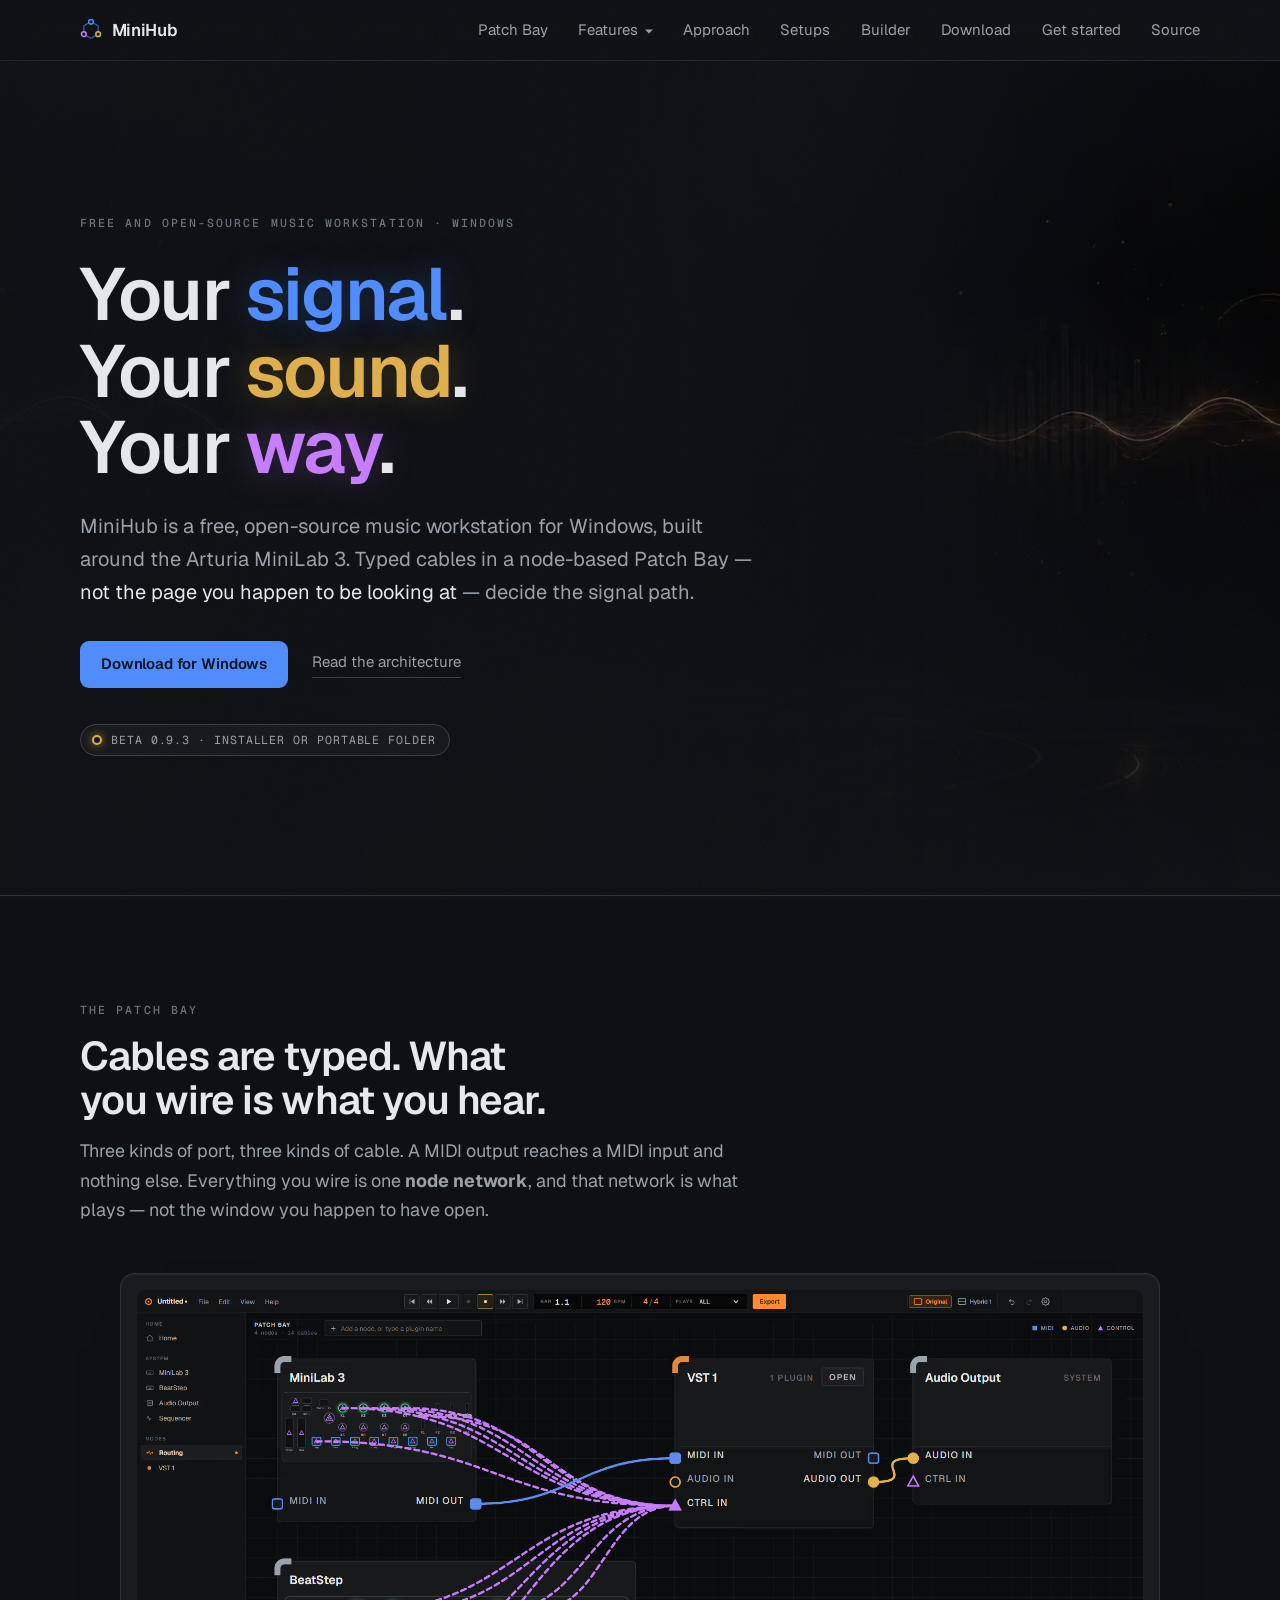
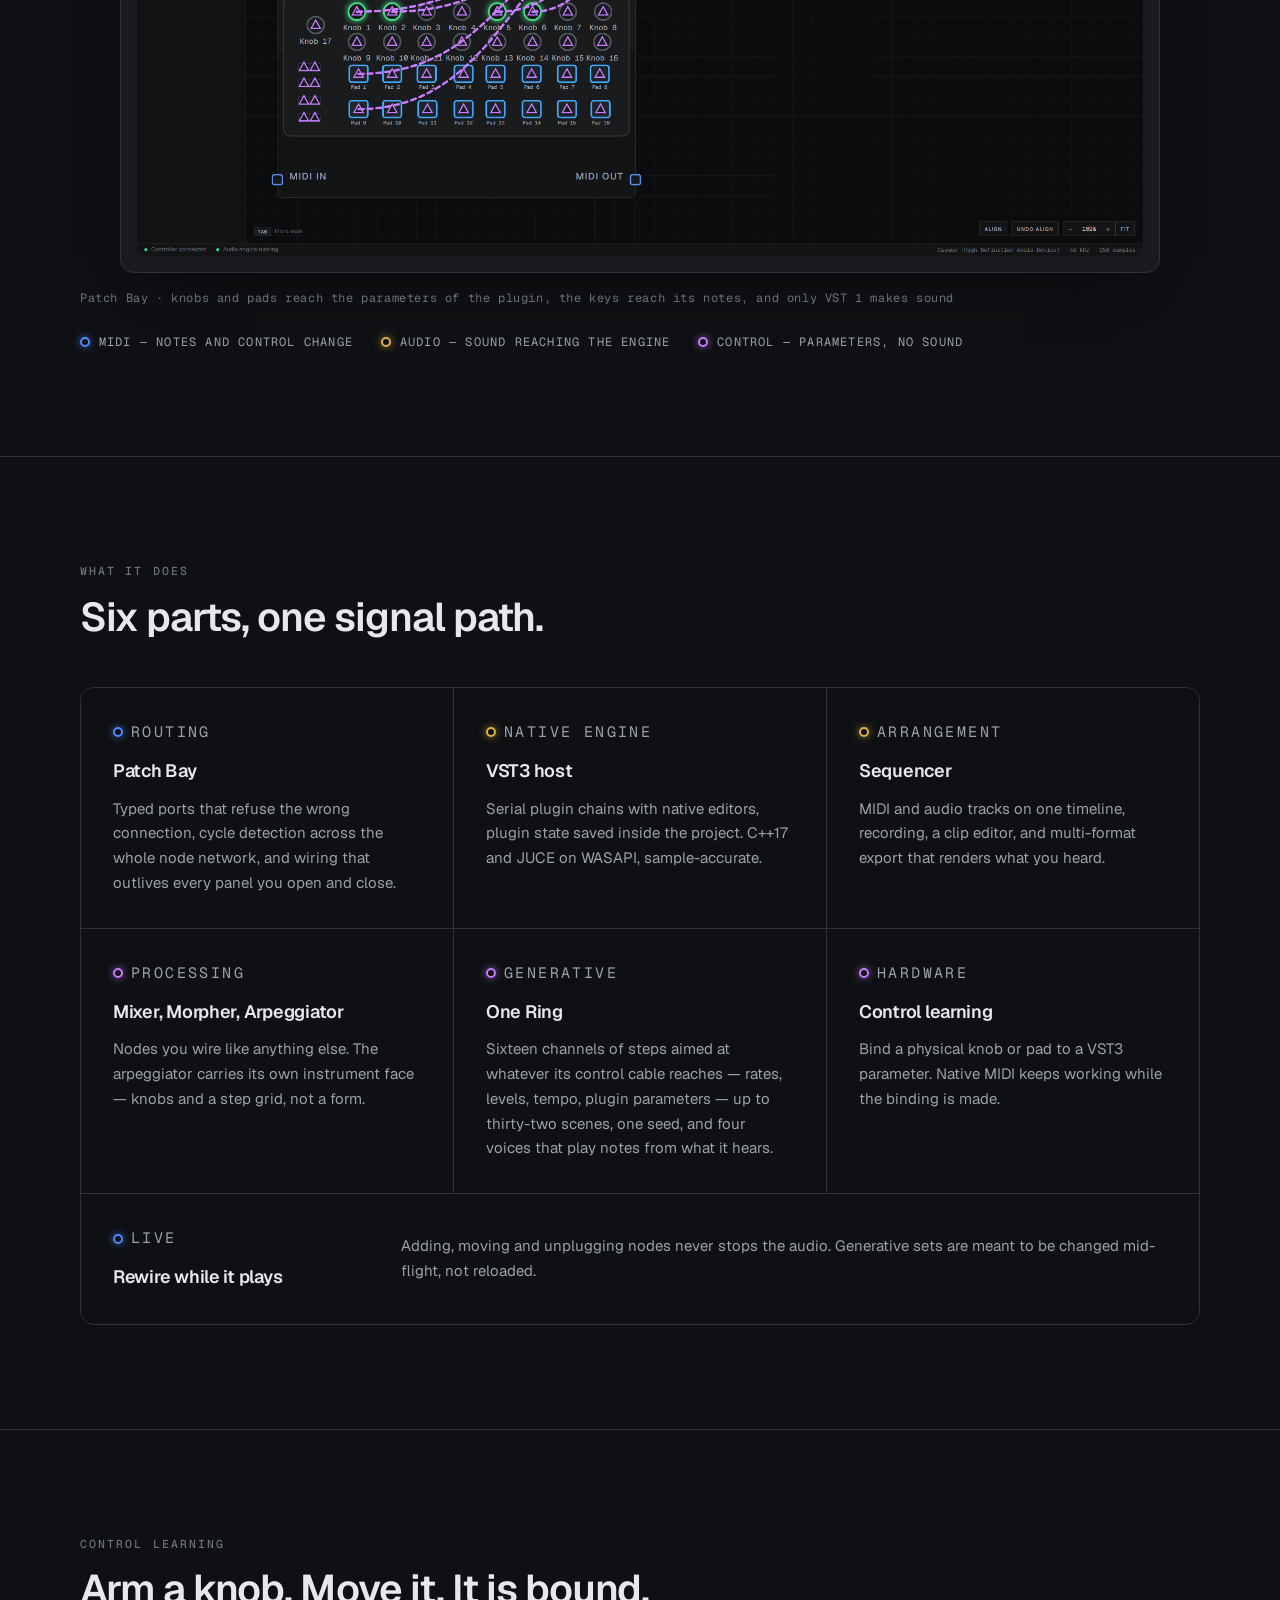
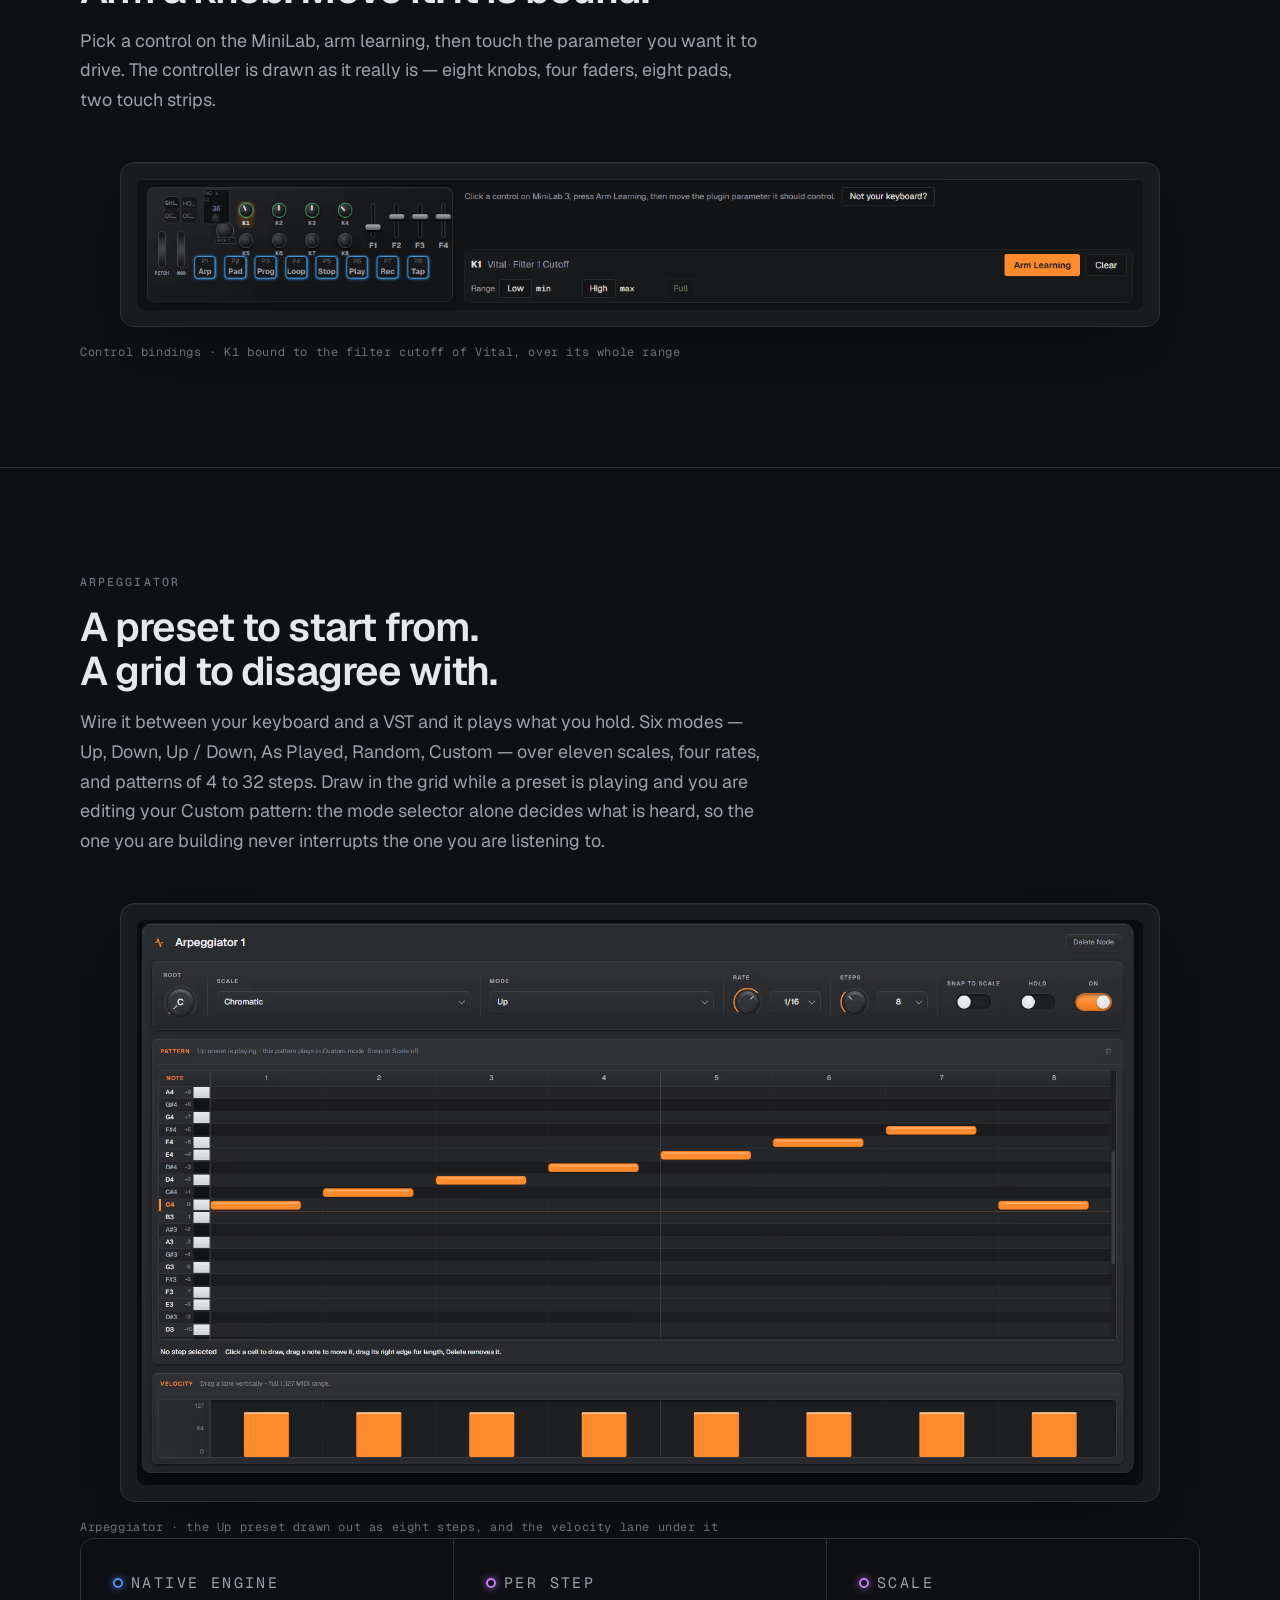
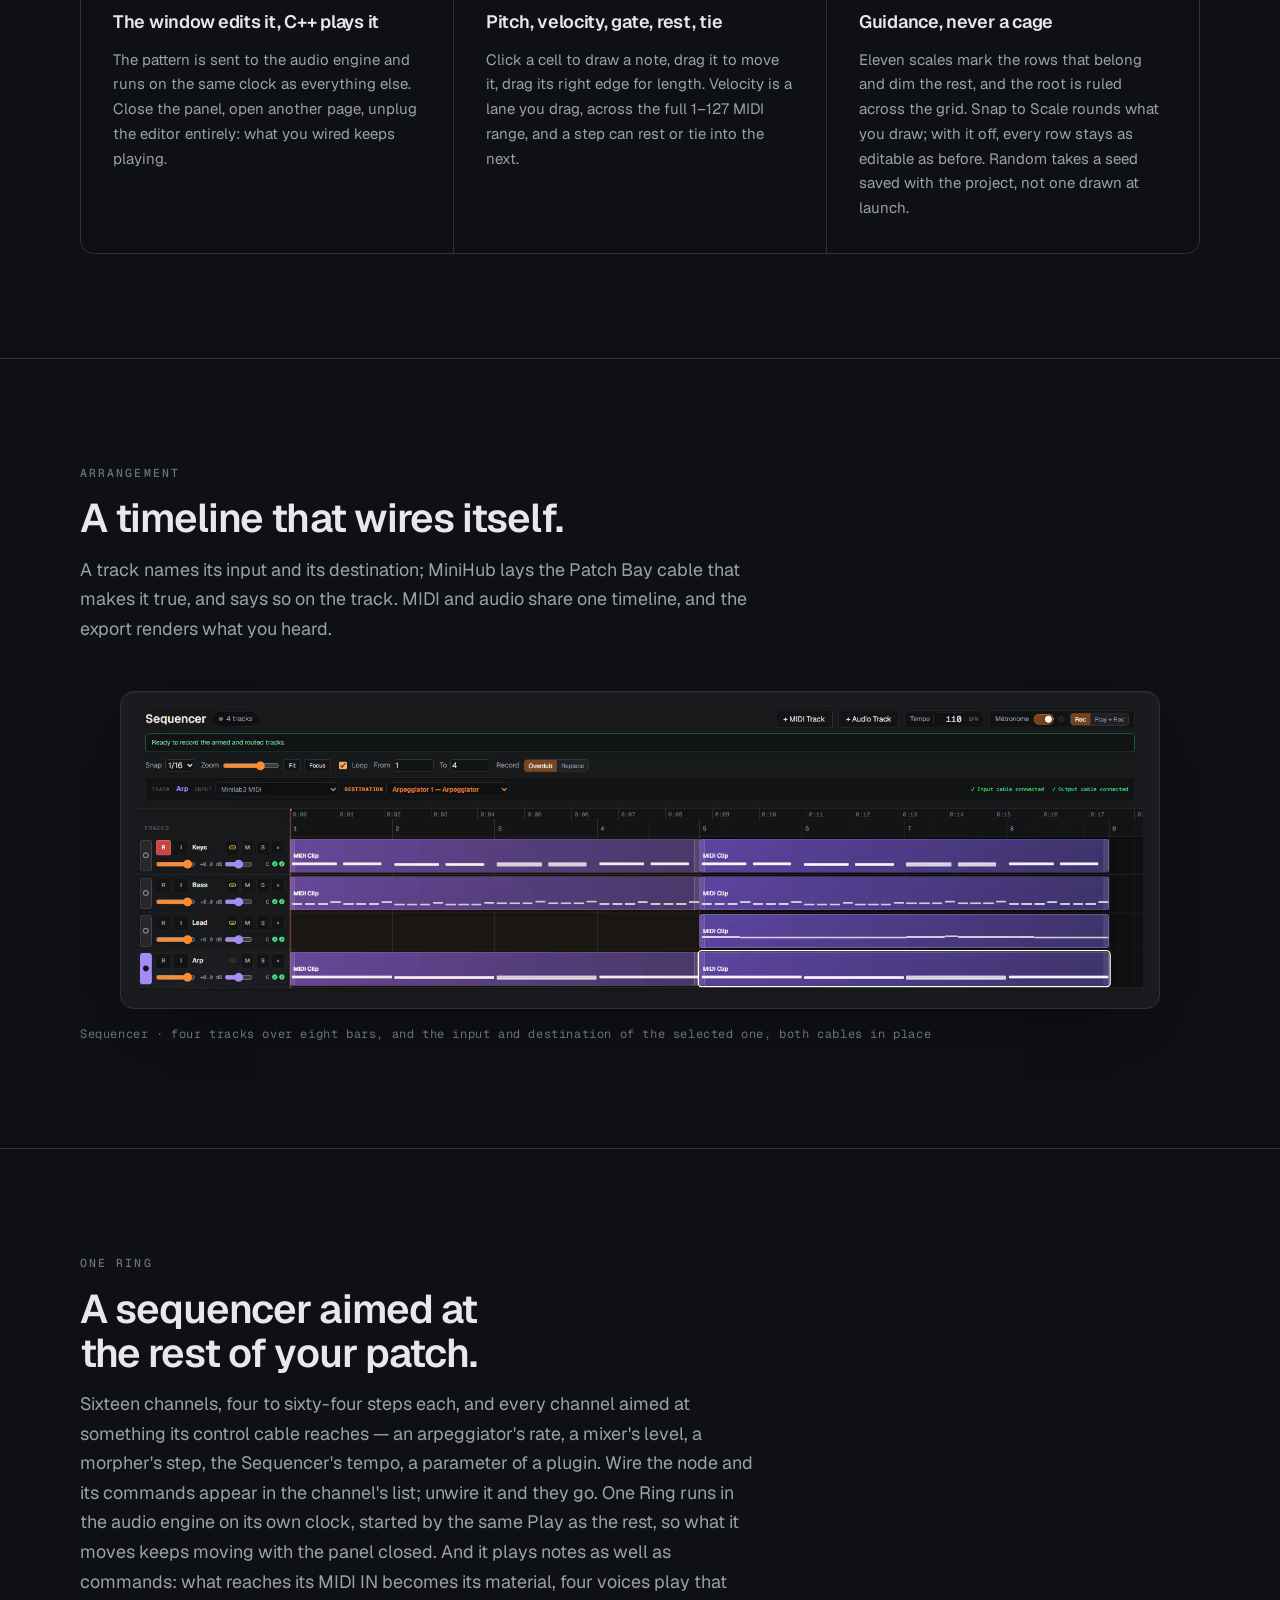
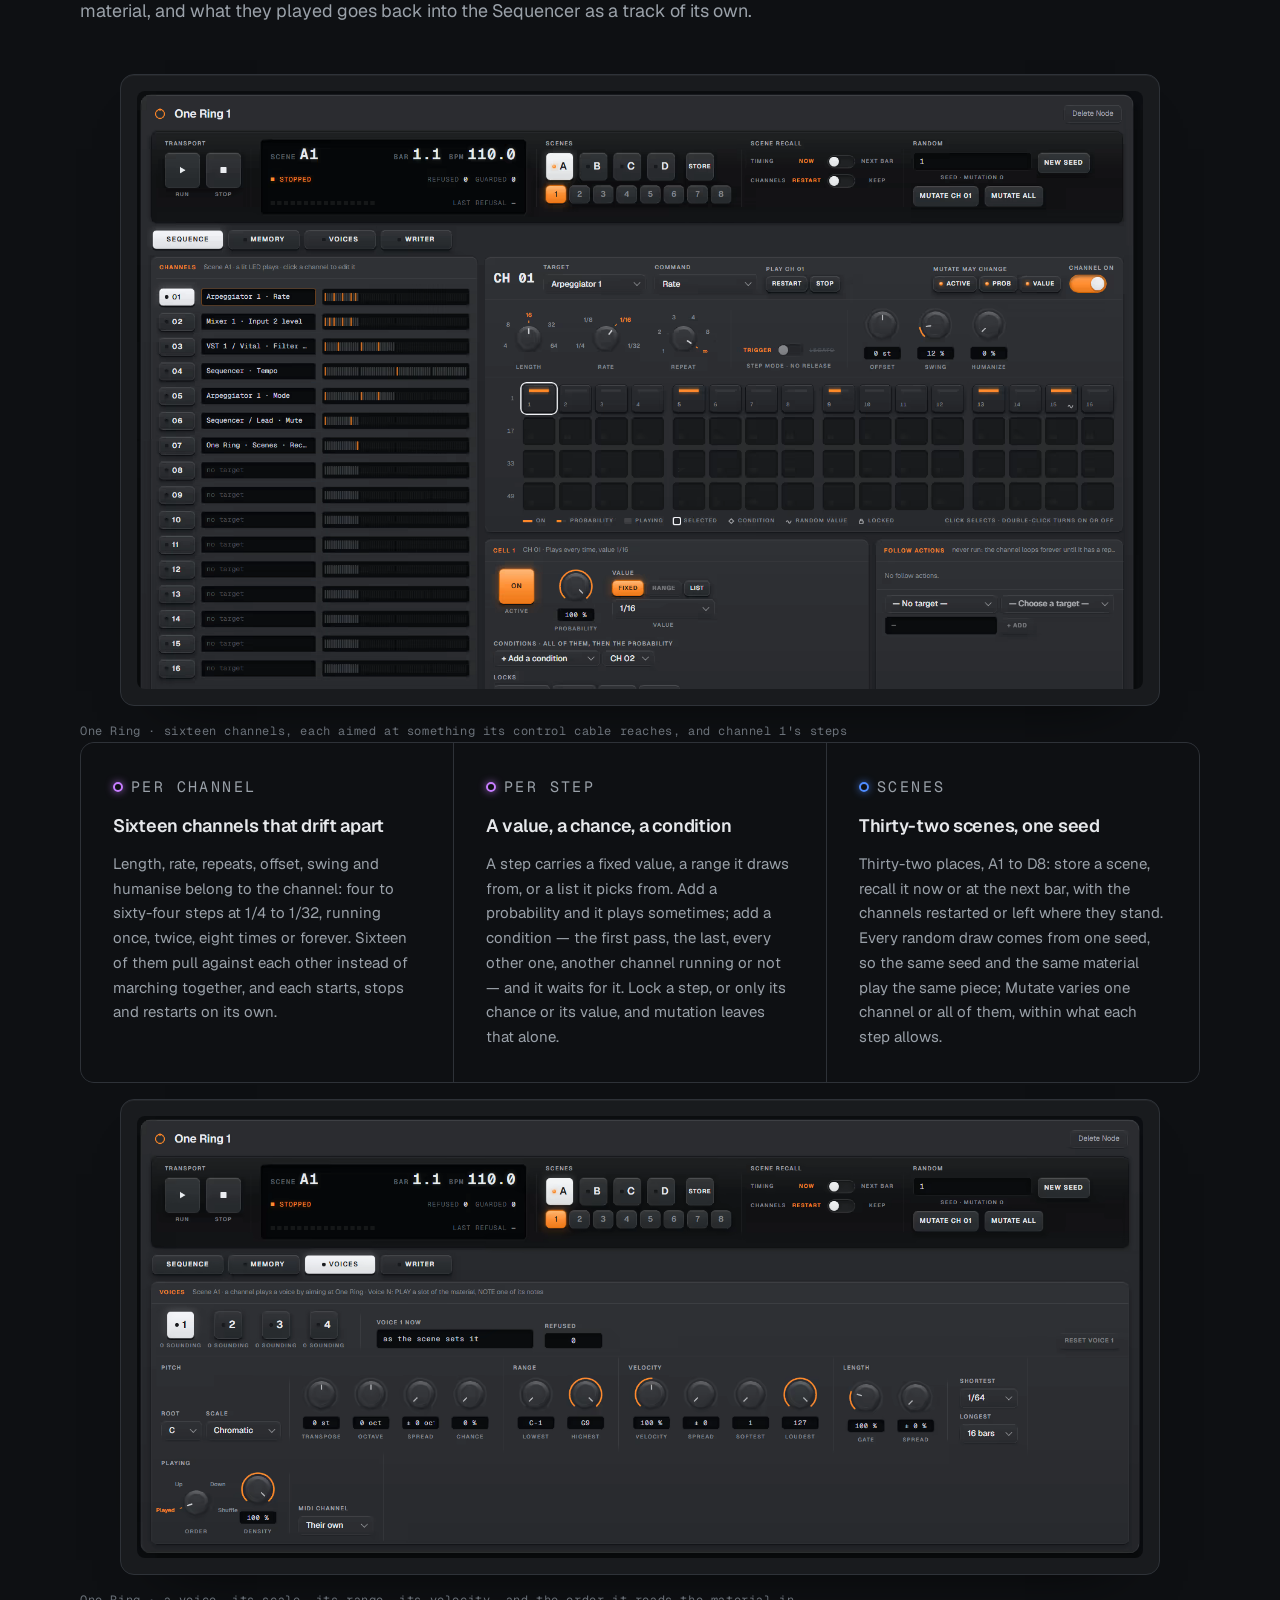
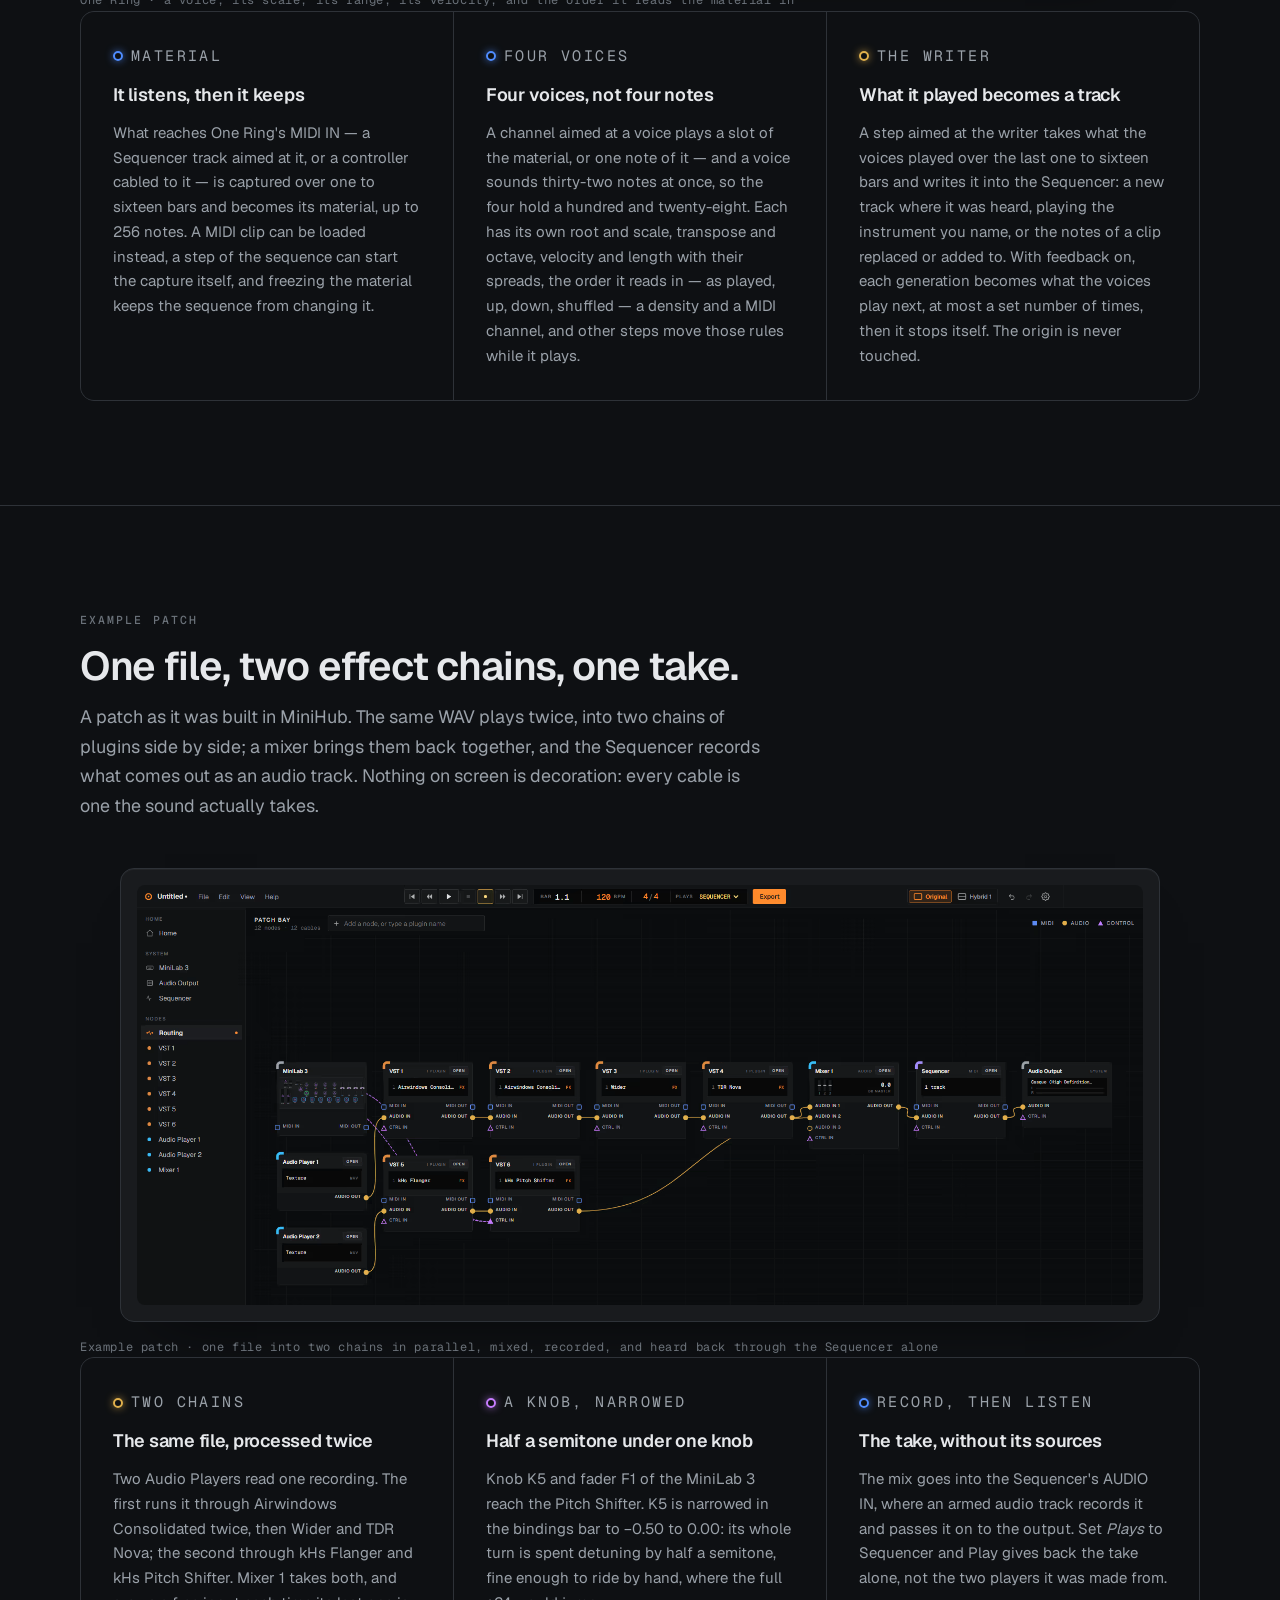
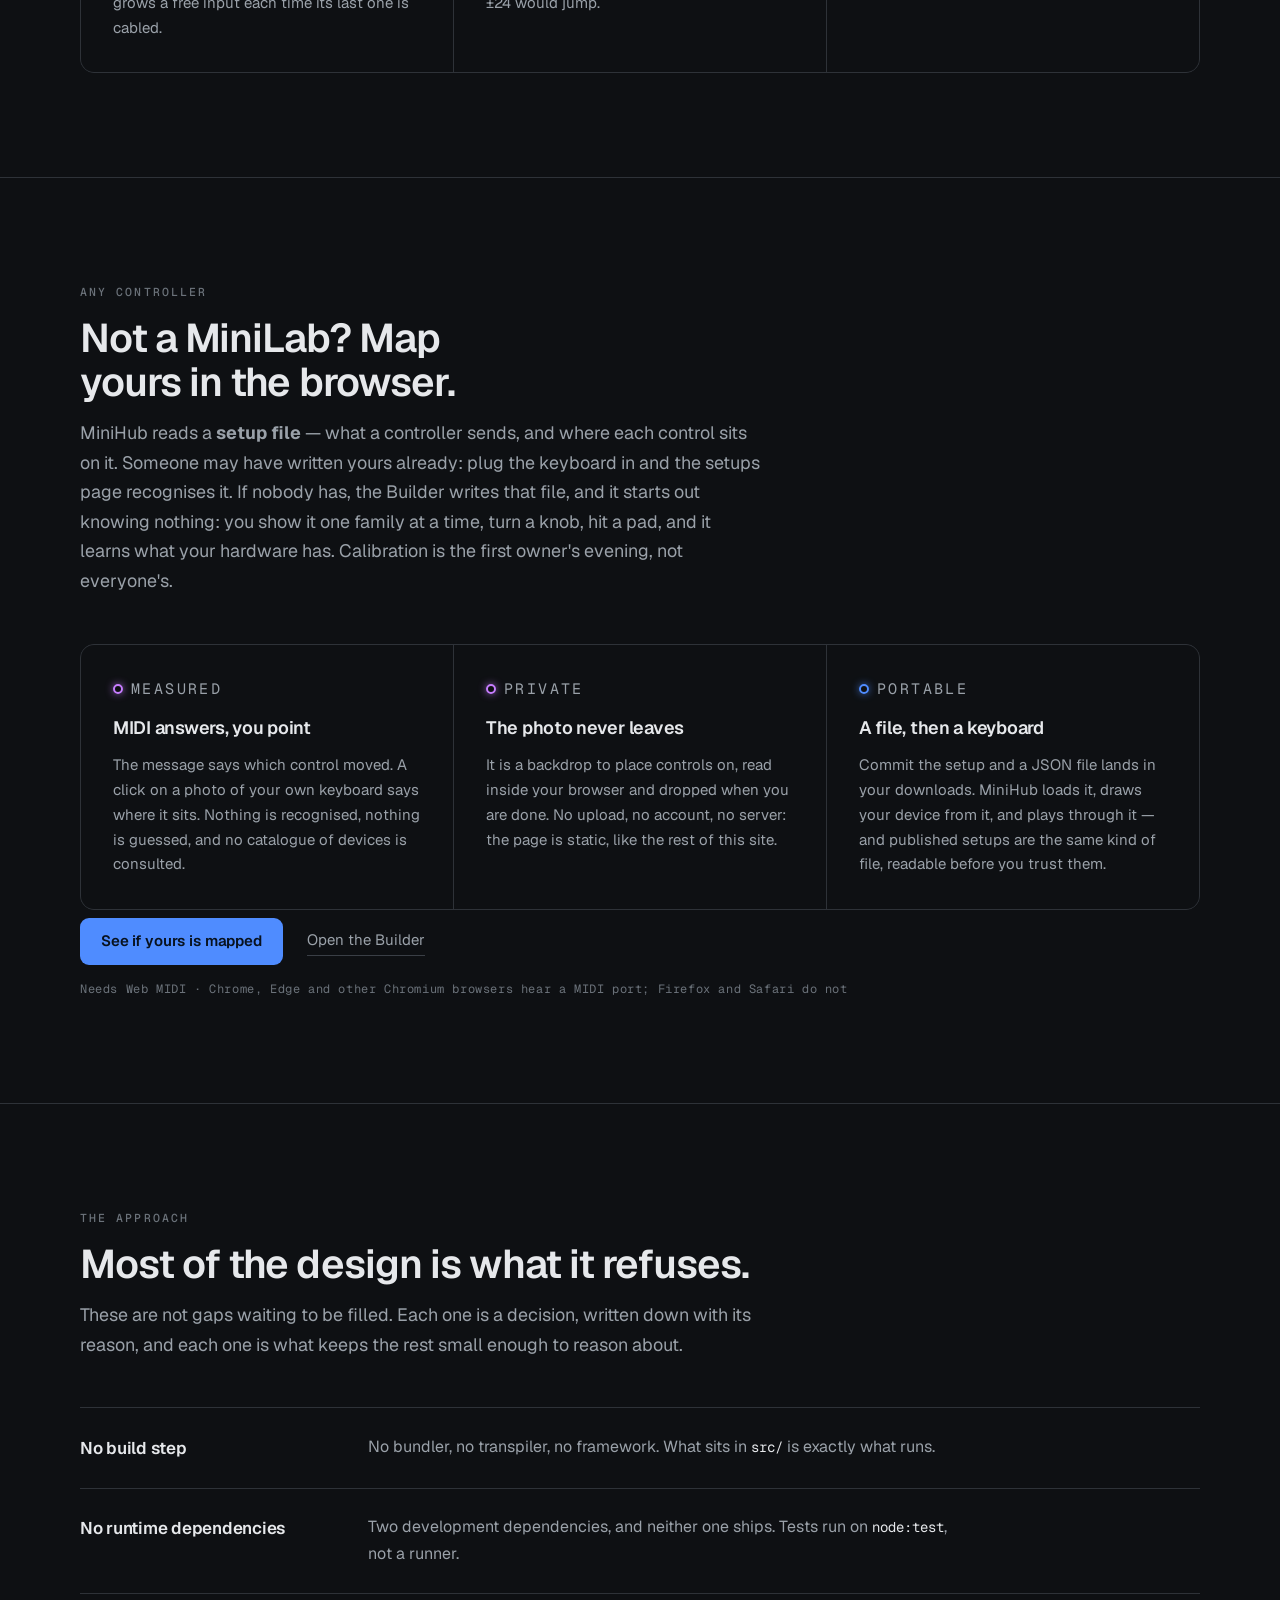
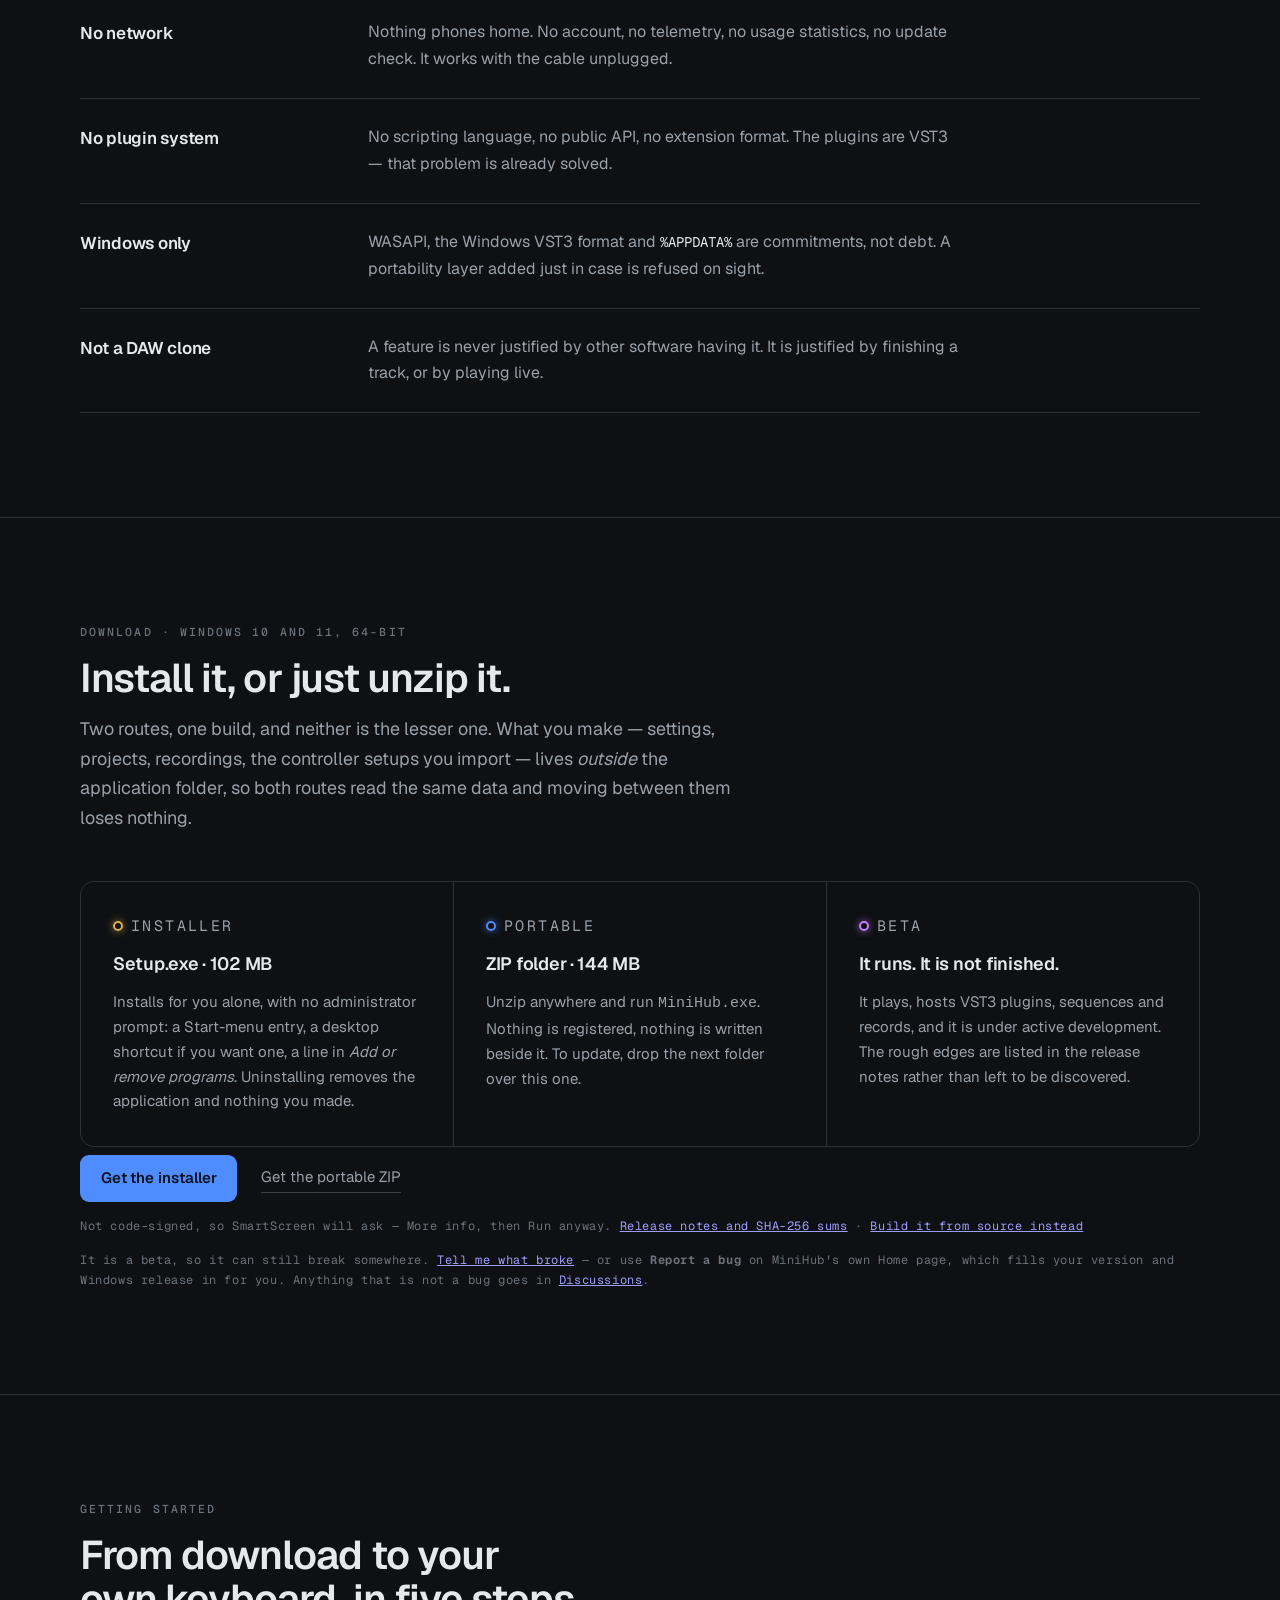
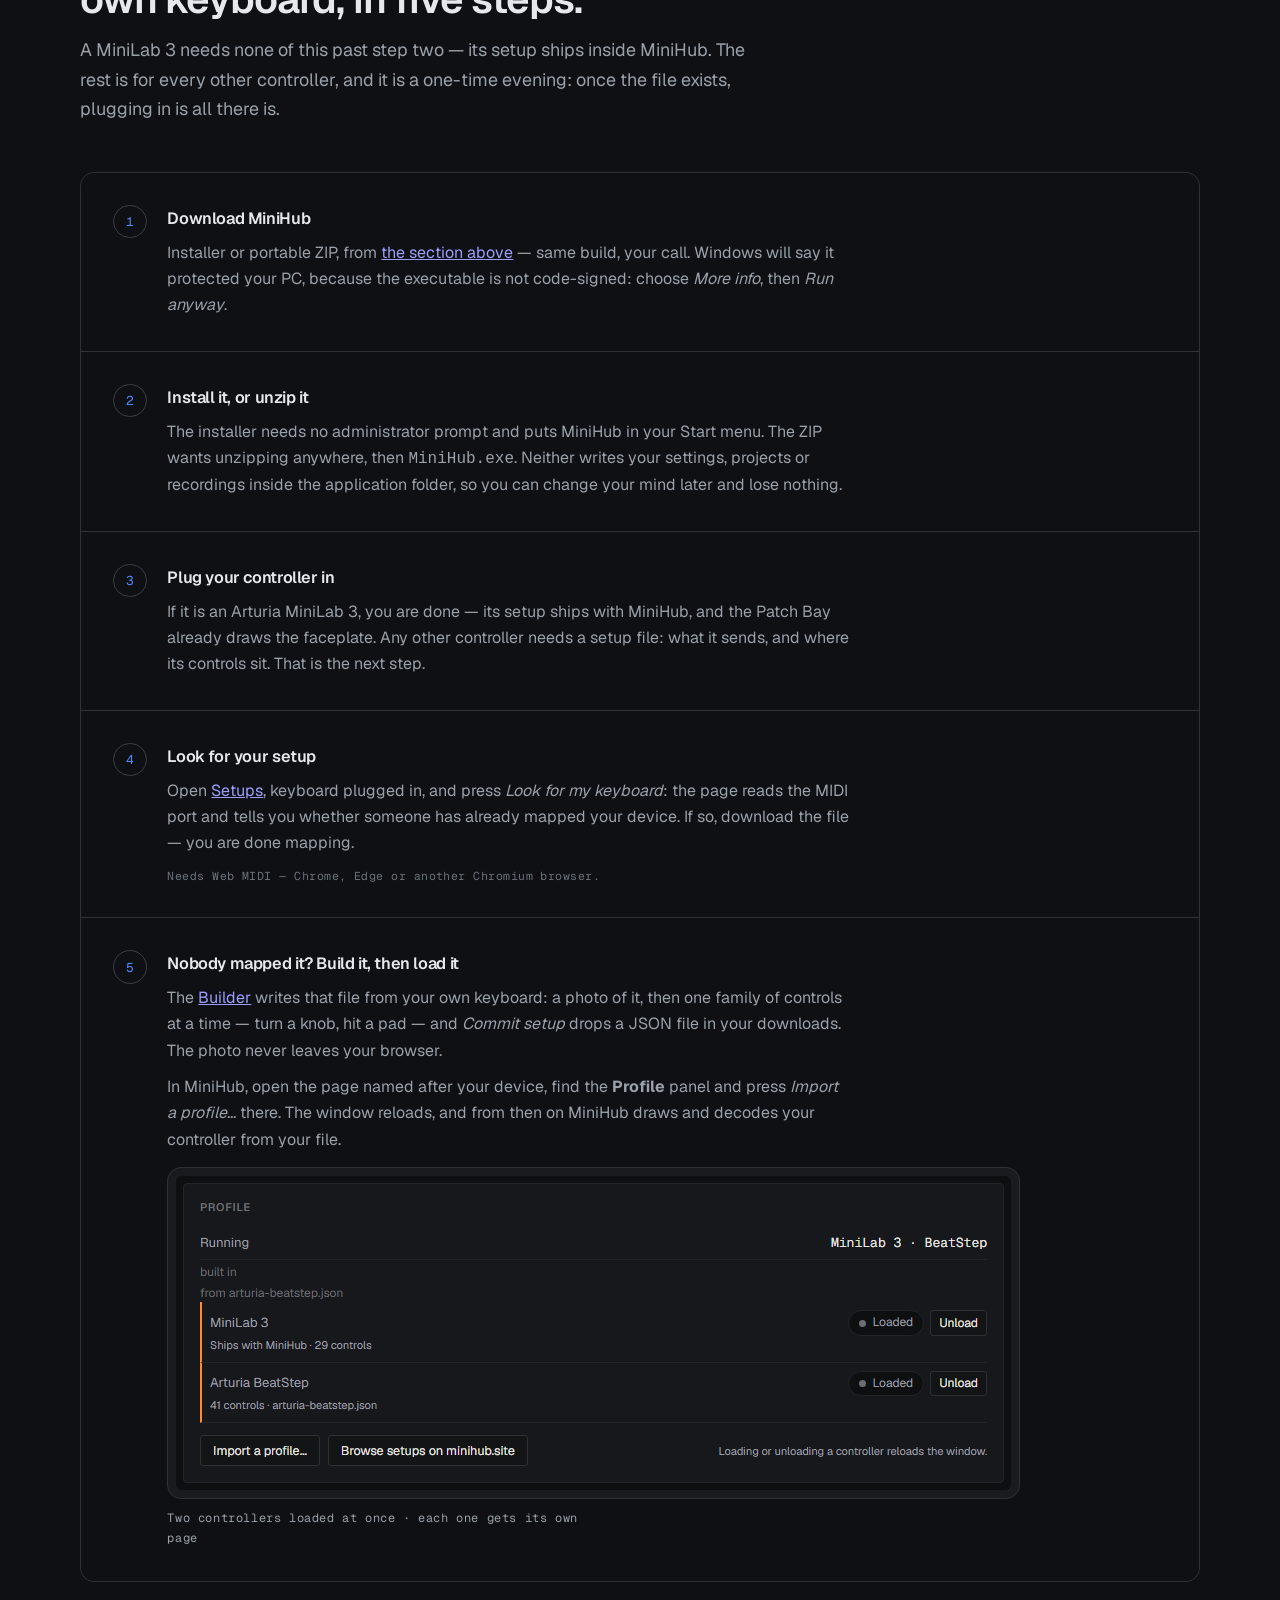
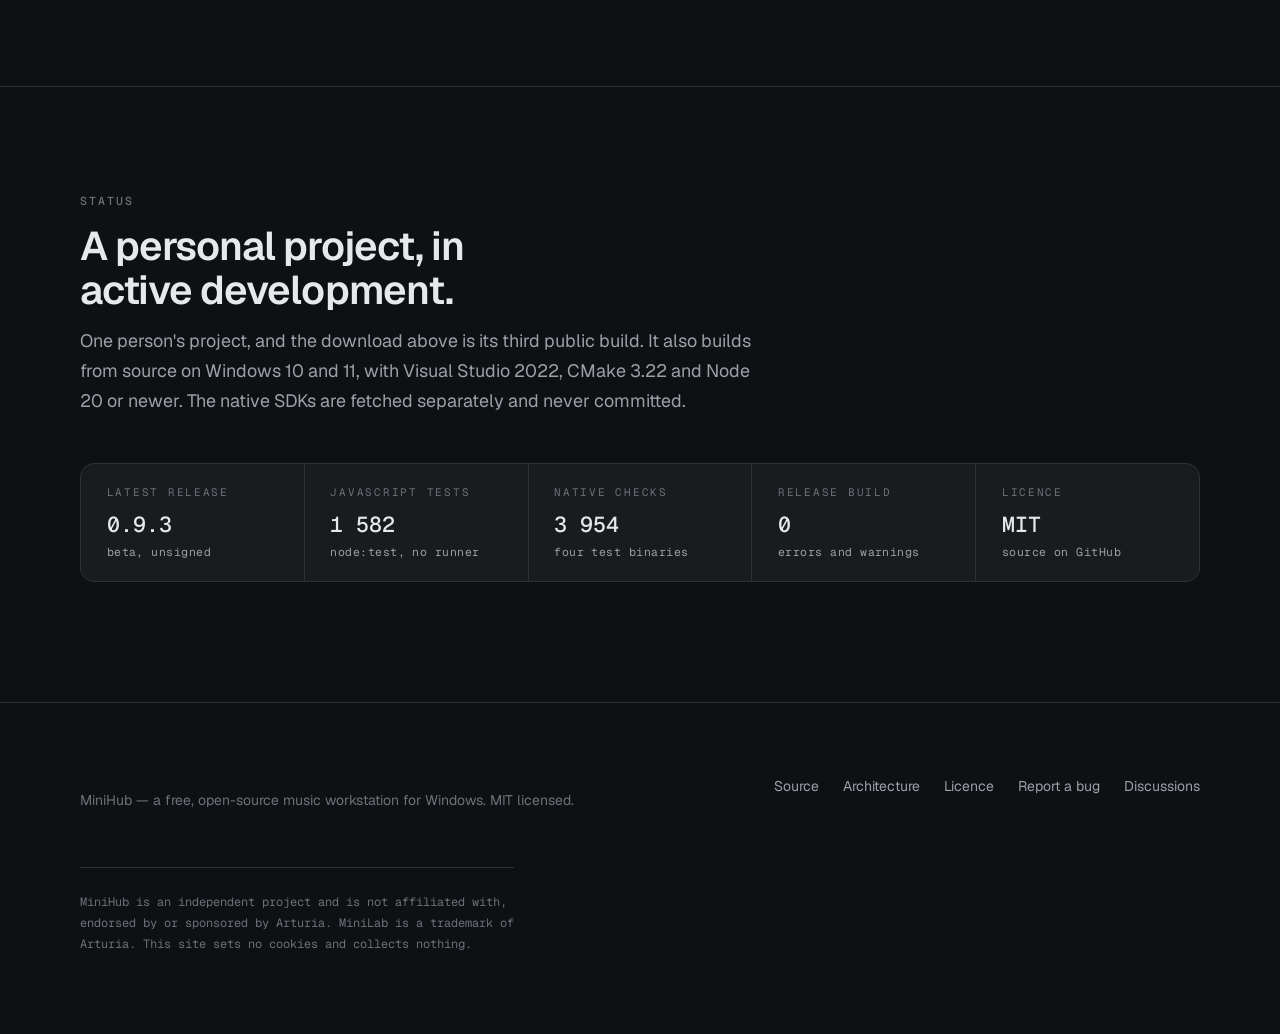
==== index.html @ 1f58bdab "The download is 0.9.3 Co-Authored-By: Claude Opus 5.5 <noreply@anthropic.com>" ====
<!DOCTYPE html>
<html lang="en">
<head>
<meta charset="utf-8">
<meta name="viewport" content="width=device-width, initial-scale=1">
<title>MiniHub — free, open-source node-based DAW for Windows</title>
<meta name="description" content="A free, open-source DAW for Windows: a node-based Patch Bay of typed cables, a native VST3 host and a sample-accurate MIDI and audio sequencer, built around the Arturia MiniLab 3.">
<link rel="canonical" href="https://minihub.site/">
<meta property="og:type" content="website">
<meta property="og:site_name" content="MiniHub">
<meta property="og:url" content="https://minihub.site/">
<meta property="og:title" content="MiniHub — free, open-source node-based DAW for Windows">
<meta property="og:description" content="Typed cables in a node-based Patch Bay decide the signal path. A native VST3 host, a sample-accurate sequencer, and learning that binds your knobs to plugin parameters.">
<meta property="og:image" content="https://minihub.site/img/routing.png">
<meta property="og:image:width" content="1920">
<meta property="og:image:height" content="1080">
<meta property="og:image:alt" content="The MiniHub Patch Bay: a MiniLab 3 and a BeatStep, each drawn as its own faceplate, send control cables to the CTRL In of VST 1, whose Audio Out feeds Audio Output.">
<meta name="twitter:card" content="summary_large_image">
<meta http-equiv="Content-Security-Policy" content="default-src 'self'; img-src 'self' data:; font-src 'self'; style-src 'self'; script-src 'none'; base-uri 'none'; form-action 'none'; frame-ancestors 'none'">
<meta name="color-scheme" content="dark">
<meta name="theme-color" content="#0e1013">
<link rel="icon" href="favicon.svg" type="image/svg+xml">
<link rel="preload" href="fonts/geist-latin.woff2" as="font" type="font/woff2" crossorigin>
<link rel="preload" href="fonts/geist-mono-latin.woff2" as="font" type="font/woff2" crossorigin>
<link rel="stylesheet" href="styles/site.css">
</head>
<body>

<header class="topbar">
  <div class="wrap">
    <a class="brand" href="/">
      <svg width="22" height="22" viewBox="0 0 32 32" aria-hidden="true">
        <path d="M16 4 26.4 10 26.4 22 16 28 5.6 22 5.6 10Z" fill="none" stroke="#3a5a9f" stroke-width="2" stroke-linejoin="round"/>
        <circle cx="16" cy="4" r="3.4" fill="#0e1013" stroke="#4f8cff" stroke-width="2.2"/>
        <circle cx="26.4" cy="22" r="3.4" fill="#0e1013" stroke="#e0b04c" stroke-width="2.2"/>
        <circle cx="5.6" cy="22" r="3.4" fill="#0e1013" stroke="#c77dff" stroke-width="2.2"/>
      </svg>
      MiniHub
    </a>
    <nav class="nav">
      <a href="/#patch-bay">Patch Bay</a>
      <span class="nav-drop optional">
        <a href="/#features" class="nav-drop-label">Features</a>
        <span class="nav-drop-menu">
          <a href="/#patch-bay">Patch Bay</a>
          <a href="/#learning">Control learning</a>
          <a href="/#arpeggiator">Arpeggiator</a>
          <a href="/#sequencer">Sequencer</a>
          <a href="/#one-ring">One Ring</a>
          <a href="/#examples">Example patch</a>
        </span>
      </span>
      <a href="/#approach" class="optional">Approach</a>
      <a href="/setups/">Setups</a>
      <a href="/builder/">Builder</a>
      <a href="/#download">Download</a>
      <a href="/#getting-started">Get started</a>
      <a href="https://github.com/DavidfromMonaco/minihub">Source</a>
    </nav>
  </div>
</header>

<main>

  <section class="hero">
    <div class="wrap">
      <p class="eyebrow">Free and open-source music workstation · Windows</p>
      <h1><span class="beat">Your <span class="w-midi">signal</span>.</span> <span class="beat">Your <span class="w-audio">sound</span>.</span> <span class="beat">Your <span class="w-control">way</span>.</span></h1>
      <p class="lede">
        MiniHub is a free, open-source music workstation for Windows, built
        around the Arturia MiniLab 3. Typed cables in a node-based Patch Bay —
        <em>not the page you happen to be looking at</em> — decide the signal
        path.
      </p>
      <div class="actions">
        <a class="btn" href="/#download">Download for Windows</a>
        <a class="btn-quiet" href="https://github.com/DavidfromMonaco/minihub/blob/master/ARCHITECTURE.md">Read the architecture</a>
      </div>
      <p class="status-pill"><span class="port is-audio"></span> Beta 0.9.3 · installer or portable folder</p>
    </div>
  </section>

  <section class="section" id="patch-bay">
    <div class="wrap">
      <div class="section-head">
        <p class="eyebrow">The Patch Bay</p>
        <h2>Cables are typed. What you wire is what you hear.</h2>
        <p class="lede">
          Three kinds of port, three kinds of cable. A MIDI output reaches a MIDI
          input and nothing else. Everything you wire is one <strong>node
          network</strong>, and that network is what plays — not the window you
          happen to have open.
        </p>
      </div>

      <figure class="screen">
        <picture>
          <source srcset="img/routing.avif" type="image/avif">
          <img src="img/routing.png" width="1920" height="1080"
               alt="The MiniHub Patch Bay seen from behind, in the full window: a MiniLab 3 and a BeatStep, each drawn as its own faceplate, send dashed control cables from four knobs, a pad and a fader, and from four knobs and two pads, into the CTRL IN of VST 1; the MiniLab 3 MIDI OUT reaches the MIDI IN of that same plugin, whose AUDIO OUT feeds Audio Output. The header carries the transport, the sidebar lists the two controllers, Audio Output, the Sequencer, the Patch Bay and VST 1, and the status bar reads Controller connected and Audio engine running.">
        </picture>
      </figure>
      <p class="caption">Patch Bay · knobs and pads reach the parameters of the plugin, the keys reach its notes, and only VST 1 makes sound</p>

      <ul class="legend">
        <li><span class="port is-midi"></span> MIDI — notes and control change</li>
        <li><span class="port is-audio"></span> Audio — sound reaching the engine</li>
        <li><span class="port is-control"></span> Control — parameters, no sound</li>
      </ul>
    </div>
  </section>

  <section class="section" id="features">
    <div class="wrap">
      <div class="section-head">
        <p class="eyebrow">What it does</p>
        <h2>Six parts, one signal path.</h2>
      </div>

      <div class="features">
        <article class="feature">
          <p class="feature-tag"><span class="port is-midi"></span> Routing</p>
          <h3>Patch Bay</h3>
          <p>Typed ports that refuse the wrong connection, cycle detection across
             the whole node network, and wiring that outlives every panel you
             open and close.</p>
        </article>

        <article class="feature">
          <p class="feature-tag"><span class="port is-audio"></span> Native engine</p>
          <h3>VST3 host</h3>
          <p>Serial plugin chains with native editors, plugin state saved inside
             the project. C++17 and JUCE on WASAPI, sample-accurate.</p>
        </article>

        <article class="feature">
          <p class="feature-tag"><span class="port is-audio"></span> Arrangement</p>
          <h3>Sequencer</h3>
          <p>MIDI and audio tracks on one timeline, recording, a clip editor, and
             multi-format export that renders what you heard.</p>
        </article>

        <article class="feature">
          <p class="feature-tag"><span class="port is-control"></span> Processing</p>
          <h3>Mixer, Morpher, Arpeggiator</h3>
          <p>Nodes you wire like anything else. The arpeggiator carries its own
             instrument face — knobs and a step grid, not a form.</p>
        </article>

        <article class="feature">
          <p class="feature-tag"><span class="port is-control"></span> Generative</p>
          <h3>One Ring</h3>
          <p>Sixteen channels of steps aimed at whatever its control cable
             reaches &mdash; rates, levels, tempo, plugin parameters &mdash; up
             to thirty-two scenes, one seed, and four voices that play notes
             from what it hears.</p>
        </article>

        <article class="feature">
          <p class="feature-tag"><span class="port is-control"></span> Hardware</p>
          <h3>Control learning</h3>
          <p>Bind a physical knob or pad to a VST3 parameter. Native MIDI keeps
             working while the binding is made.</p>
        </article>

        <article class="feature feature-full">
          <p class="feature-tag"><span class="port is-midi"></span> Live</p>
          <h3>Rewire while it plays</h3>
          <p>Adding, moving and unplugging nodes never stops the audio. Generative
             sets are meant to be changed mid-flight, not reloaded.</p>
        </article>
      </div>
    </div>
  </section>

  <section class="section" id="learning">
    <div class="wrap">
      <div class="section-head">
        <p class="eyebrow">Control learning</p>
        <h2>Arm a knob. Move it. It is bound.</h2>
        <p class="lede">
          Pick a control on the MiniLab, arm learning, then touch the parameter you
          want it to drive. The controller is drawn as it really is — eight knobs,
          four faders, eight pads, two touch strips.
        </p>
      </div>

      <figure class="screen">
        <picture>
          <source srcset="img/bindings.avif" type="image/avif">
          <img src="img/bindings.png" width="1402" height="182"
               alt="The bindings bar: the MiniLab 3 drawn as it is, with knobs K1 to K4, fader F1 and pad P1 marked as bound and K1 selected; beside it, K1 reads Vital · Filter 1 Cutoff, its range running from min to max, next to an Arm Learning button and a Clear button.">
        </picture>
      </figure>
      <p class="caption">Control bindings · K1 bound to the filter cutoff of Vital, over its whole range</p>
    </div>
  </section>

  <section class="section" id="arpeggiator">
    <div class="wrap">
      <div class="section-head">
        <p class="eyebrow">Arpeggiator</p>
        <h2>A preset to start from. A grid to disagree with.</h2>
        <p class="lede">
          Wire it between your keyboard and a VST and it plays what you hold. Six
          modes &mdash; Up, Down, Up&nbsp;/&nbsp;Down, As Played, Random, Custom
          &mdash; over eleven scales, four rates, and patterns of 4 to 32 steps.
          Draw in the grid while a preset is playing and you are editing your
          Custom pattern: the mode selector alone decides what is heard, so the
          one you are building never interrupts the one you are listening to.
        </p>
      </div>

      <figure class="screen">
        <picture>
          <source srcset="img/arpeggiator.avif" type="image/avif">
          <img src="img/arpeggiator.png" width="1692" height="950"
               alt="The MiniHub arpeggiator's faceplate: a control strip reading Root C, Scale Chromatic, Mode Up, Rate 1/16, Steps 8, Snap to Scale and Hold off and the arpeggiator on, above a piano roll where eight notes climb one semitone at a time from C4 to F sharp 4 across steps 1 to 7 and fall back to C4 on step 8, with a velocity lane of eight equal bars below it on a 0 to 127 axis.">
        </picture>
      </figure>
      <p class="caption">Arpeggiator &middot; the Up preset drawn out as eight steps, and the velocity lane under it</p>

      <div class="features">
        <article class="feature">
          <p class="feature-tag"><span class="port is-midi"></span> Native engine</p>
          <h3>The window edits it, C++ plays it</h3>
          <p>The pattern is sent to the audio engine and runs on the same clock as
             everything else. Close the panel, open another page, unplug the
             editor entirely: what you wired keeps playing.</p>
        </article>

        <article class="feature">
          <p class="feature-tag"><span class="port is-control"></span> Per step</p>
          <h3>Pitch, velocity, gate, rest, tie</h3>
          <p>Click a cell to draw a note, drag it to move it, drag its right edge
             for length. Velocity is a lane you drag, across the full 1&ndash;127
             MIDI range, and a step can rest or tie into the next.</p>
        </article>

        <article class="feature">
          <p class="feature-tag"><span class="port is-control"></span> Scale</p>
          <h3>Guidance, never a cage</h3>
          <p>Eleven scales mark the rows that belong and dim the rest, and the
             root is ruled across the grid. Snap to Scale rounds what you draw;
             with it off, every row stays as editable as before. Random takes a
             seed saved with the project, not one drawn at launch.</p>
        </article>
      </div>
    </div>
  </section>

  <section class="section" id="sequencer">
    <div class="wrap">
      <div class="section-head">
        <p class="eyebrow">Arrangement</p>
        <h2>A timeline that wires itself.</h2>
        <p class="lede">
          A track names its input and its destination; MiniHub lays the Patch Bay
          cable that makes it true, and says so on the track. MIDI and audio share
          one timeline, and the export renders what you heard.
        </p>
      </div>

      <figure class="screen">
        <picture>
          <source srcset="img/sequencer.avif" type="image/avif">
          <img src="img/sequencer.png" width="1712" height="482"
               alt="The MiniHub Sequencer: four MIDI tracks named Keys, Bass, Lead and Arp, with clips across eight bars and the Lead coming in at bar 5, Keys armed to record. Above them the selected track reads Arp, its input Minilab3 MIDI and its destination Arpeggiator 1, both cables reported connected, and a green line says the armed and routed tracks are ready to record; Loop runs from bar 1 to 4 and Record is set to Overdub.">
        </picture>
      </figure>
      <p class="caption">Sequencer · four tracks over eight bars, and the input and destination of the selected one, both cables in place</p>
    </div>
  </section>

  <section class="section" id="one-ring">
    <div class="wrap">
      <div class="section-head">
        <p class="eyebrow">One Ring</p>
        <h2>A sequencer aimed at the rest of your patch.</h2>
        <p class="lede">
          Sixteen channels, four to sixty-four steps each, and every channel
          aimed at something its control cable reaches &mdash; an arpeggiator's
          rate, a mixer's level, a morpher's step, the Sequencer's tempo, a
          parameter of a plugin. Wire the node and its commands appear in the
          channel's list; unwire it and they go. One Ring runs in the audio
          engine on its own clock, started by the same Play as the rest, so what
          it moves keeps moving with the panel closed. And it plays notes as
          well as commands: what reaches its MIDI IN becomes its material, four
          voices play that material, and what they played goes back into the
          Sequencer as a track of its own.
        </p>
      </div>

      <figure class="screen">
        <picture>
          <source srcset="img/one-ring.avif" type="image/avif">
          <img src="img/one-ring.jpg" width="1664" height="990"
               alt="One Ring's sequence page: a transport reading Scene A1, bar 1.1, 110 BPM and stopped, scene keys A to D over eight numbered slots, and a seed with Mutate beside it. Below, sixteen channels whose first seven name their targets — Arpeggiator 1 Rate, Mixer 1 Input 2 level, the filter of Vital in VST 1, Sequencer Tempo, Arpeggiator 1 Mode, the mute of the Sequencer's Lead track and One Ring's own scene recall — and channel 1's steps, four rows of sixteen with steps 1, 5, 9, 13 and 15 lit, under knobs for length, rate, repeat, offset, swing and humanise.">
        </picture>
      </figure>
      <p class="caption">One Ring &middot; sixteen channels, each aimed at something its control cable reaches, and channel 1's steps</p>

      <div class="features">
        <article class="feature">
          <p class="feature-tag"><span class="port is-control"></span> Per channel</p>
          <h3>Sixteen channels that drift apart</h3>
          <p>Length, rate, repeats, offset, swing and humanise belong to the
             channel: four to sixty-four steps at 1/4 to 1/32, running once,
             twice, eight times or forever. Sixteen of them pull against each
             other instead of marching together, and each starts, stops and
             restarts on its own.</p>
        </article>

        <article class="feature">
          <p class="feature-tag"><span class="port is-control"></span> Per step</p>
          <h3>A value, a chance, a condition</h3>
          <p>A step carries a fixed value, a range it draws from, or a list it
             picks from. Add a probability and it plays sometimes; add a
             condition &mdash; the first pass, the last, every other one,
             another channel running or not &mdash; and it waits for it. Lock
             a step, or only its chance or its value, and mutation leaves that
             alone.</p>
        </article>

        <article class="feature">
          <p class="feature-tag"><span class="port is-midi"></span> Scenes</p>
          <h3>Thirty-two scenes, one seed</h3>
          <p>Thirty-two places, A1 to D8: store a scene, recall it now or at the
             next bar, with the channels restarted or left where they stand.
             Every random draw comes from one seed, so the same seed and the
             same material play the same piece; Mutate varies one channel or all
             of them, within what each step allows.</p>
        </article>
      </div>

      <figure class="screen">
        <picture>
          <source srcset="img/one-ring-voices.avif" type="image/avif">
          <img src="img/one-ring-voices.jpg" width="1664" height="732"
               alt="One Ring's voices page: voice 1 of four, reading as the scene sets it, with root C and a chromatic scale, transpose and octave at zero, a range from C minus 1 to G 9, velocity at 100 percent with its softest and loudest at 1 and 127, a gate of 100 percent, shortest a sixty-fourth note and longest sixteen bars, an order knob between Played, Up, Down and Shuffle, a density of 100 percent, and a MIDI channel set to Their own.">
        </picture>
      </figure>
      <p class="caption">One Ring &middot; a voice, its scale, its range, its velocity, and the order it reads the material in</p>

      <div class="features">
        <article class="feature">
          <p class="feature-tag"><span class="port is-midi"></span> Material</p>
          <h3>It listens, then it keeps</h3>
          <p>What reaches One Ring's MIDI IN &mdash; a Sequencer track aimed at
             it, or a controller cabled to it &mdash; is captured over one to
             sixteen bars and becomes its material, up to 256 notes. A MIDI clip
             can be loaded instead, a step of the sequence can start the capture
             itself, and freezing the material keeps the sequence from changing
             it.</p>
        </article>

        <article class="feature">
          <p class="feature-tag"><span class="port is-midi"></span> Four voices</p>
          <h3>Four voices, not four notes</h3>
          <p>A channel aimed at a voice plays a slot of the material, or one note
             of it &mdash; and a voice sounds thirty-two notes at once, so the
             four hold a hundred and twenty-eight. Each has its own root and
             scale, transpose and octave, velocity and length with their
             spreads, the order it reads in &mdash; as played, up, down,
             shuffled &mdash; a density and a MIDI channel, and other steps move
             those rules while it plays.</p>
        </article>

        <article class="feature">
          <p class="feature-tag"><span class="port is-audio"></span> The writer</p>
          <h3>What it played becomes a track</h3>
          <p>A step aimed at the writer takes what the voices played over the
             last one to sixteen bars and writes it into the Sequencer: a new
             track where it was heard, playing the instrument you name, or the
             notes of a clip replaced or added to. With feedback on, each
             generation becomes what the voices play next, at most a set number
             of times, then it stops itself. The origin is never touched.</p>
        </article>
      </div>
    </div>
  </section>

  <section class="section" id="examples">
    <div class="wrap">
      <div class="section-head">
        <p class="eyebrow">Example patch</p>
        <h2>One file, two effect chains, one take.</h2>
        <p class="lede">
          A patch as it was built in MiniHub. The same WAV plays twice, into two
          chains of plugins side by side; a mixer brings them back together, and
          the Sequencer records what comes out as an audio track. Nothing on
          screen is decoration: every cable is one the sound actually takes.
        </p>
      </div>

      <figure class="screen">
        <picture>
          <source srcset="img/example-two-chains.avif" type="image/avif">
          <img src="img/example-two-chains.png" width="1920" height="800"
               alt="The MiniHub Patch Bay with twelve nodes. Audio Player 1 feeds VST 1, VST 2, VST 3 and VST 4 in a row — Airwindows Consolidated twice, Wider and TDR Nova — into Mixer 1's first input; Audio Player 2 feeds VST 5 and VST 6, kHs Flanger and kHs Pitch Shifter, into Mixer 1's second input, while the MiniLab 3 sends two control cables to VST 6's CTRL IN. Mixer 1 goes into the Sequencer's AUDIO IN and the Sequencer into Audio Output. The sidebar lists VST 1 to VST 6, then Audio Player 1 and 2, then Mixer 1; the header's Plays selector reads Sequencer.">
        </picture>
      </figure>
      <p class="caption">Example patch &middot; one file into two chains in parallel, mixed, recorded, and heard back through the Sequencer alone</p>

      <div class="features">
        <article class="feature">
          <p class="feature-tag"><span class="port is-audio"></span> Two chains</p>
          <h3>The same file, processed twice</h3>
          <p>Two Audio Players read one recording. The first runs it through
             Airwindows Consolidated twice, then Wider and TDR Nova; the second
             through kHs Flanger and kHs Pitch Shifter. Mixer 1 takes both, and
             grows a free input each time its last one is cabled.</p>
        </article>

        <article class="feature">
          <p class="feature-tag"><span class="port is-control"></span> A knob, narrowed</p>
          <h3>Half a semitone under one knob</h3>
          <p>Knob K5 and fader F1 of the MiniLab 3 reach the Pitch Shifter.
             K5 is narrowed in the bindings bar to &minus;0.50 to 0.00: its
             whole turn is spent detuning by half a semitone, fine enough to
             ride by hand, where the full &plusmn;24 would jump.</p>
        </article>

        <article class="feature">
          <p class="feature-tag"><span class="port is-midi"></span> Record, then listen</p>
          <h3>The take, without its sources</h3>
          <p>The mix goes into the Sequencer's AUDIO IN, where an armed audio
             track records it and passes it on to the output. Set
             <em>Plays</em> to Sequencer and Play gives back the take alone,
             not the two players it was made from.</p>
        </article>
      </div>
    </div>
  </section>

  <section class="section" id="builder">
    <div class="wrap">
      <div class="section-head">
        <p class="eyebrow">Any controller</p>
        <h2>Not a MiniLab? Map yours in the browser.</h2>
        <p class="lede">
          MiniHub reads a <strong>setup file</strong> — what a controller sends,
          and where each control sits on it. Someone may have written yours
          already: plug the keyboard in and the setups page recognises it. If
          nobody has, the Builder writes that file, and it starts out knowing
          nothing: you show it one family at a time, turn a knob, hit a pad, and
          it learns what your hardware has. Calibration is the first owner's
          evening, not everyone's.
        </p>
      </div>

      <div class="features">
        <article class="feature">
          <p class="feature-tag"><span class="port is-control"></span> Measured</p>
          <h3>MIDI answers, you point</h3>
          <p>The message says which control moved. A click on a photo of your own
             keyboard says where it sits. Nothing is recognised, nothing is
             guessed, and no catalogue of devices is consulted.</p>
        </article>

        <article class="feature">
          <p class="feature-tag"><span class="port is-control"></span> Private</p>
          <h3>The photo never leaves</h3>
          <p>It is a backdrop to place controls on, read inside your browser and
             dropped when you are done. No upload, no account, no server: the page
             is static, like the rest of this site.</p>
        </article>

        <article class="feature">
          <p class="feature-tag"><span class="port is-midi"></span> Portable</p>
          <h3>A file, then a keyboard</h3>
          <p>Commit the setup and a JSON file lands in your downloads. MiniHub
             loads it, draws your device from it, and plays through it — and
             published setups are the same kind of file, readable before you
             trust them.</p>
        </article>
      </div>

      <div class="actions">
        <a class="btn" href="/setups/">See if yours is mapped</a>
        <a class="btn-quiet" href="/builder/">Open the Builder</a>
      </div>
      <p class="caption">Needs Web MIDI · Chrome, Edge and other Chromium browsers hear a MIDI port; Firefox and Safari do not</p>
    </div>
  </section>

  <section class="section" id="approach">
    <div class="wrap">
      <div class="section-head">
        <p class="eyebrow">The approach</p>
        <h2>Most of the design is what it refuses.</h2>
        <p class="lede">
          These are not gaps waiting to be filled. Each one is a decision, written
          down with its reason, and each one is what keeps the rest small enough to
          reason about.
        </p>
      </div>

      <dl class="refusals">
        <div>
          <dt>No build step</dt>
          <dd>No bundler, no transpiler, no framework. What sits in <code>src/</code>
              is exactly what runs.</dd>
        </div>
        <div>
          <dt>No runtime dependencies</dt>
          <dd>Two development dependencies, and neither one ships. Tests run on
              <code>node:test</code>, not a runner.</dd>
        </div>
        <div>
          <dt>No network</dt>
          <dd>Nothing phones home. No account, no telemetry, no usage statistics,
              no update check. It works with the cable unplugged.</dd>
        </div>
        <div>
          <dt>No plugin system</dt>
          <dd>No scripting language, no public API, no extension format. The
              plugins are VST3 — that problem is already solved.</dd>
        </div>
        <div>
          <dt>Windows only</dt>
          <dd>WASAPI, the Windows VST3 format and <code>%APPDATA%</code> are
              commitments, not debt. A portability layer added just in case is
              refused on sight.</dd>
        </div>
        <div>
          <dt>Not a DAW clone</dt>
          <dd>A feature is never justified by other software having it. It is
              justified by finishing a track, or by playing live.</dd>
        </div>
      </dl>
    </div>
  </section>

  <section class="section" id="download">
    <div class="wrap">
      <div class="section-head">
        <p class="eyebrow">Download · Windows 10 and 11, 64-bit</p>
        <h2>Install it, or just unzip it.</h2>
        <p class="lede">
          Two routes, one build, and neither is the lesser one. What you make —
          settings, projects, recordings, the controller setups you import —
          lives <em>outside</em> the application folder, so both routes read the
          same data and moving between them loses nothing.
        </p>
      </div>

      <div class="features">
        <article class="feature">
          <p class="feature-tag"><span class="port is-audio"></span> Installer</p>
          <h3>Setup.exe · 102 MB</h3>
          <p>Installs for you alone, with no administrator prompt: a Start-menu
             entry, a desktop shortcut if you want one, a line in <em>Add or
             remove programs</em>. Uninstalling removes the application and
             nothing you made.</p>
        </article>

        <article class="feature">
          <p class="feature-tag"><span class="port is-midi"></span> Portable</p>
          <h3>ZIP folder · 144 MB</h3>
          <p>Unzip anywhere and run <code>MiniHub.exe</code>. Nothing is
             registered, nothing is written beside it. To update, drop the next
             folder over this one.</p>
        </article>

        <article class="feature">
          <p class="feature-tag"><span class="port is-control"></span> Beta</p>
          <h3>It runs. It is not finished.</h3>
          <p>It plays, hosts VST3 plugins, sequences and records, and it is
             under active development. The rough edges are listed in the release
             notes rather than left to be discovered.</p>
        </article>
      </div>

      <div class="actions">
        <a class="btn" href="https://github.com/DavidfromMonaco/minihub/releases/download/v0.9.3/MiniHub-0.9.3-Setup.exe">Get the installer</a>
        <a class="btn-quiet" href="https://github.com/DavidfromMonaco/minihub/releases/download/v0.9.3/MiniHub-0.9.3-portable.zip">Get the portable ZIP</a>
      </div>
      <p class="caption">Not code-signed, so SmartScreen will ask — More info, then Run anyway. <a href="https://github.com/DavidfromMonaco/minihub/releases/tag/v0.9.3">Release notes and SHA-256 sums</a> · <a href="https://github.com/DavidfromMonaco/minihub#build-and-run">Build it from source instead</a></p>
      <p class="caption">It is a beta, so it can still break somewhere. <a href="https://github.com/DavidfromMonaco/minihub/issues/new/choose">Tell me what broke</a> — or use <strong>Report a bug</strong> on MiniHub's own Home page, which fills your version and Windows release in for you. Anything that is not a bug goes in <a href="https://github.com/DavidfromMonaco/minihub/discussions">Discussions</a>.</p>
    </div>
  </section>

  <section class="section" id="getting-started">
    <div class="wrap">
      <div class="section-head">
        <p class="eyebrow">Getting started</p>
        <h2>From download to your own keyboard, in five steps.</h2>
        <p class="lede">
          A MiniLab 3 needs none of this past step two — its setup ships inside
          MiniHub. The rest is for every other controller, and it is a one-time
          evening: once the file exists, plugging in is all there is.
        </p>
      </div>

      <ol class="steps">
        <li>
          <div class="step-body">
            <h3>Download MiniHub</h3>
            <p>Installer or portable ZIP, from <a href="/#download">the section
               above</a> — same build, your call. Windows will say it protected
               your PC, because the executable is not code-signed: choose
               <em>More info</em>, then <em>Run anyway</em>.</p>
          </div>
        </li>

        <li>
          <div class="step-body">
            <h3>Install it, or unzip it</h3>
            <p>The installer needs no administrator prompt and puts MiniHub in
               your Start menu. The ZIP wants unzipping anywhere, then
               <code>MiniHub.exe</code>. Neither writes your settings, projects
               or recordings inside the application folder, so you can change
               your mind later and lose nothing.</p>
          </div>
        </li>

        <li>
          <div class="step-body">
            <h3>Plug your controller in</h3>
            <p>If it is an Arturia MiniLab 3, you are done — its setup ships with
               MiniHub, and the Patch Bay already draws the faceplate. Any other
               controller needs a setup file: what it sends, and where its
               controls sit. That is the next step.</p>
          </div>
        </li>

        <li>
          <div class="step-body">
            <h3>Look for your setup</h3>
            <p>Open <a href="/setups/">Setups</a>, keyboard plugged in, and press
               <em>Look for my keyboard</em>: the page reads the MIDI port and
               tells you whether someone has already mapped your device. If so,
               download the file — you are done mapping.</p>
            <p class="step-note">Needs Web MIDI — Chrome, Edge or another
               Chromium browser.</p>
          </div>
        </li>

        <li>
          <div class="step-body">
            <h3>Nobody mapped it? Build it, then load it</h3>
            <p>The <a href="/builder/">Builder</a> writes that file from your own
               keyboard: a photo of it, then one family of controls at a time —
               turn a knob, hit a pad — and <em>Commit setup</em> drops a JSON
               file in your downloads. The photo never leaves your browser.</p>
            <p>In MiniHub, open the page named after your device, find the
               <strong>Profile</strong> panel and press <em>Import a profile…</em>
               there. The window reloads, and from then on MiniHub draws and
               decodes your controller from your file.</p>
            <figure class="step-shot">
              <img src="img/profile-import.png" width="835" height="314"
                   alt="The Profile panel in MiniHub: it is running MiniLab 3 and BeatStep, listing MiniLab 3 as shipped with MiniHub with 29 controls and Arturia BeatStep with 41 controls from arturia-beatstep.json, each marked Loaded with an Unload button, above Import a profile and Browse setups on minihub.site, and a note that loading or unloading a controller reloads the window.">
            </figure>
            <p class="caption">Two controllers loaded at once · each one gets its own page</p>
          </div>
        </li>
      </ol>
    </div>
  </section>

  <section class="section" id="status">
    <div class="wrap">
      <div class="section-head">
        <p class="eyebrow">Status</p>
        <h2>A personal project, in active development.</h2>
        <p class="lede">
          One person's project, and the download above is its third public
          build. It also builds from source on Windows 10 and 11, with Visual
          Studio 2022, CMake 3.22 and Node 20 or newer. The native SDKs are
          fetched separately and never committed.
        </p>
      </div>

      <dl class="state">
        <div>
          <dt>Latest release</dt>
          <dd>0.9.3<small>beta, unsigned</small></dd>
        </div>
        <div>
          <dt>JavaScript tests</dt>
          <dd>1 582<small>node:test, no runner</small></dd>
        </div>
        <div>
          <dt>Native checks</dt>
          <dd>3 954<small>four test binaries</small></dd>
        </div>
        <div>
          <dt>Release build</dt>
          <dd>0<small>errors and warnings</small></dd>
        </div>
        <div>
          <dt>Licence</dt>
          <dd>MIT<small>source on GitHub</small></dd>
        </div>
      </dl>
    </div>
  </section>

</main>

<footer class="site-footer">
  <div class="wrap">
    <div class="footer-grid">
      <p>MiniHub — a free, open-source music workstation for Windows. MIT licensed.</p>
      <ul class="footer-links">
        <li><a href="https://github.com/DavidfromMonaco/minihub">Source</a></li>
        <li><a href="https://github.com/DavidfromMonaco/minihub/blob/master/ARCHITECTURE.md">Architecture</a></li>
        <li><a href="https://github.com/DavidfromMonaco/minihub/blob/master/LICENSE">Licence</a></li>
        <li><a href="https://github.com/DavidfromMonaco/minihub/issues/new/choose">Report a bug</a></li>
        <li><a href="https://github.com/DavidfromMonaco/minihub/discussions">Discussions</a></li>
      </ul>
    </div>
    <p class="disclaimer">
      MiniHub is an independent project and is not affiliated with, endorsed by or
      sponsored by Arturia. MiniLab is a trademark of Arturia. This site sets no
      cookies and collects nothing.
    </p>
  </div>
</footer>

</body>
</html>
---- styles/site.css ----
/* ==========================================================================
   MiniHub — site public
   Feuille unique, ecrite a la main. Aucune etape de build, aucune dependance,
   aucune ressource distante : la CSP du site est `default-src 'self'`, donc
   tout ce que la page charge vit dans ce depot.

   La palette n'est pas inventee ici. Elle est reprise de
   src/renderer/styles/base.css dans le depot de l'application, pour que le
   site et le logiciel soient la meme chose vue de deux endroits.
   ========================================================================== */

/* --- Polices auto-hebergees. Variables, un seul fichier par sous-ensemble. - */

@font-face {
  font-family: "Geist";
  font-style: normal;
  font-weight: 100 900;
  font-display: swap;
  src: url("../fonts/geist-latin-ext.woff2") format("woff2");
  unicode-range: U+0100-02BA, U+02BD-02C5, U+02C7-02CC, U+02CE-02D7,
    U+02DD-02FF, U+0304, U+0308, U+0329, U+1D00-1DBF, U+1E00-1E9F,
    U+1EF2-1EFF, U+2020, U+20A0-20AB, U+20AD-20C0, U+2113, U+2C60-2C7F,
    U+A720-A7FF;
}
@font-face {
  font-family: "Geist";
  font-style: normal;
  font-weight: 100 900;
  font-display: swap;
  src: url("../fonts/geist-latin.woff2") format("woff2");
  unicode-range: U+0000-00FF, U+0131, U+0152-0153, U+02BB-02BC, U+02C6,
    U+02DA, U+02DC, U+0304, U+0308, U+0329, U+2000-206F, U+20AC, U+2122,
    U+2191, U+2193, U+2212, U+2215, U+FEFF, U+FFFD;
}
@font-face {
  font-family: "Geist Mono";
  font-style: normal;
  font-weight: 100 900;
  font-display: swap;
  src: url("../fonts/geist-mono-latin-ext.woff2") format("woff2");
  unicode-range: U+0100-02BA, U+02BD-02C5, U+02C7-02CC, U+02CE-02D7,
    U+02DD-02FF, U+0304, U+0308, U+0329, U+1D00-1DBF, U+1E00-1E9F,
    U+1EF2-1EFF, U+2020, U+20A0-20AB, U+20AD-20C0, U+2113, U+2C60-2C7F,
    U+A720-A7FF;
}
@font-face {
  font-family: "Geist Mono";
  font-style: normal;
  font-weight: 100 900;
  font-display: swap;
  src: url("../fonts/geist-mono-latin.woff2") format("woff2");
  unicode-range: U+0000-00FF, U+0131, U+0152-0153, U+02BB-02BC, U+02C6,
    U+02DA, U+02DC, U+0304, U+0308, U+0329, U+2000-206F, U+20AC, U+2122,
    U+2191, U+2193, U+2212, U+2215, U+FEFF, U+FFFD;
}

/* --- Jetons ------------------------------------------------------------- */

:root {
  /* Surfaces. --ground est propre au site : un cran sous le fond de l'app,
     pour que les captures s'y posent en relief au lieu de s'y fondre. */
  --ground: #0e1013;
  --app: #191b1e;
  --raised: #1f2226;
  --panel: #23262b;
  --border: #2e3238;
  --border-strong: #3a3f46;

  --text: #e6e8eb;
  --dim: #9aa1a9;
  --faint: #6b727a;

  /* Les trois types de port. Ce ne sont pas des couleurs decoratives :
     ce sont les trois types de cable du Patch Bay. */
  --midi: #4f8cff;
  --audio: #e0b04c;
  --control: #c77dff;
  --accent: var(--midi);

  --sans: "Geist", "Segoe UI", system-ui, -apple-system, sans-serif;
  --mono: "Geist Mono", ui-monospace, "Cascadia Mono", Consolas, monospace;

  /* Le reglage du fond de heros. A 0.40 l'image etait sure partout, mais on
     ne voyait plus rien : le fond devenait un degrade noir, et l'image que
     l'auteur a choisie ne servait a rien.
     Le voile de .hero::after est donc devenu directionnel — opaque a gauche
     ou vit le texte, transparent a droite ou l'image respire. Cela permet de
     remonter la luminosite sans perdre le contraste : sous le texte, le pixel
     le plus clair (120/255 a 0.55) retombe a ~49/255 une fois voile, ce qui
     tient le seuil AA de 4,5:1 pour le paragraphe. */
  --hero-brightness: 0.55;
  --hero-saturate: 0.95;

  --measure: 62ch;
  --gutter: clamp(1.25rem, 4vw, 3rem);
  --radius: 14px;
}

*, *::before, *::after { box-sizing: border-box; }

html { scroll-behavior: smooth; }
@media (prefers-reduced-motion: reduce) {
  html { scroll-behavior: auto; }
  *, *::before, *::after {
    animation-duration: 0.01ms !important;
    transition-duration: 0.01ms !important;
  }
}

body {
  margin: 0;
  background: var(--ground);
  color: var(--text);
  font-family: var(--sans);
  font-size: 16px;
  line-height: 1.65;
  -webkit-font-smoothing: antialiased;
  text-rendering: optimizeLegibility;
}

/* Grain. Sans lui, les longs degrades sombres montrent des bandes sur les
   dalles OLED et les ecrans 8 bits. Genere en ligne : aucun fichier. */
body::after {
  content: "";
  position: fixed;
  inset: 0;
  z-index: 90;
  pointer-events: none;
  opacity: 0.035;
  background-image: url("data:image/svg+xml,%3Csvg xmlns='http://www.w3.org/2000/svg' width='160' height='160'%3E%3Cfilter id='n'%3E%3CfeTurbulence type='fractalNoise' baseFrequency='0.8' numOctaves='3' stitchTiles='stitch'/%3E%3C/filter%3E%3Crect width='160' height='160' filter='url(%23n)'/%3E%3C/svg%3E");
}

.wrap {
  width: 100%;
  max-width: 76rem;
  margin-inline: auto;
  padding-inline: var(--gutter);
}

:where(a):focus-visible,
:where(button):focus-visible {
  outline: 2px solid var(--accent);
  outline-offset: 3px;
  border-radius: 4px;
}

/* --- Elements partages -------------------------------------------------- */

.eyebrow {
  margin: 0;
  font-family: var(--mono);
  font-size: 0.72rem;
  font-weight: 500;
  letter-spacing: 0.18em;
  text-transform: uppercase;
  color: var(--faint);
}

h1, h2, h3 {
  font-weight: 600;
  letter-spacing: -0.024em;
  text-wrap: balance;
  margin: 0;
}

.lede {
  margin: 0;
  max-width: var(--measure);
  color: var(--dim);
  font-size: clamp(1rem, 1.4vw, 1.125rem);
}

/* La pastille de port : un anneau, pas un disque — comme les ports du
   Patch Bay, ou la forme porte le type autant que la couleur. */
.port {
  display: inline-block;
  inline-size: 10px;
  block-size: 10px;
  flex: none;
  border-radius: 50%;
  border: 2px solid currentColor;
  box-shadow: 0 0 8px -1px currentColor;
}
.is-midi { color: var(--midi); }
.is-audio { color: var(--audio); }
.is-control { color: var(--control); }

/* --- Barre de navigation ------------------------------------------------ */

.topbar {
  position: sticky;
  top: 0;
  z-index: 50;
  background: color-mix(in srgb, var(--ground) 88%, transparent);
  backdrop-filter: blur(12px);
  border-block-end: 1px solid color-mix(in srgb, var(--border) 70%, transparent);
}
.topbar .wrap {
  display: flex;
  align-items: center;
  justify-content: space-between;
  gap: 1.5rem;
  min-block-size: 3.75rem;
}
.brand {
  display: inline-flex;
  align-items: center;
  gap: 0.6rem;
  font-weight: 600;
  font-size: 1.0625rem;
  letter-spacing: -0.02em;
  color: var(--text);
  text-decoration: none;
}
.brand svg { display: block; }
.nav {
  display: flex;
  align-items: center;
  gap: clamp(1rem, 2.5vw, 1.9rem);
  font-size: 0.9375rem;
}
.nav a {
  color: var(--dim);
  text-decoration: none;
  transition: color 0.15s ease;
}
.nav a:hover { color: var(--text); }

/* Le menu des parties, sous Features. La page interdit le script
   (`script-src 'none'`), donc il s'ouvre au survol et au clavier
   (`:focus-within`), jamais par un gestionnaire. Le lien reste un lien : un
   clic mene toujours a la vue d'ensemble. */
.nav-drop {
  position: relative;
  display: inline-flex;
  align-items: center;
}
.nav-drop-label::after {
  content: "";
  display: inline-block;
  margin-inline-start: 0.42rem;
  border: 0.26rem solid transparent;
  border-block-start-color: currentColor;
  translate: 0 0.15rem;
}
.nav-drop-menu {
  position: absolute;
  inset-block-start: calc(100% + 0.6rem);
  inset-inline-start: 50%;
  display: grid;
  gap: 0.1rem;
  min-inline-size: 11rem;
  padding: 0.45rem;
  background: var(--ground);
  border: 1px solid var(--border);
  border-radius: var(--radius);
  box-shadow: 0 1.2rem 2.4rem rgb(0 0 0 / 0.5);
  opacity: 0;
  visibility: hidden;
  translate: -50% -0.35rem;
  transition: opacity 0.14s ease, translate 0.14s ease, visibility 0s linear 0.14s;
}
/* La bande transparente entre le lien et le panneau : sans elle, descendre la
   souris traverse un vide et le menu se referme sous le doigt. */
.nav-drop-menu::before {
  content: "";
  position: absolute;
  inset-block-end: 100%;
  inset-inline: 0;
  block-size: 0.7rem;
}
.nav-drop:hover .nav-drop-menu,
.nav-drop:focus-within .nav-drop-menu {
  opacity: 1;
  visibility: visible;
  translate: -50% 0;
  transition-delay: 0s;
}
.nav-drop-menu a {
  padding: 0.4rem 0.6rem;
  border-radius: calc(var(--radius) - 0.2rem);
  white-space: nowrap;
}
.nav-drop-menu a:hover,
.nav-drop-menu a:focus-visible {
  color: var(--text);
  background: color-mix(in srgb, var(--text) 9%, transparent);
}
@media (prefers-reduced-motion: reduce) {
  .nav-drop-menu { transition: none; }
}
@media (max-width: 640px) {
  .nav .optional { display: none; }
}

/* --- Heros -------------------------------------------------------------- */

.hero {
  position: relative;
  isolation: isolate;
  overflow: hidden;
  padding-block: clamp(4.5rem, 13vw, 9.5rem) clamp(4rem, 11vw, 8rem);
  border-block-end: 1px solid var(--border);
}
.hero::before {
  content: "";
  position: absolute;
  inset: 0;
  z-index: -2;
  background-image: url("../img/hero.jpg");
  background-image: image-set(
    url("../img/hero.avif") type("image/avif"),
    url("../img/hero.jpg") type("image/jpeg")
  );
  background-size: cover;
  background-position: center 40%;
  filter: brightness(var(--hero-brightness)) saturate(var(--hero-saturate));
}
.hero::after {
  content: "";
  position: absolute;
  inset: 0;
  z-index: -1;
  background:
    linear-gradient(to right,
      color-mix(in srgb, var(--ground) 93%, transparent) 0%,
      color-mix(in srgb, var(--ground) 85%, transparent) 50%,
      color-mix(in srgb, var(--ground) 60%, transparent) 68%,
      color-mix(in srgb, var(--ground) 12%, transparent) 88%,
      transparent 100%),
    linear-gradient(to bottom,
      color-mix(in srgb, var(--ground) 55%, transparent) 0%,
      transparent 26%,
      color-mix(in srgb, var(--ground) 78%, transparent) 88%,
      var(--ground) 100%);
}
.hero .wrap {
  display: grid;
  gap: 1.5rem;
  justify-items: start;
}
/* 13ch, pas 15 : « Your signal. » fait 12 caracteres, donc chaque phrase
   prend sa ligne et les trois beats de l'accroche s'empilent. A 15ch la
   coupure tombait apres « Your », qui restait orpheline en fin de ligne.
   L'unite ch suit la taille de police, donc l'empilement tient a toutes les
   largeurs d'ecran. */
.hero h1 {
  font-size: clamp(2.4rem, 6.2vw, 4.6rem);
  line-height: 1.04;
  max-width: 13ch;
  text-wrap: pretty;
}

/* Les trois mots portent les trois types de cable, dans l'ordre ou le signal
   les traverse : ce que tu joues arrive en MIDI, ce que tu entends ressort en
   audio, et la facon dont tu le plies passe par les liens control. La couleur
   n'est pas decorative — elle dit la meme chose que la legende du Patch Bay
   plus bas dans la page.
   Le halo reprend celui des pastilles de port (box-shadow 0 0 8px), assez
   faible pour ne pas baver sur un titre de 4,6rem. */
/* Chaque temps de l'accroche est insecable. Sans ca, 13ch laissait la coupure
   tomber apres « Your », qui restait orpheline en fin de ligne — la pire des
   trois mises en page possibles pour une phrase a trois temps. */
.hero h1 .beat { white-space: nowrap; }

.hero h1 .w-midi,
.hero h1 .w-audio,
.hero h1 .w-control {
  text-shadow: 0 0 38px color-mix(in srgb, currentColor 30%, transparent);
}
.hero h1 .w-midi { color: var(--midi); }
.hero h1 .w-audio { color: var(--audio); }
.hero h1 .w-control { color: var(--control); }
.hero .lede {
  font-size: clamp(1.0625rem, 1.6vw, 1.25rem);
  max-width: 52ch;
}
.hero .lede em {
  font-style: normal;
  color: var(--text);
}

.actions {
  display: flex;
  flex-wrap: wrap;
  align-items: center;
  gap: 1rem 1.5rem;
  margin-block-start: 0.5rem;
}
.btn {
  display: inline-block;
  padding: 0.7rem 1.3rem;
  border-radius: 9px;
  background: var(--accent);
  color: #08121f;
  font-weight: 600;
  font-size: 0.9375rem;
  letter-spacing: -0.005em;
  text-decoration: none;
  transition: filter 0.15s ease;
}
.btn:hover { filter: brightness(1.12); }
.btn-quiet {
  color: var(--dim);
  font-size: 0.9375rem;
  text-decoration: none;
  border-block-end: 1px solid var(--border-strong);
  padding-block-end: 2px;
  transition: color 0.15s ease, border-color 0.15s ease;
}
.btn-quiet:hover { color: var(--text); border-block-end-color: var(--accent); }

.status-pill {
  display: inline-flex;
  align-items: center;
  gap: 0.55rem;
  margin-block-start: 0.75rem;
  padding: 0.35rem 0.85rem 0.35rem 0.7rem;
  border: 1px solid var(--border-strong);
  border-radius: 999px;
  background: color-mix(in srgb, var(--app) 75%, transparent);
  font-family: var(--mono);
  font-size: 0.72rem;
  letter-spacing: 0.08em;
  text-transform: uppercase;
  color: var(--dim);
}

/* --- Sections ----------------------------------------------------------- */

.section {
  padding-block: clamp(3.5rem, 9vw, 6.5rem);
  border-block-end: 1px solid var(--border);
}
.section-head {
  display: grid;
  gap: 0.9rem;
  max-width: var(--measure);
  margin-block-end: clamp(2rem, 4vw, 3rem);
}
.section-head h2 {
  font-size: clamp(1.65rem, 3.4vw, 2.5rem);
  line-height: 1.1;
}

/* --- Cadre de capture --------------------------------------------------- */

/* Une capture d'ecran n'est pas une illustration : c'est un ecran. Le cadre
   le dit, et l'aplat au fond de l'app (#191b1e) evite le halo blanc. */
.screen {
  border: 1px solid var(--border);
  border-radius: var(--radius);
  background: var(--app);
  padding: clamp(0.5rem, 1.5vw, 1rem);
  box-shadow: inset 0 1px 0 rgb(255 255 255 / 0.045),
    0 30px 60px -45px rgb(0 0 0 / 0.9);
  overflow-x: auto;
}
.screen img {
  display: block;
  inline-size: 100%;
  min-inline-size: 34rem;
  block-size: auto;
  border-radius: calc(var(--radius) - 6px);
}
.caption {
  margin: 0.9rem 0 0;
  font-family: var(--mono);
  font-size: 0.75rem;
  letter-spacing: 0.05em;
  color: var(--faint);
}

.legend {
  display: flex;
  flex-wrap: wrap;
  gap: 0.6rem 1.75rem;
  margin: 1.5rem 0 0;
  padding: 0;
  list-style: none;
  font-family: var(--mono);
  font-size: 0.75rem;
  letter-spacing: 0.1em;
  text-transform: uppercase;
  color: var(--dim);
}
.legend li { display: inline-flex; align-items: center; gap: 0.55rem; }

/* --- Grille de fonctions ------------------------------------------------ */

.features {
  display: grid;
  grid-template-columns: repeat(auto-fit, minmax(min(100%, 19rem), 1fr));
  gap: 1px;
  background: var(--border);
  border: 1px solid var(--border);
  border-radius: var(--radius);
  overflow: hidden;
}
.feature {
  display: grid;
  align-content: start;
  gap: 0.7rem;
  padding: clamp(1.4rem, 3vw, 2rem);
  background: var(--ground);
}
/* Sept fiches dans une grille de trois : la septieme tient la rangee entiere.
   Sans cela deux cellules restent vides, et une cellule vide laisse voir le
   fond de la grille -- qui est la couleur des filets, donc un rectangle gris.
   Une fiche large a la place, qui prend a partir de 60rem le rythme de la liste
   des refus : l'intitule a gauche, la phrase a droite. */
.feature-full {
  grid-column: 1 / -1;
}
@media (min-width: 60rem) {
  .feature-full {
    grid-template-columns: minmax(0, 15rem) minmax(0, 1fr);
    column-gap: clamp(1.5rem, 4vw, 3rem);
  }
  .feature-full .feature-tag { grid-column: 1; grid-row: 1; }
  .feature-full h3 { grid-column: 1; grid-row: 2; }
  .feature-full p { grid-column: 2; grid-row: 1 / span 2; align-self: center; }
}
.feature-tag {
  display: inline-flex;
  align-items: center;
  gap: 0.5rem;
  font-family: var(--mono);
  font-size: 0.68rem;
  letter-spacing: 0.16em;
  text-transform: uppercase;
  color: var(--faint);
}
.feature h3 {
  font-size: 1.125rem;
  letter-spacing: -0.015em;
}
.feature p {
  margin: 0;
  color: var(--dim);
  font-size: 0.9375rem;
}

/* --- Le parti pris : une liste de refus --------------------------------- */

.refusals {
  display: grid;
  gap: 0;
  margin: 0;
  padding: 0;
  border-block-start: 1px solid var(--border);
}
.refusals > div {
  display: grid;
  grid-template-columns: minmax(0, 15rem) minmax(0, 1fr);
  gap: 0.4rem clamp(1.5rem, 4vw, 3rem);
  padding-block: clamp(1.1rem, 2.4vw, 1.6rem);
  border-block-end: 1px solid var(--border);
}
.refusals dt {
  font-weight: 600;
  font-size: 1.0625rem;
  letter-spacing: -0.015em;
}
.refusals dd {
  margin: 0;
  color: var(--dim);
  max-width: 54ch;
}
.refusals code {
  font-family: var(--mono);
  font-size: 0.875em;
  color: var(--text);
}
@media (max-width: 720px) {
  .refusals > div { grid-template-columns: minmax(0, 1fr); }
}

/* --- Releve d'etat ------------------------------------------------------ */

.state {
  display: grid;
  grid-template-columns: repeat(auto-fit, minmax(min(100%, 13rem), 1fr));
  gap: 1px;
  margin-block-start: clamp(2rem, 4vw, 3rem);
  background: var(--border);
  border: 1px solid var(--border);
  border-radius: var(--radius);
  overflow: hidden;
}
.state div {
  display: grid;
  gap: 0.3rem;
  padding: 1.25rem clamp(1.1rem, 2.5vw, 1.6rem);
  background: var(--app);
}
.state dt {
  font-family: var(--mono);
  font-size: 0.68rem;
  letter-spacing: 0.16em;
  text-transform: uppercase;
  color: var(--faint);
}
.state dd {
  margin: 0;
  font-family: var(--mono);
  font-size: 1.35rem;
  font-weight: 500;
  font-variant-numeric: tabular-nums;
  color: var(--text);
}
.state dd small {
  display: block;
  font-size: 0.72rem;
  font-weight: 400;
  letter-spacing: 0.04em;
  color: var(--dim);
}

/* --- Pied de page ------------------------------------------------------- */

.site-footer {
  padding-block: clamp(3rem, 7vw, 4.5rem) clamp(3.5rem, 8vw, 5rem);
  color: var(--faint);
  font-size: 0.875rem;
}
.footer-grid {
  display: flex;
  flex-wrap: wrap;
  justify-content: space-between;
  gap: 2rem;
}
.footer-links {
  display: flex;
  flex-wrap: wrap;
  gap: 0.5rem 1.5rem;
  margin: 0;
  padding: 0;
  list-style: none;
}
.footer-links a { color: var(--dim); text-decoration: none; }
.footer-links a:hover { color: var(--text); }
.disclaimer {
  margin: 2.5rem 0 0;
  padding-block-start: 1.5rem;
  border-block-start: 1px solid var(--border);
  max-width: var(--measure);
  font-family: var(--mono);
  font-size: 0.75rem;
  line-height: 1.75;
}

/* --- La page des setups ------------------------------------------------- */

/* Vocabulaire de la coquille, pas de facade : ces cartes sont des documents,
   et le seul dessin qu'elles portent vient du fichier qu'elles decrivent. */

.recognise {
  margin-block-start: 2rem;
  padding: clamp(1.25rem, 3vw, 2rem);
  border: 1px solid var(--border);
  border-radius: var(--radius);
  background: var(--app);
}
.recognise-state {
  margin: 0;
  max-width: var(--measure);
  color: var(--dim);
  font-size: 1.0625rem;
}
.recognise-state strong { color: var(--text); font-weight: 600; }
.recognise-state code {
  font-family: var(--mono);
  font-size: 0.875em;
  color: var(--text);
}
.recognise-state a { color: var(--accent); }
.recognise-actions { margin: 1.25rem 0 0; }
.recognise .caption { margin-block-start: 0.9rem; }

.setups {
  display: grid;
  grid-template-columns: repeat(auto-fit, minmax(min(26rem, 100%), 1fr));
  gap: clamp(1rem, 2vw, 1.5rem);
  align-items: start;
}

.setup {
  display: flex;
  flex-direction: column;
  gap: 1rem;
  padding: clamp(1rem, 2.2vw, 1.5rem);
  border: 1px solid var(--border);
  border-radius: var(--radius);
  background: var(--raised);
}
/* Reconnu : l'accent est le meme bleu que le cable MIDI, parce que c'est le
   port MIDI qui vient de repondre. */
.setup.is-match {
  border-color: var(--midi);
  box-shadow: 0 0 0 1px var(--midi) inset;
}
.setup-head {
  display: flex;
  justify-content: space-between;
  align-items: start;
  gap: 1rem;
}
.setup-head h3 {
  margin: 0;
  font-size: 1.25rem;
  letter-spacing: -0.01em;
}
.setup-id {
  margin: 0.35rem 0 0;
  font-size: 0.8125rem;
  color: var(--faint);
}
.setup-id code {
  font-family: var(--mono);
  color: var(--dim);
}
.setup-id strong { color: var(--text); font-weight: 500; }
.setup-match {
  flex: none;
  margin: 0;
  padding: 0.3rem 0.7rem;
  border: 1px solid var(--midi);
  border-radius: 999px;
  font-family: var(--mono);
  font-size: 0.6875rem;
  letter-spacing: 0.05em;
  text-transform: uppercase;
  color: var(--midi);
}

/* Le schema est le fichier, dessine. Il tient dans la carte a n'importe quelle
   largeur : ses coordonnees sont celles du materiel, pas des pixels d'ecran. */
.blueprint {
  display: block;
  inline-size: 100%;
  block-size: auto;
  padding: clamp(0.5rem, 1.5vw, 0.9rem);
  border: 1px solid var(--border);
  border-radius: calc(var(--radius) - 6px);
  background: #0a0c10;
}

.setup-facts {
  display: grid;
  grid-template-columns: repeat(3, 1fr);
  gap: 0.75rem;
  margin: 0;
}
.setup-facts dt {
  font-family: var(--mono);
  font-size: 0.6875rem;
  letter-spacing: 0.08em;
  text-transform: uppercase;
  color: var(--faint);
}
.setup-facts dd {
  margin: 0.3rem 0 0;
  font-size: 1.375rem;
  font-weight: 600;
  line-height: 1.2;
  color: var(--text);
}
.setup-facts dd small {
  display: block;
  margin-block-start: 0.3rem;
  font-size: 0.75rem;
  font-weight: 400;
  line-height: 1.45;
  color: var(--faint);
}

.setup-ports-label {
  margin: 0;
  font-family: var(--mono);
  font-size: 0.6875rem;
  letter-spacing: 0.08em;
  text-transform: uppercase;
  color: var(--faint);
}
.setup-ports {
  margin: -0.5rem 0 0;
  padding: 0;
  list-style: none;
  display: flex;
  flex-direction: column;
  gap: 0.35rem;
  font-size: 0.8125rem;
}
.setup-ports code {
  font-family: var(--mono);
  color: var(--text);
}
.setup-ports .role {
  color: var(--faint);
  font-size: 0.75rem;
}
.setup-actions { margin: 0.25rem 0 0; }

@media (max-width: 480px) {
  .setup-facts { grid-template-columns: 1fr; }
  .setup-head { flex-direction: column; }
}

/* --- Le Builder --------------------------------------------------------- */

/* Contenu, pas superpose. `.builder` redefinit son propre jeu de jetons et
   n'emprunte rien a la coquille au-dessus : c'est la meme regle que
   base.css / omni-pearl.css dans l'application (DECISIONS D-012), appliquee
   ici dans la feuille unique qu'impose la regle 4 de check.mjs.

   Ses couleurs ne sont pas decoratives non plus : --knob, --pad, --fader et
   --wheel sont les familles du parcours, comme --midi, --audio et --control
   sont les trois types de cable. Deux vocabulaires, deux surfaces.

   Seules les polices sont reprises : le site s'interdit toute ressource
   distante, donc Geist remplace IBM Plex, qui venait de Google Fonts. */

.builder {
  --ground: #0b0e13;
  --panel: #141922;
  --panel-2: #1b212c;
  --edge: #2a3342;
  --edge-soft: #212936;
  --ink: #e7ecf5;
  --dim: #8e9ab0;
  --faint: #5d6879;
  --say: #ffffff;
  --why: #7f8db0;
  --knob: #4fd1ff;
  --pad: #ff5fb0;
  --fader: #ffc861;
  --wheel: #7ee787;
  --button: #a9b4c6;
  --ok: #7ee787;

  max-width: 1060px;
  margin-inline: auto;
  padding: 26px 20px 60px;
  display: flex;
  flex-direction: column;
  gap: 18px;
  color: var(--ink);
  font-size: 15px;
  line-height: 1.5;
}
.builder h1 { margin: 0; font-size: 25px; font-weight: 600; letter-spacing: -0.02em; line-height: 1.2; }
.builder .lede { margin: 6px 0 0; color: var(--dim); font-size: 15.5px; max-width: 60ch; }

.builder .cols { display: grid; grid-template-columns: 1fr 330px; gap: 16px; align-items: start; }
@media (max-width: 900px) { .builder .cols { grid-template-columns: 1fr; } }
.builder .card { background: var(--panel); border: 1px solid var(--edge); border-radius: 10px; }
.builder .card-h {
  display: flex; justify-content: space-between; align-items: center; gap: 10px; padding: 9px 13px;
  border-bottom: 1px solid var(--edge-soft); background: var(--panel-2); border-radius: 10px 10px 0 0;
}
.builder .card-h h2 {
  margin: 0; font-size: 11.5px; font-weight: 600; text-transform: uppercase;
  letter-spacing: 0.09em; color: var(--dim); line-height: 1.5;
}
/* L'entete du bloc « What this builds » remonte sur le padding de sa carte. */
.builder .card-h.flush { margin: -16px -16px 0; }

/* Empty on arrival, and it has to look empty: a sample device would be taken for
   the user's own and would quietly ruin every position they place. */
.builder .drop {
  display: flex; flex-direction: column; align-items: center; justify-content: center; gap: 14px;
  min-height: 300px; padding: 34px 26px; text-align: center; cursor: pointer;
  border: 2px dashed var(--edge); border-radius: 0 0 10px 10px; background: #080b10;
  transition: border-color 0.15s, background 0.15s;
}
.builder .drop:hover, .builder .drop.over { border-color: var(--knob); background: #0c1219; }
.builder .drop svg { opacity: 0.55; }
.builder .drop b { font-size: 18px; font-weight: 600; color: var(--ink); }
.builder .drop span { color: var(--dim); font-size: 14px; max-width: 42ch; }
.builder .drop em { font-style: normal; color: var(--knob); }
.builder .scene {
  position: relative; line-height: 0; background: #06080b; cursor: not-allowed;
  border-radius: 0 0 10px 10px; overflow: hidden;
}
.builder .scene.armed { cursor: crosshair; }
.builder .scene img { display: block; width: 100%; height: auto; border-radius: 0; }
.builder .scene svg.ov { position: absolute; inset: 0; width: 100%; height: 100%; pointer-events: none; }
.builder .scene.grab { cursor: grab; }
.builder .scene.grabbing { cursor: grabbing; }

/* Where you are, quietly. What to do, loudly. */
.builder .panel { padding: 16px; display: flex; flex-direction: column; gap: 0; }
.builder .why {
  font-family: var(--mono); font-size: 11px; font-weight: 500; letter-spacing: 0.11em;
  text-transform: uppercase; color: var(--why); margin: 0 0 10px; display: flex; align-items: center; gap: 8px;
}
.builder .why::before { content: ""; flex: none; width: 6px; height: 6px; border-radius: 99px; background: currentColor; }
.builder .say {
  font-size: 23px; font-weight: 700; line-height: 1.22; color: var(--say);
  letter-spacing: -0.015em; text-wrap: balance;
}
.builder .say em { font-style: normal; color: var(--knob); }
.builder .heard { margin-top: 11px; font-family: var(--mono); font-size: 12.5px; color: var(--dim); min-height: 1.4em; }
.builder .heard b { color: var(--ink); font-weight: 500; }
.builder .heard.warn { color: var(--fader); }

.builder .steps { display: flex; gap: 4px; margin-top: 14px; cursor: pointer; }
.builder .steps i { flex: 1; height: 3px; border-radius: 2px; background: var(--edge-soft); transition: height 0.12s; }
.builder .steps i.done { background: var(--faint); }
.builder .steps i.now { background: currentColor; height: 5px; }
.builder .steps:hover i { height: 5px; }

.builder .kb {
  margin-top: 12px; font-family: var(--mono); font-size: 11.5px; color: var(--wheel);
  border: 1px solid rgb(126 231 135 / 0.28); background: rgb(126 231 135 / 0.07);
  border-radius: 7px; padding: 7px 10px;
}
.builder .next { margin-top: 14px; display: flex; gap: 8px; }
.builder button {
  font: inherit; font-size: 12.5px; padding: 8px 12px; border-radius: 7px; cursor: pointer;
  border: 1px solid var(--edge); background: transparent; color: var(--dim);
}
.builder button:hover:not(:disabled) { border-color: var(--faint); color: var(--ink); }
.builder button:disabled { opacity: 0.32; cursor: not-allowed; }
.builder button:focus-visible { outline: 2px solid var(--knob); outline-offset: 2px; }
.builder button.go { flex: 1; font-size: 13.5px; font-weight: 600; color: #04222e; }
.builder button.mute { flex: none; }
.builder .foot {
  margin-top: 14px; padding-top: 12px; border-top: 1px solid var(--edge-soft);
  display: flex; justify-content: space-between; align-items: center; gap: 9px; flex-wrap: wrap;
}
.builder .cnt { font-family: var(--mono); font-size: 11.5px; color: var(--dim); }
.builder .cnt b { color: var(--ink); font-weight: 600; font-size: 16px; }
.builder .acts { display: flex; gap: 7px; }
.builder #align[aria-pressed="true"] { border-color: var(--knob); color: var(--knob); background: rgb(79 209 255 / 0.09); }
.builder #alignNote { color: var(--faint); }
.builder #bp {
  width: 100%; height: auto; background: #070a0e; border: 1px solid var(--edge);
  border-radius: 8px; margin-top: 10px;
}

.builder .device {
  font-family: var(--mono); font-size: 11.5px; line-height: 1.75;
  border: 1px solid var(--edge); border-radius: 8px; padding: 9px 11px; background: #070a0e; color: var(--faint);
}
.builder .device b { color: var(--ink); font-weight: 500; }
.builder .device u { text-decoration: none; color: var(--ok); }
.builder .device i { font-style: normal; color: var(--fader); }
/* Posee par le script dans une chaine HTML : un attribut style y serait
   refuse par la CSP « style-src 'self' », sans message et sans recours. */
.builder .faint { color: var(--faint); }
.builder .edit { align-self: flex-start; font-size: 11.5px; padding: 5px 9px; }
.builder .fix { display: flex; flex-direction: column; gap: 6px; }
.builder .fix label, .builder .who label {
  font-family: var(--mono); font-size: 10.5px; text-transform: uppercase;
  letter-spacing: 0.09em; color: var(--faint);
}
.builder .fix input, .builder .who input {
  font: inherit; font-size: 13.5px; background: #070a0e; color: var(--ink);
  border: 1px solid var(--edge); border-radius: 7px; padding: 8px 10px; width: 100%;
}
.builder .fix input:focus, .builder .who input:focus { outline: none; border-color: var(--knob); }
.builder .who { margin-top: 14px; display: none; flex-direction: column; gap: 7px; }
.builder .who.on { display: flex; }
.builder .who label span { text-transform: none; letter-spacing: 0; color: var(--faint); font-size: 10px; }
.builder .who label span.got { color: var(--ok); }

.builder .raw {
  margin-top: 10px; font-family: var(--mono); font-size: 10.5px; color: var(--faint);
  border-top: 1px dashed var(--edge-soft); padding-top: 8px; line-height: 1.7; min-height: 2.4em;
}
.builder .raw b { color: var(--dim); font-weight: 500; }
.builder .raw u { text-decoration: none; color: var(--knob); }
.builder .commit {
  margin-top: 14px; width: 100%; font-size: 14px; font-weight: 600; padding: 12px;
  border-radius: 8px; border: 1px solid var(--edge); background: var(--panel-2); color: var(--faint);
}
.builder .commit:enabled { background: var(--ok); border-color: var(--ok); color: #04220c; cursor: pointer; }
.builder .commit:enabled:hover { background: #96f09e; }
.builder .commit:disabled { opacity: 1; cursor: not-allowed; }
.builder .note { color: var(--dim); font-size: 14px; margin: 14px 0 0; max-width: 66ch; }
.builder .note b { color: var(--ink); font-weight: 600; }
.builder input[type="file"] { display: none; }
/* An explicit display: on .drop and .next would beat the [hidden] attribute,
   which is how the upload box stayed on screen underneath the loaded photo. */
.builder [hidden] { display: none !important; }

/* --- Les etapes de demarrage -------------------------------------------- */
/* Une liste ordonnee et pas des cartes : l'ordre EST l'information. Le numero
   est dessine par un compteur CSS plutot que par la puce native, parce que la
   puce ne peut pas etre alignee sur la premiere ligne du titre. */

.steps {
  counter-reset: step;
  display: grid;
  gap: 1px;
  margin: clamp(2rem, 4vw, 3rem) 0 0;
  padding: 0;
  list-style: none;
  background: var(--border);
  border: 1px solid var(--border);
  border-radius: var(--radius);
  overflow: hidden;
}
.steps > li {
  counter-increment: step;
  display: flex;
  align-items: flex-start;
  gap: clamp(0.9rem, 2vw, 1.3rem);
  padding: clamp(1.4rem, 3vw, 2rem);
  background: var(--ground);
}
.steps > li::before {
  content: counter(step);
  flex: none;
  inline-size: 2.1rem;
  block-size: 2.1rem;
  display: grid;
  place-items: center;
  border: 1px solid var(--border-strong);
  border-radius: 999px;
  font-family: var(--mono);
  font-size: 0.8rem;
  color: var(--accent);
}
.step-body {
  flex: 1;
  min-inline-size: 0;
  display: grid;
  gap: 0.6rem;
  align-content: start;
}
.step-body h3 {
  margin: 0;
  font-size: 1.02rem;
  line-height: 1.35;
  padding-block-start: 0.2rem;
}
.step-body p { margin: 0; color: var(--dim); max-inline-size: var(--measure); }
.step-body .step-note {
  font-family: var(--mono);
  font-size: 0.72rem;
  letter-spacing: 0.04em;
  color: var(--faint);
}
.step-body .caption { margin: 0; }

/* La capture fait 468 px de large : .screen l'etirerait a la largeur du
   panneau (min-inline-size: 34rem) et la rendrait floue. Ici elle garde sa
   taille, et ne depasse jamais son conteneur. */
.step-shot {
  margin: 0.3rem 0 0;
  inline-size: fit-content;
  max-inline-size: 100%;
  padding: 0.5rem;
  border: 1px solid var(--border);
  border-radius: var(--radius);
  background: var(--app);
  overflow-x: auto;
}
.step-shot img {
  display: block;
  /* Sa taille reelle, jamais moins : reduite a la largeur d'un telephone, une
     capture d'interface devient un rectangle gris ou plus rien ne se lit. Le
     conteneur defile a la place -- le meme arbitrage que .screen. */
  min-inline-size: 468px;
  block-size: auto;
  border-radius: calc(var(--radius) - 8px);
}
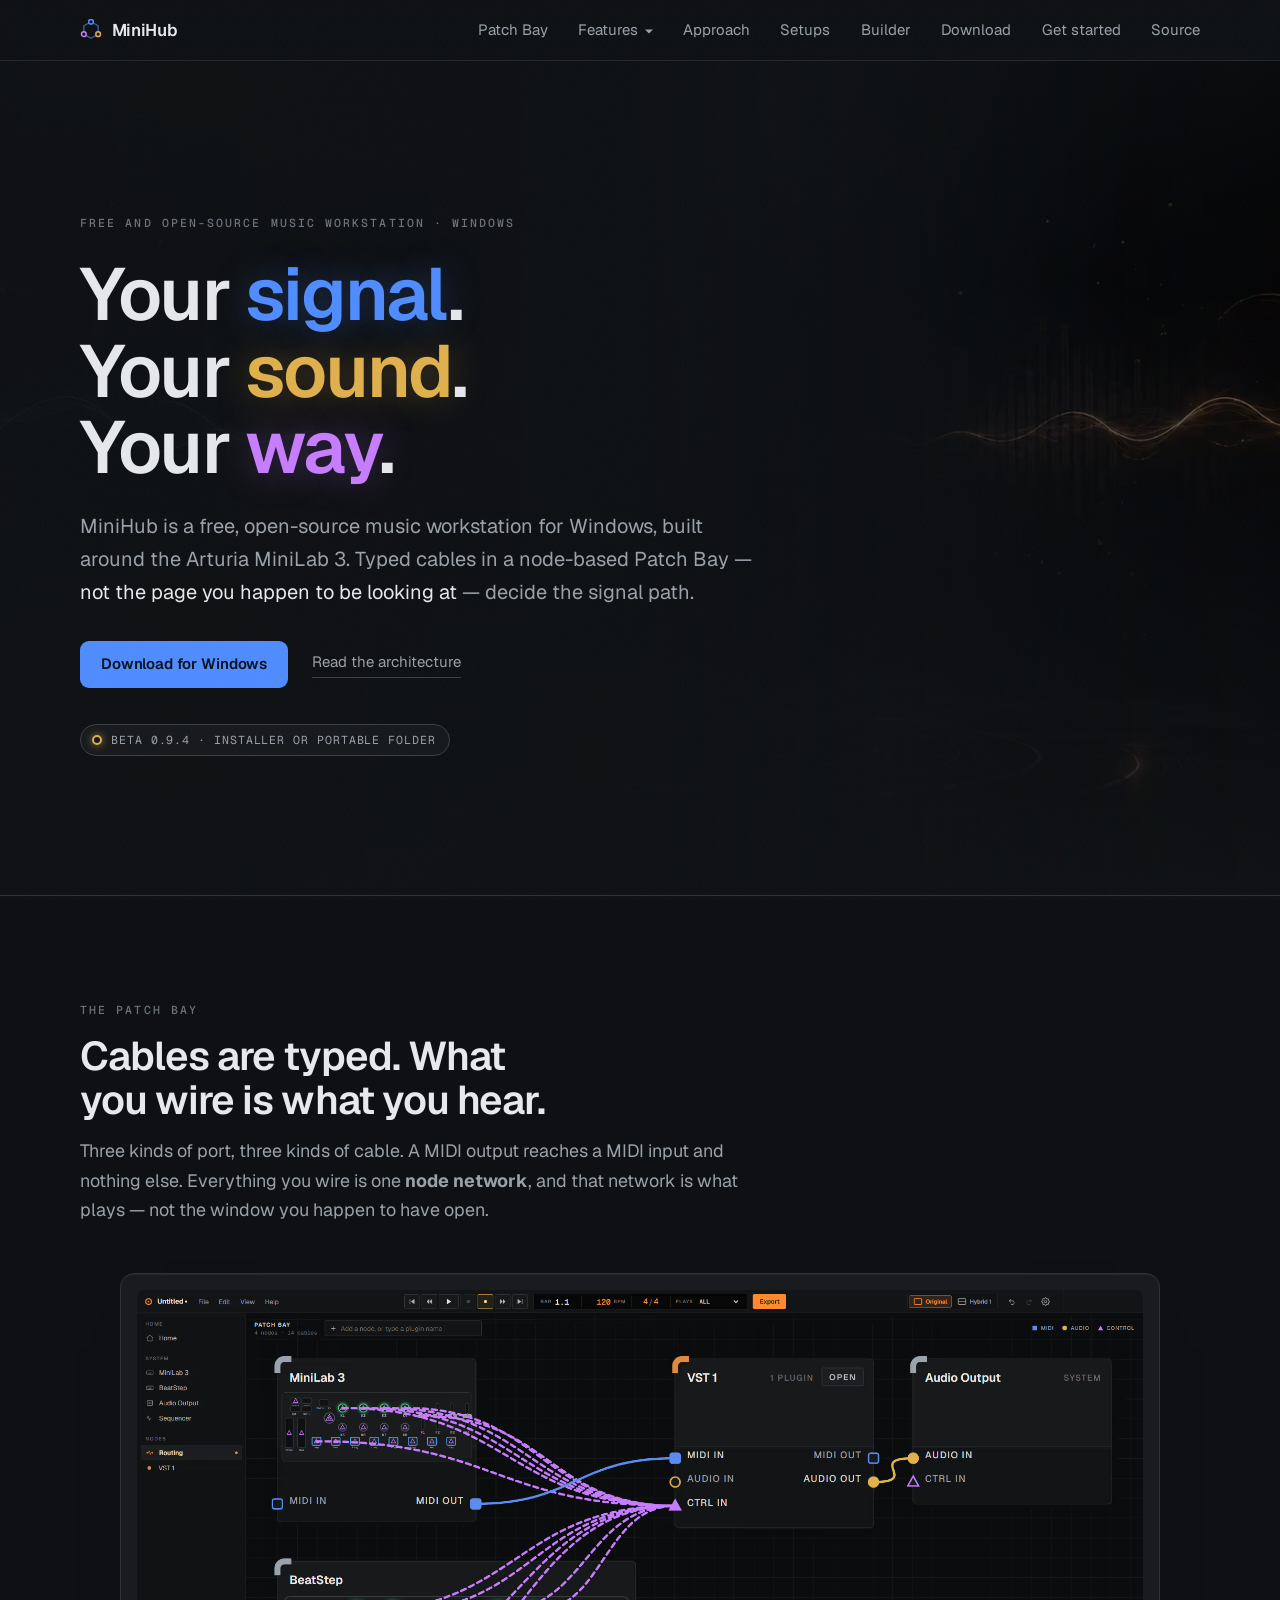
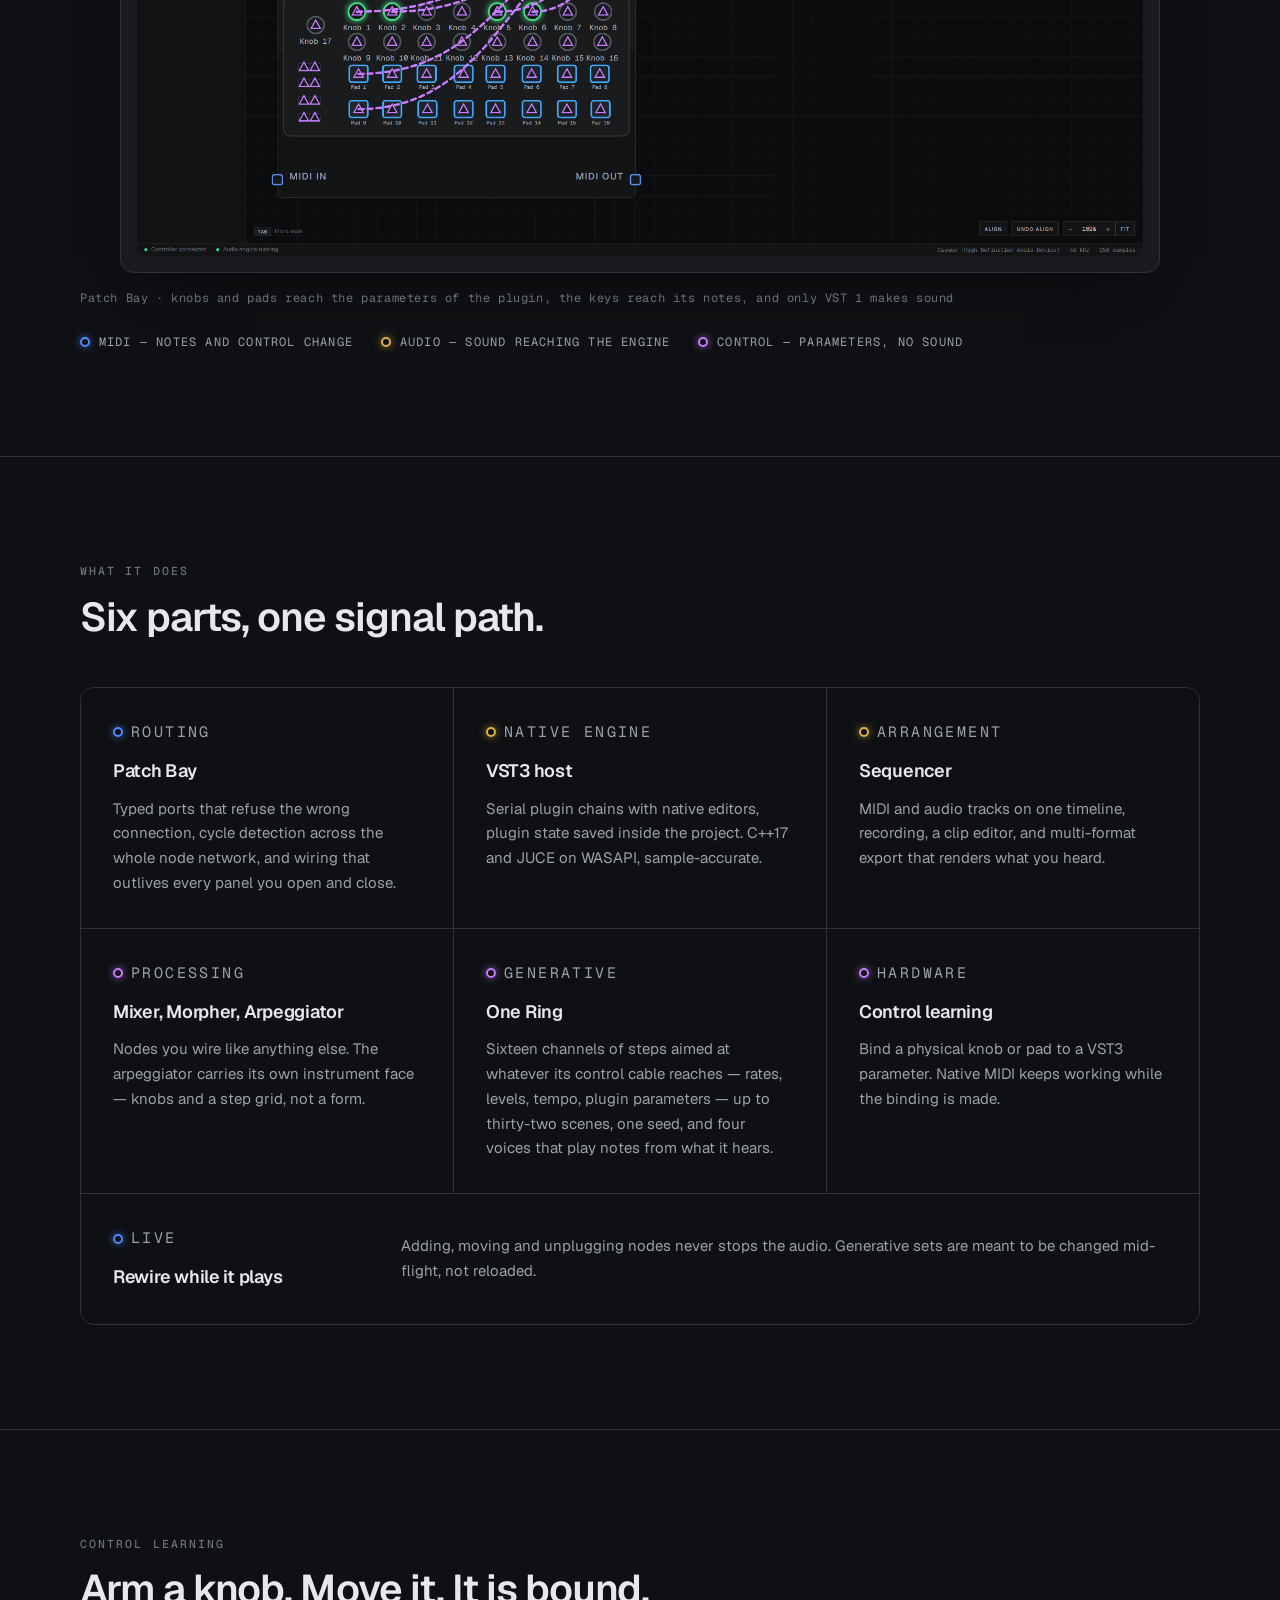
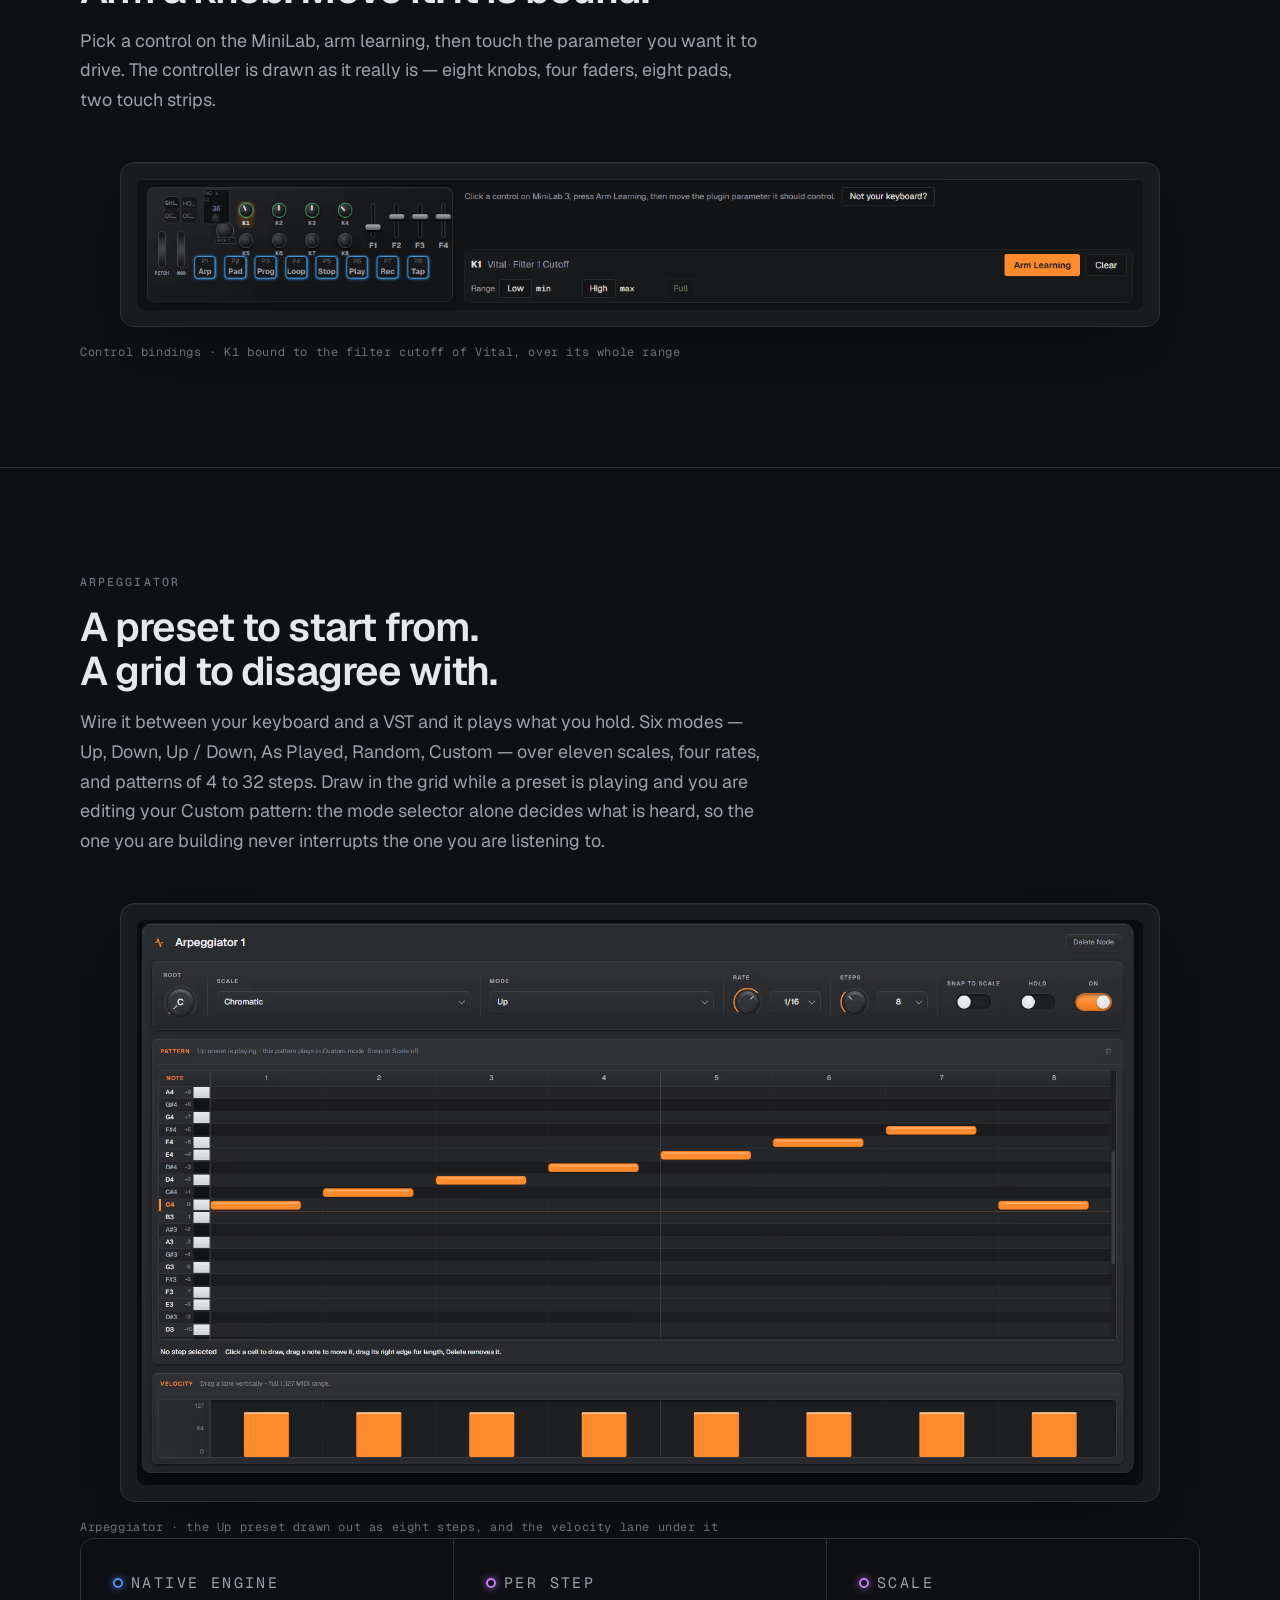
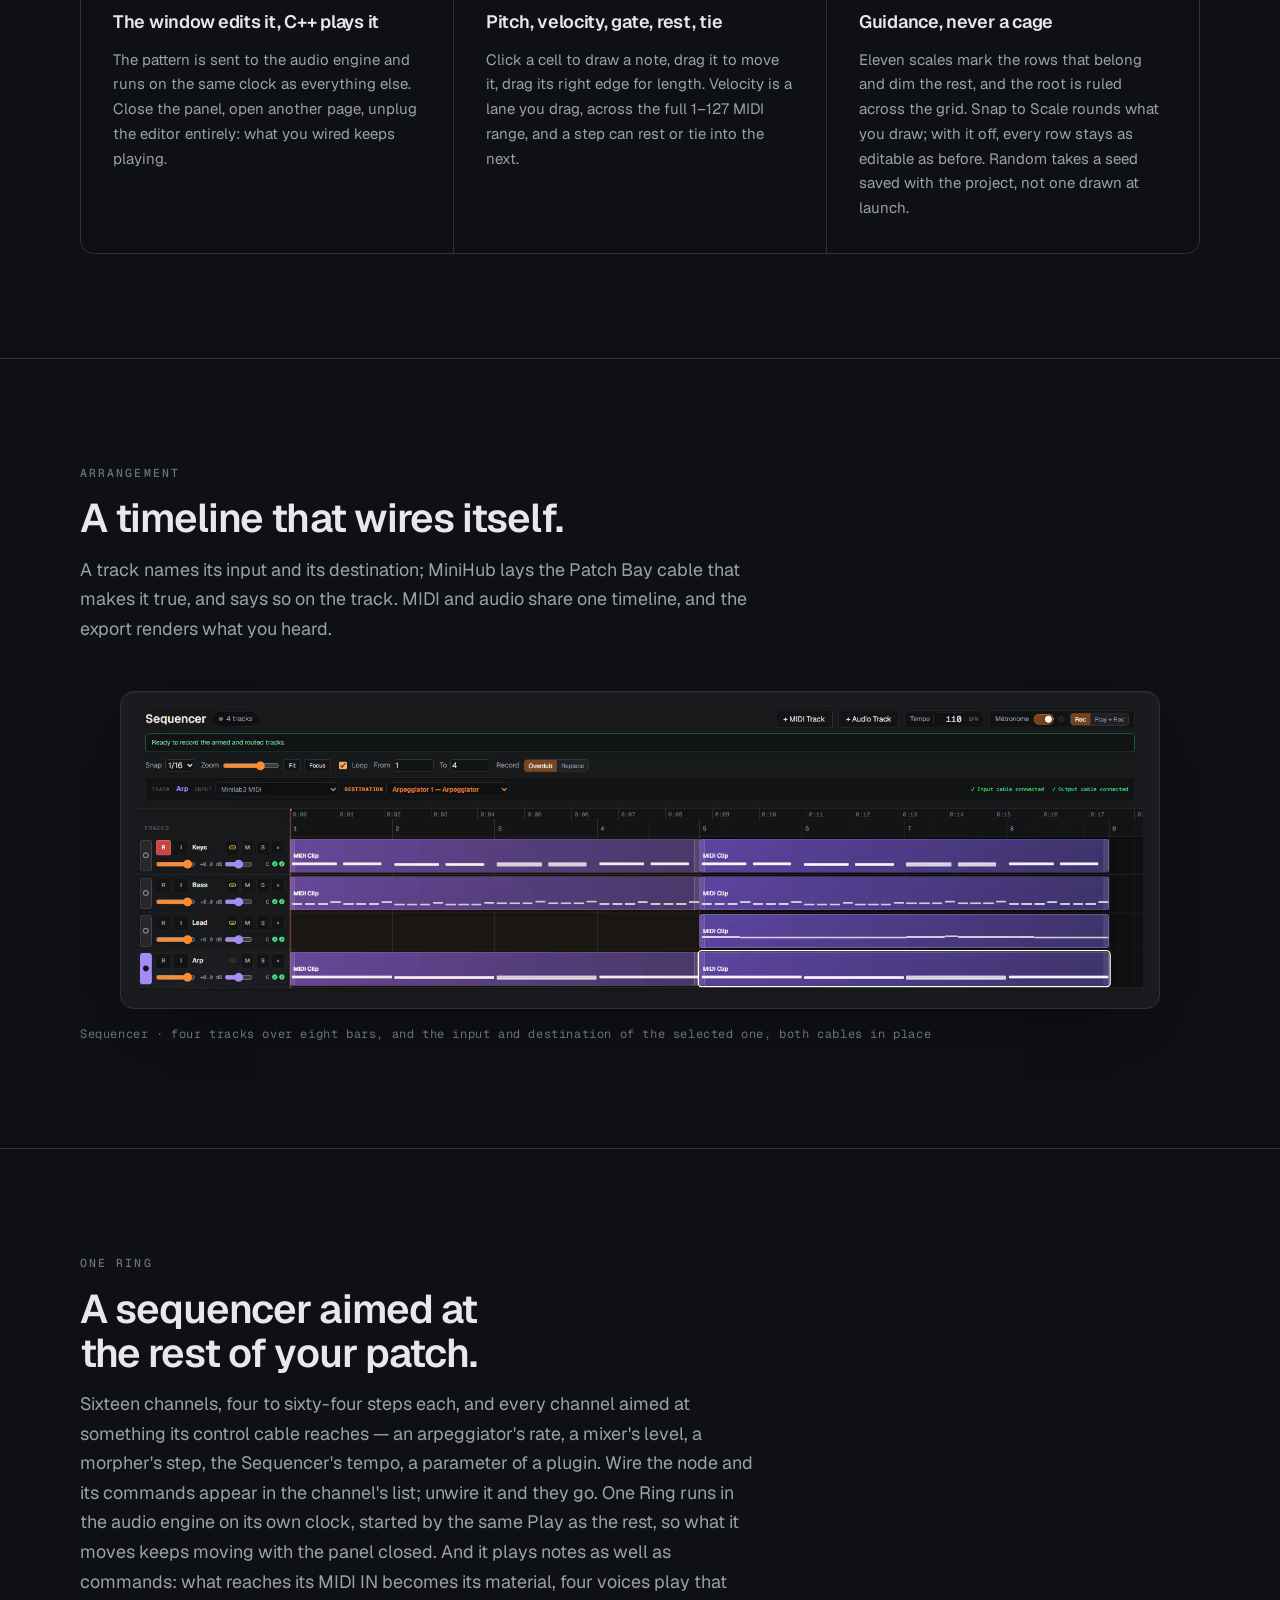
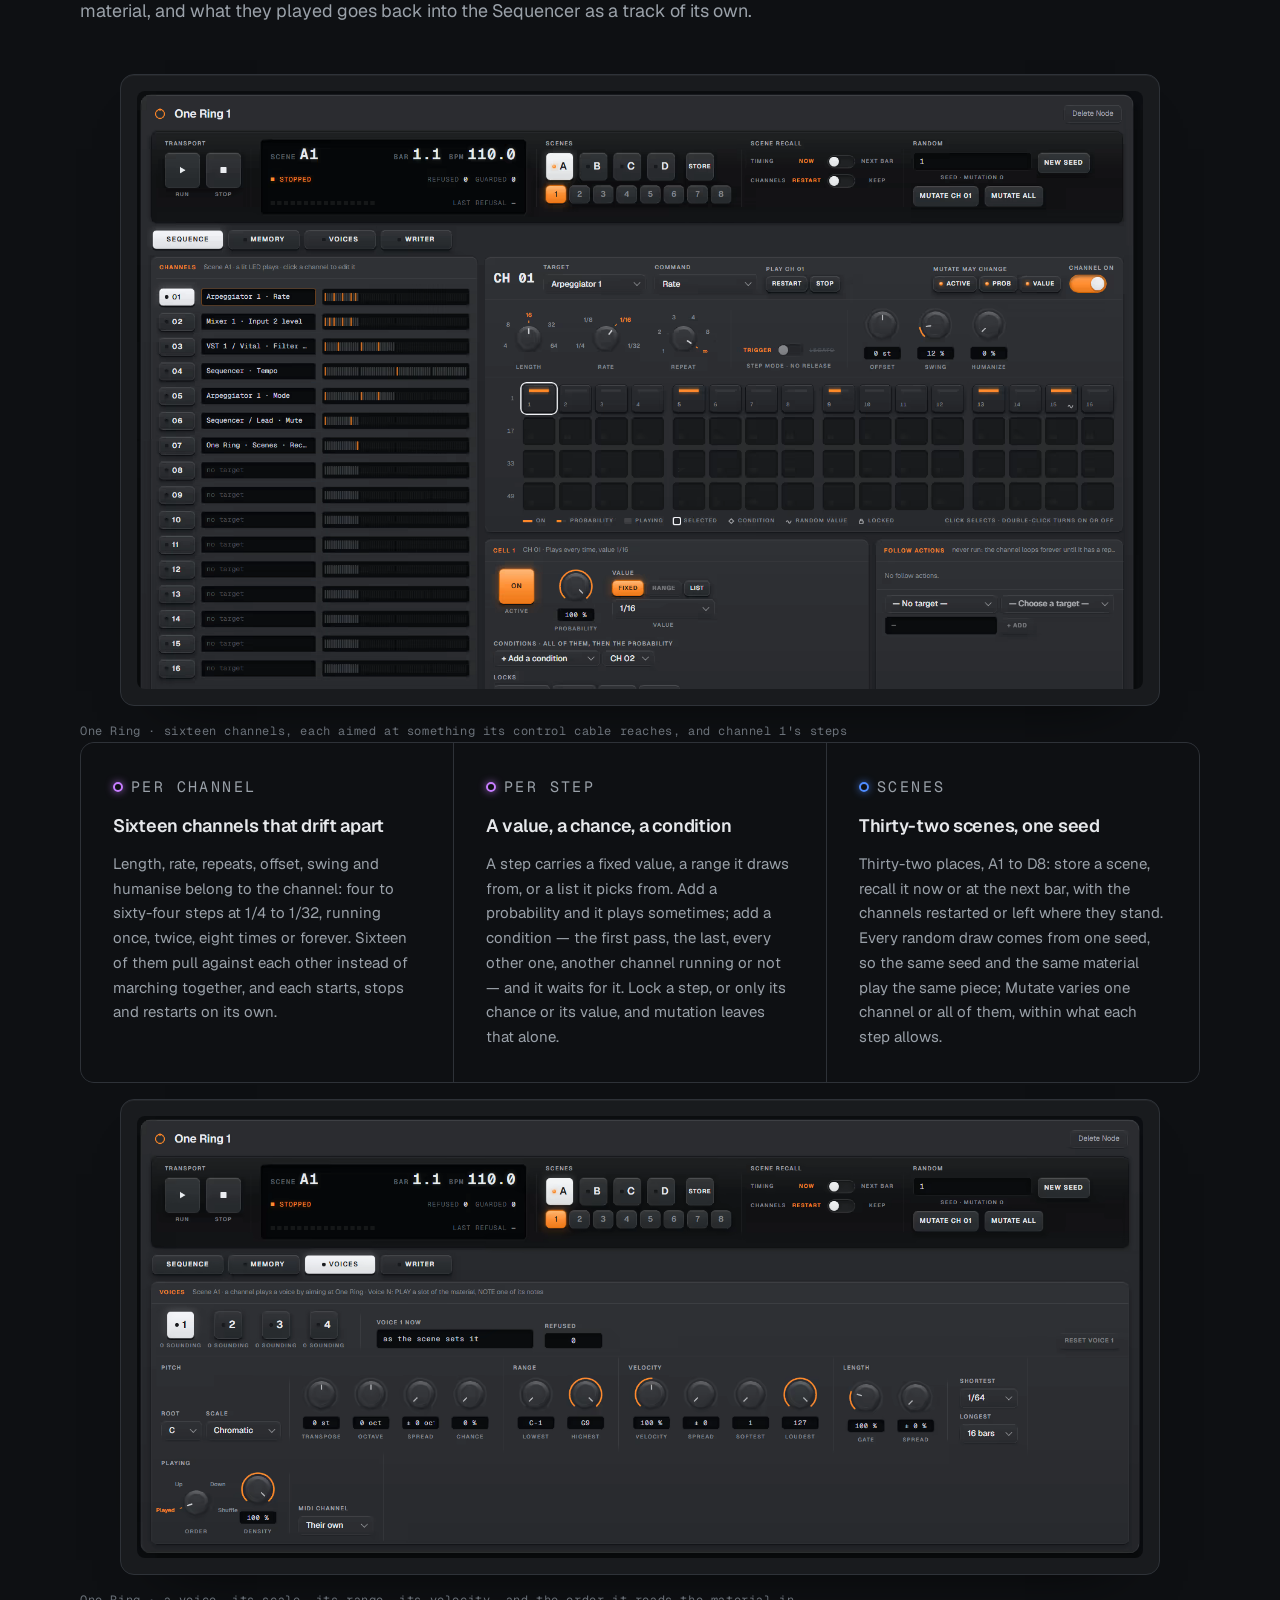
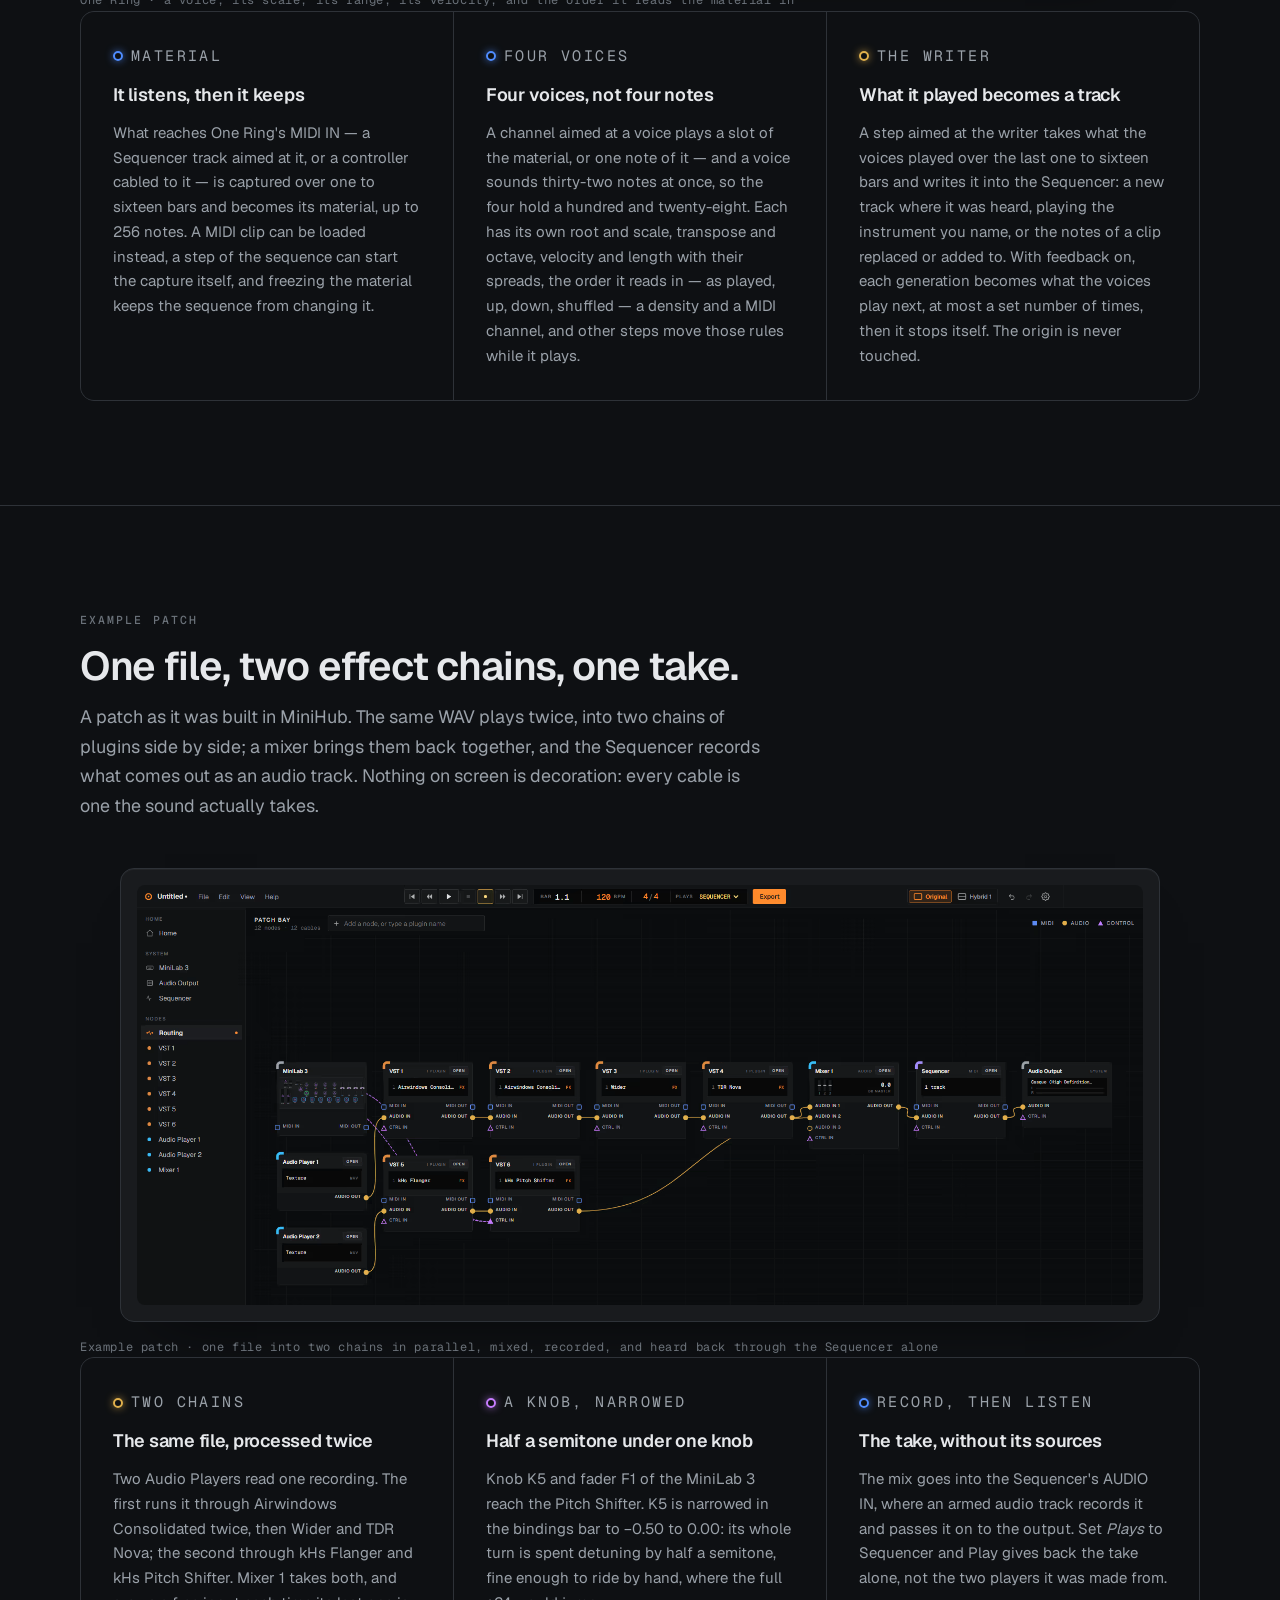
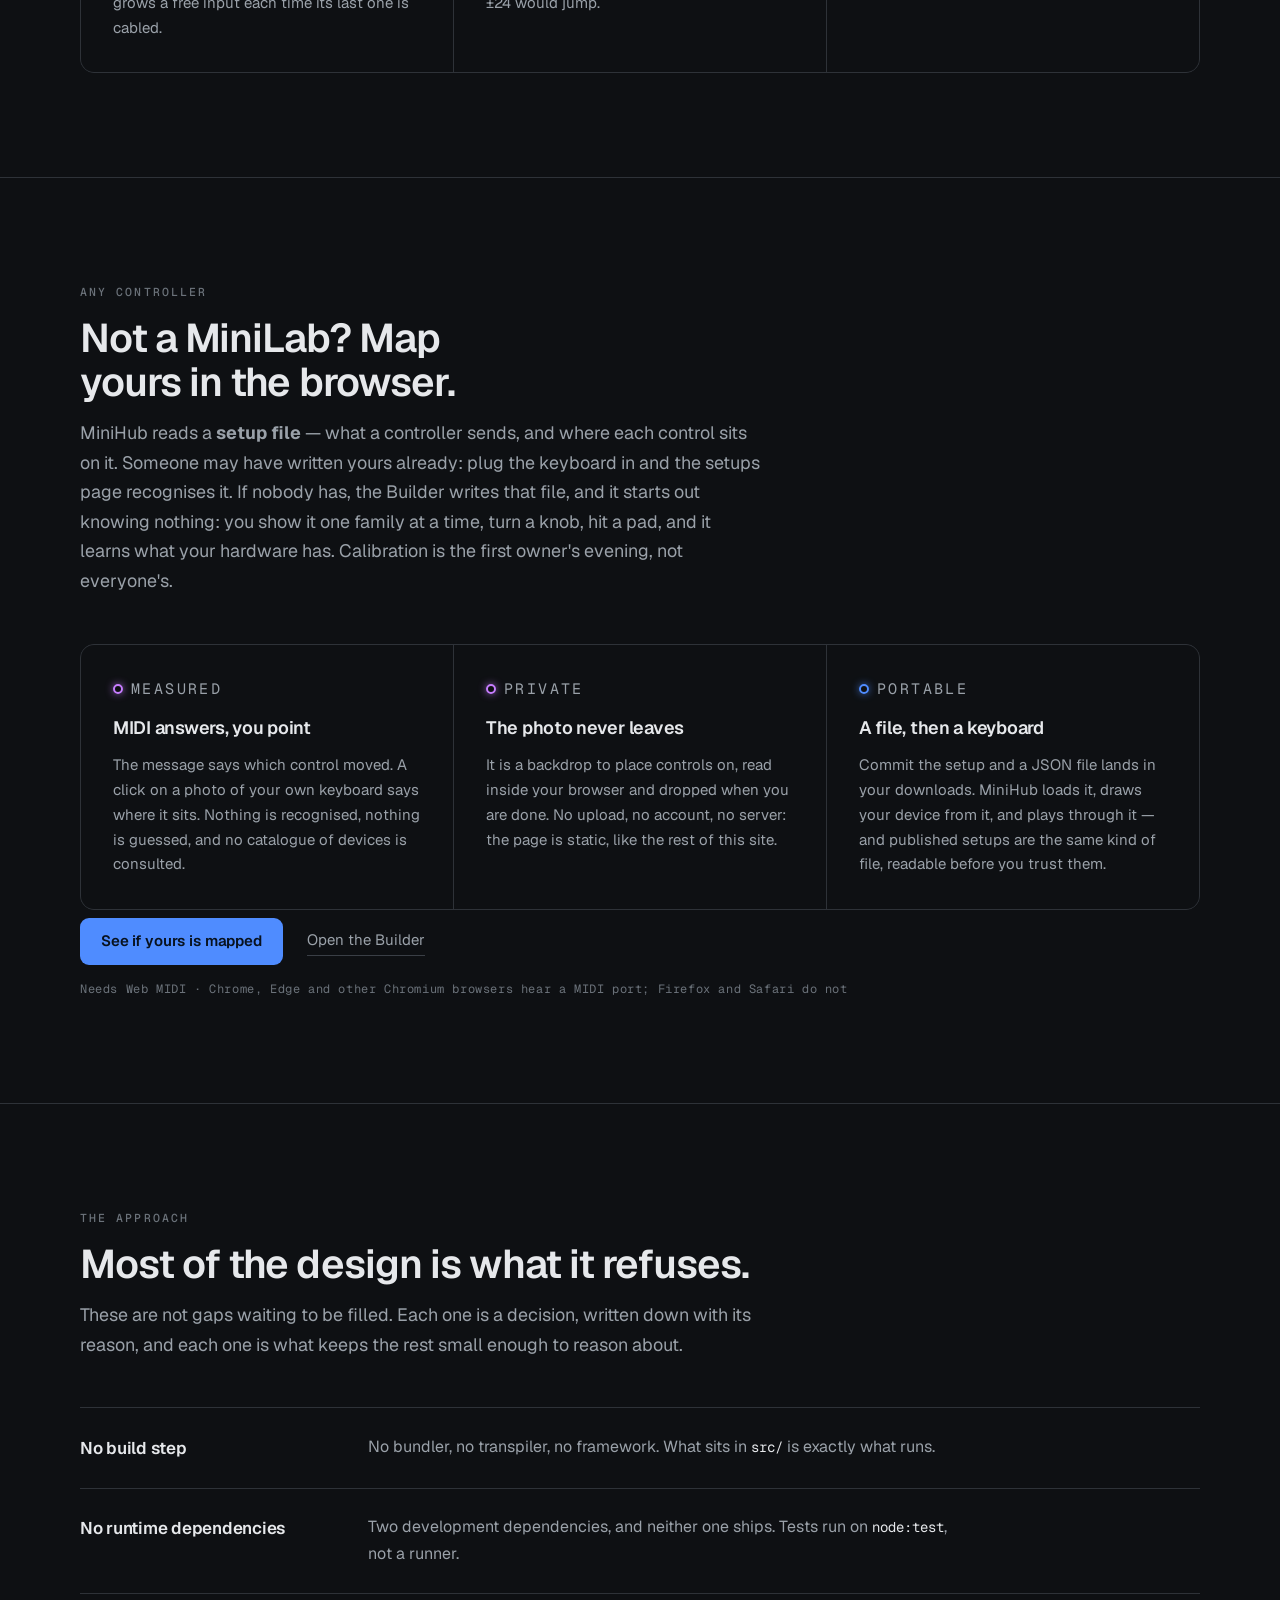
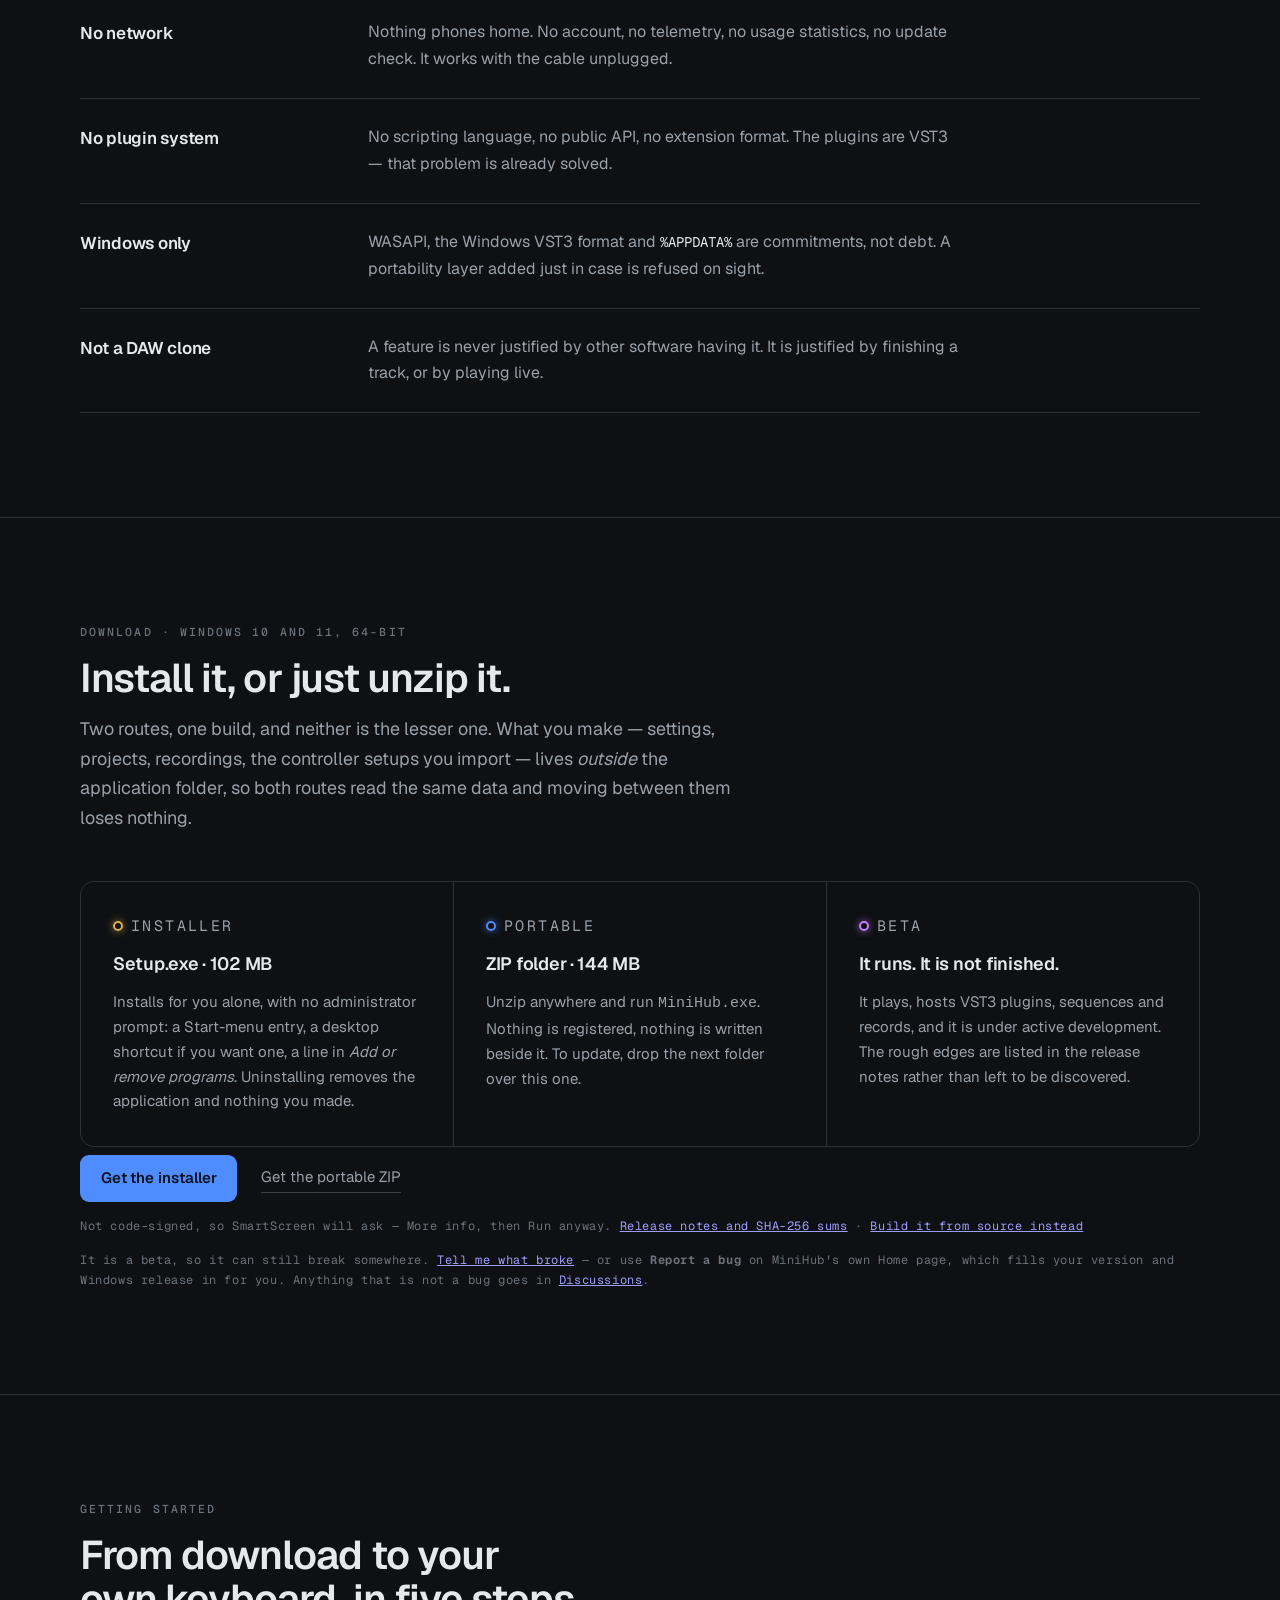
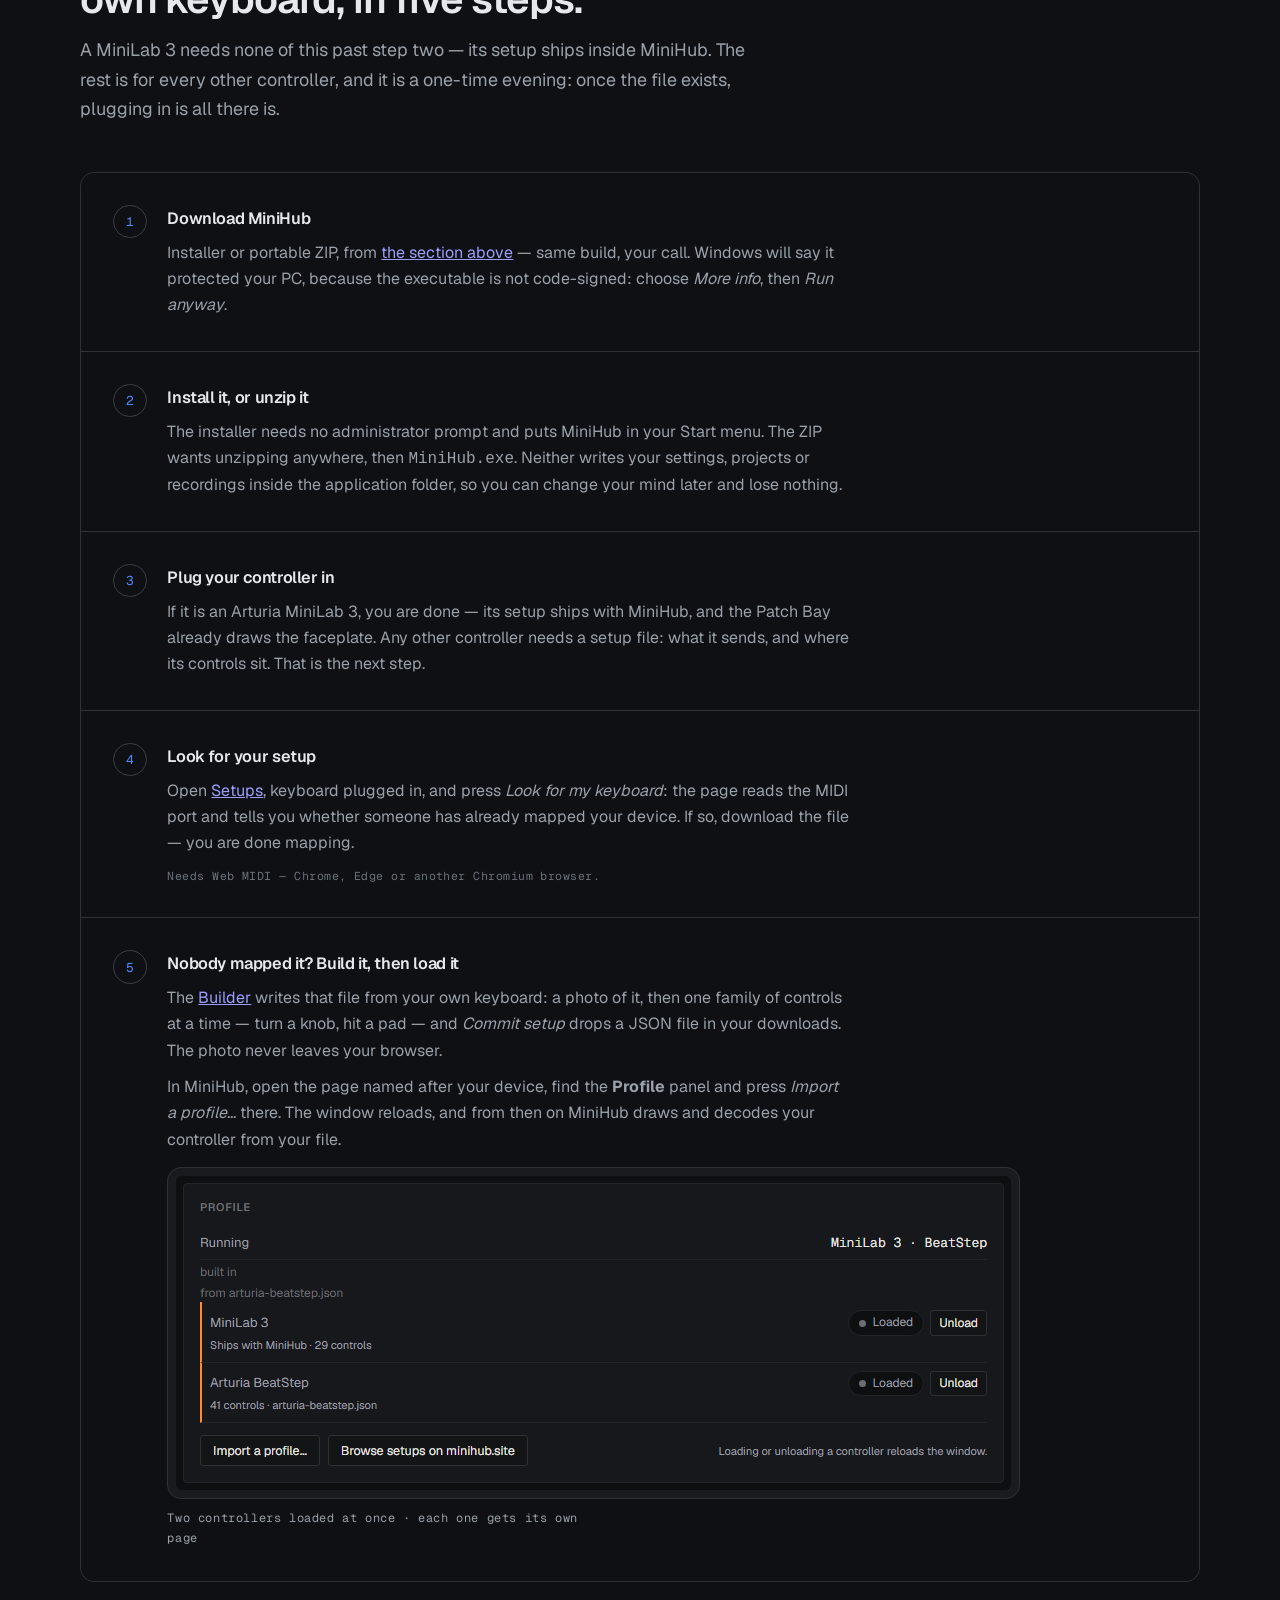
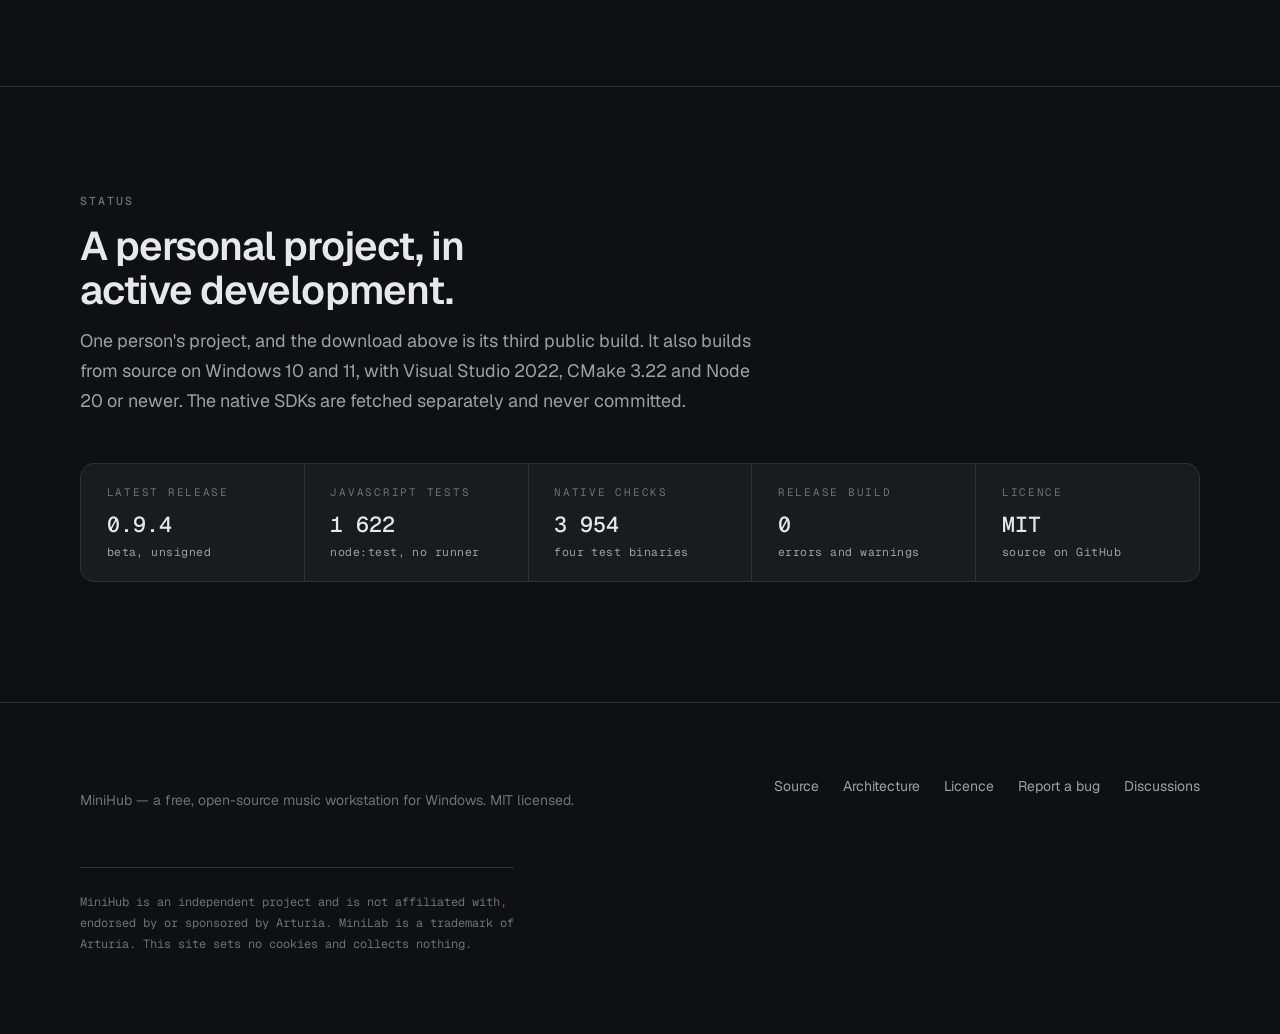
==== commit 75142570: "The download is 0.9.4 Co-Authored-By: Claude Opus 5.5 <noreply@anthropic.com>" ====
--- a/index.html
+++ b/index.html
@@ -76,7 +76,7 @@
         <a class="btn" href="/#download">Download for Windows</a>
         <a class="btn-quiet" href="https://github.com/DavidfromMonaco/minihub/blob/master/ARCHITECTURE.md">Read the architecture</a>
       </div>
-      <p class="status-pill"><span class="port is-audio"></span> Beta 0.9.3 · installer or portable folder</p>
+      <p class="status-pill"><span class="port is-audio"></span> Beta 0.9.4 · installer or portable folder</p>
     </div>
   </section>
 
@@ -573,10 +573,10 @@
       </div>
 
       <div class="actions">
-        <a class="btn" href="https://github.com/DavidfromMonaco/minihub/releases/download/v0.9.3/MiniHub-0.9.3-Setup.exe">Get the installer</a>
-        <a class="btn-quiet" href="https://github.com/DavidfromMonaco/minihub/releases/download/v0.9.3/MiniHub-0.9.3-portable.zip">Get the portable ZIP</a>
-      </div>
-      <p class="caption">Not code-signed, so SmartScreen will ask — More info, then Run anyway. <a href="https://github.com/DavidfromMonaco/minihub/releases/tag/v0.9.3">Release notes and SHA-256 sums</a> · <a href="https://github.com/DavidfromMonaco/minihub#build-and-run">Build it from source instead</a></p>
+        <a class="btn" href="https://github.com/DavidfromMonaco/minihub/releases/download/v0.9.4/MiniHub-0.9.4-Setup.exe">Get the installer</a>
+        <a class="btn-quiet" href="https://github.com/DavidfromMonaco/minihub/releases/download/v0.9.4/MiniHub-0.9.4-portable.zip">Get the portable ZIP</a>
+      </div>
+      <p class="caption">Not code-signed, so SmartScreen will ask — More info, then Run anyway. <a href="https://github.com/DavidfromMonaco/minihub/releases/tag/v0.9.4">Release notes and SHA-256 sums</a> · <a href="https://github.com/DavidfromMonaco/minihub#build-and-run">Build it from source instead</a></p>
       <p class="caption">It is a beta, so it can still break somewhere. <a href="https://github.com/DavidfromMonaco/minihub/issues/new/choose">Tell me what broke</a> — or use <strong>Report a bug</strong> on MiniHub's own Home page, which fills your version and Windows release in for you. Anything that is not a bug goes in <a href="https://github.com/DavidfromMonaco/minihub/discussions">Discussions</a>.</p>
     </div>
   </section>
@@ -675,11 +675,11 @@
       <dl class="state">
         <div>
           <dt>Latest release</dt>
-          <dd>0.9.3<small>beta, unsigned</small></dd>
+          <dd>0.9.4<small>beta, unsigned</small></dd>
         </div>
         <div>
           <dt>JavaScript tests</dt>
-          <dd>1 582<small>node:test, no runner</small></dd>
+          <dd>1 622<small>node:test, no runner</small></dd>
         </div>
         <div>
           <dt>Native checks</dt>
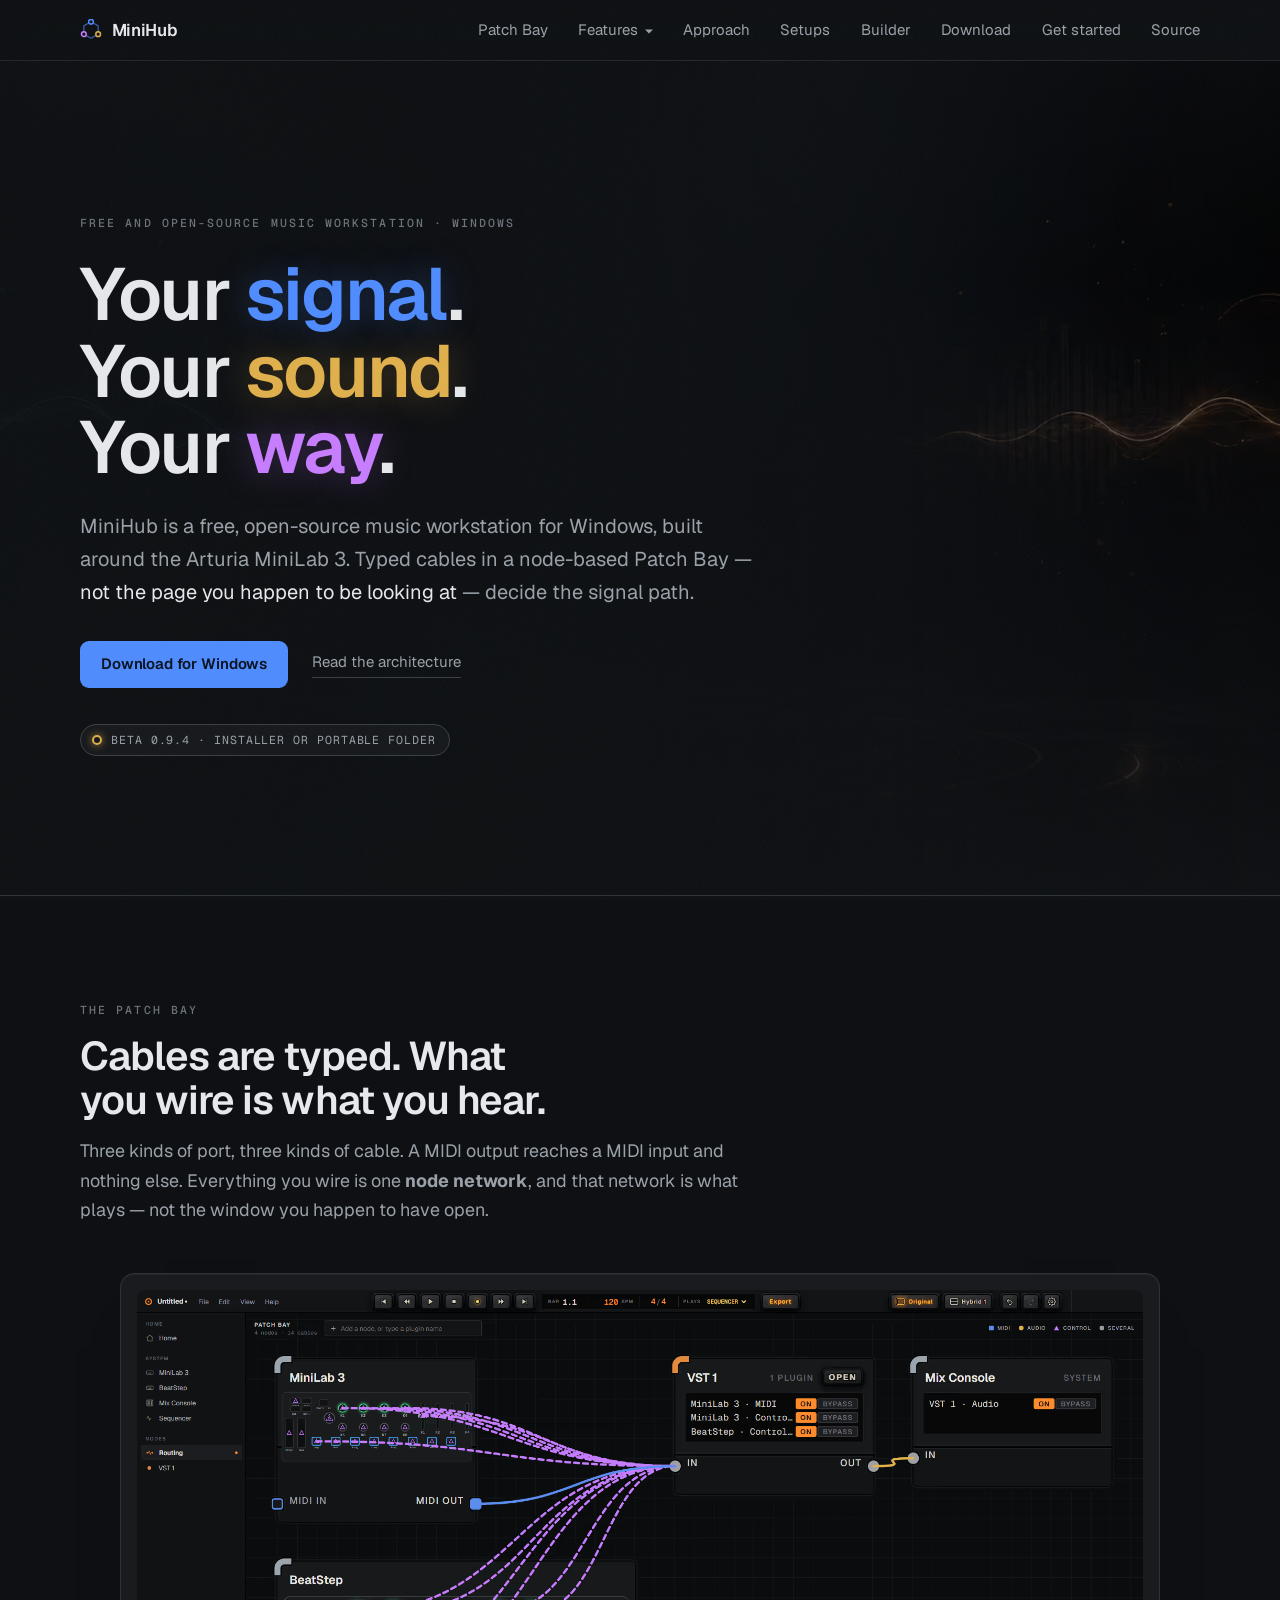
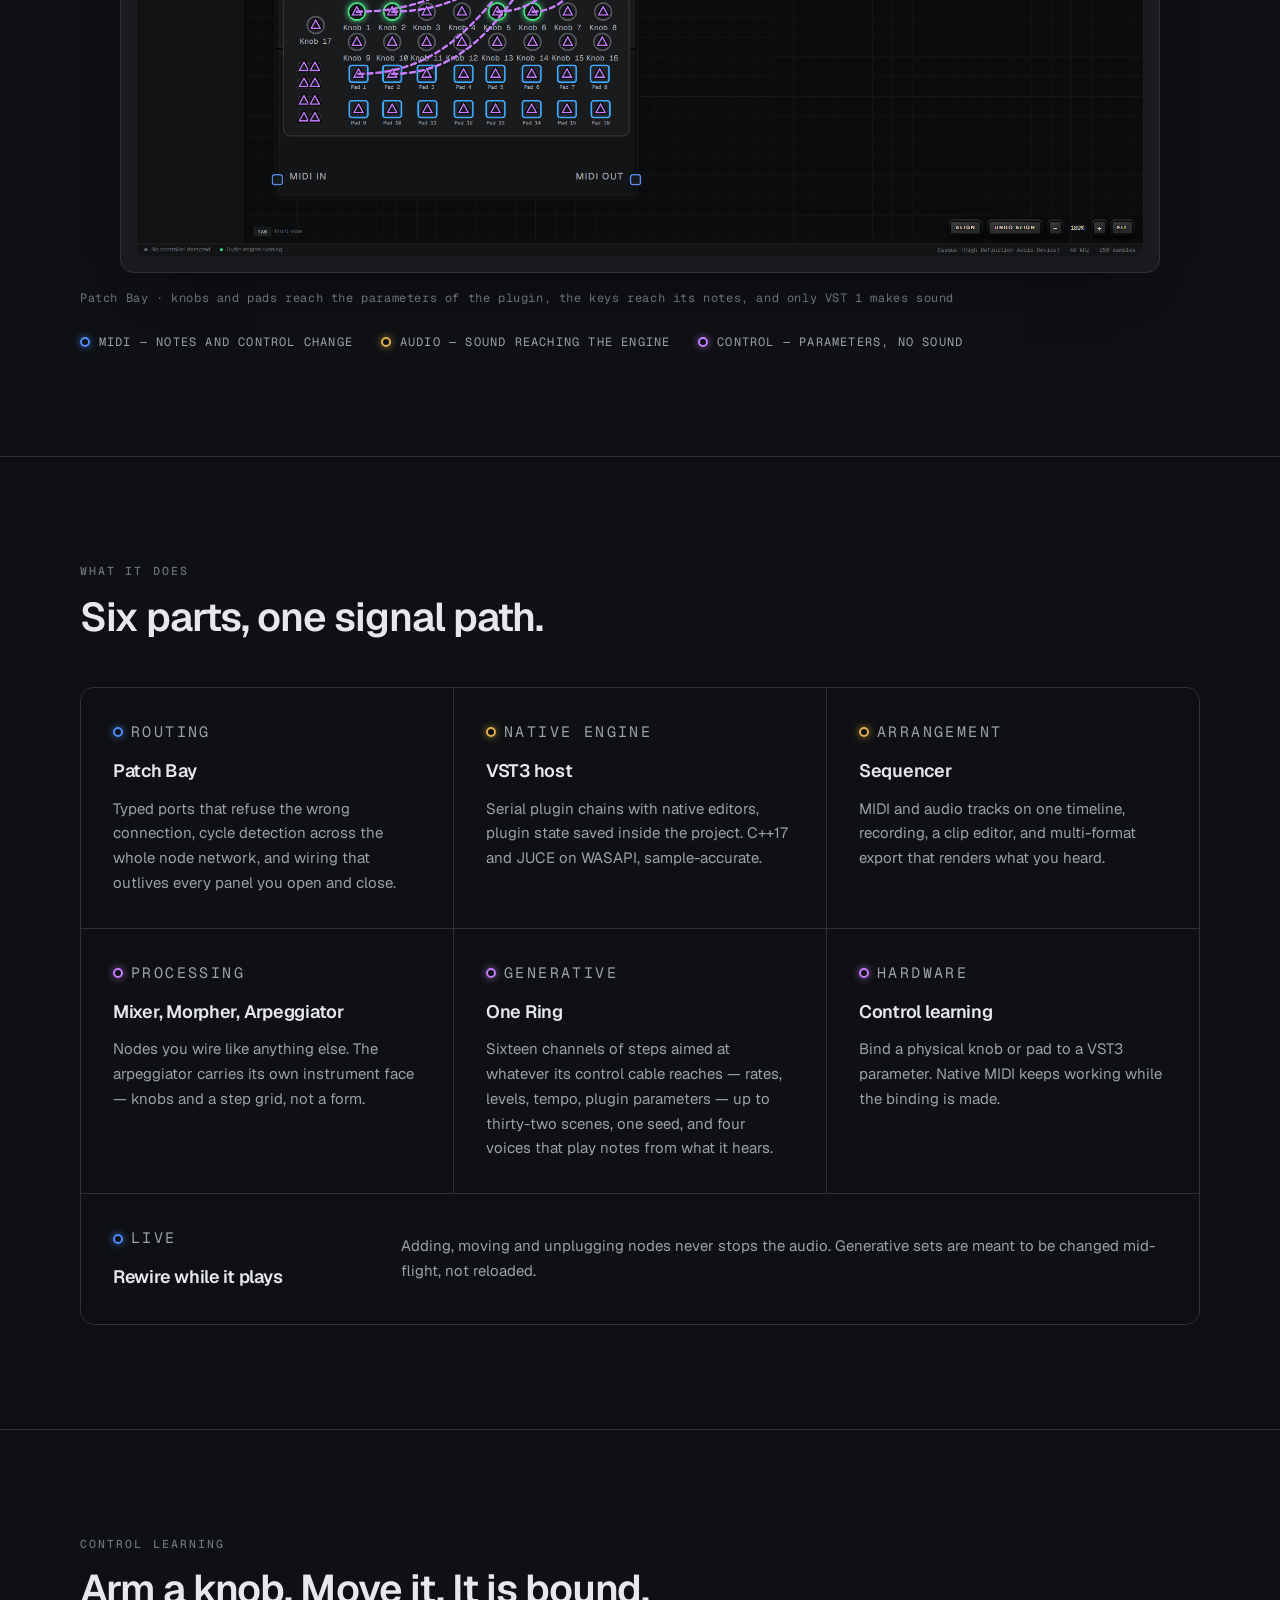
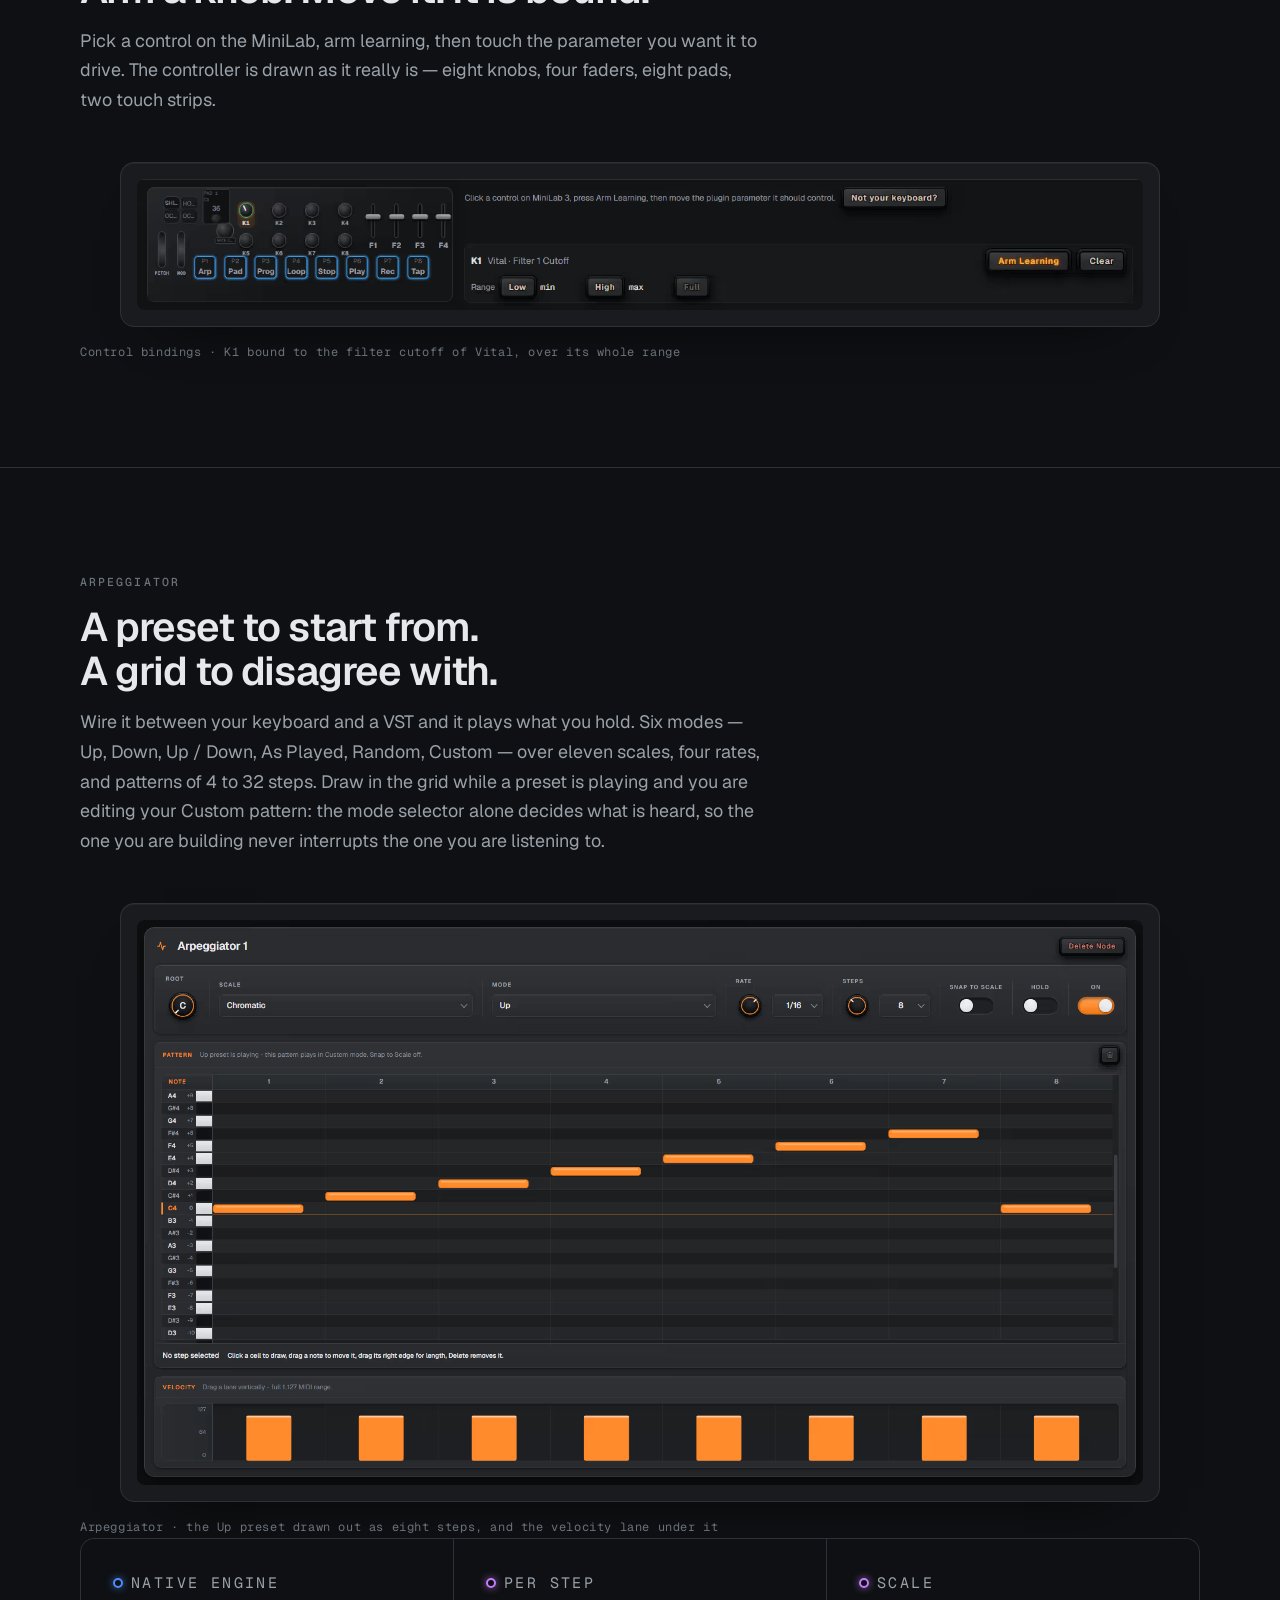
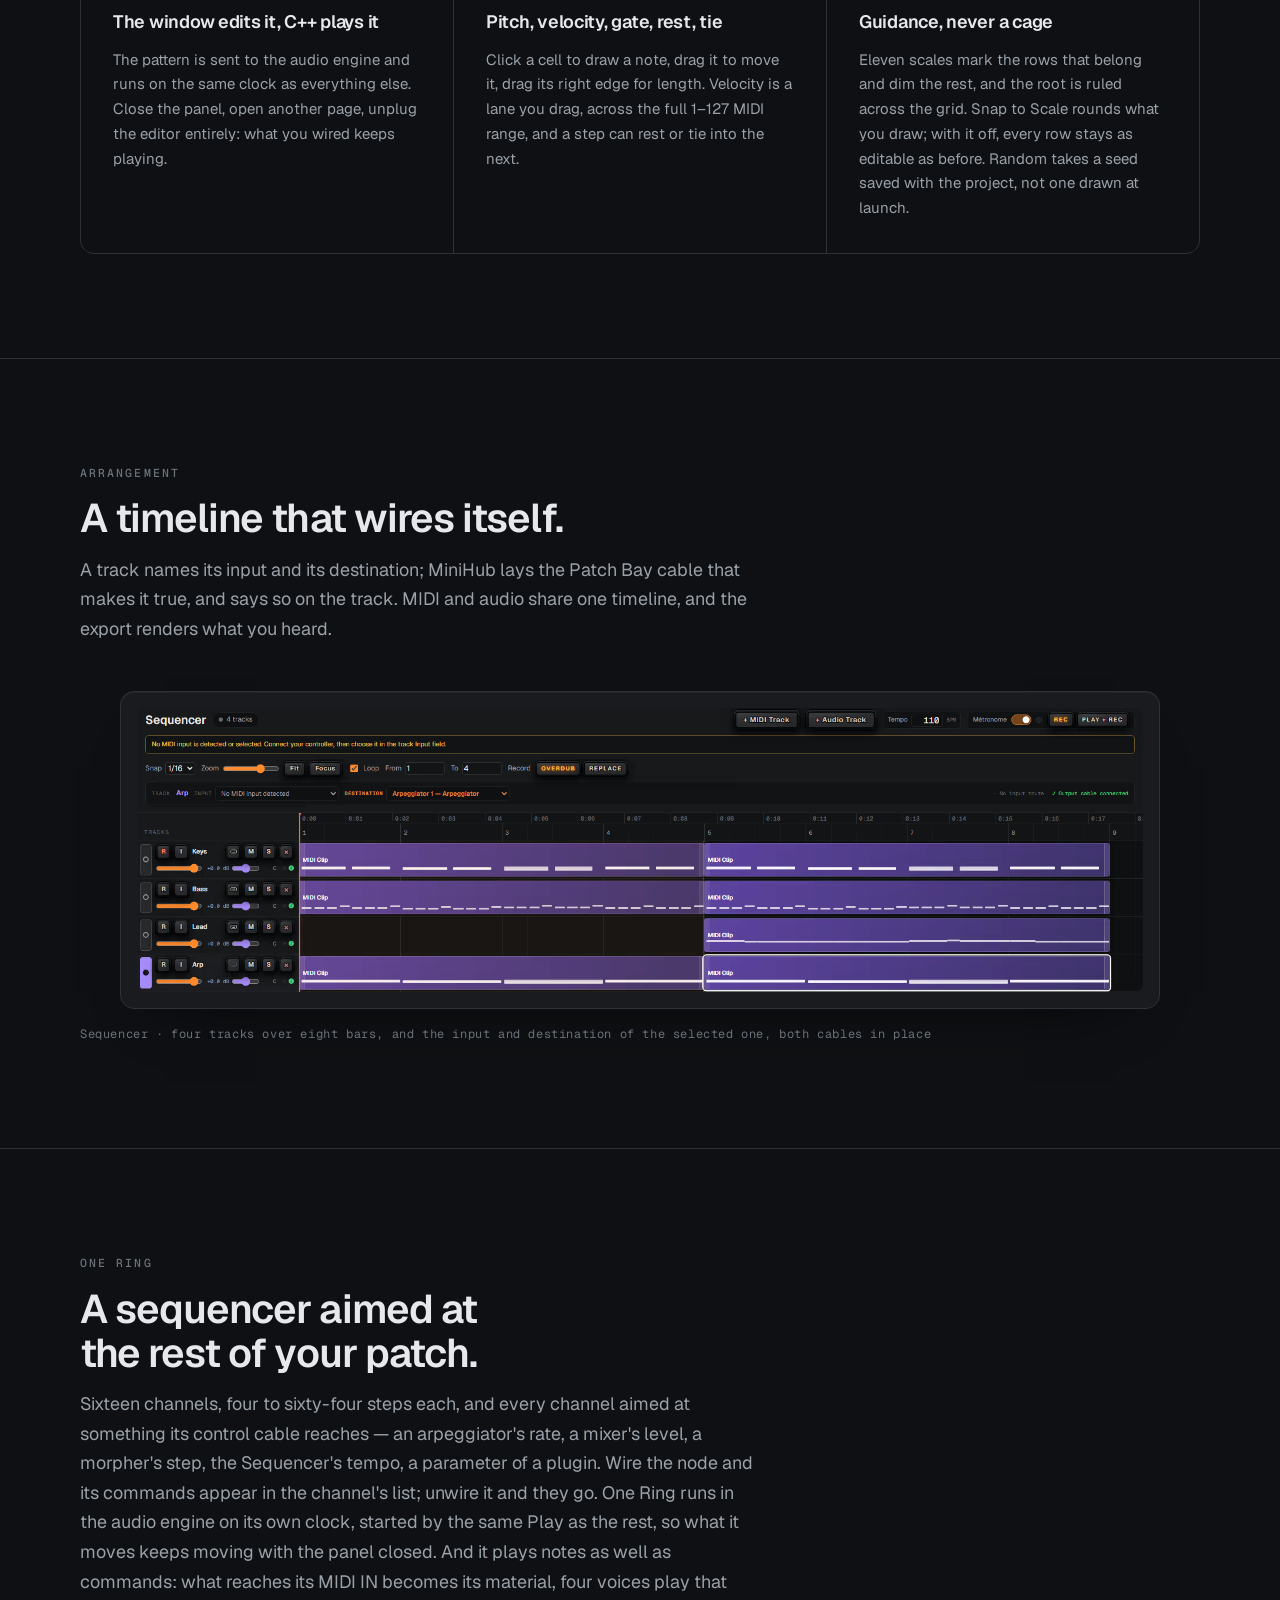
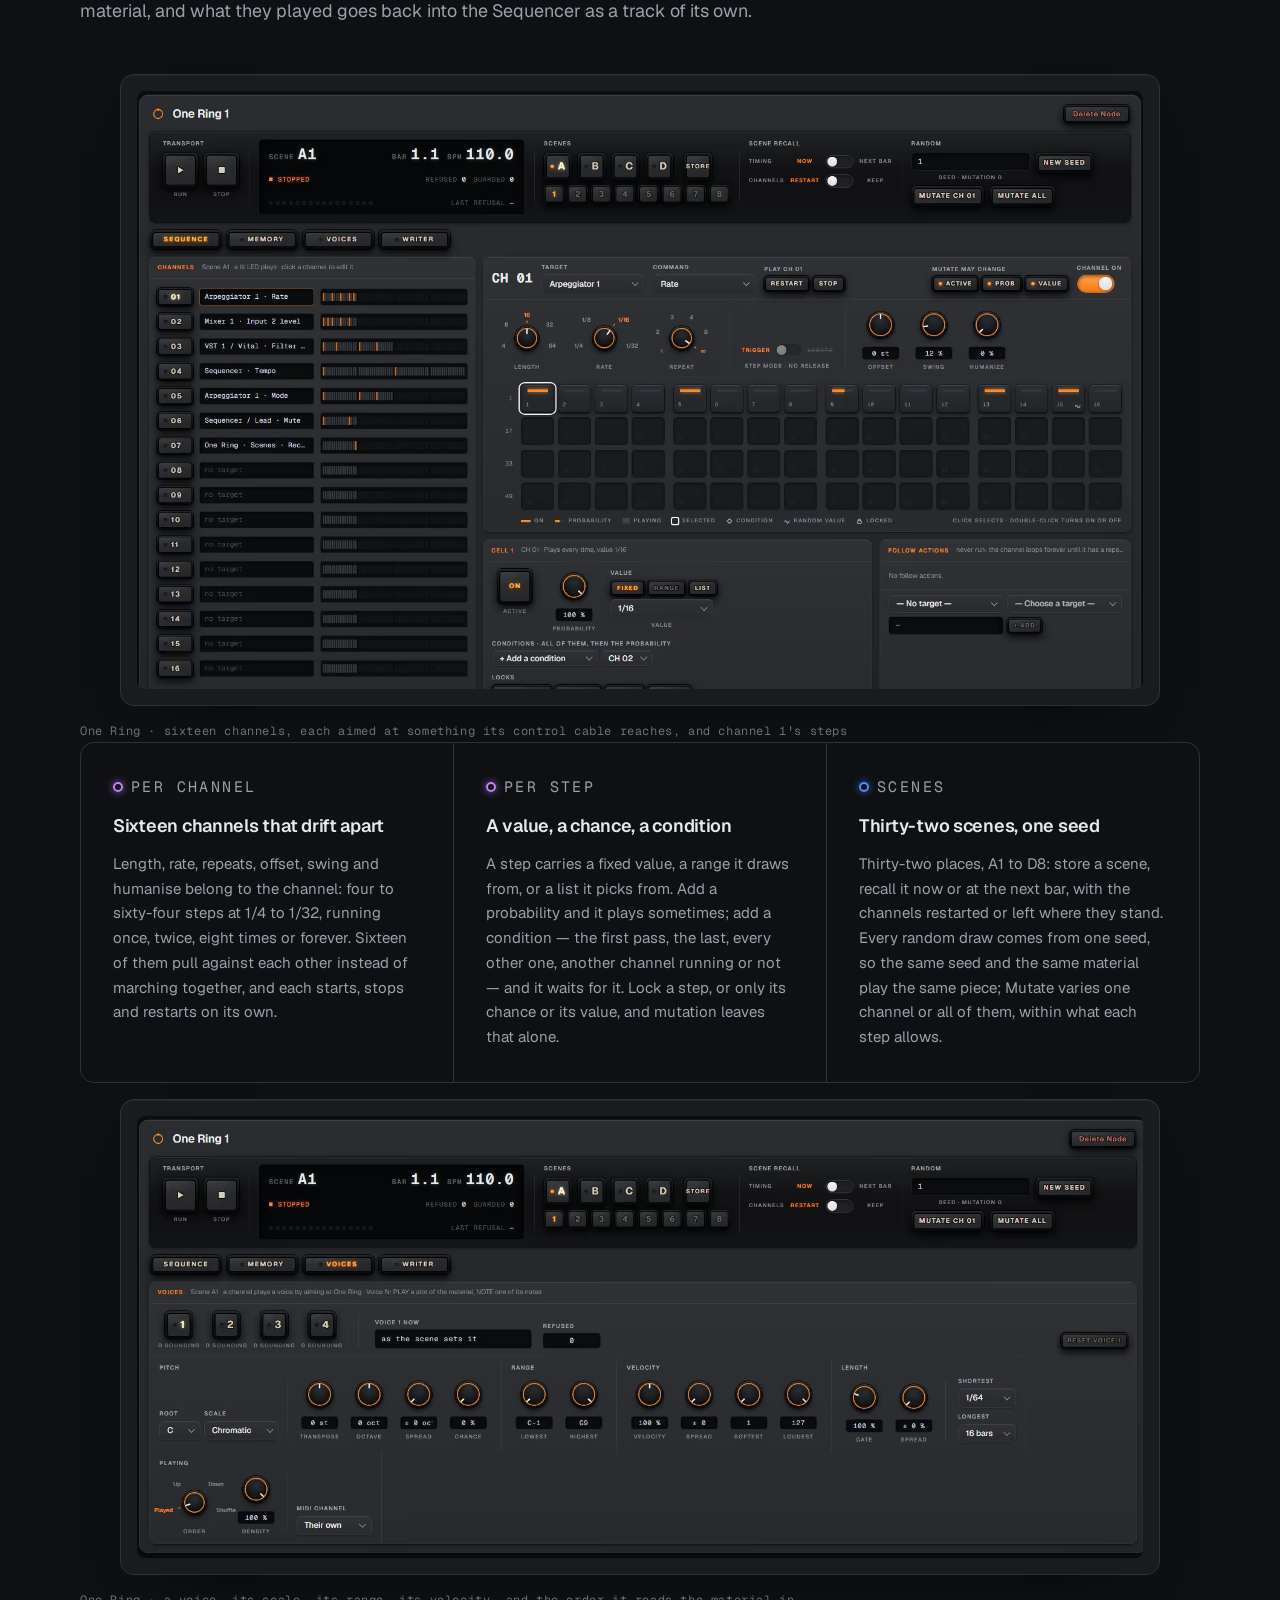
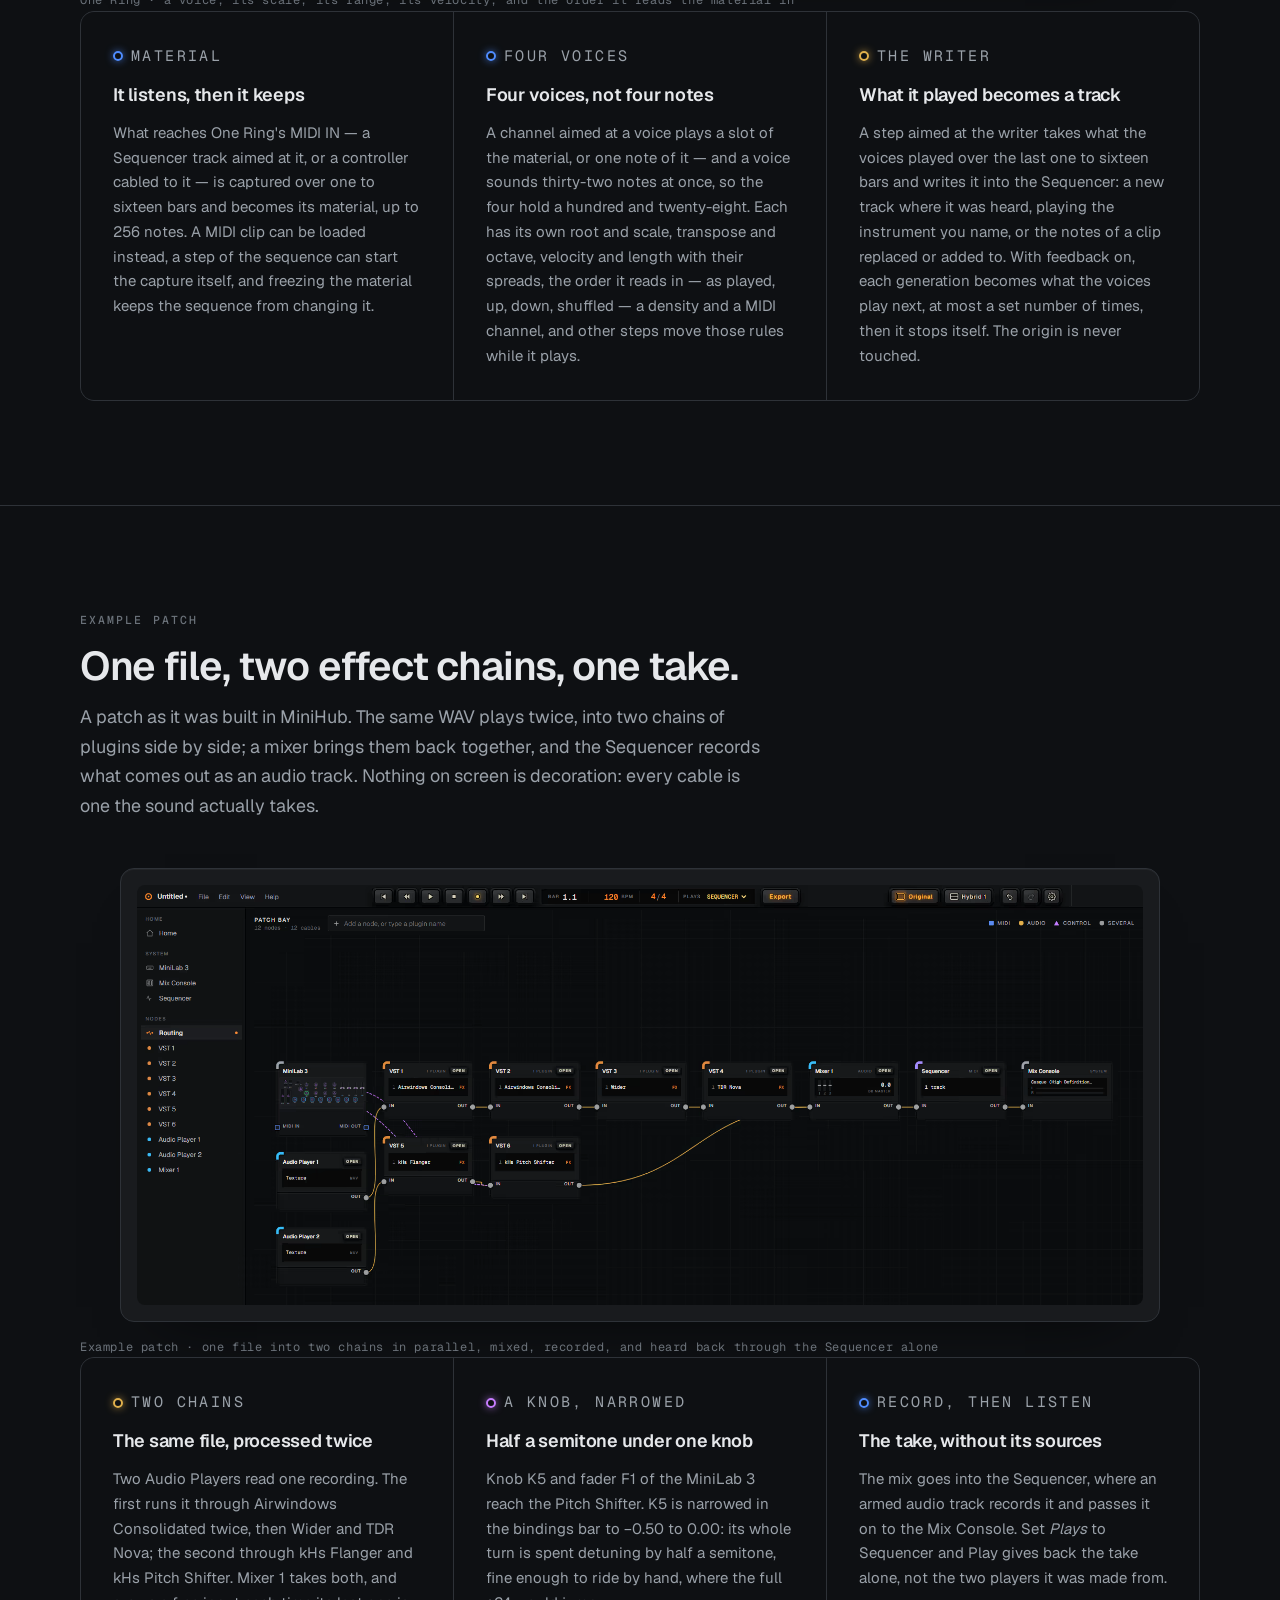
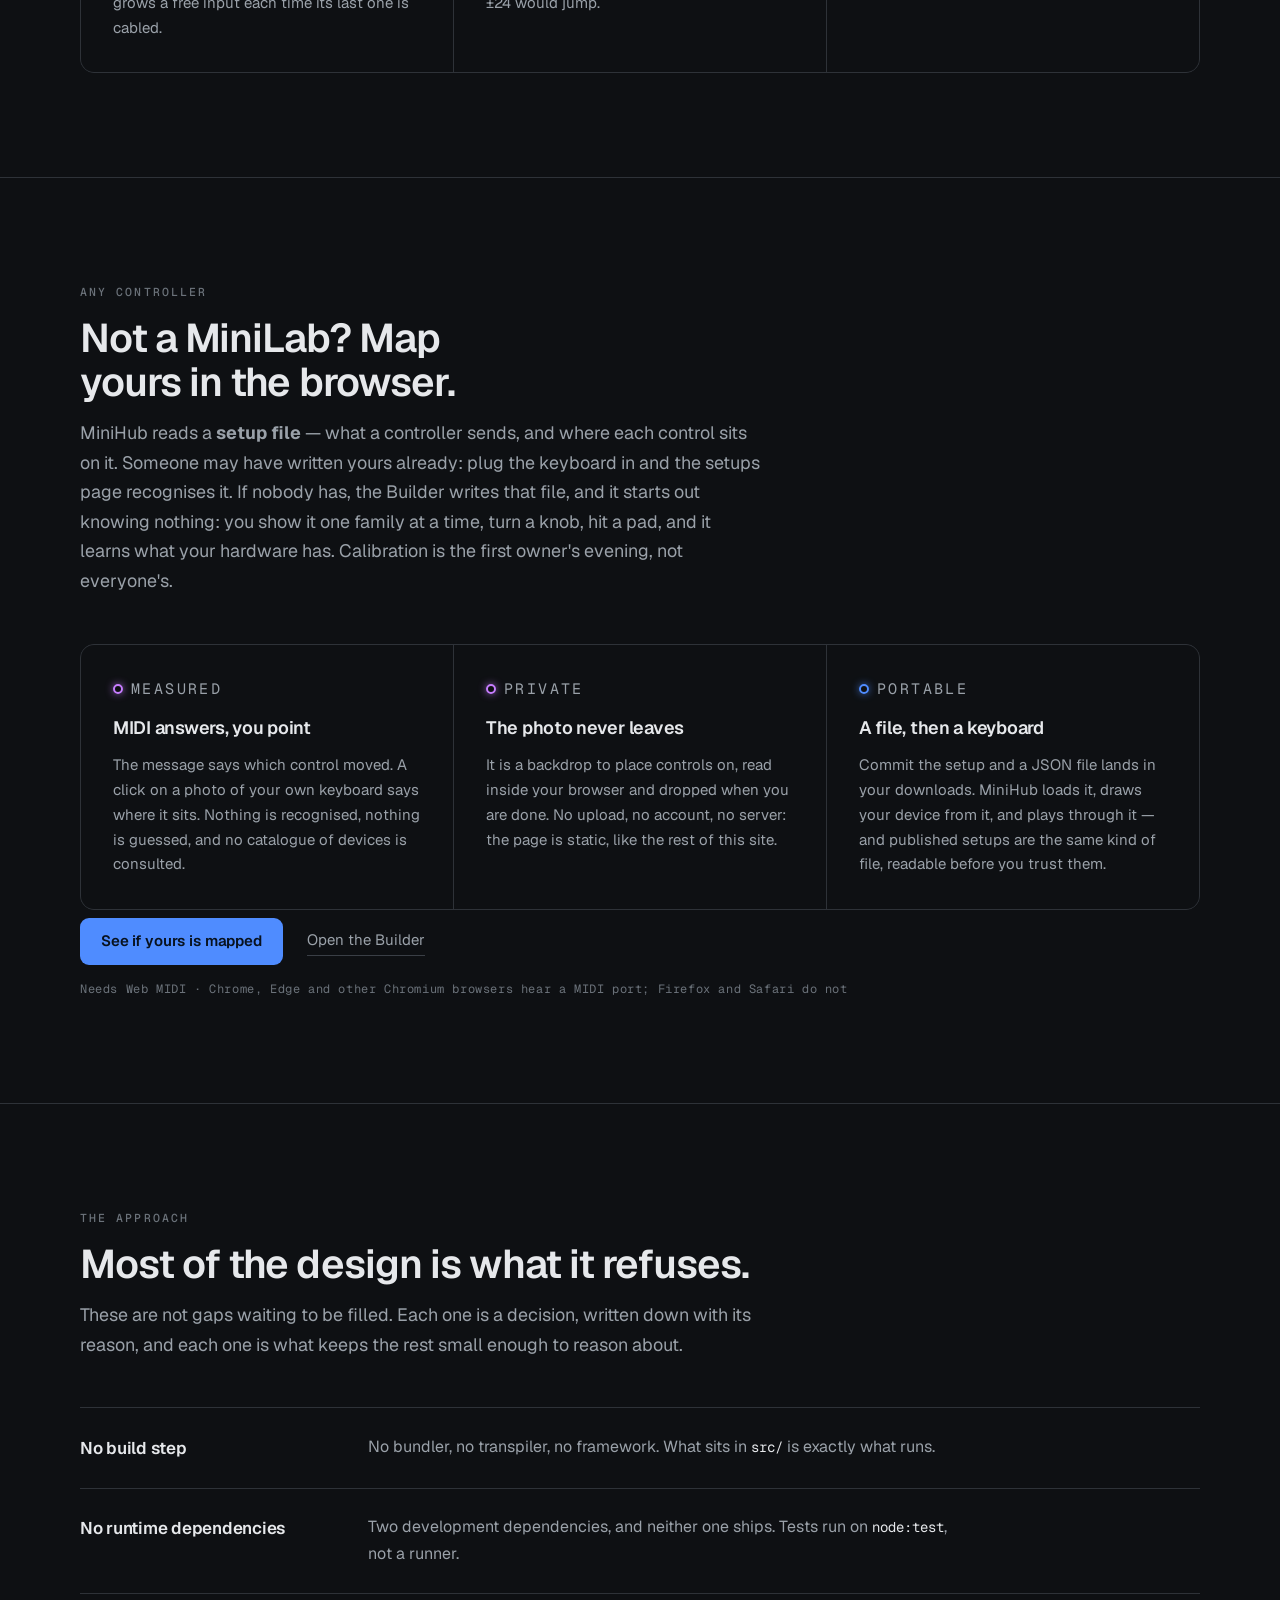
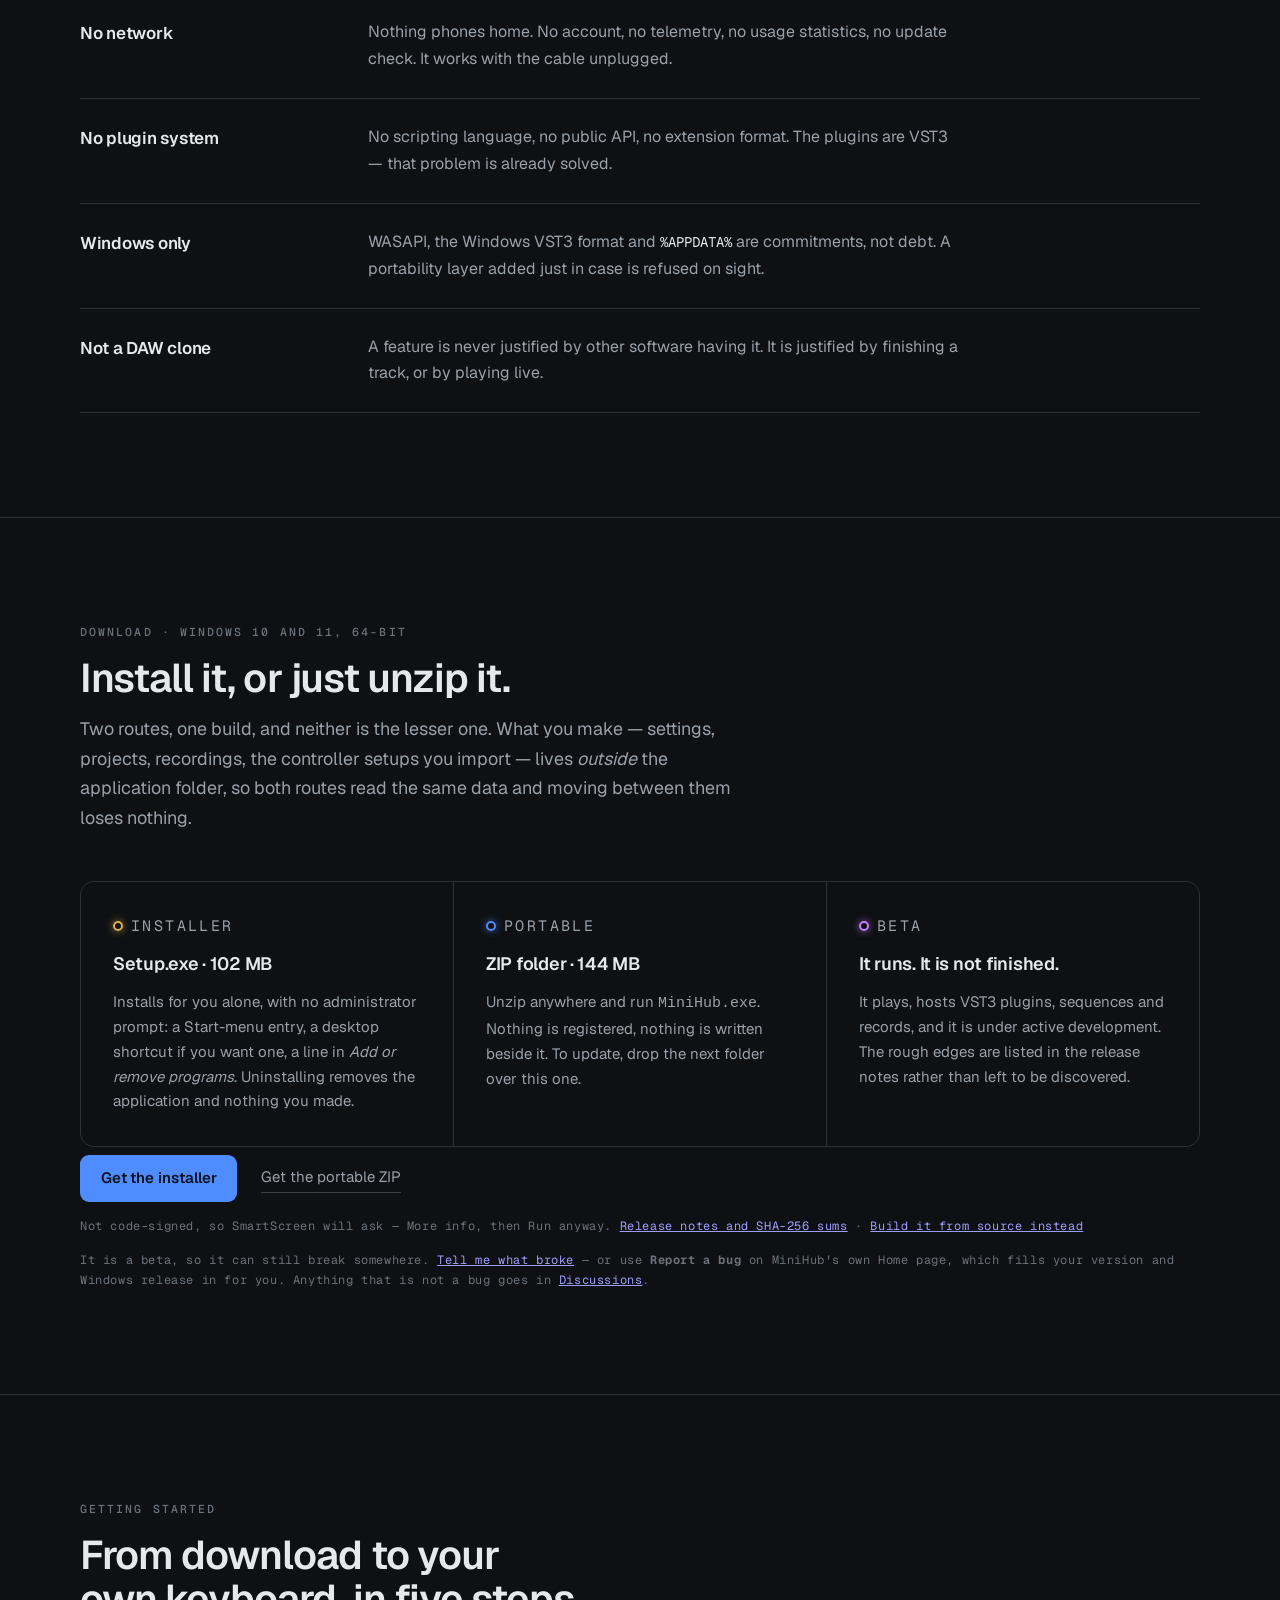
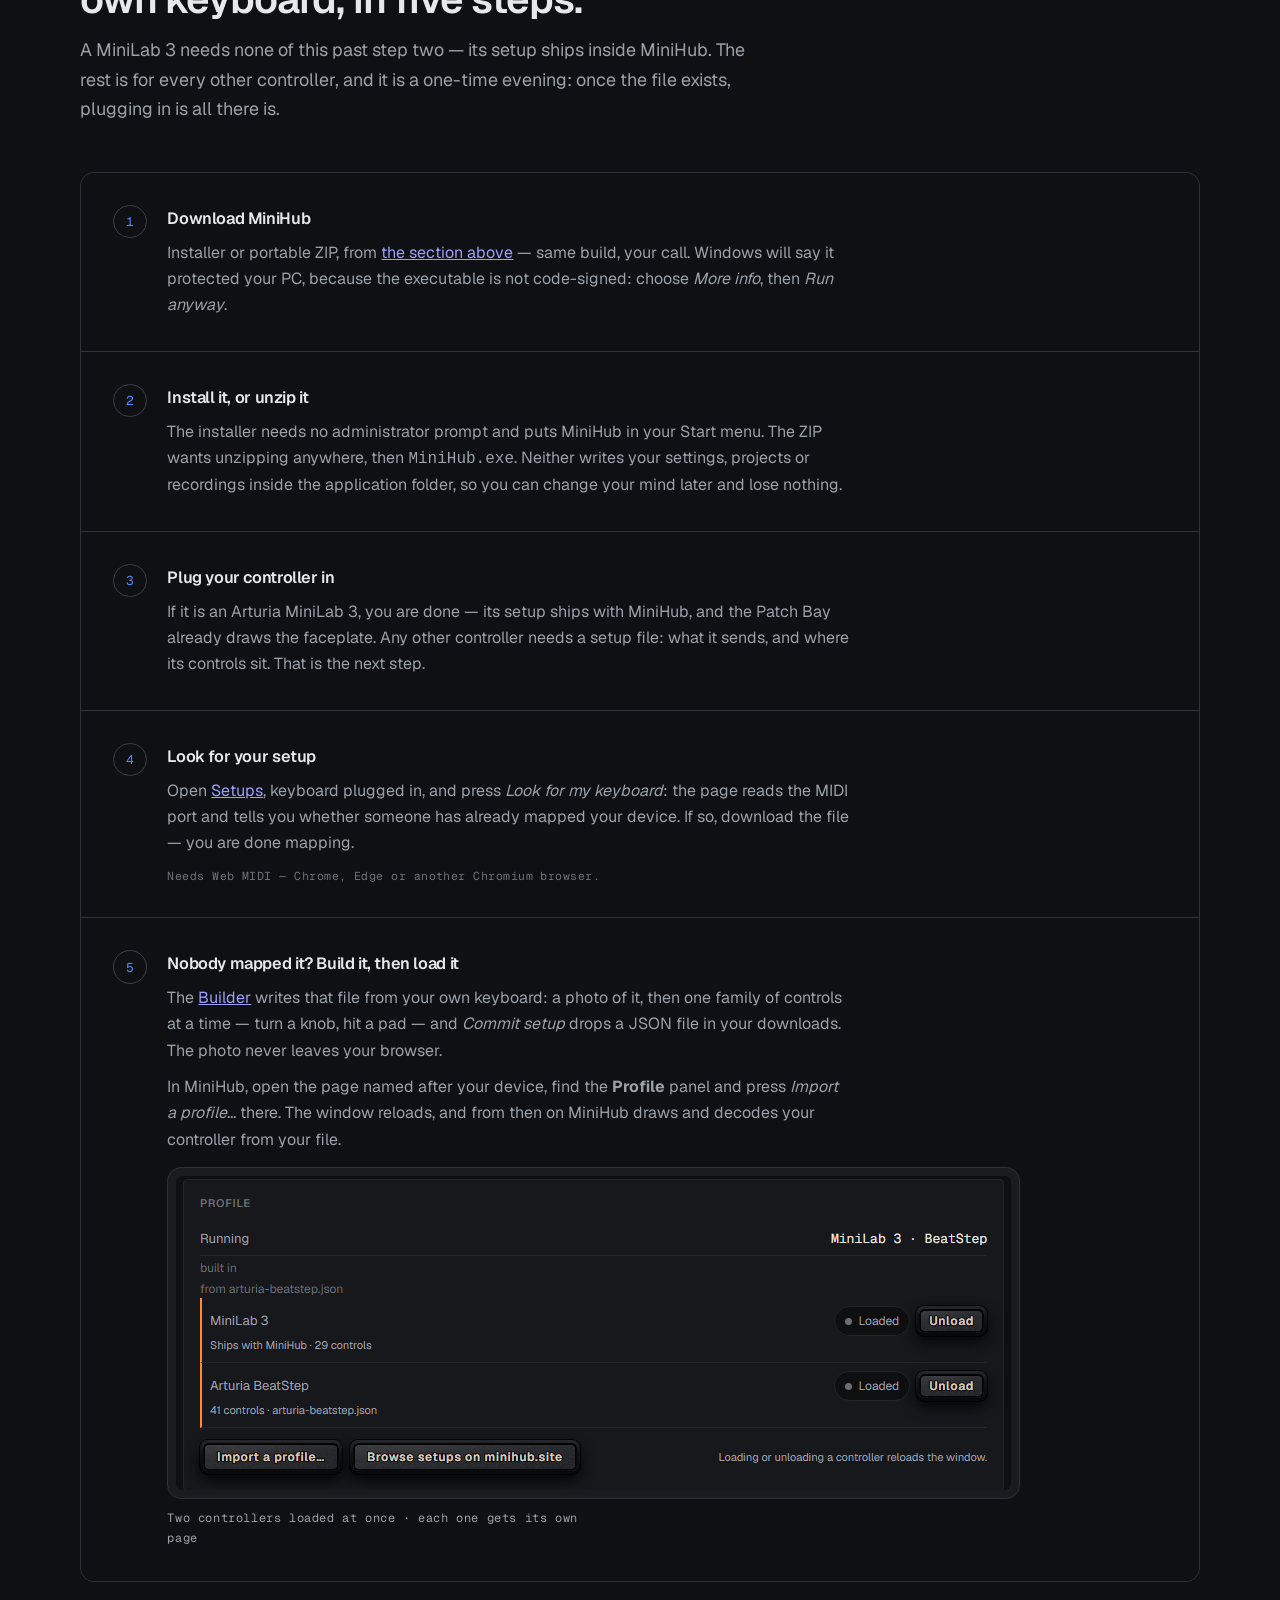
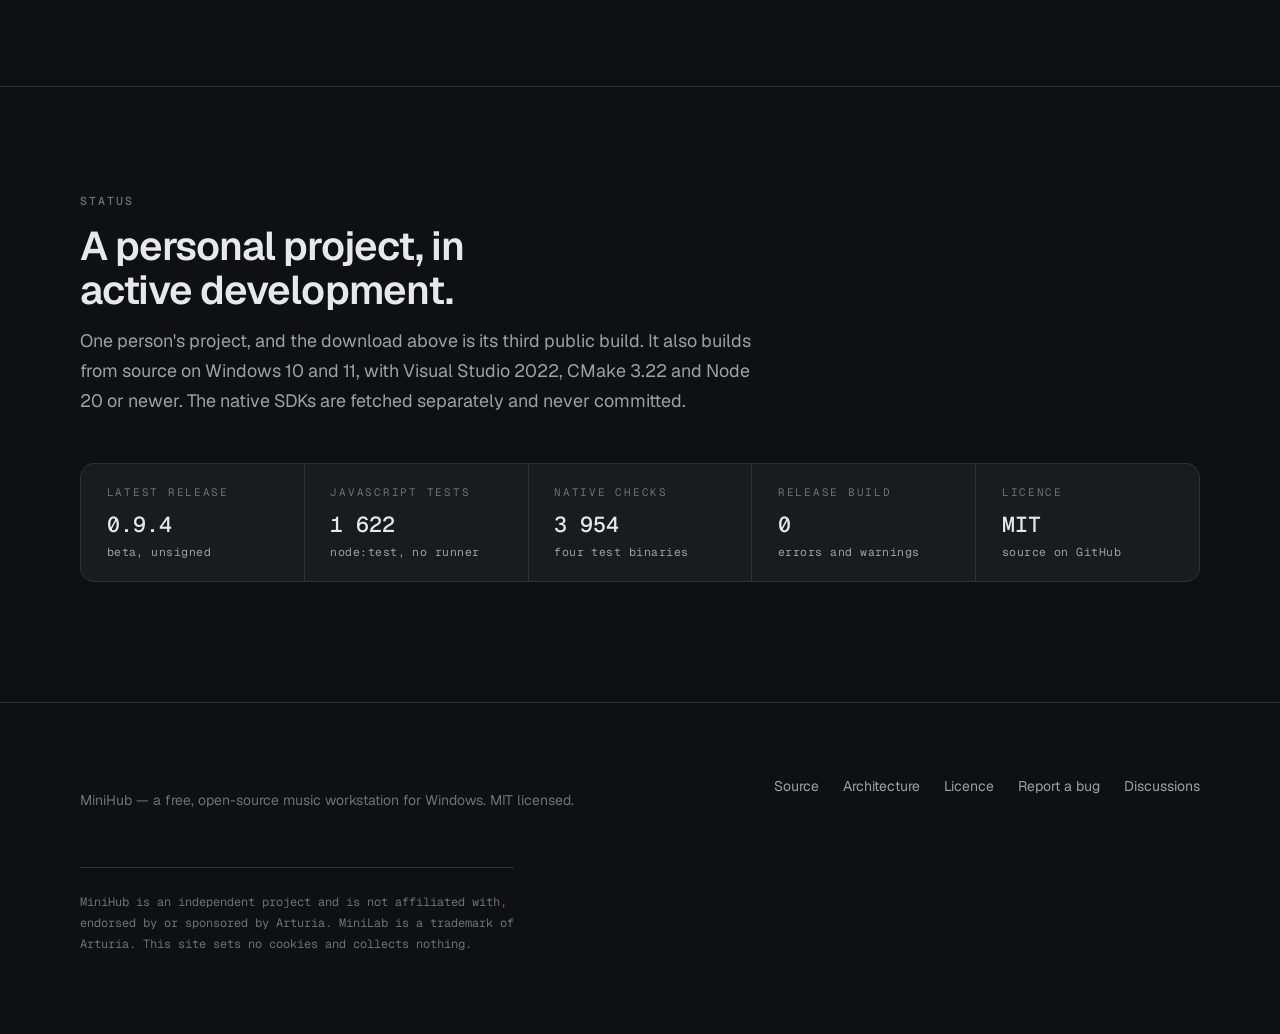
==== commit 645fc0de: "Every shot shows MiniHub 0.9.4: metal keys, desk knobs, the Mix Console The eight captures are retak" ====
--- a/index.html
+++ b/index.html
@@ -14,7 +14,7 @@
 <meta property="og:image" content="https://minihub.site/img/routing.png">
 <meta property="og:image:width" content="1920">
 <meta property="og:image:height" content="1080">
-<meta property="og:image:alt" content="The MiniHub Patch Bay: a MiniLab 3 and a BeatStep, each drawn as its own faceplate, send control cables to the CTRL In of VST 1, whose Audio Out feeds Audio Output.">
+<meta property="og:image:alt" content="The MiniHub Patch Bay: a MiniLab 3 and a BeatStep, each drawn as its own faceplate, send control cables to VST 1, whose audio goes on to the Mix Console.">
 <meta name="twitter:card" content="summary_large_image">
 <meta http-equiv="Content-Security-Policy" content="default-src 'self'; img-src 'self' data:; font-src 'self'; style-src 'self'; script-src 'none'; base-uri 'none'; form-action 'none'; frame-ancestors 'none'">
 <meta name="color-scheme" content="dark">
@@ -97,7 +97,7 @@
         <picture>
           <source srcset="img/routing.avif" type="image/avif">
           <img src="img/routing.png" width="1920" height="1080"
-               alt="The MiniHub Patch Bay seen from behind, in the full window: a MiniLab 3 and a BeatStep, each drawn as its own faceplate, send dashed control cables from four knobs, a pad and a fader, and from four knobs and two pads, into the CTRL IN of VST 1; the MiniLab 3 MIDI OUT reaches the MIDI IN of that same plugin, whose AUDIO OUT feeds Audio Output. The header carries the transport, the sidebar lists the two controllers, Audio Output, the Sequencer, the Patch Bay and VST 1, and the status bar reads Controller connected and Audio engine running.">
+               alt="The MiniHub Patch Bay seen from behind, in the full window: a MiniLab 3 and a BeatStep, each drawn as its own faceplate, send dashed control cables from four knobs, a pad and a fader, and from four knobs and two pads, to VST 1, which holds one plugin; the MiniLab 3's MIDI OUT reaches the same node, whose audio goes on to the Mix Console. VST 1's card lists what reaches it — the MiniLab 3's MIDI, the MiniLab 3's controls and the BeatStep's controls — each switched On, and the Mix Console's lists VST 1's audio. The header carries the transport and its metal keys, the sidebar lists the two controllers, the Mix Console, the Sequencer, the Patch Bay and VST 1, and the status bar reads No controller detected and Audio engine running.">
         </picture>
       </figure>
       <p class="caption">Patch Bay · knobs and pads reach the parameters of the plugin, the keys reach its notes, and only VST 1 makes sound</p>
@@ -189,7 +189,7 @@
         <picture>
           <source srcset="img/bindings.avif" type="image/avif">
           <img src="img/bindings.png" width="1402" height="182"
-               alt="The bindings bar: the MiniLab 3 drawn as it is, with knobs K1 to K4, fader F1 and pad P1 marked as bound and K1 selected; beside it, K1 reads Vital · Filter 1 Cutoff, its range running from min to max, next to an Arm Learning button and a Clear button.">
+               alt="The bindings bar: the MiniLab 3 drawn as it is, with knob K1 bound and selected; beside it, K1 reads Vital · Filter 1 Cutoff, its range running from min to max, next to an Arm Learning key and a Clear key.">
         </picture>
       </figure>
       <p class="caption">Control bindings · K1 bound to the filter cutoff of Vital, over its whole range</p>
@@ -265,7 +265,7 @@
         <picture>
           <source srcset="img/sequencer.avif" type="image/avif">
           <img src="img/sequencer.png" width="1712" height="482"
-               alt="The MiniHub Sequencer: four MIDI tracks named Keys, Bass, Lead and Arp, with clips across eight bars and the Lead coming in at bar 5, Keys armed to record. Above them the selected track reads Arp, its input Minilab3 MIDI and its destination Arpeggiator 1, both cables reported connected, and a green line says the armed and routed tracks are ready to record; Loop runs from bar 1 to 4 and Record is set to Overdub.">
+               alt="The MiniHub Sequencer: four MIDI tracks named Keys, Bass, Lead and Arp, with clips across eight bars and the Lead coming in at bar 5, Keys armed to record. Above them the selected track reads Arp, with no MIDI input, since no controller is connected, and its destination Arpeggiator 1, its output cable reported connected; a line asks for a controller to be connected and chosen as a track's input. Loop runs from bar 1 to 4 and Record is set to Overdub.">
         </picture>
       </figure>
       <p class="caption">Sequencer · four tracks over eight bars, and the input and destination of the selected one, both cables in place</p>
@@ -397,7 +397,7 @@
         <picture>
           <source srcset="img/example-two-chains.avif" type="image/avif">
           <img src="img/example-two-chains.png" width="1920" height="800"
-               alt="The MiniHub Patch Bay with twelve nodes. Audio Player 1 feeds VST 1, VST 2, VST 3 and VST 4 in a row — Airwindows Consolidated twice, Wider and TDR Nova — into Mixer 1's first input; Audio Player 2 feeds VST 5 and VST 6, kHs Flanger and kHs Pitch Shifter, into Mixer 1's second input, while the MiniLab 3 sends two control cables to VST 6's CTRL IN. Mixer 1 goes into the Sequencer's AUDIO IN and the Sequencer into Audio Output. The sidebar lists VST 1 to VST 6, then Audio Player 1 and 2, then Mixer 1; the header's Plays selector reads Sequencer.">
+               alt="The MiniHub Patch Bay with twelve nodes. Audio Player 1 feeds VST 1, VST 2, VST 3 and VST 4 in a row — Airwindows Consolidated twice, Wider and TDR Nova — into Mixer 1; Audio Player 2 feeds VST 5 and VST 6, kHs Flanger and kHs Pitch Shifter, into Mixer 1 as well, while the MiniLab 3 sends two control cables to VST 6. Mixer 1 goes into the Sequencer and the Sequencer into the Mix Console. The sidebar lists VST 1 to VST 6, then Audio Player 1 and 2, then Mixer 1; the header's Plays selector reads Sequencer.">
         </picture>
       </figure>
       <p class="caption">Example patch &middot; one file into two chains in parallel, mixed, recorded, and heard back through the Sequencer alone</p>
@@ -424,8 +424,8 @@
         <article class="feature">
           <p class="feature-tag"><span class="port is-midi"></span> Record, then listen</p>
           <h3>The take, without its sources</h3>
-          <p>The mix goes into the Sequencer's AUDIO IN, where an armed audio
-             track records it and passes it on to the output. Set
+          <p>The mix goes into the Sequencer, where an armed audio track
+             records it and passes it on to the Mix Console. Set
              <em>Plays</em> to Sequencer and Play gives back the take alone,
              not the two players it was made from.</p>
         </article>
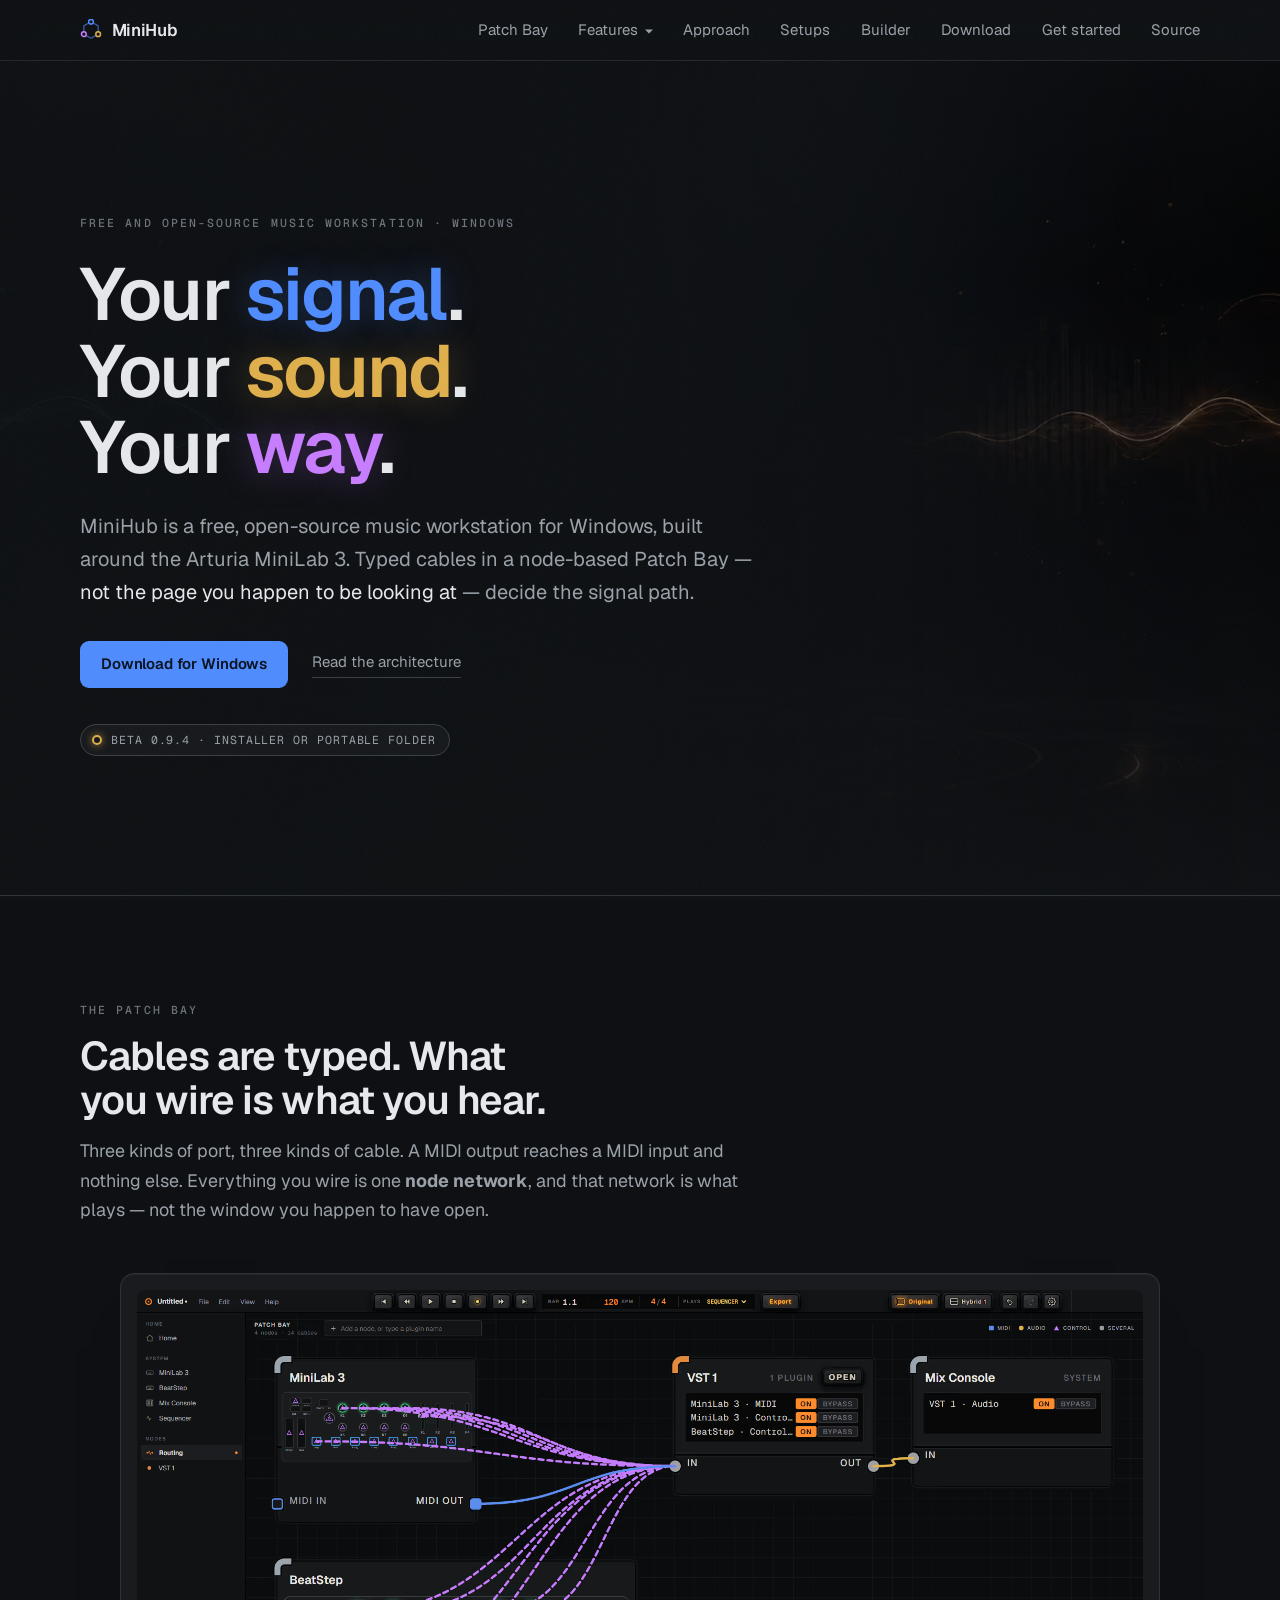
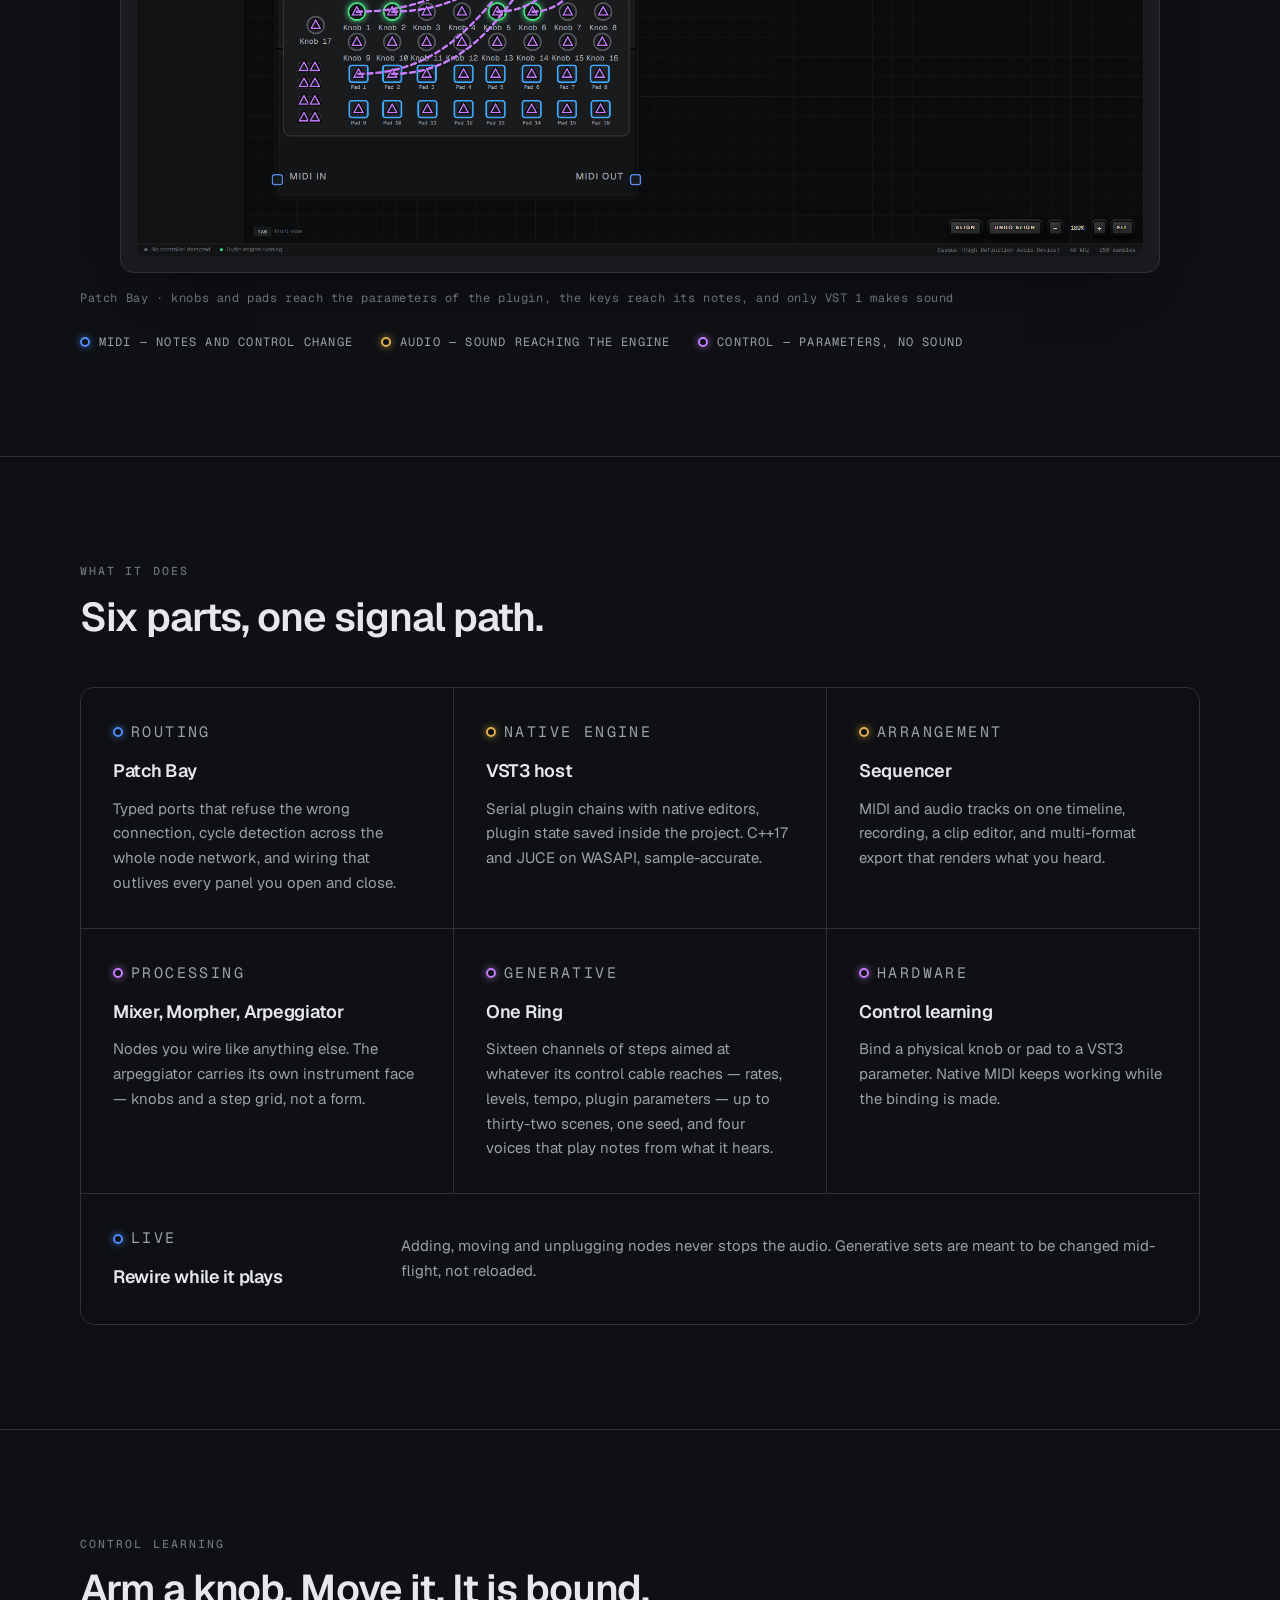
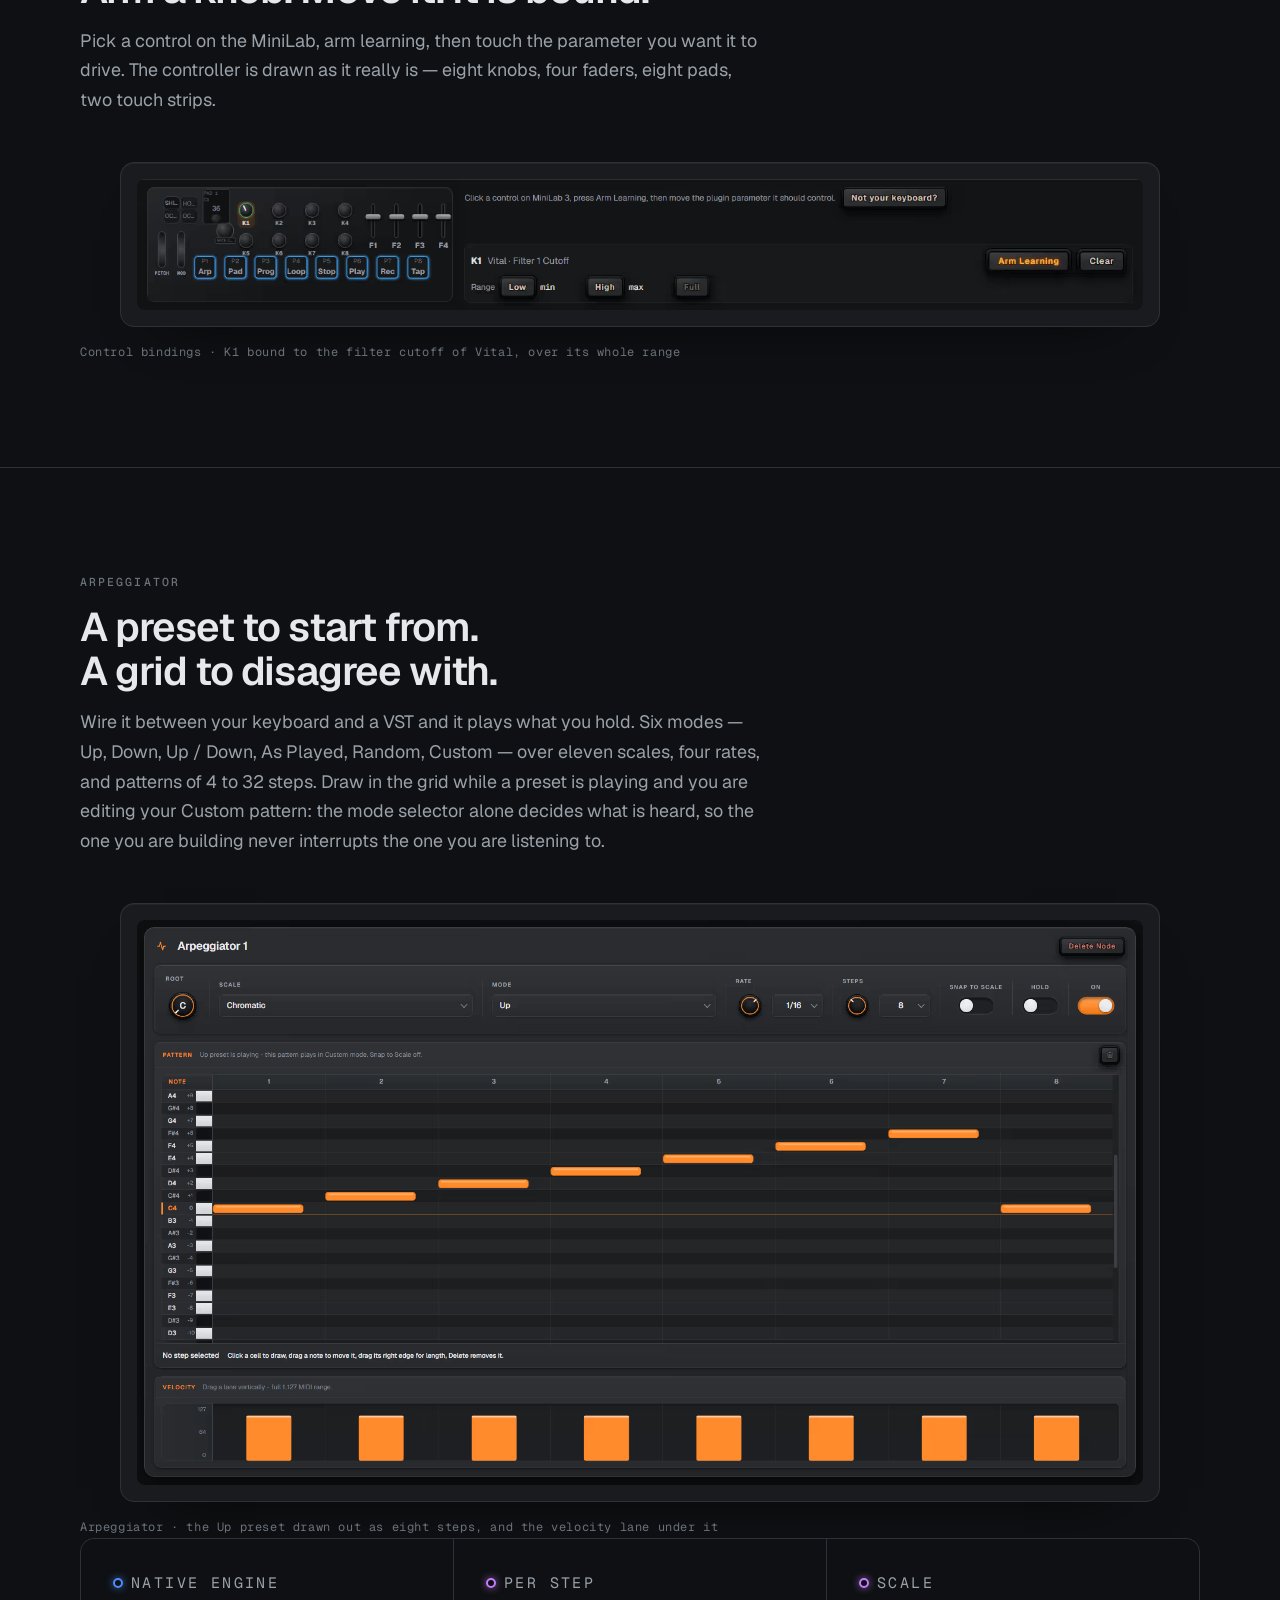
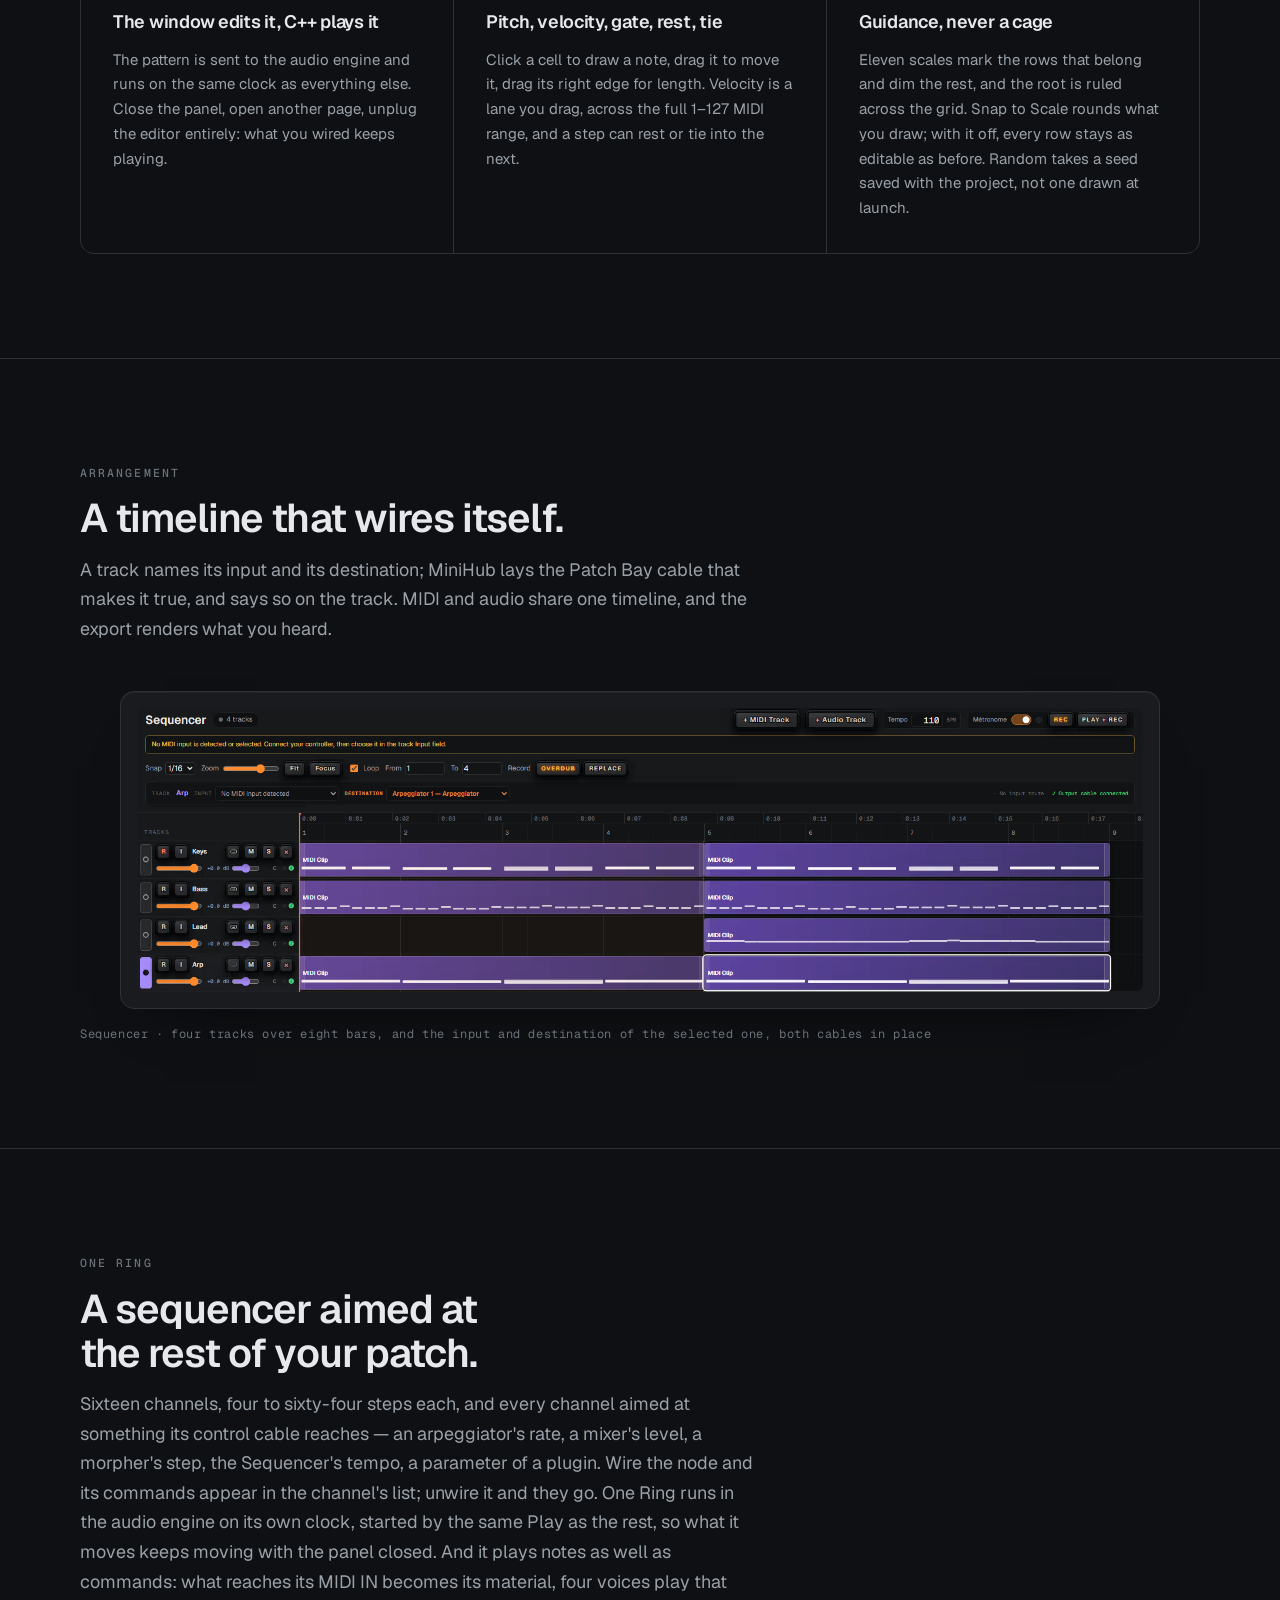
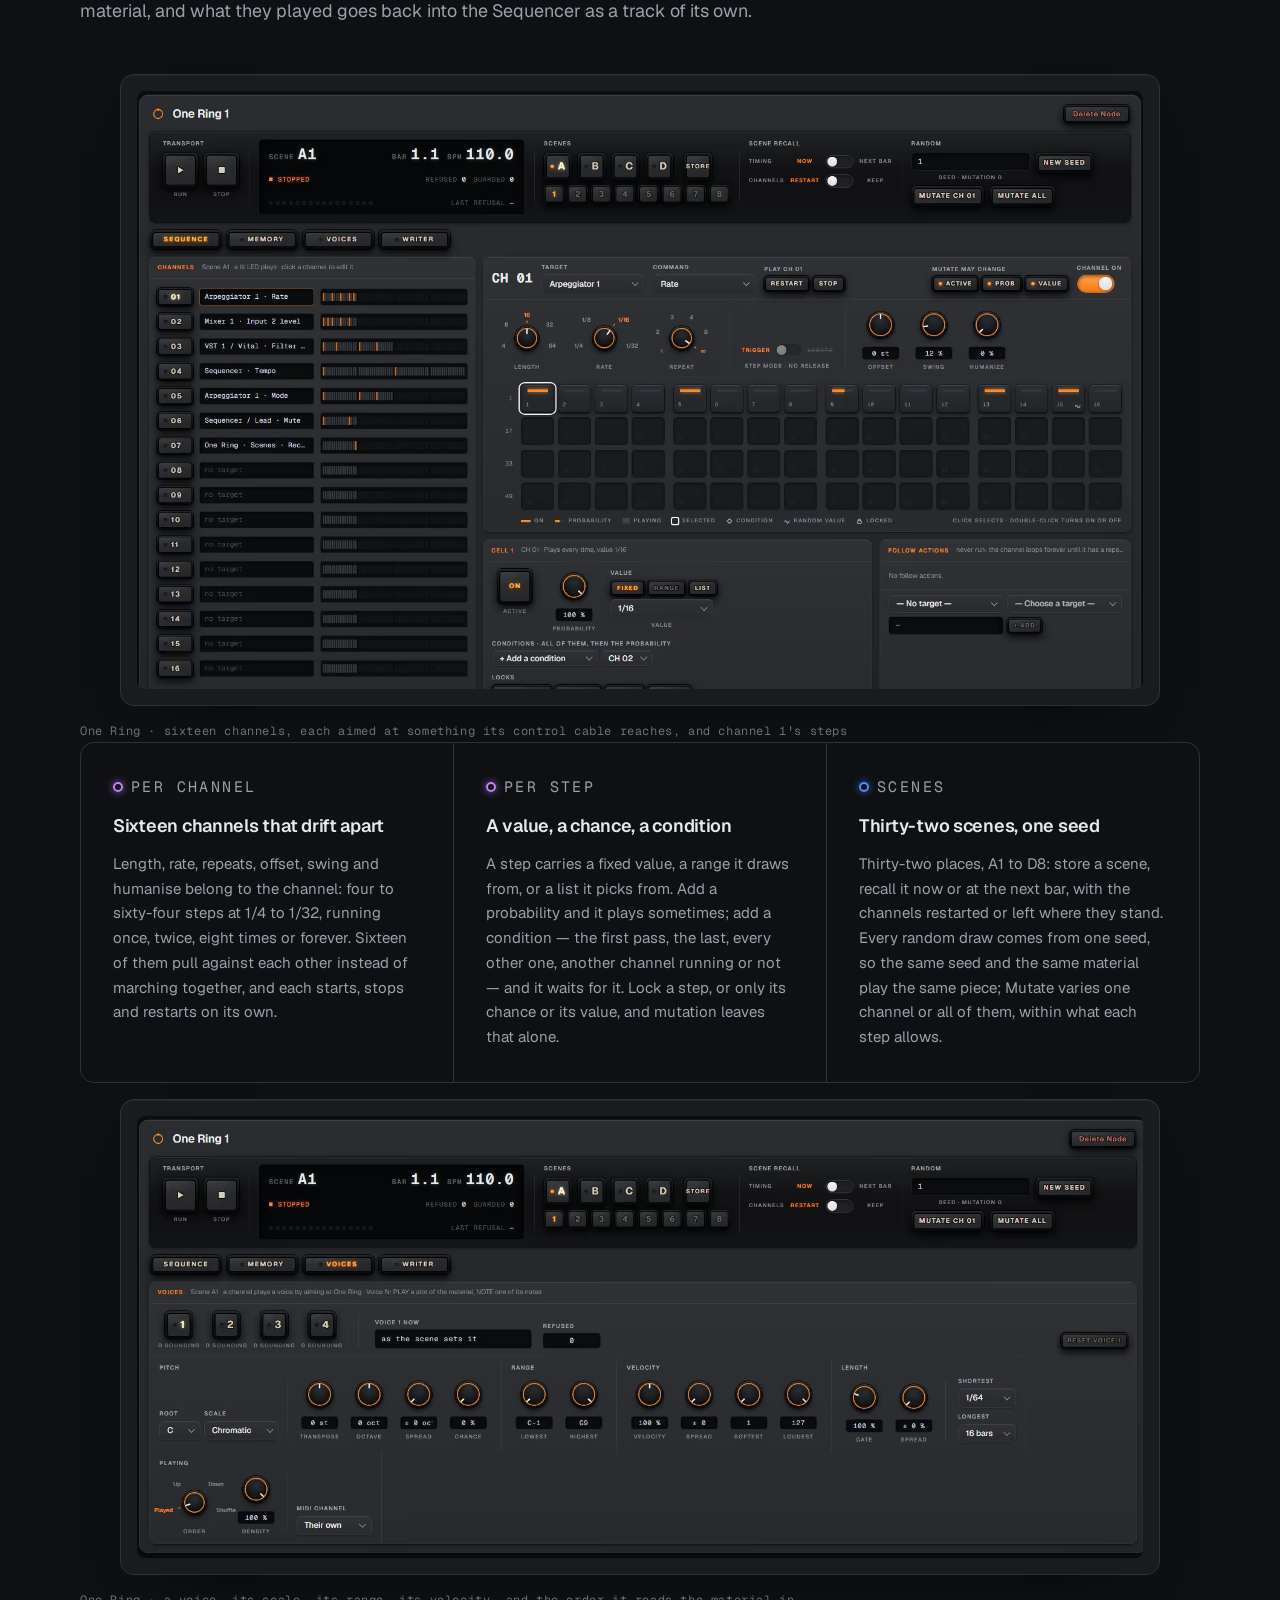
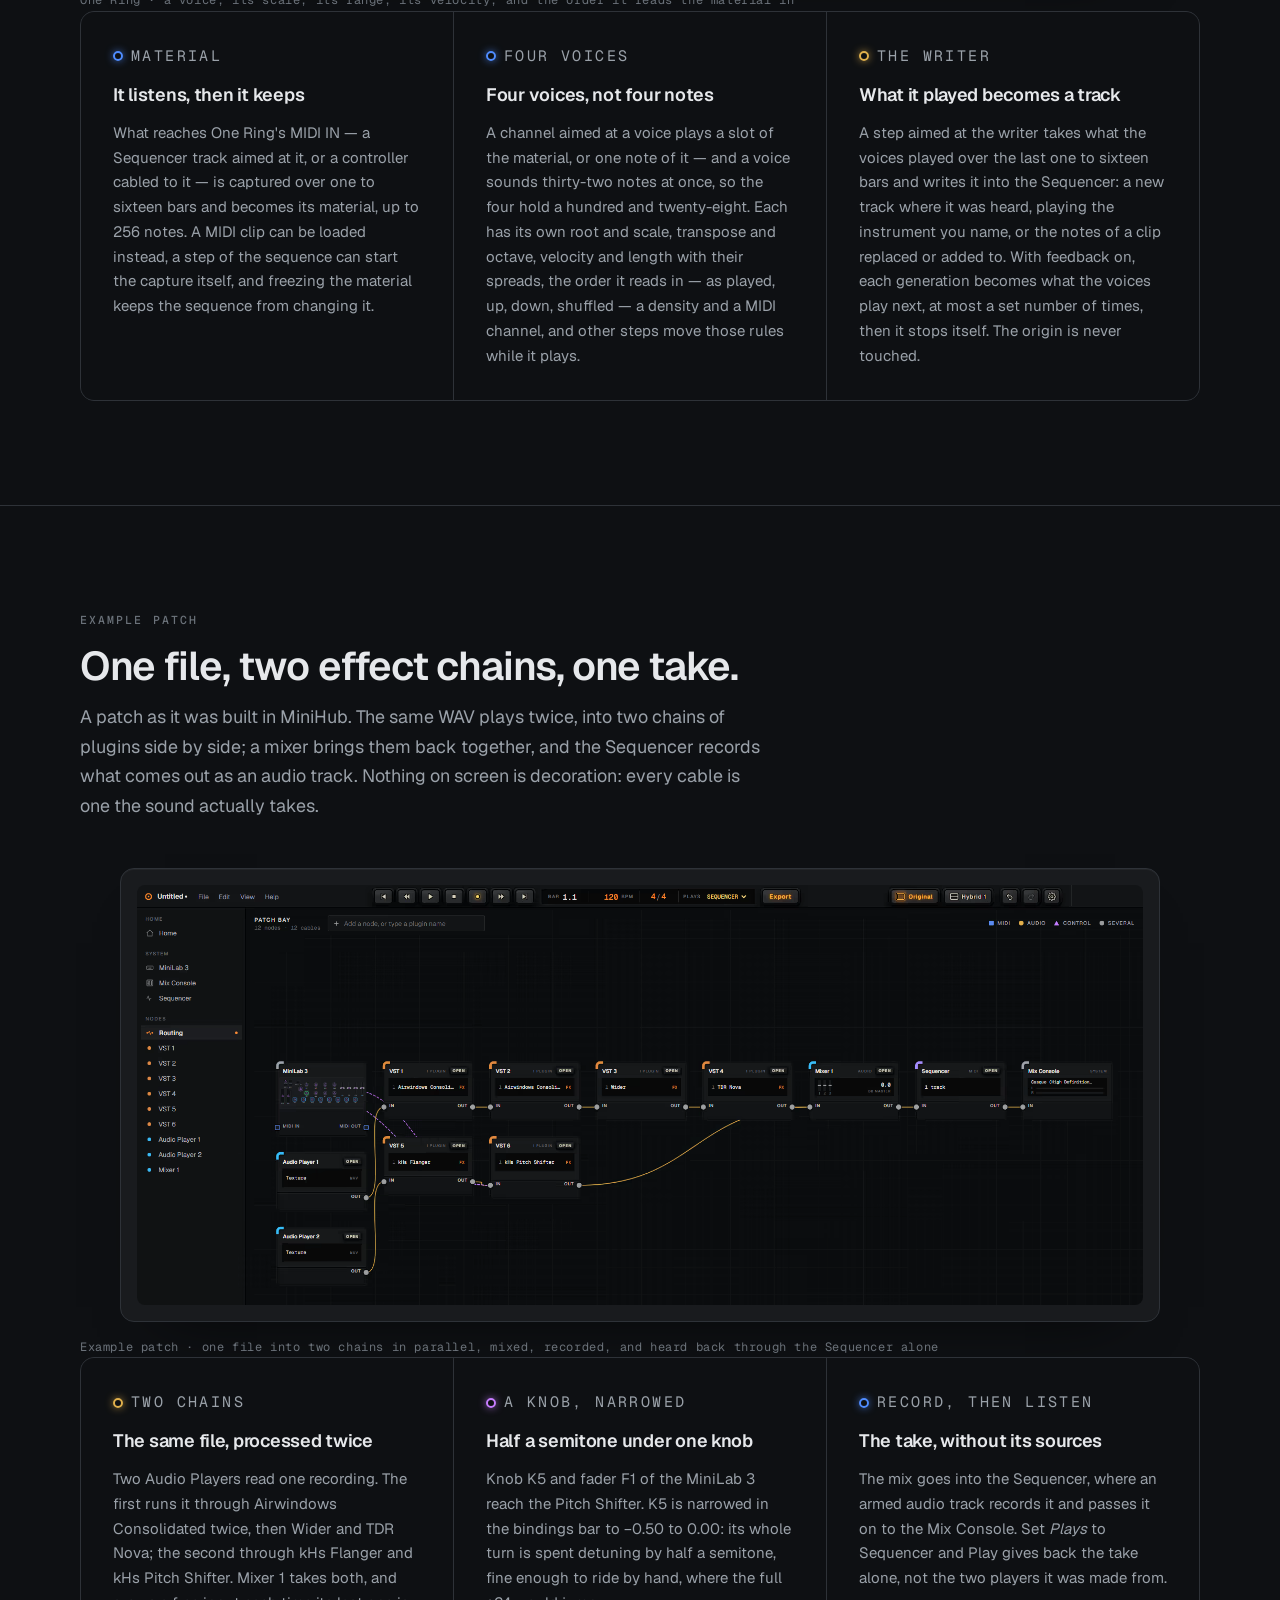
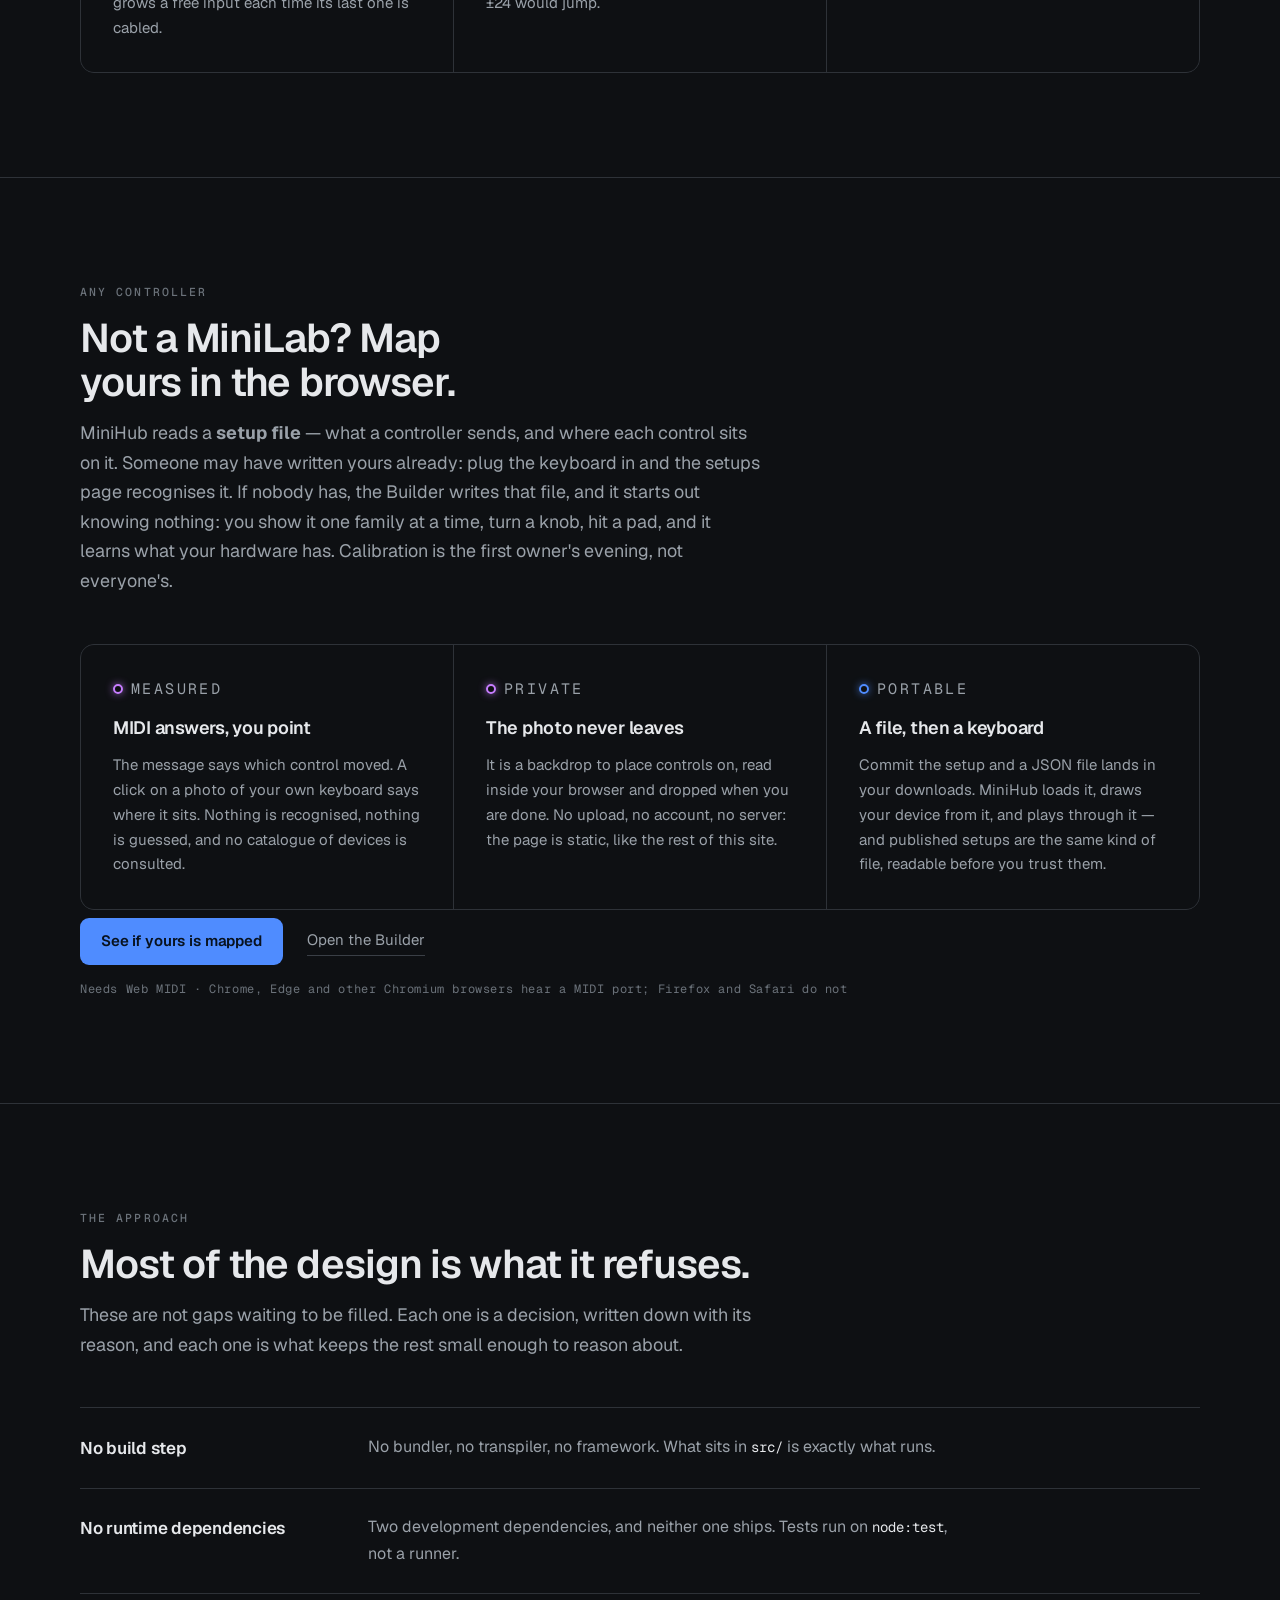
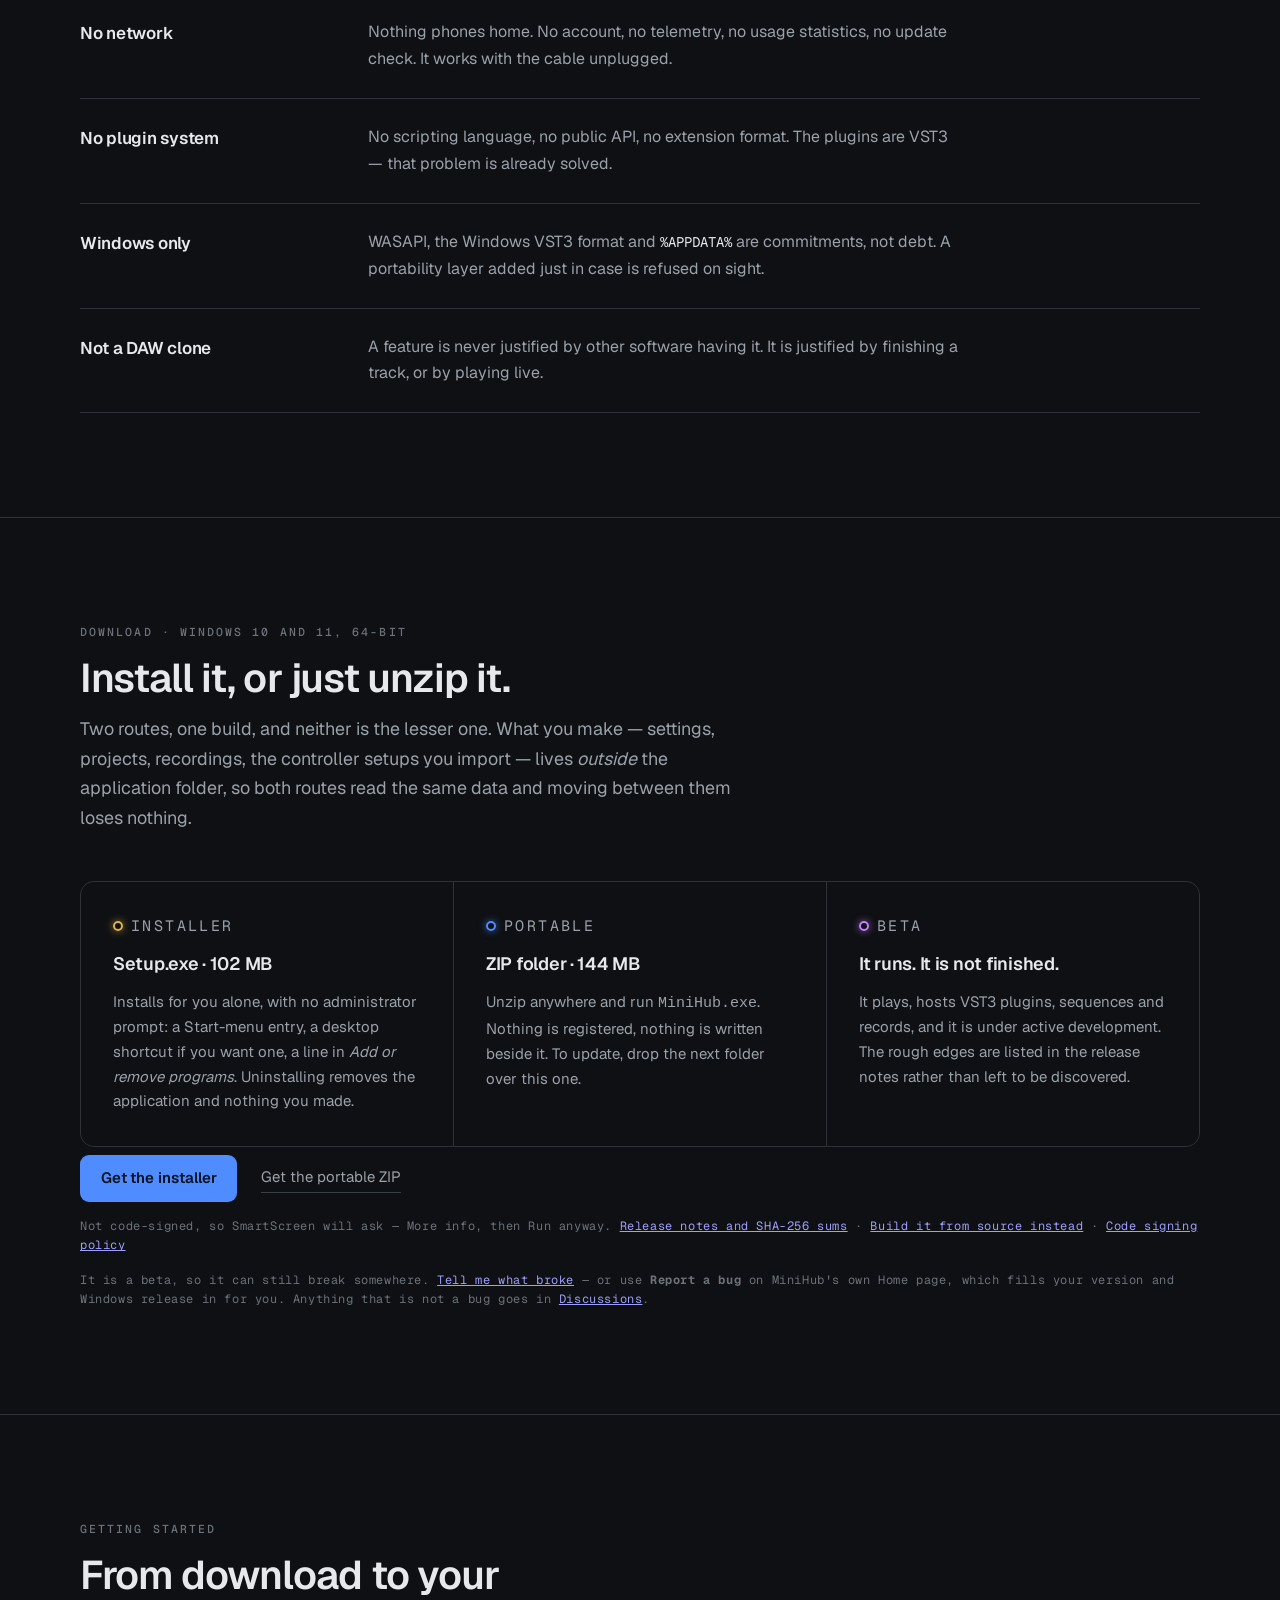
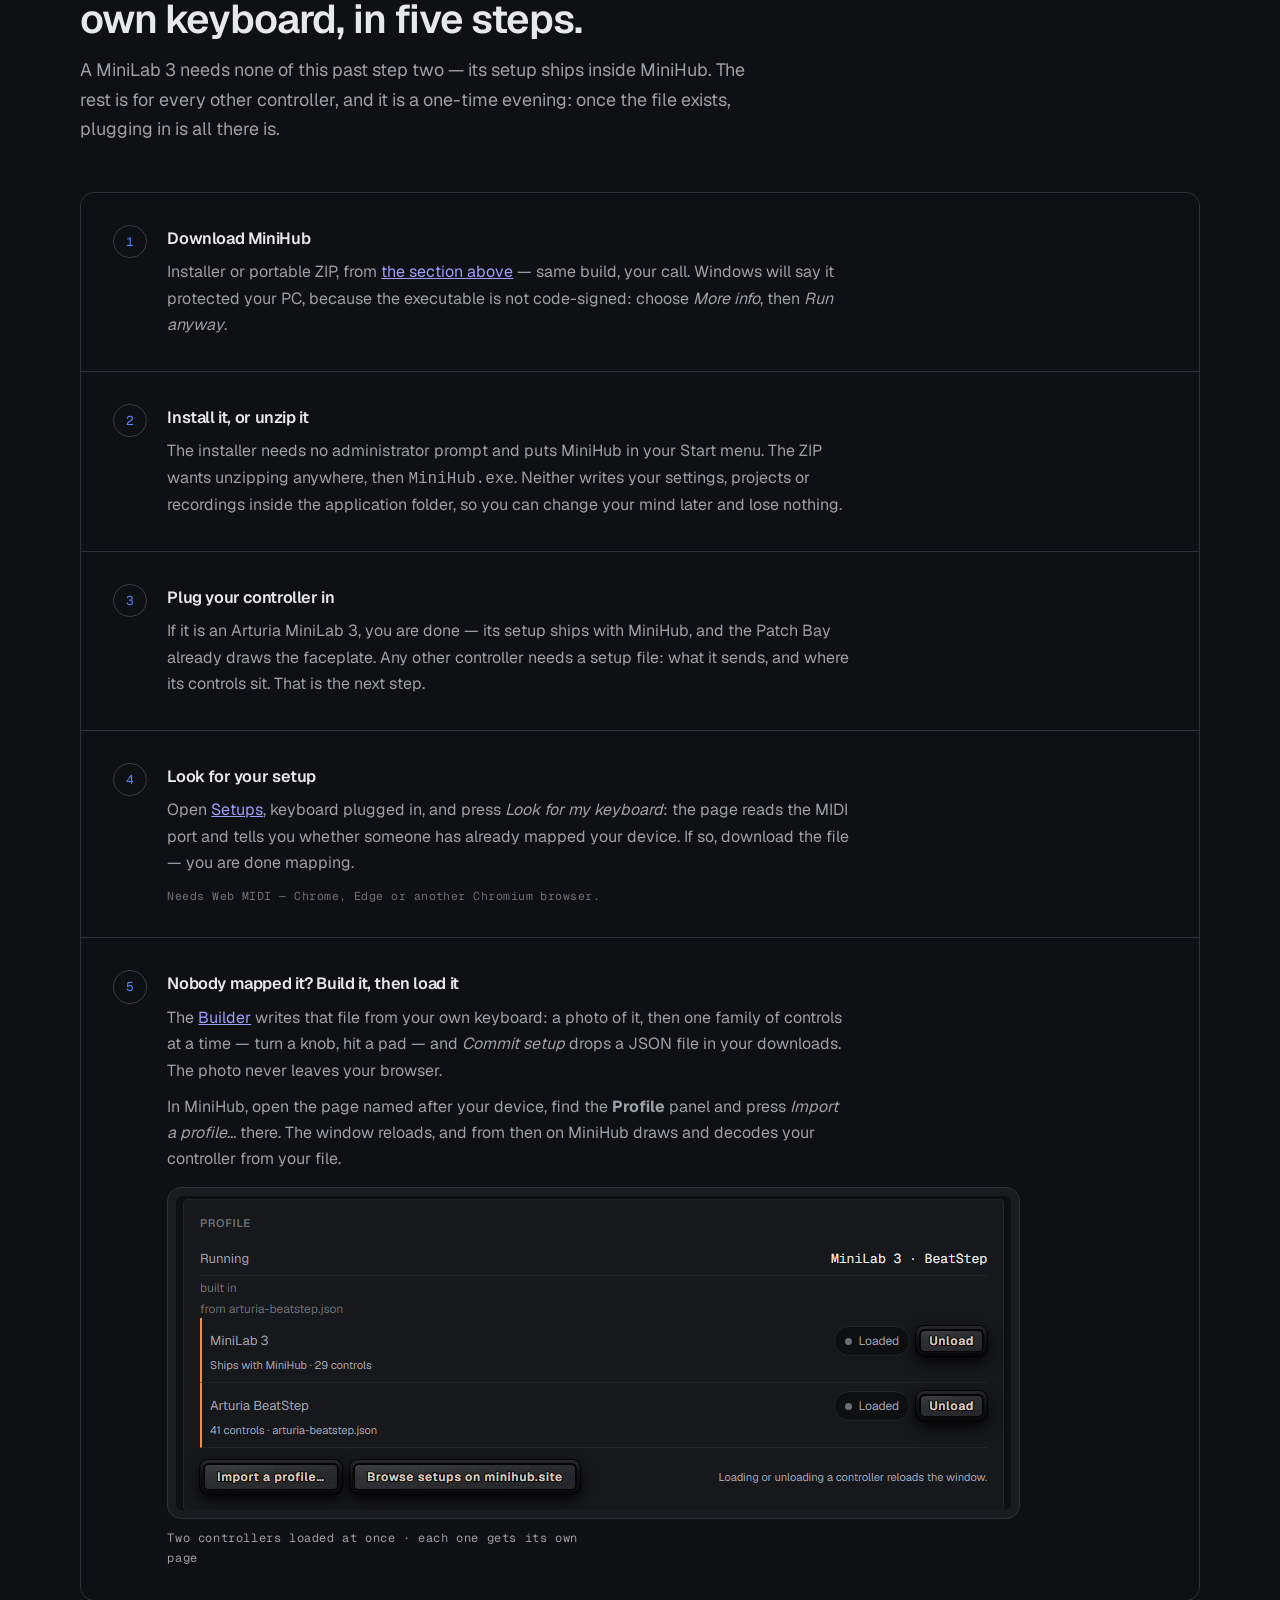
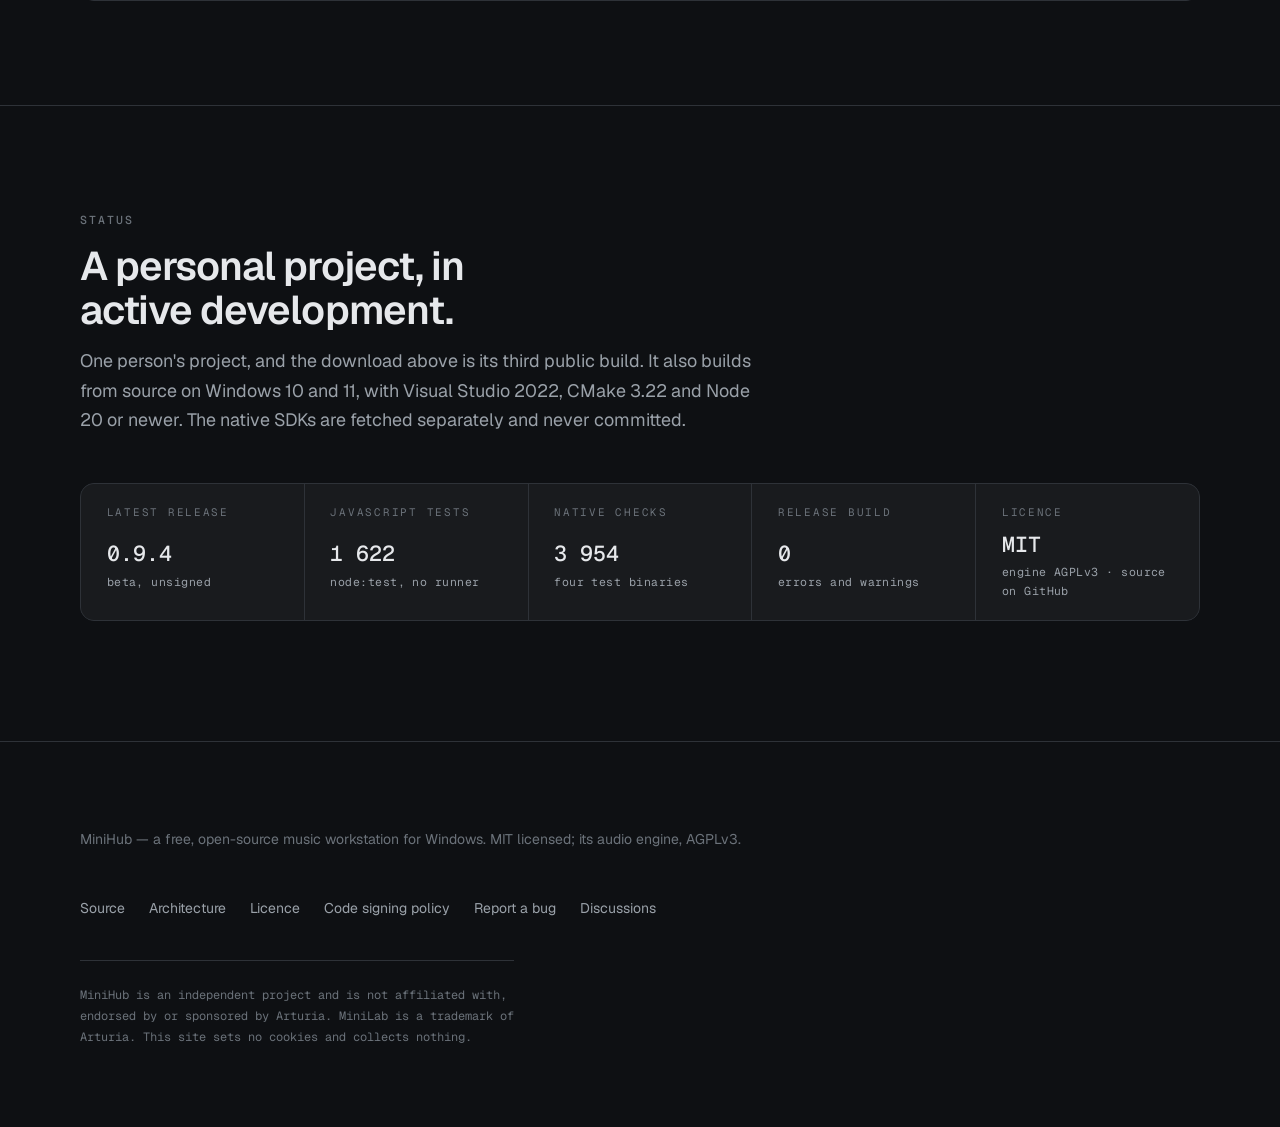
==== commit acdde4b9: "A Code signing policy page, linked from every footer and the download SignPath Foundation's wording," ====
--- a/index.html
+++ b/index.html
@@ -4,7 +4,7 @@
 <meta charset="utf-8">
 <meta name="viewport" content="width=device-width, initial-scale=1">
 <title>MiniHub — free, open-source node-based DAW for Windows</title>
-<meta name="description" content="A free, open-source DAW for Windows: a node-based Patch Bay of typed cables, a native VST3 host and a sample-accurate MIDI and audio sequencer, built around the Arturia MiniLab 3.">
+<meta name="description" content="A free, open-source DAW for Windows that works with any MIDI controller: a node-based Patch Bay of typed cables, a native VST3 host and a sample-accurate MIDI and audio sequencer. Map your controller in the browser, or start with the Arturia MiniLab 3.">
 <link rel="canonical" href="https://minihub.site/">
 <meta property="og:type" content="website">
 <meta property="og:site_name" content="MiniHub">
@@ -576,7 +576,7 @@
         <a class="btn" href="https://github.com/DavidfromMonaco/minihub/releases/download/v0.9.4/MiniHub-0.9.4-Setup.exe">Get the installer</a>
         <a class="btn-quiet" href="https://github.com/DavidfromMonaco/minihub/releases/download/v0.9.4/MiniHub-0.9.4-portable.zip">Get the portable ZIP</a>
       </div>
-      <p class="caption">Not code-signed, so SmartScreen will ask — More info, then Run anyway. <a href="https://github.com/DavidfromMonaco/minihub/releases/tag/v0.9.4">Release notes and SHA-256 sums</a> · <a href="https://github.com/DavidfromMonaco/minihub#build-and-run">Build it from source instead</a></p>
+      <p class="caption">Not code-signed, so SmartScreen will ask — More info, then Run anyway. <a href="https://github.com/DavidfromMonaco/minihub/releases/tag/v0.9.4">Release notes and SHA-256 sums</a> · <a href="https://github.com/DavidfromMonaco/minihub#build-and-run">Build it from source instead</a> · <a href="/code-signing/">Code signing policy</a></p>
       <p class="caption">It is a beta, so it can still break somewhere. <a href="https://github.com/DavidfromMonaco/minihub/issues/new/choose">Tell me what broke</a> — or use <strong>Report a bug</strong> on MiniHub's own Home page, which fills your version and Windows release in for you. Anything that is not a bug goes in <a href="https://github.com/DavidfromMonaco/minihub/discussions">Discussions</a>.</p>
     </div>
   </section>
@@ -691,7 +691,7 @@
         </div>
         <div>
           <dt>Licence</dt>
-          <dd>MIT<small>source on GitHub</small></dd>
+          <dd>MIT<small>engine AGPLv3 · source on GitHub</small></dd>
         </div>
       </dl>
     </div>
@@ -702,11 +702,12 @@
 <footer class="site-footer">
   <div class="wrap">
     <div class="footer-grid">
-      <p>MiniHub — a free, open-source music workstation for Windows. MIT licensed.</p>
+      <p>MiniHub — a free, open-source music workstation for Windows. MIT licensed; its audio engine, AGPLv3.</p>
       <ul class="footer-links">
         <li><a href="https://github.com/DavidfromMonaco/minihub">Source</a></li>
         <li><a href="https://github.com/DavidfromMonaco/minihub/blob/master/ARCHITECTURE.md">Architecture</a></li>
         <li><a href="https://github.com/DavidfromMonaco/minihub/blob/master/LICENSE">Licence</a></li>
+        <li><a href="/code-signing/">Code signing policy</a></li>
         <li><a href="https://github.com/DavidfromMonaco/minihub/issues/new/choose">Report a bug</a></li>
         <li><a href="https://github.com/DavidfromMonaco/minihub/discussions">Discussions</a></li>
       </ul>
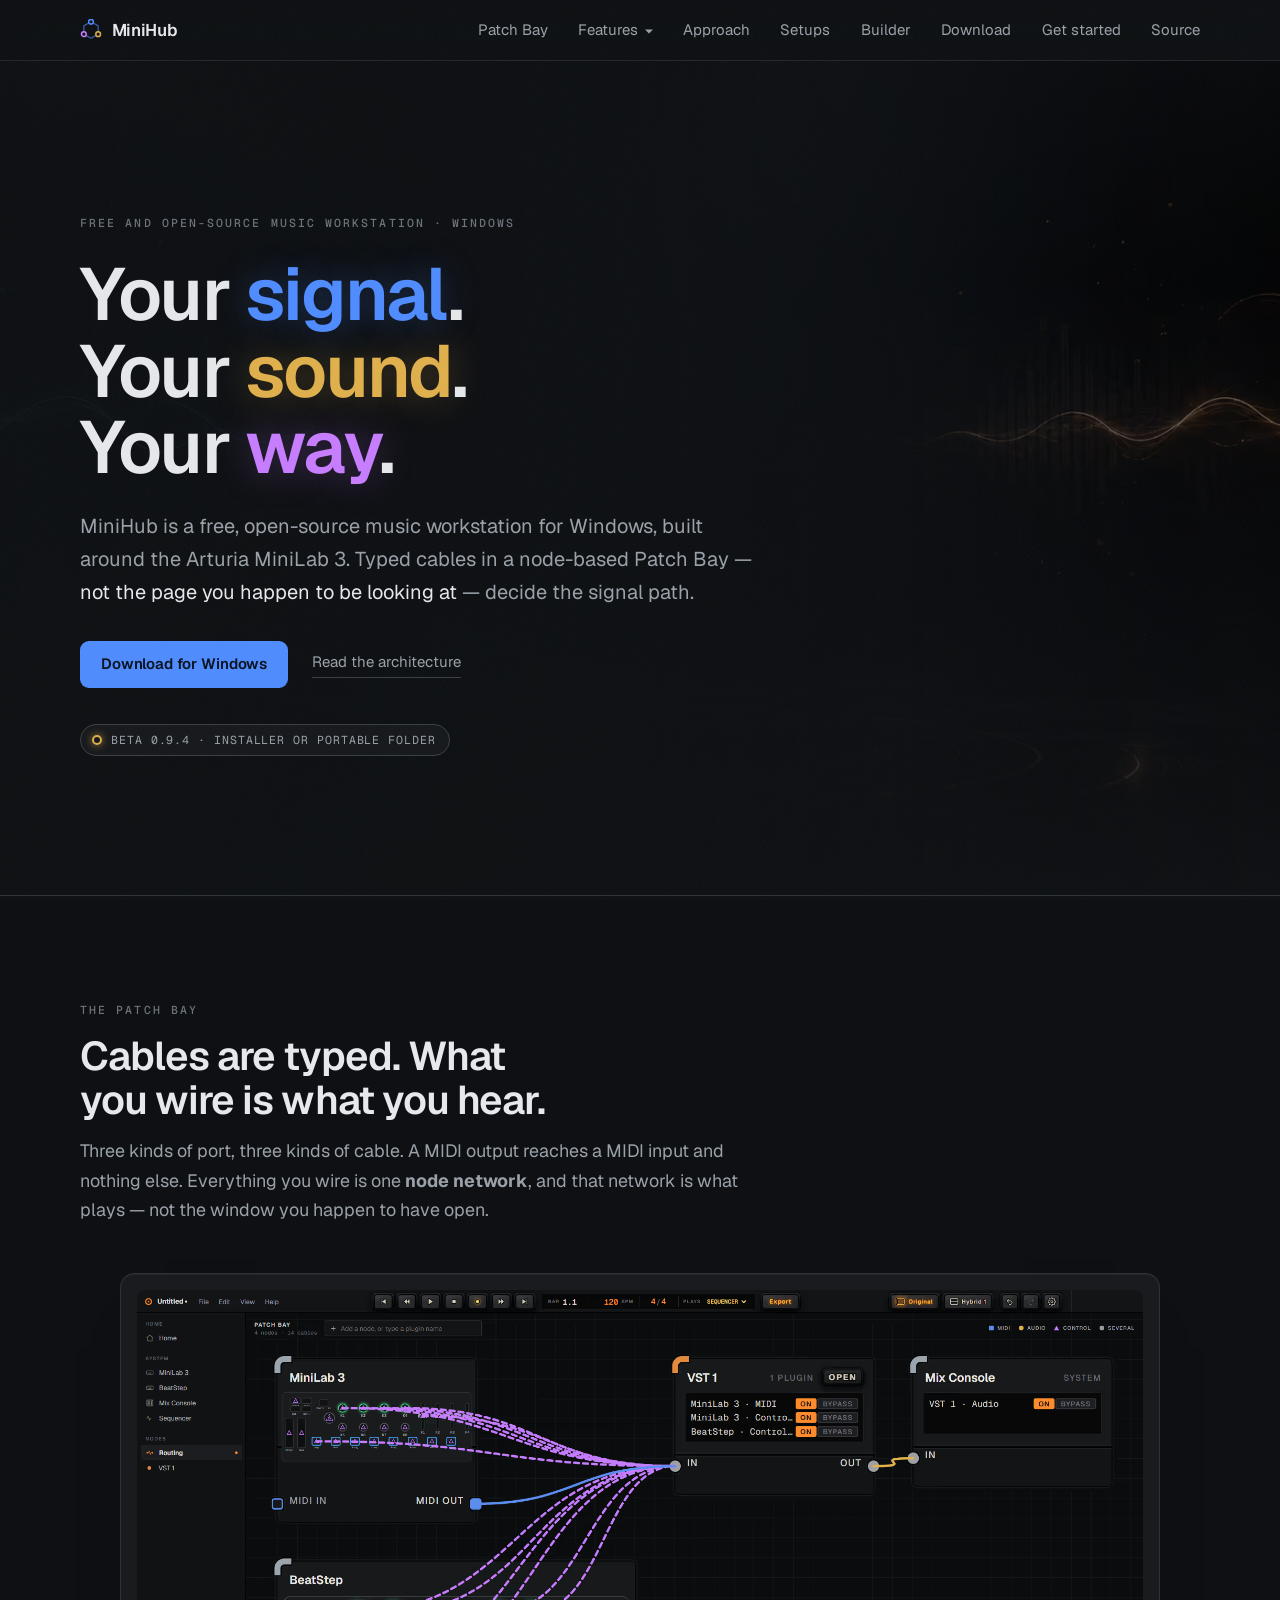
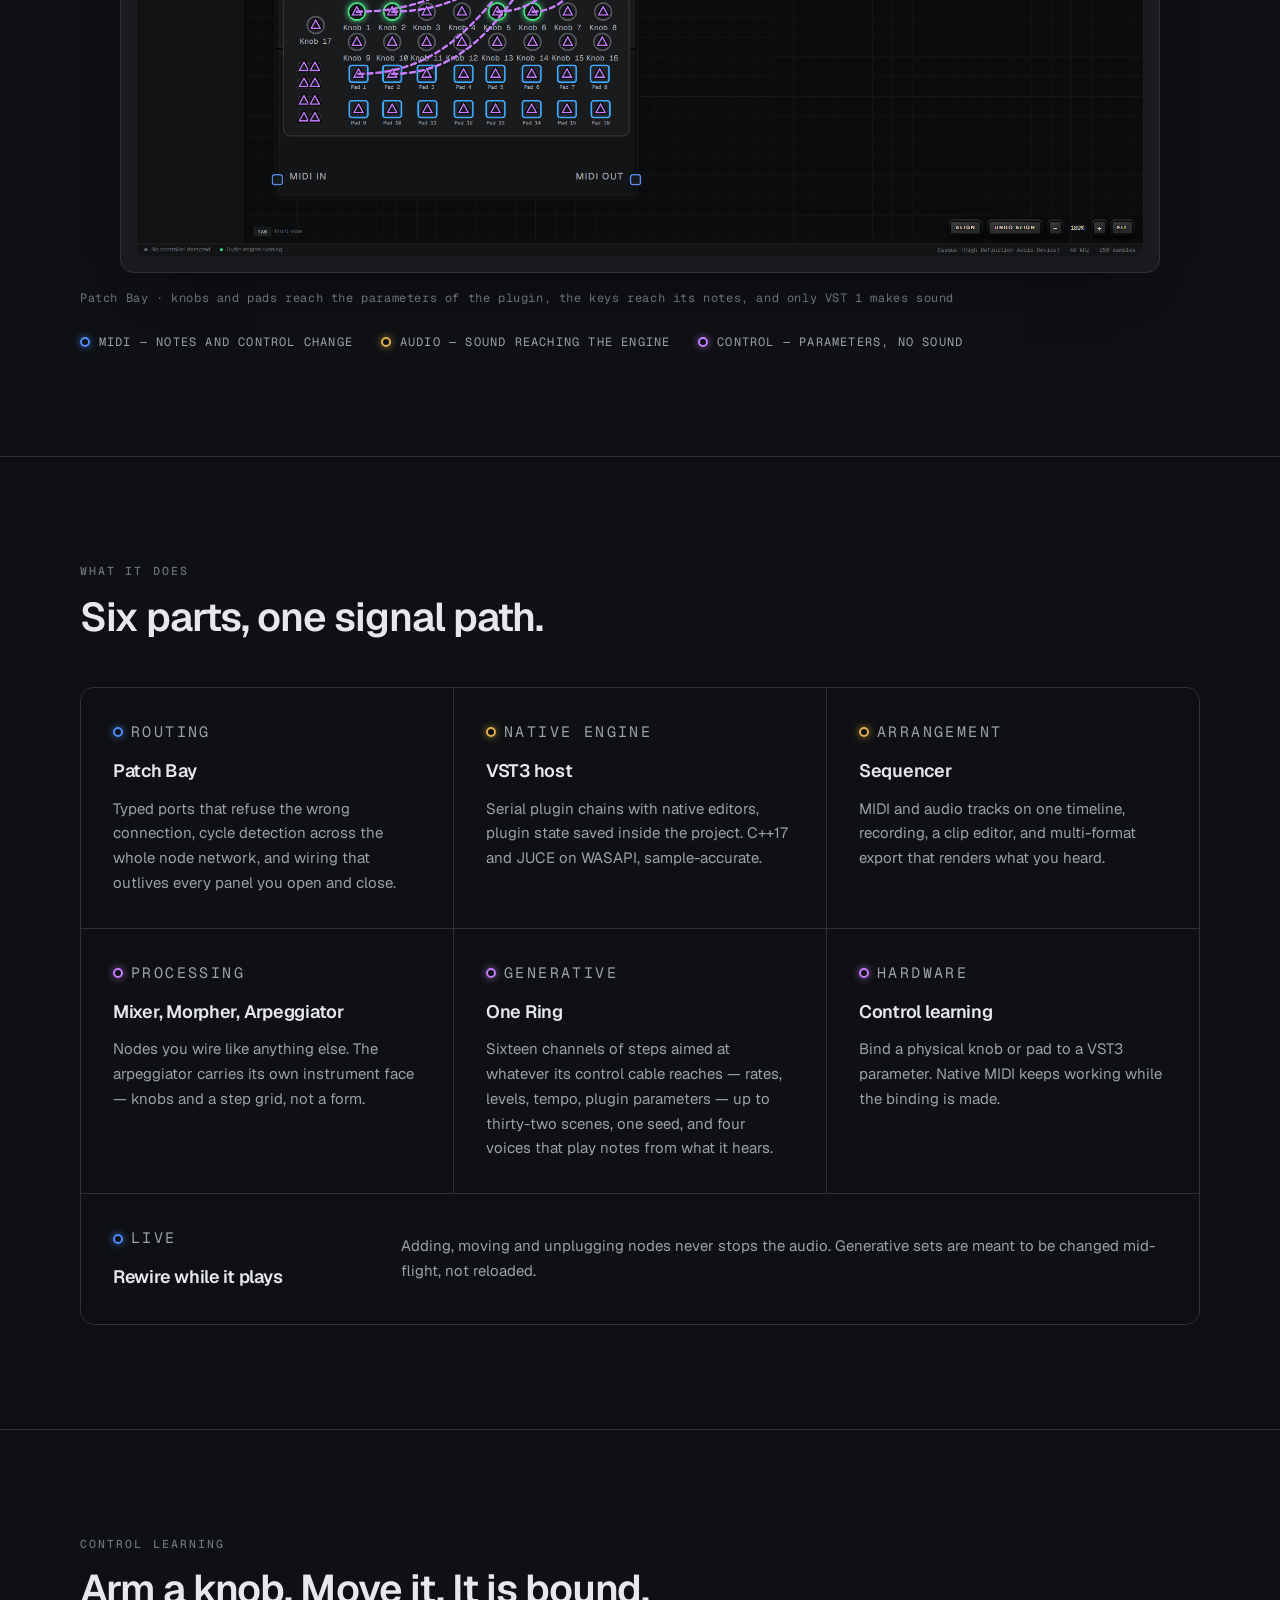
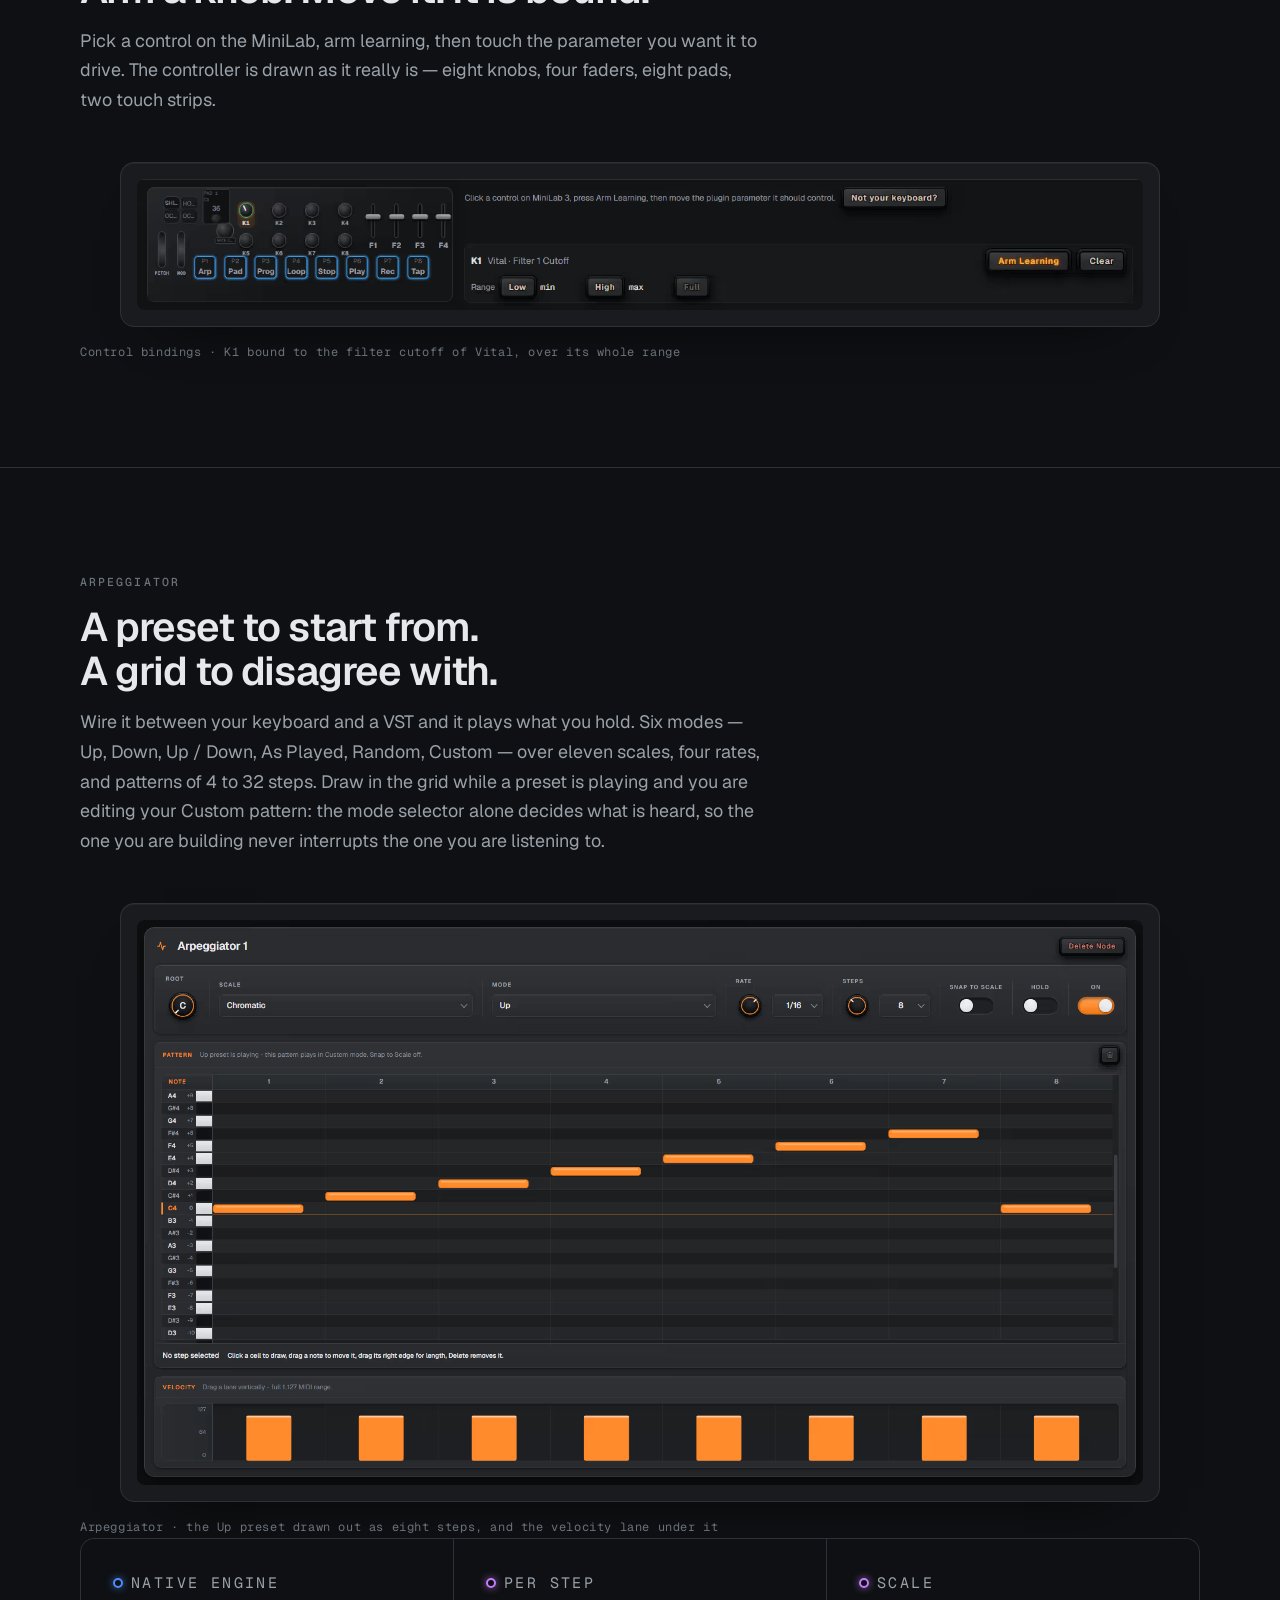
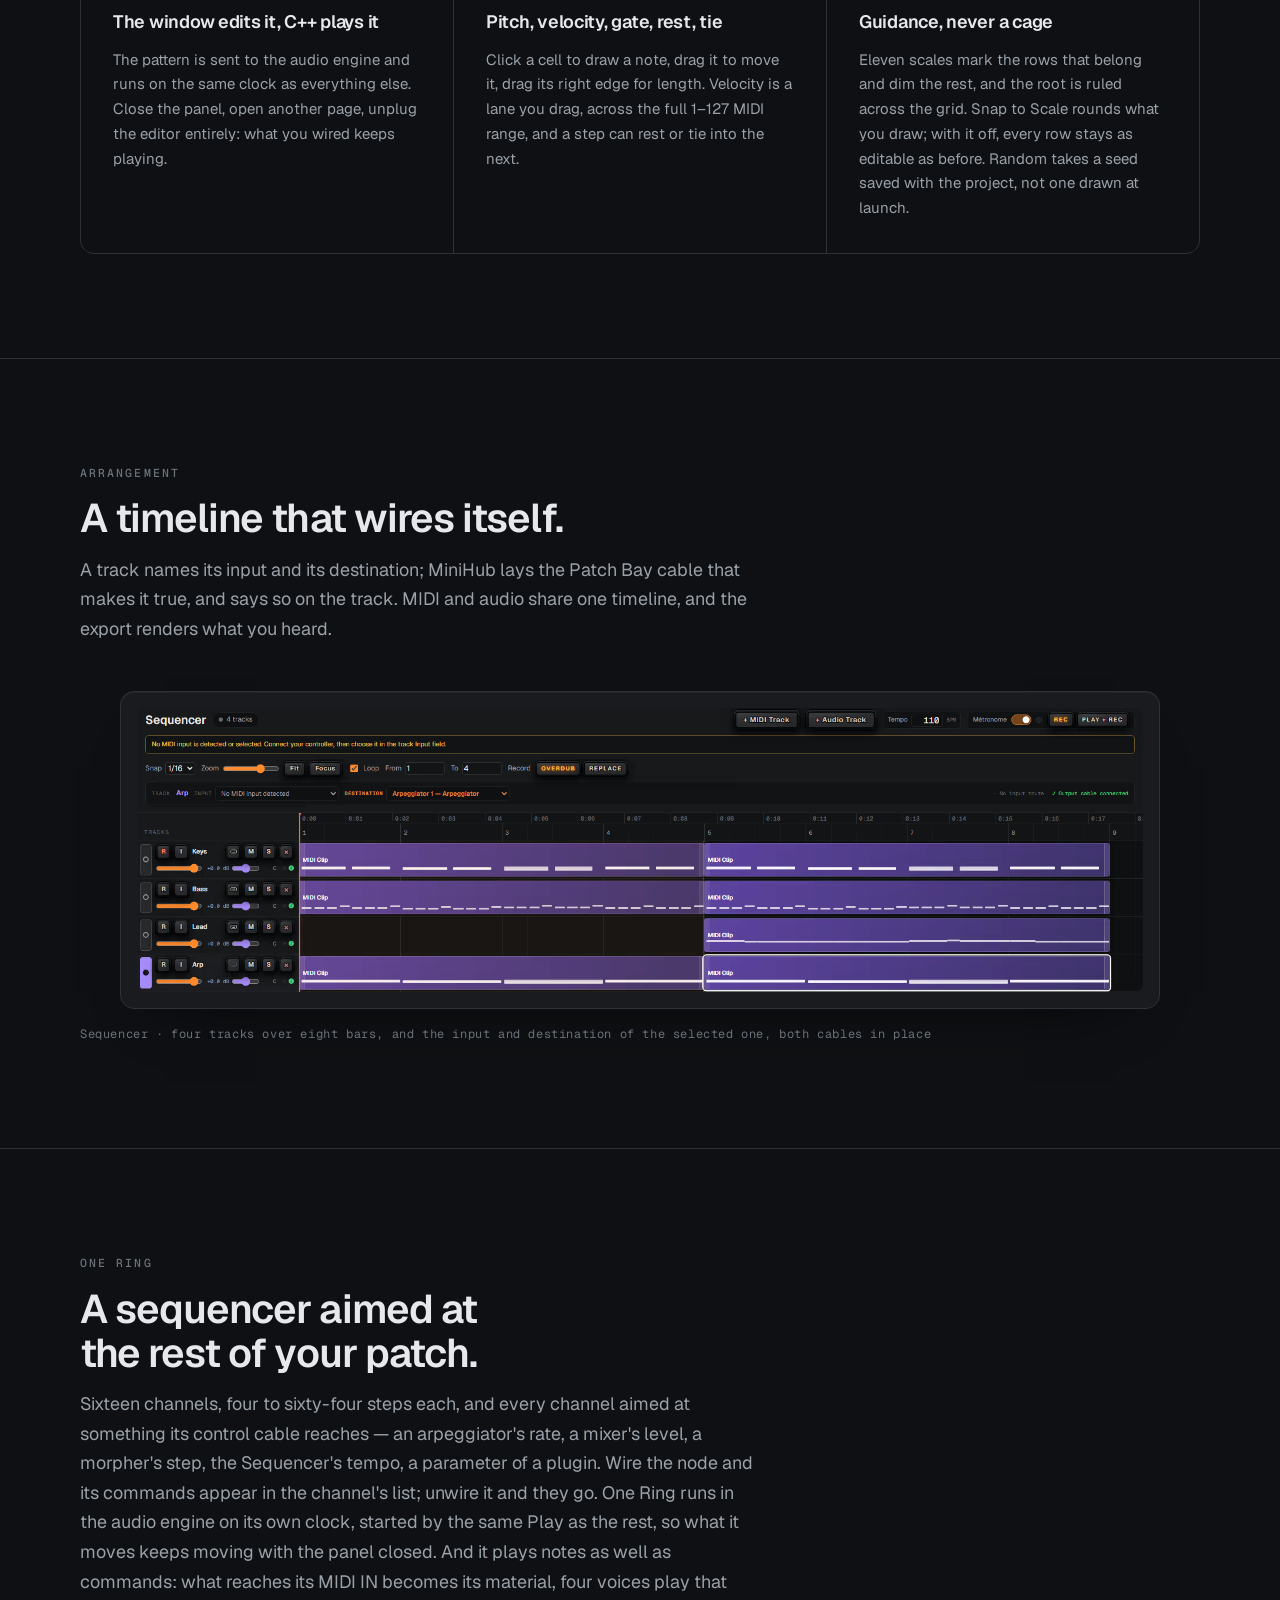
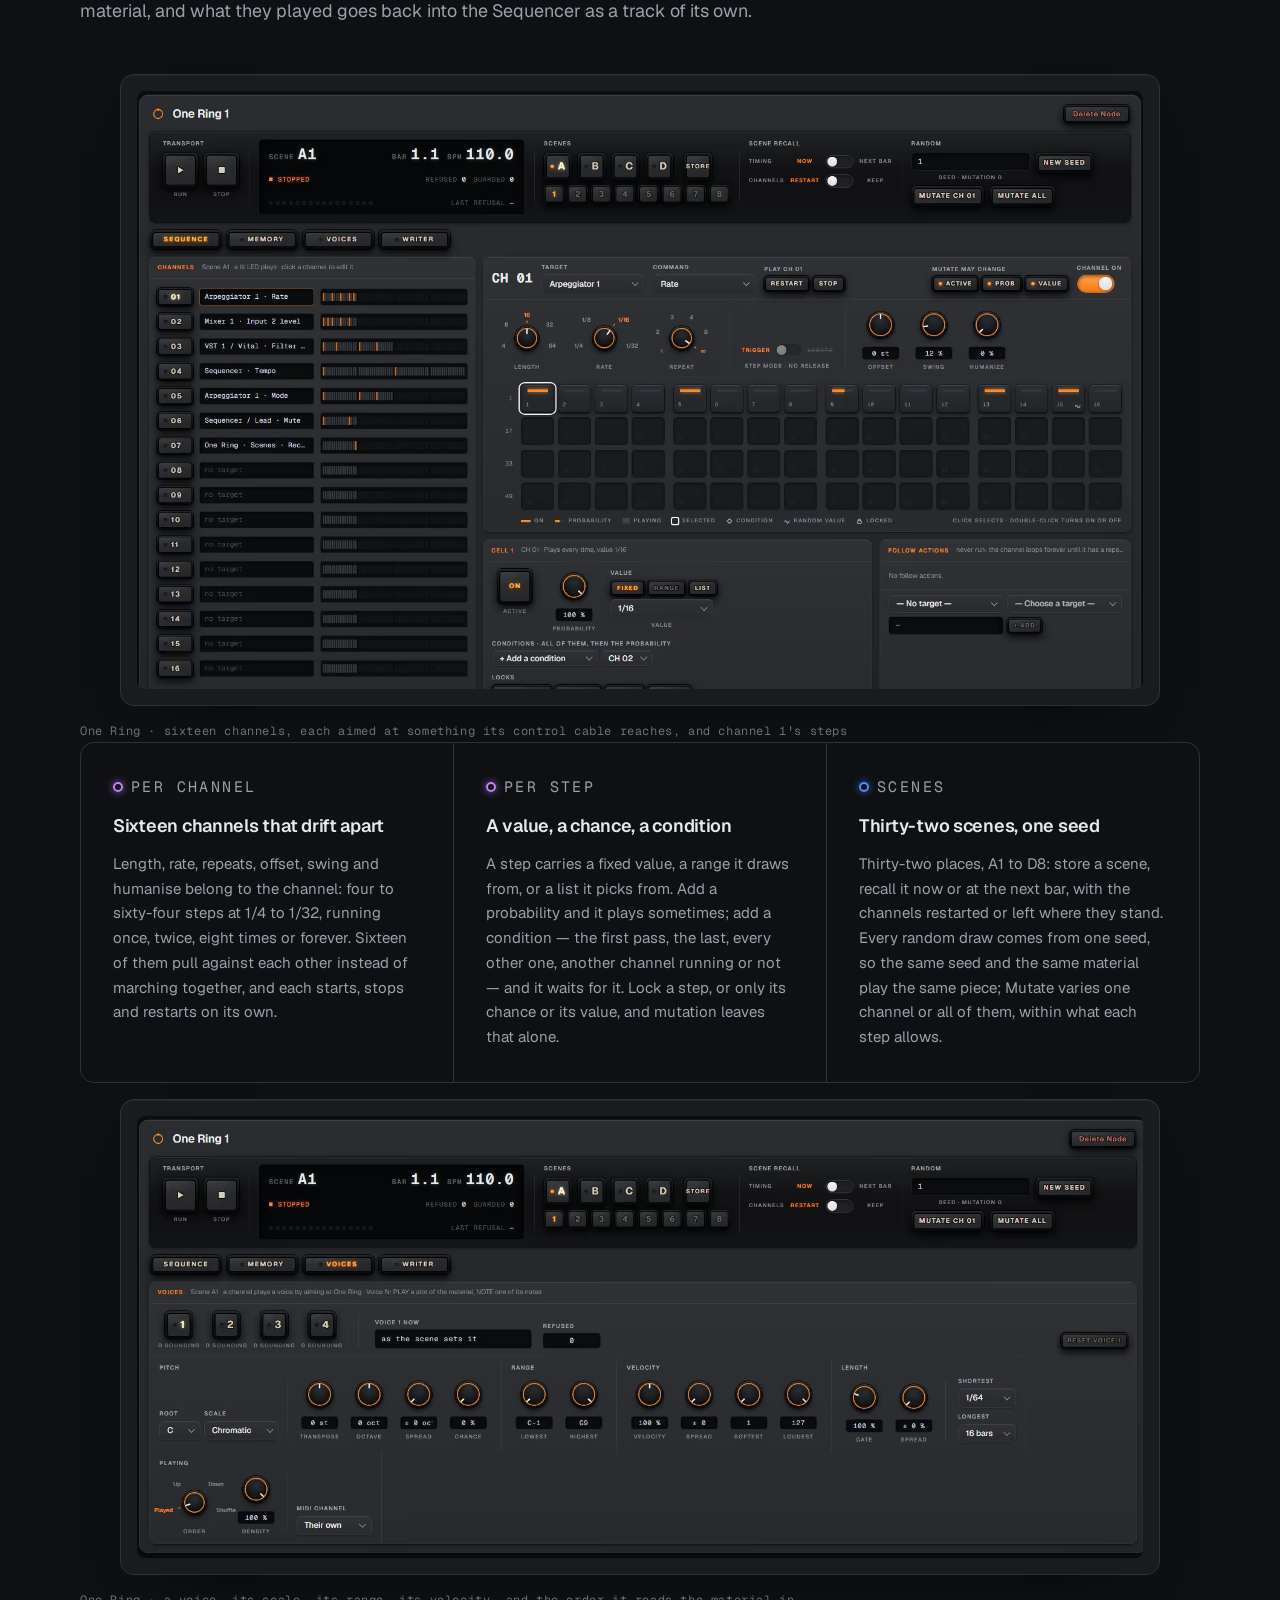
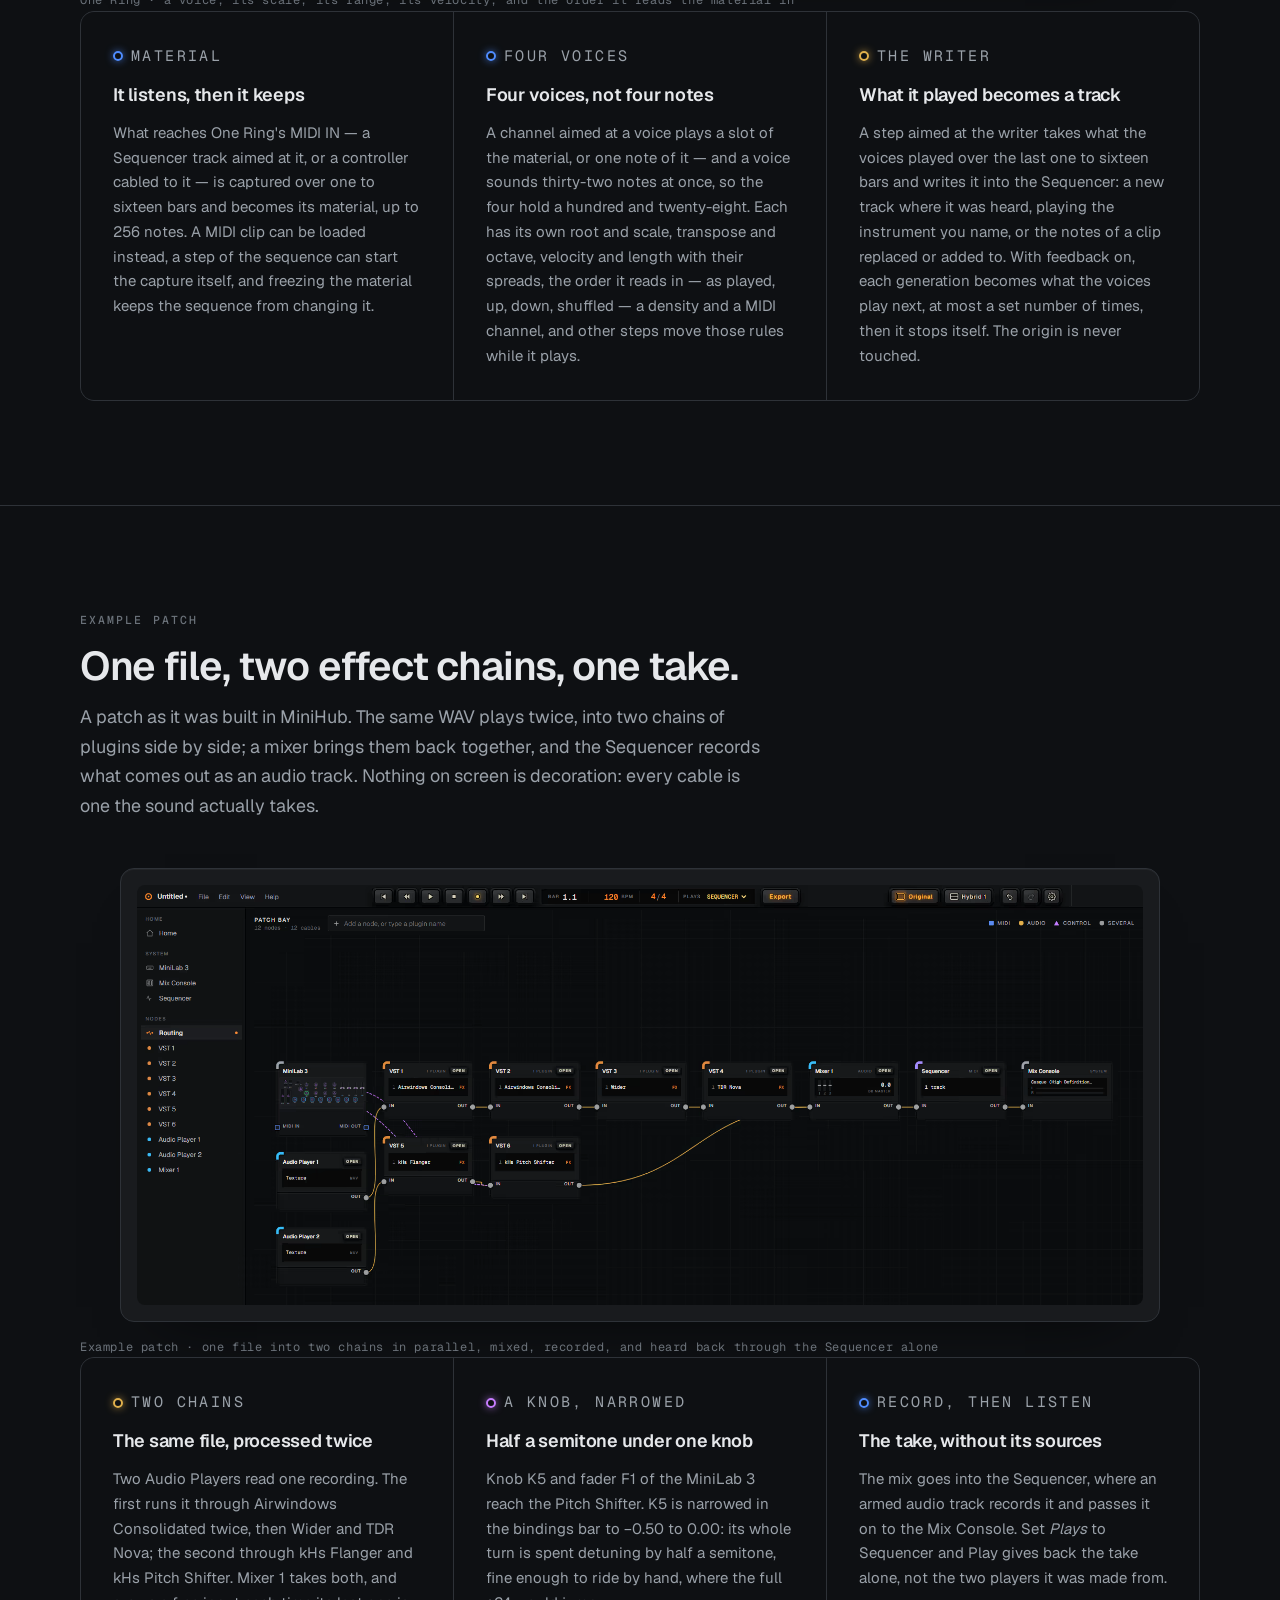
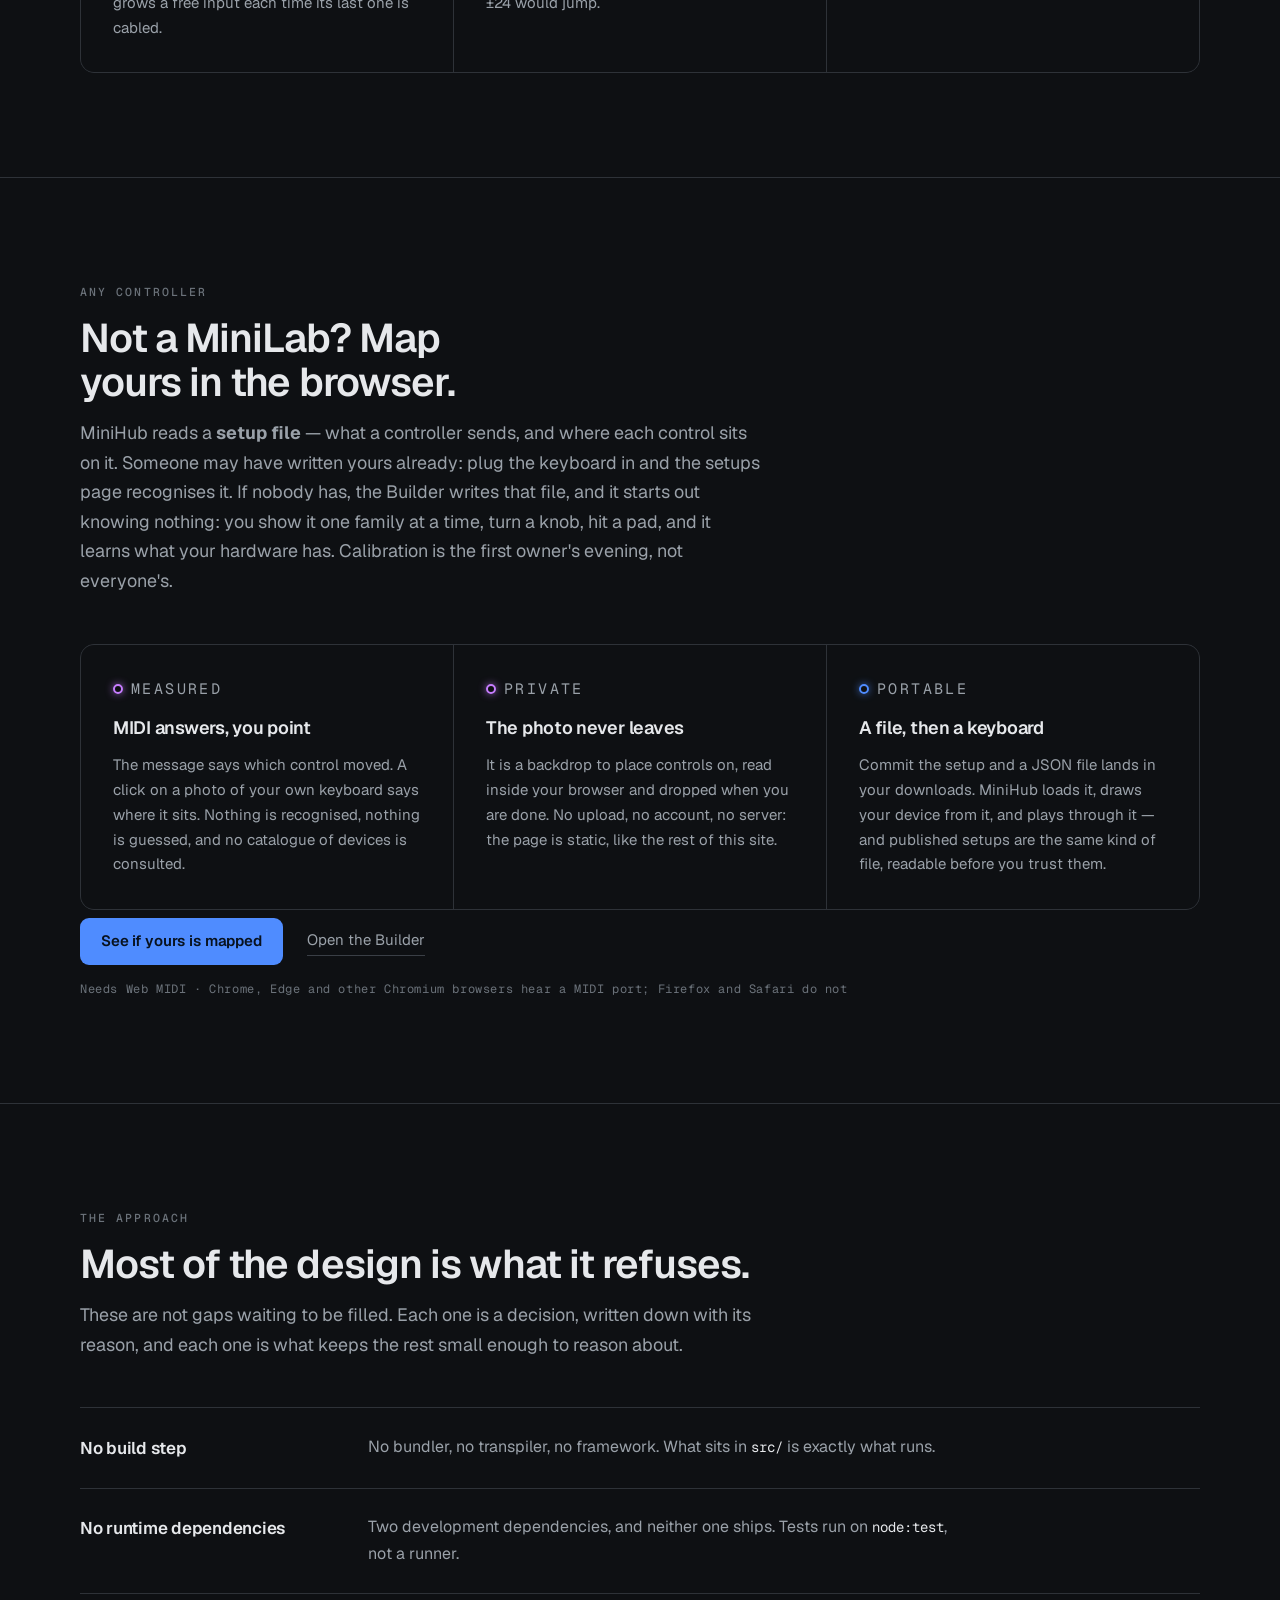
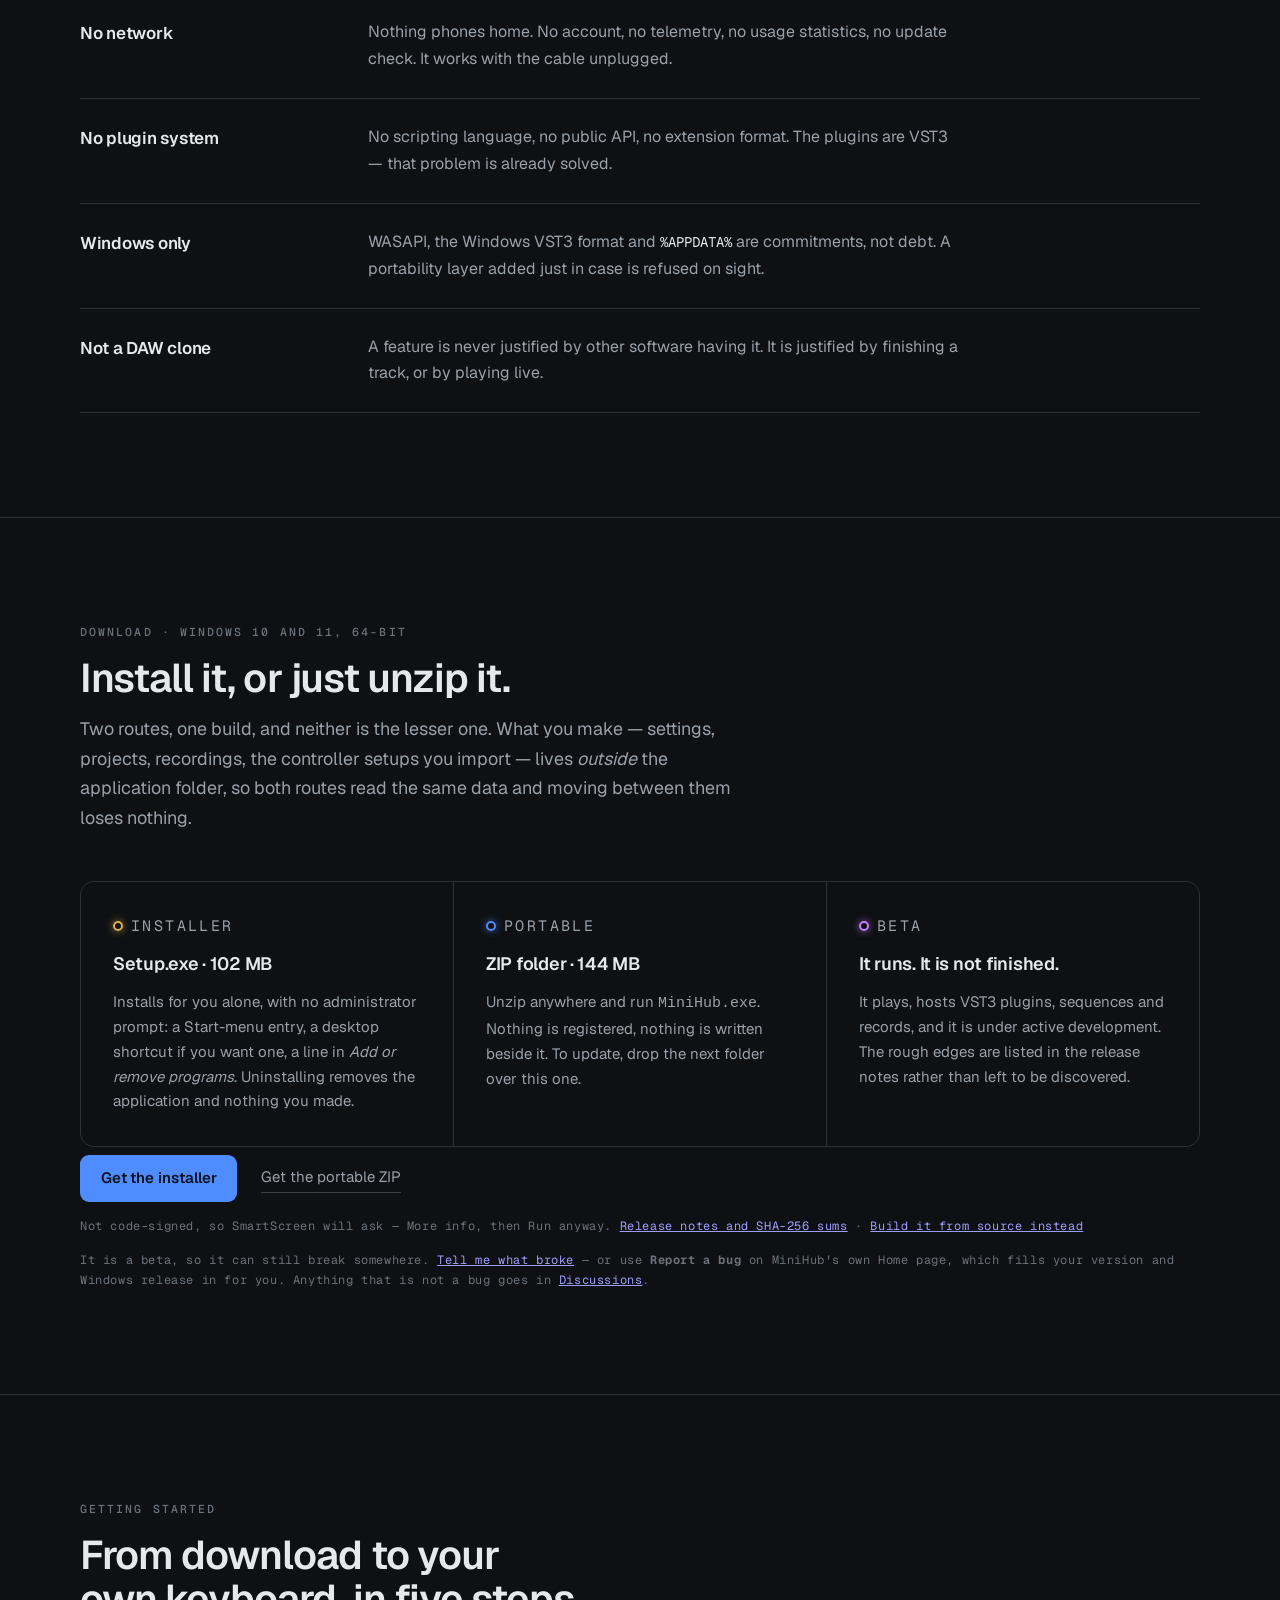
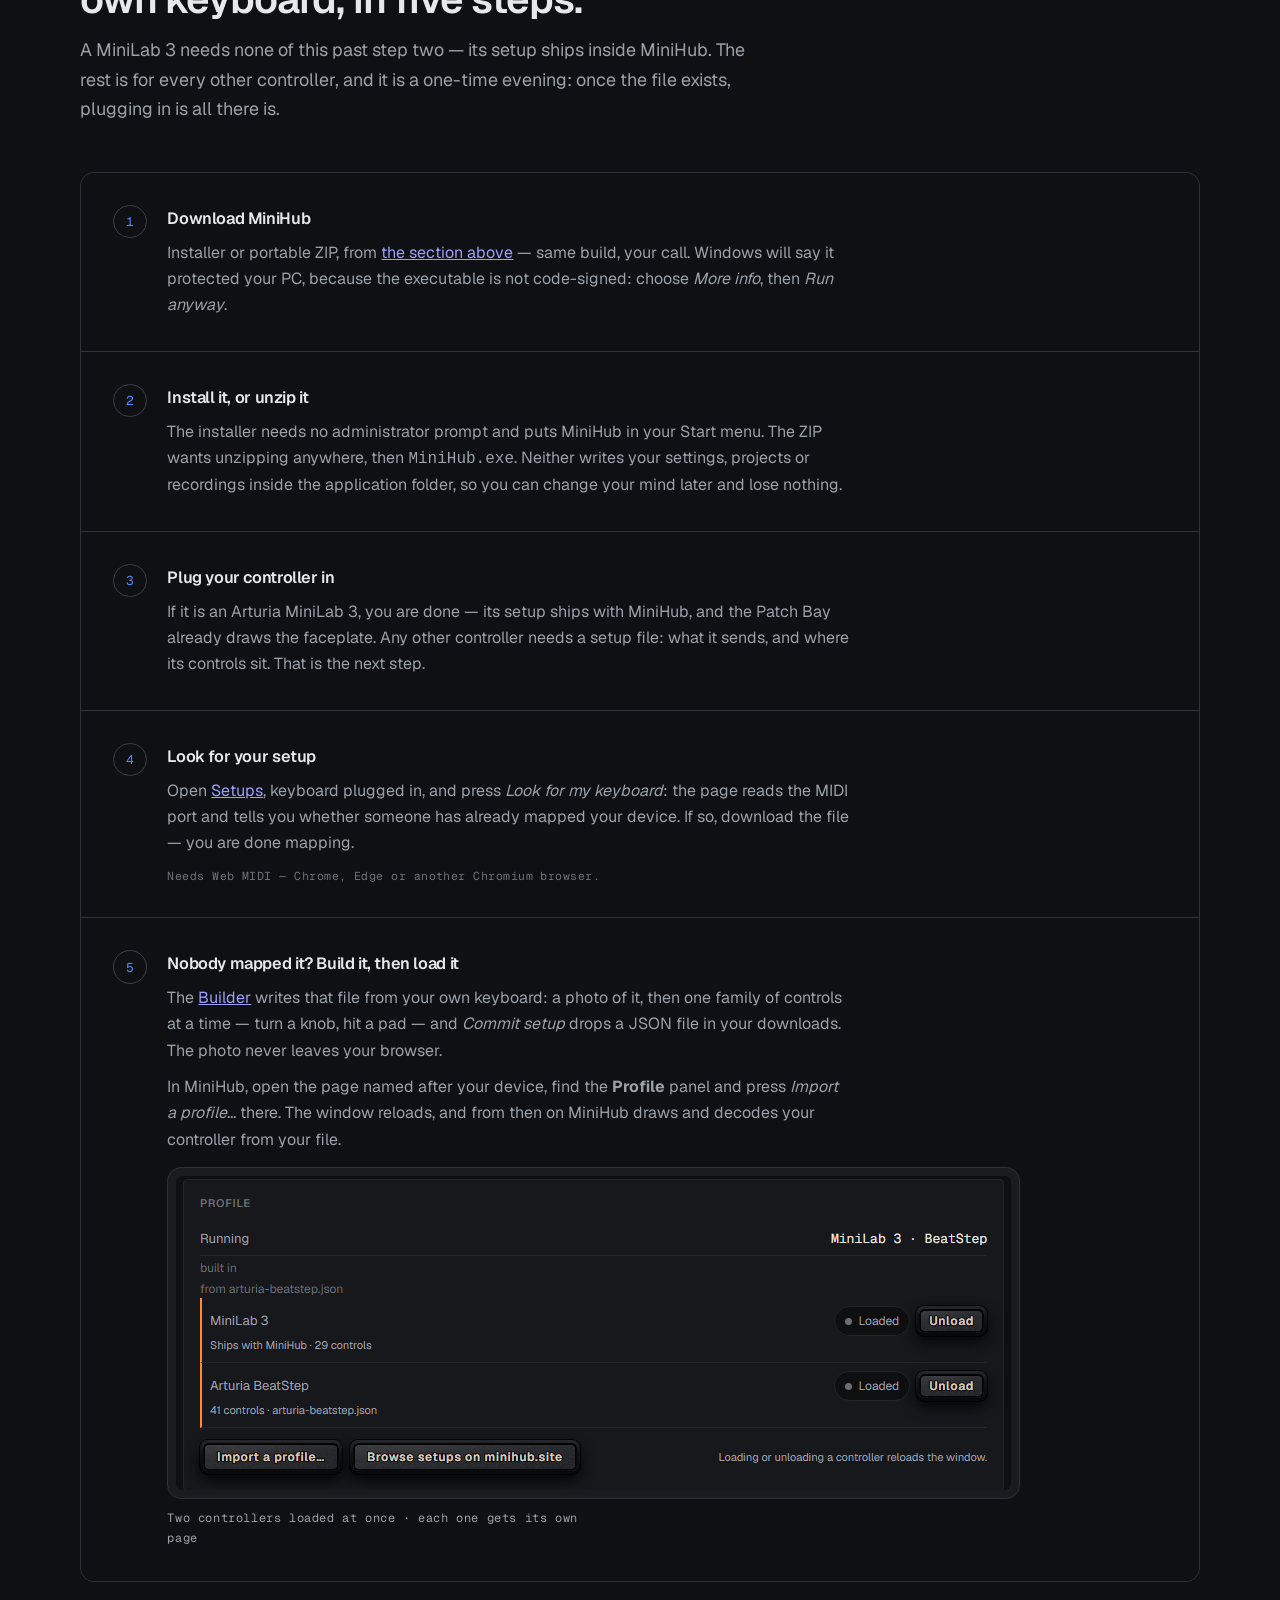
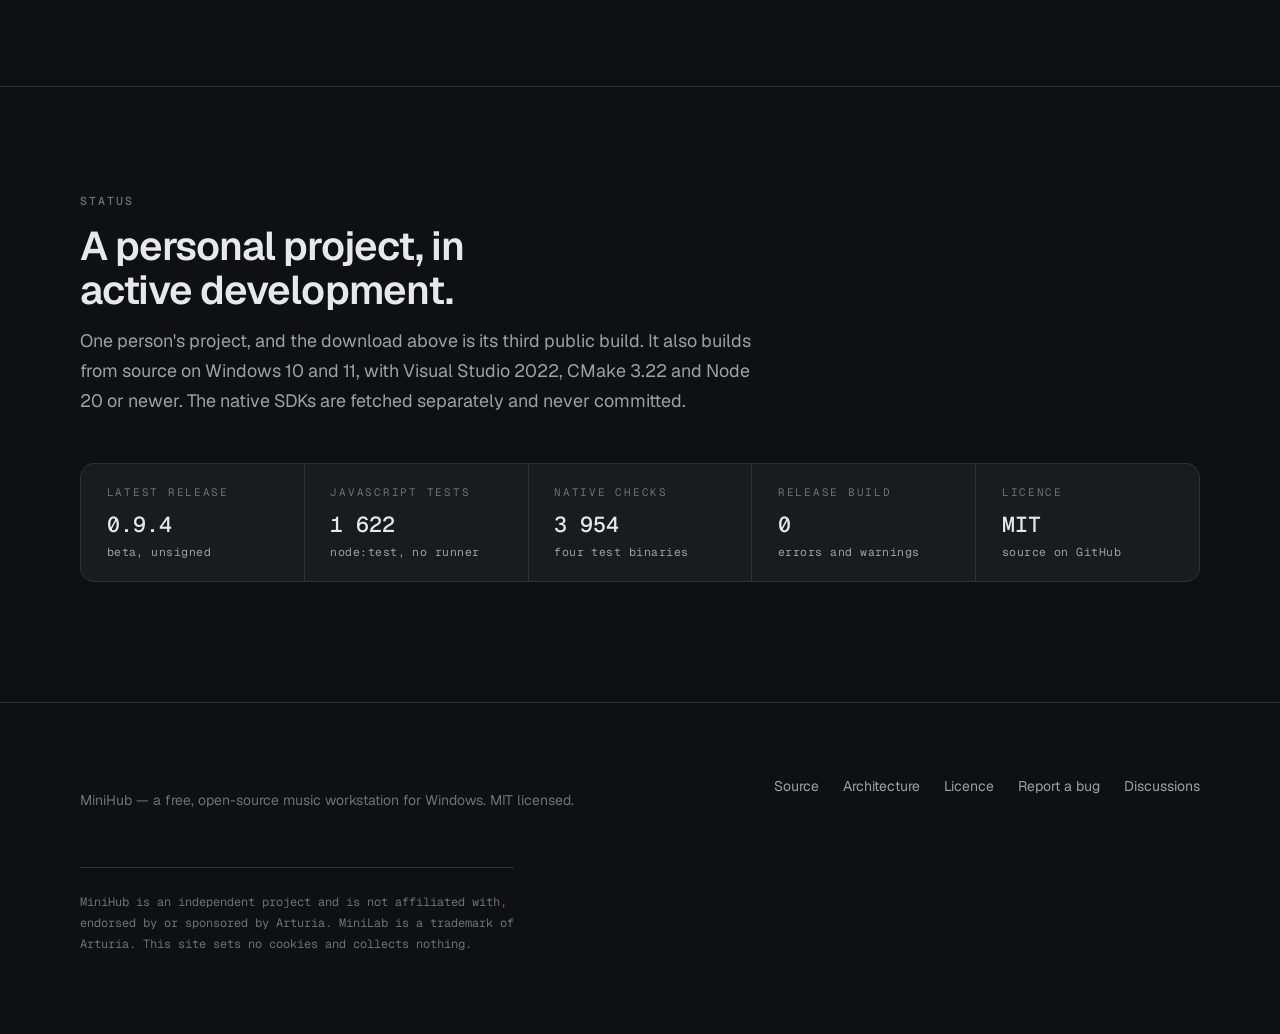
==== commit c94ebcb6: "The site's description says MiniHub works with any MIDI controller It said "built around the Arturia" ====
--- a/index.html
+++ b/index.html
@@ -576,7 +576,7 @@
         <a class="btn" href="https://github.com/DavidfromMonaco/minihub/releases/download/v0.9.4/MiniHub-0.9.4-Setup.exe">Get the installer</a>
         <a class="btn-quiet" href="https://github.com/DavidfromMonaco/minihub/releases/download/v0.9.4/MiniHub-0.9.4-portable.zip">Get the portable ZIP</a>
       </div>
-      <p class="caption">Not code-signed, so SmartScreen will ask — More info, then Run anyway. <a href="https://github.com/DavidfromMonaco/minihub/releases/tag/v0.9.4">Release notes and SHA-256 sums</a> · <a href="https://github.com/DavidfromMonaco/minihub#build-and-run">Build it from source instead</a> · <a href="/code-signing/">Code signing policy</a></p>
+      <p class="caption">Not code-signed, so SmartScreen will ask — More info, then Run anyway. <a href="https://github.com/DavidfromMonaco/minihub/releases/tag/v0.9.4">Release notes and SHA-256 sums</a> · <a href="https://github.com/DavidfromMonaco/minihub#build-and-run">Build it from source instead</a></p>
       <p class="caption">It is a beta, so it can still break somewhere. <a href="https://github.com/DavidfromMonaco/minihub/issues/new/choose">Tell me what broke</a> — or use <strong>Report a bug</strong> on MiniHub's own Home page, which fills your version and Windows release in for you. Anything that is not a bug goes in <a href="https://github.com/DavidfromMonaco/minihub/discussions">Discussions</a>.</p>
     </div>
   </section>
@@ -691,7 +691,7 @@
         </div>
         <div>
           <dt>Licence</dt>
-          <dd>MIT<small>engine AGPLv3 · source on GitHub</small></dd>
+          <dd>MIT<small>source on GitHub</small></dd>
         </div>
       </dl>
     </div>
@@ -702,12 +702,11 @@
 <footer class="site-footer">
   <div class="wrap">
     <div class="footer-grid">
-      <p>MiniHub — a free, open-source music workstation for Windows. MIT licensed; its audio engine, AGPLv3.</p>
+      <p>MiniHub — a free, open-source music workstation for Windows. MIT licensed.</p>
       <ul class="footer-links">
         <li><a href="https://github.com/DavidfromMonaco/minihub">Source</a></li>
         <li><a href="https://github.com/DavidfromMonaco/minihub/blob/master/ARCHITECTURE.md">Architecture</a></li>
         <li><a href="https://github.com/DavidfromMonaco/minihub/blob/master/LICENSE">Licence</a></li>
-        <li><a href="/code-signing/">Code signing policy</a></li>
         <li><a href="https://github.com/DavidfromMonaco/minihub/issues/new/choose">Report a bug</a></li>
         <li><a href="https://github.com/DavidfromMonaco/minihub/discussions">Discussions</a></li>
       </ul>
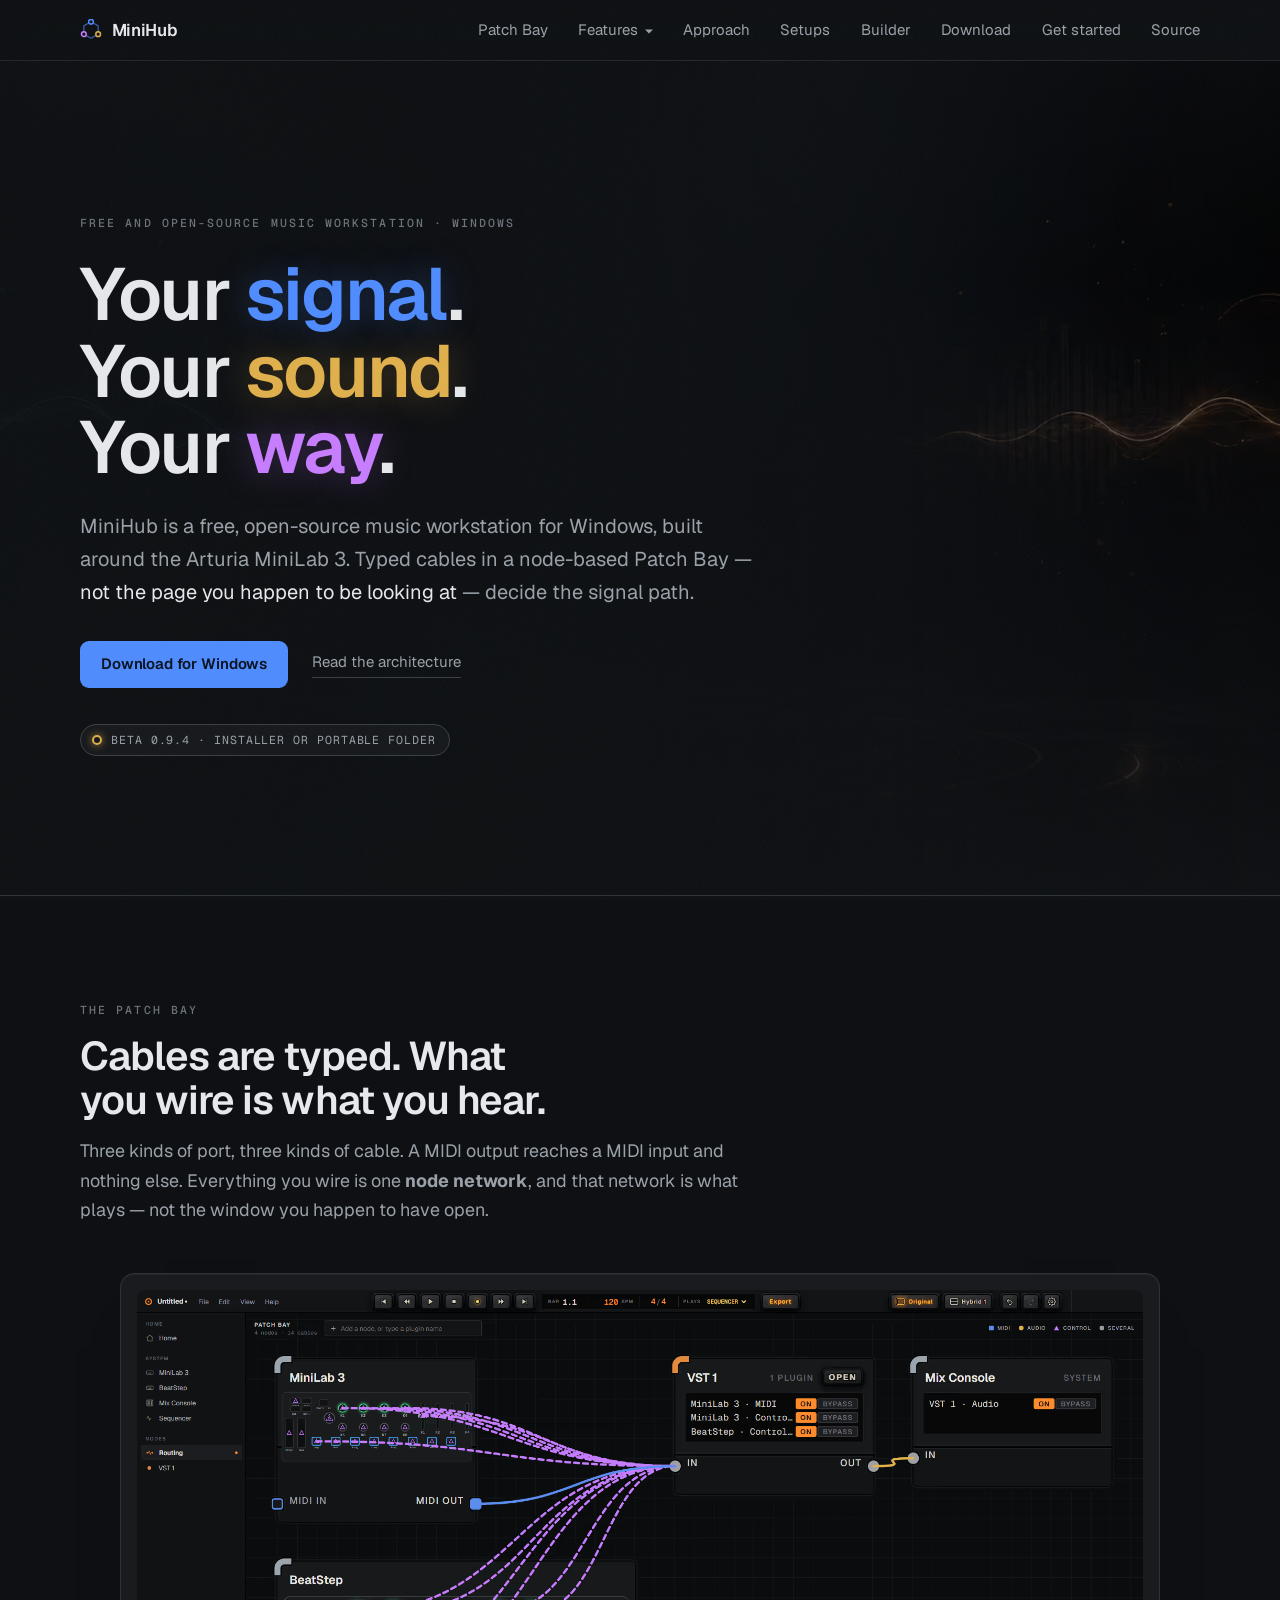
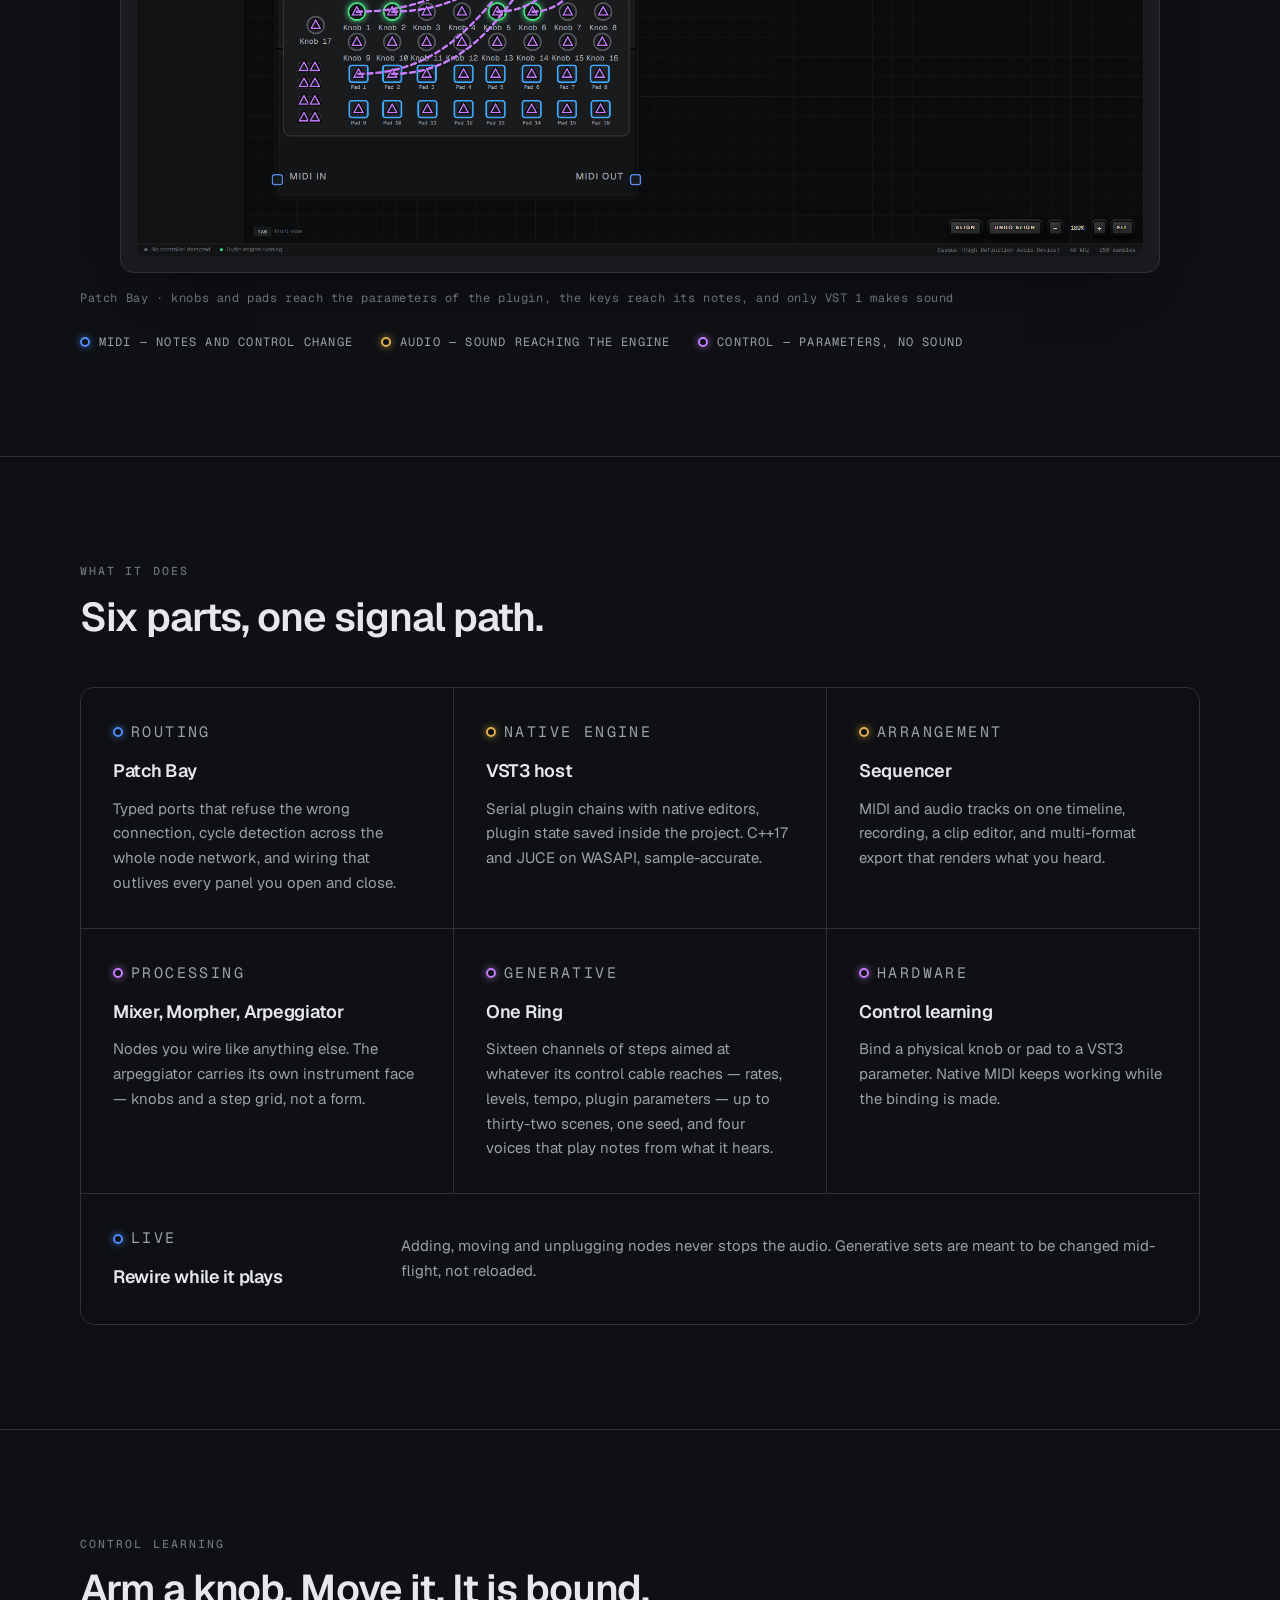
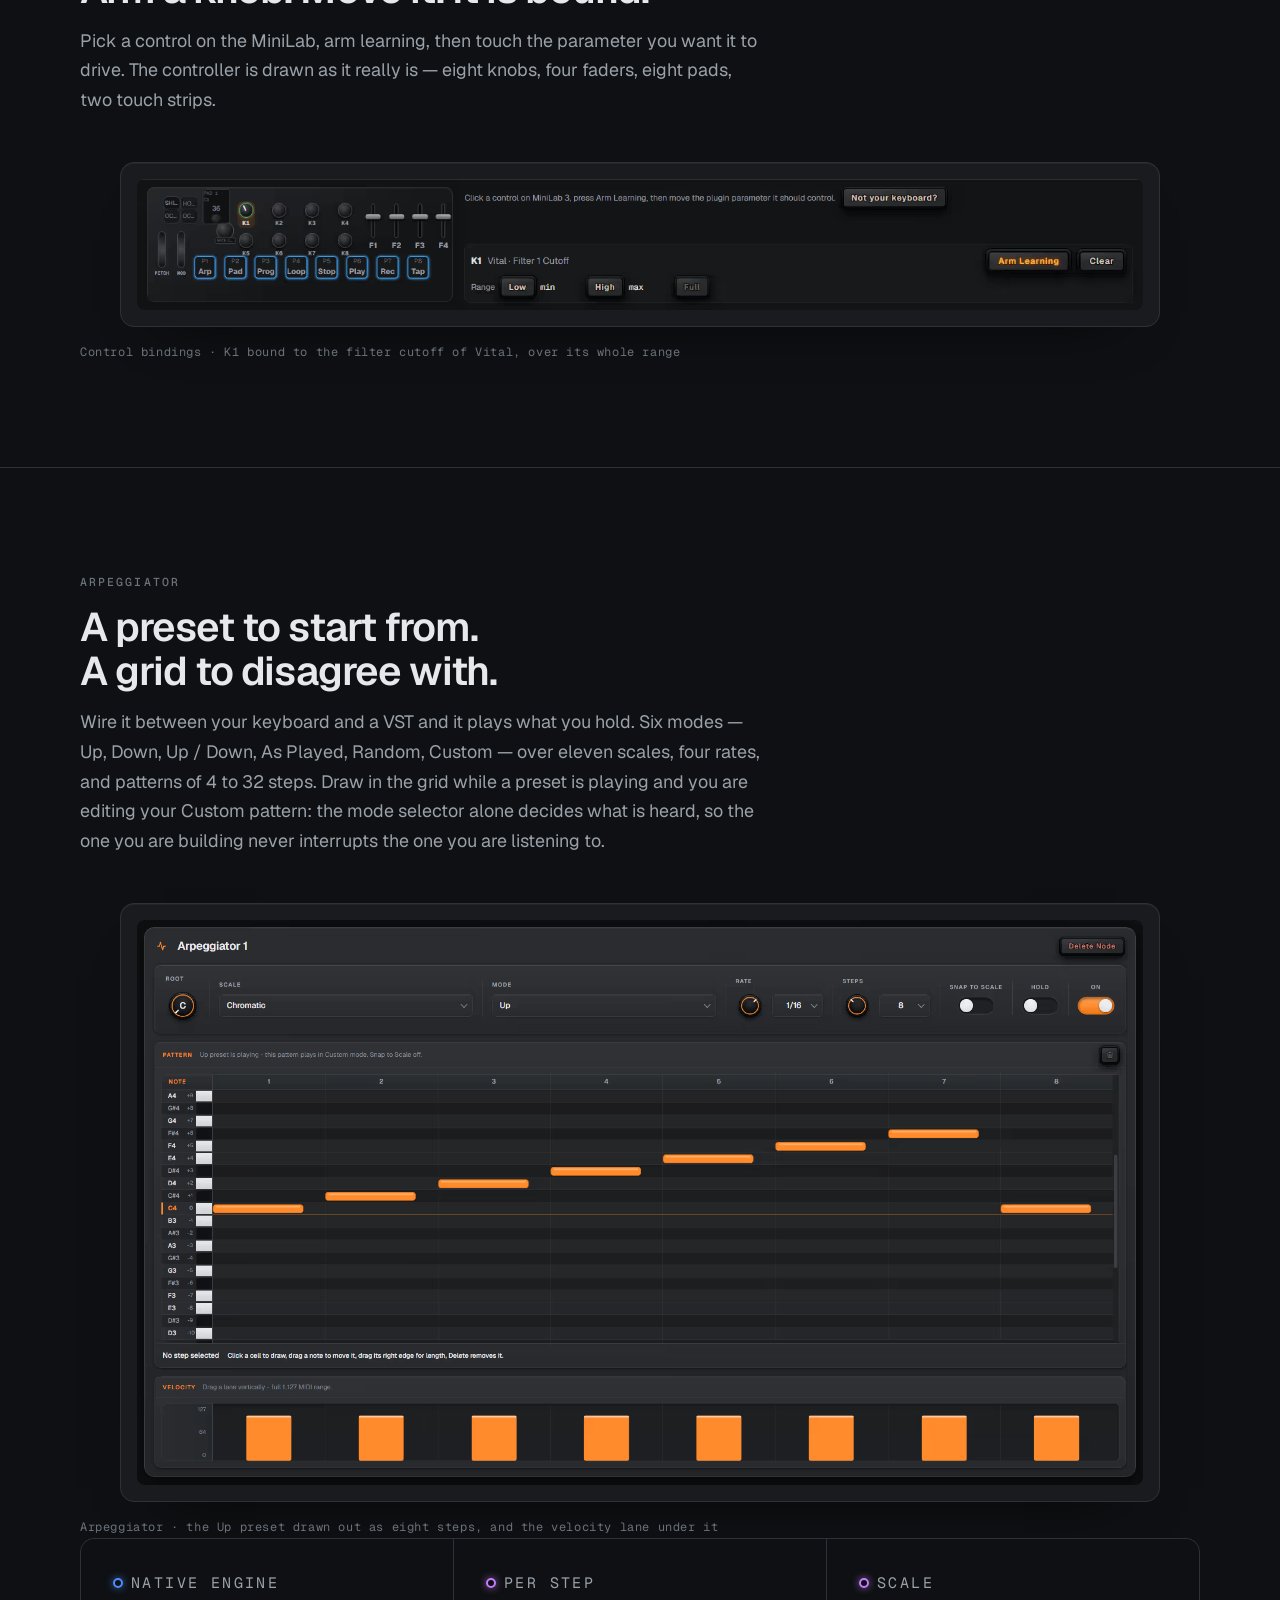
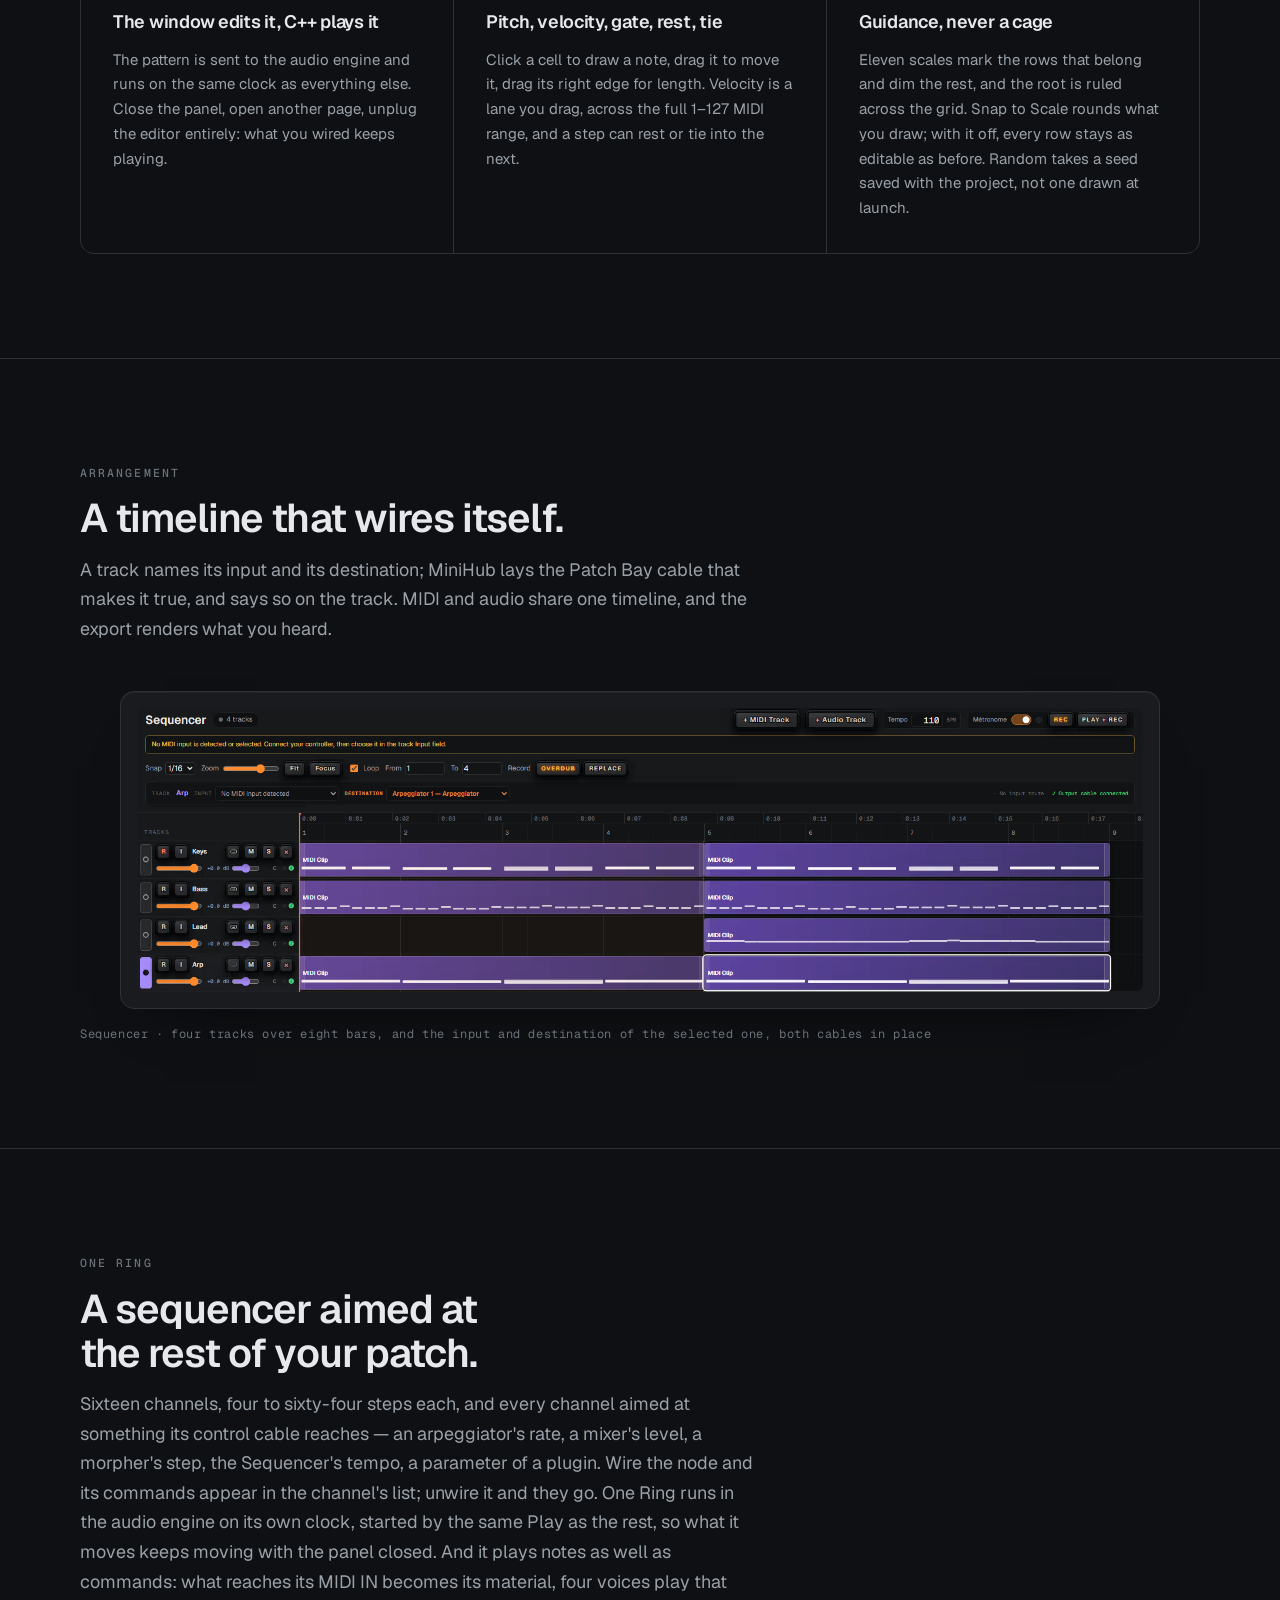
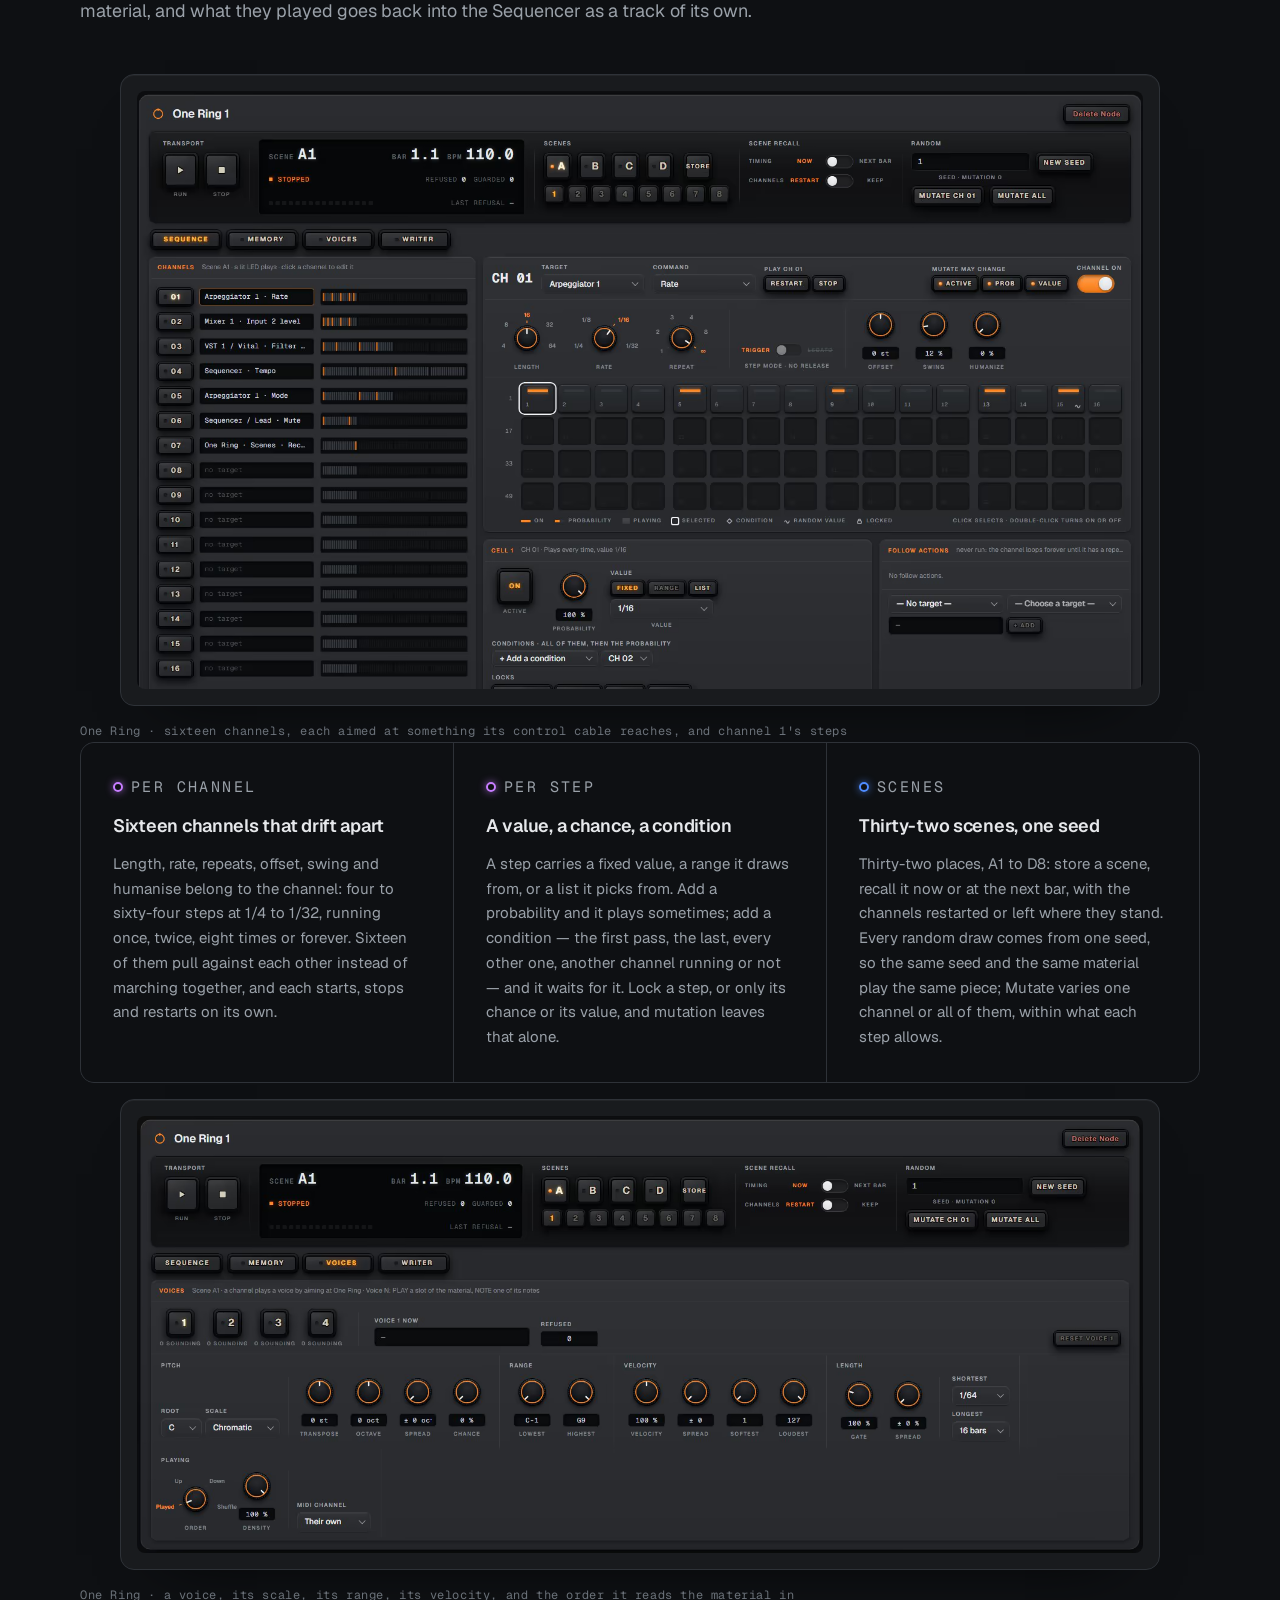
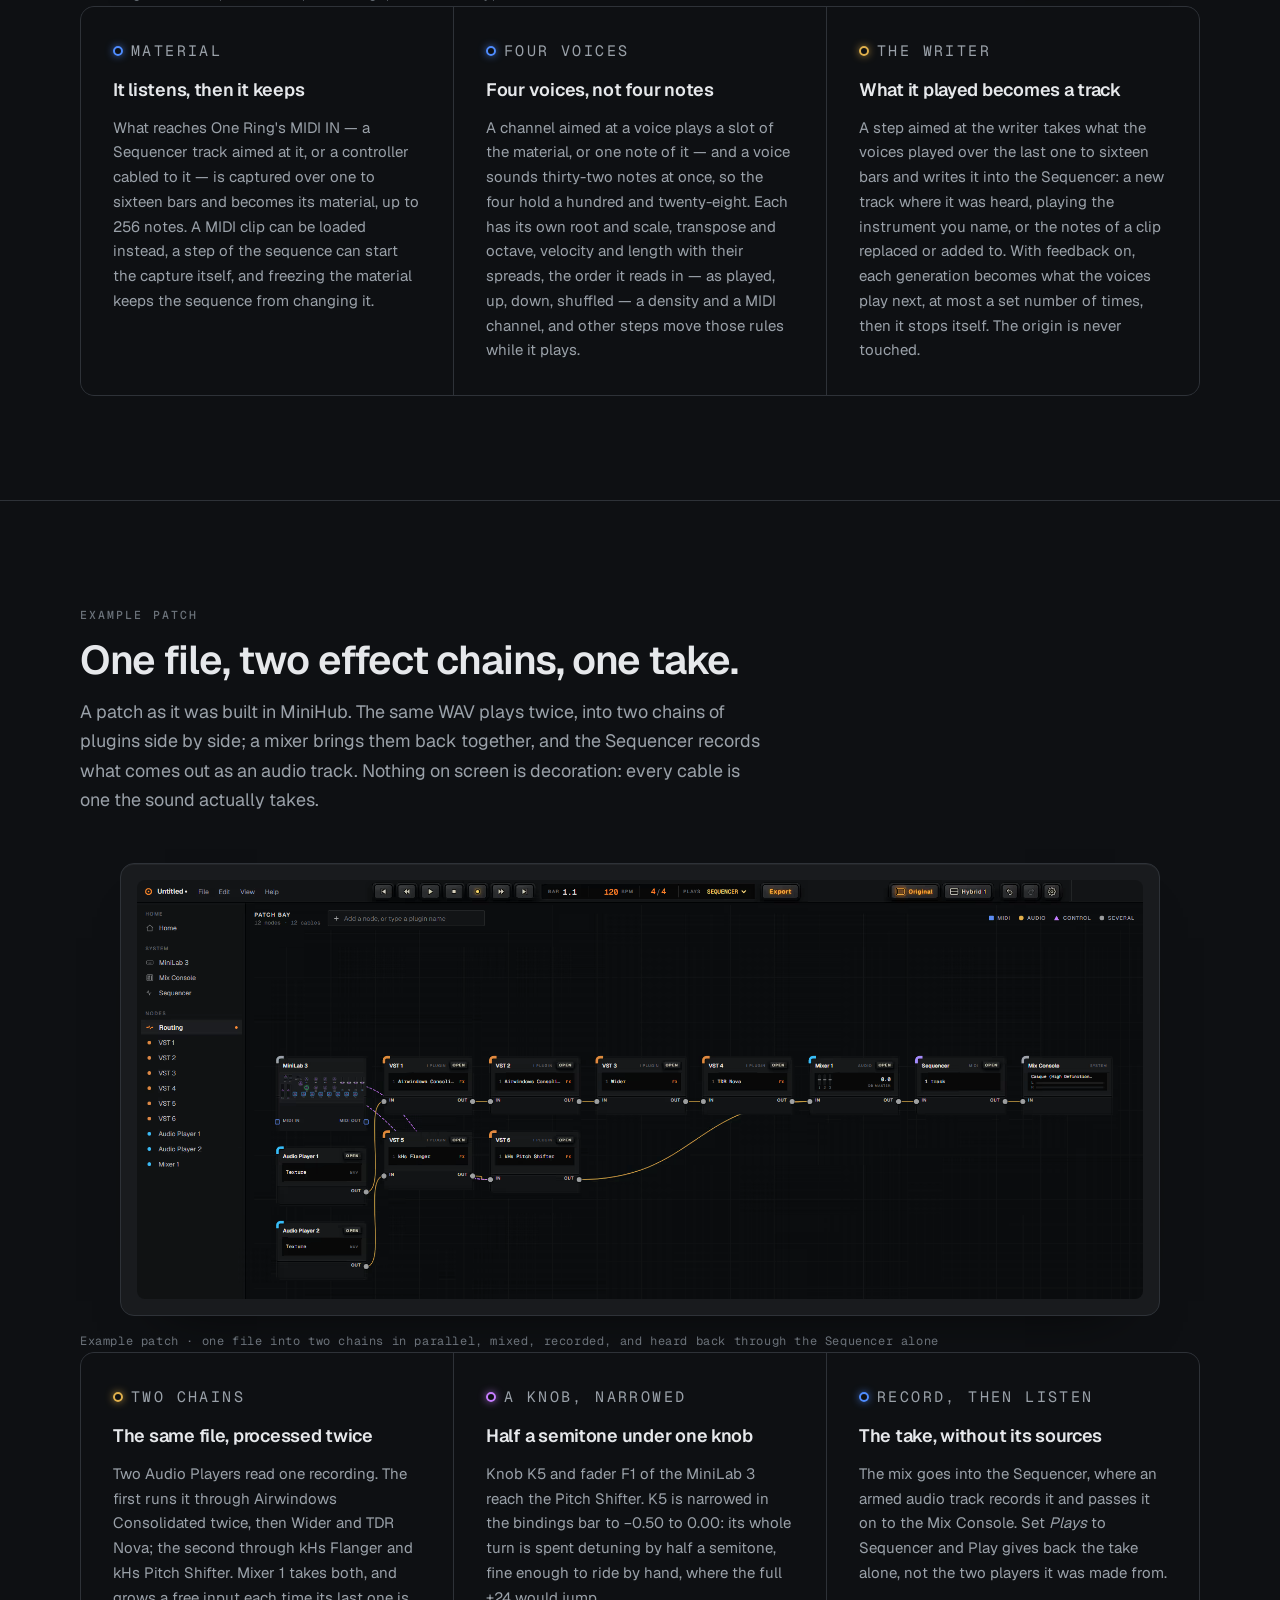
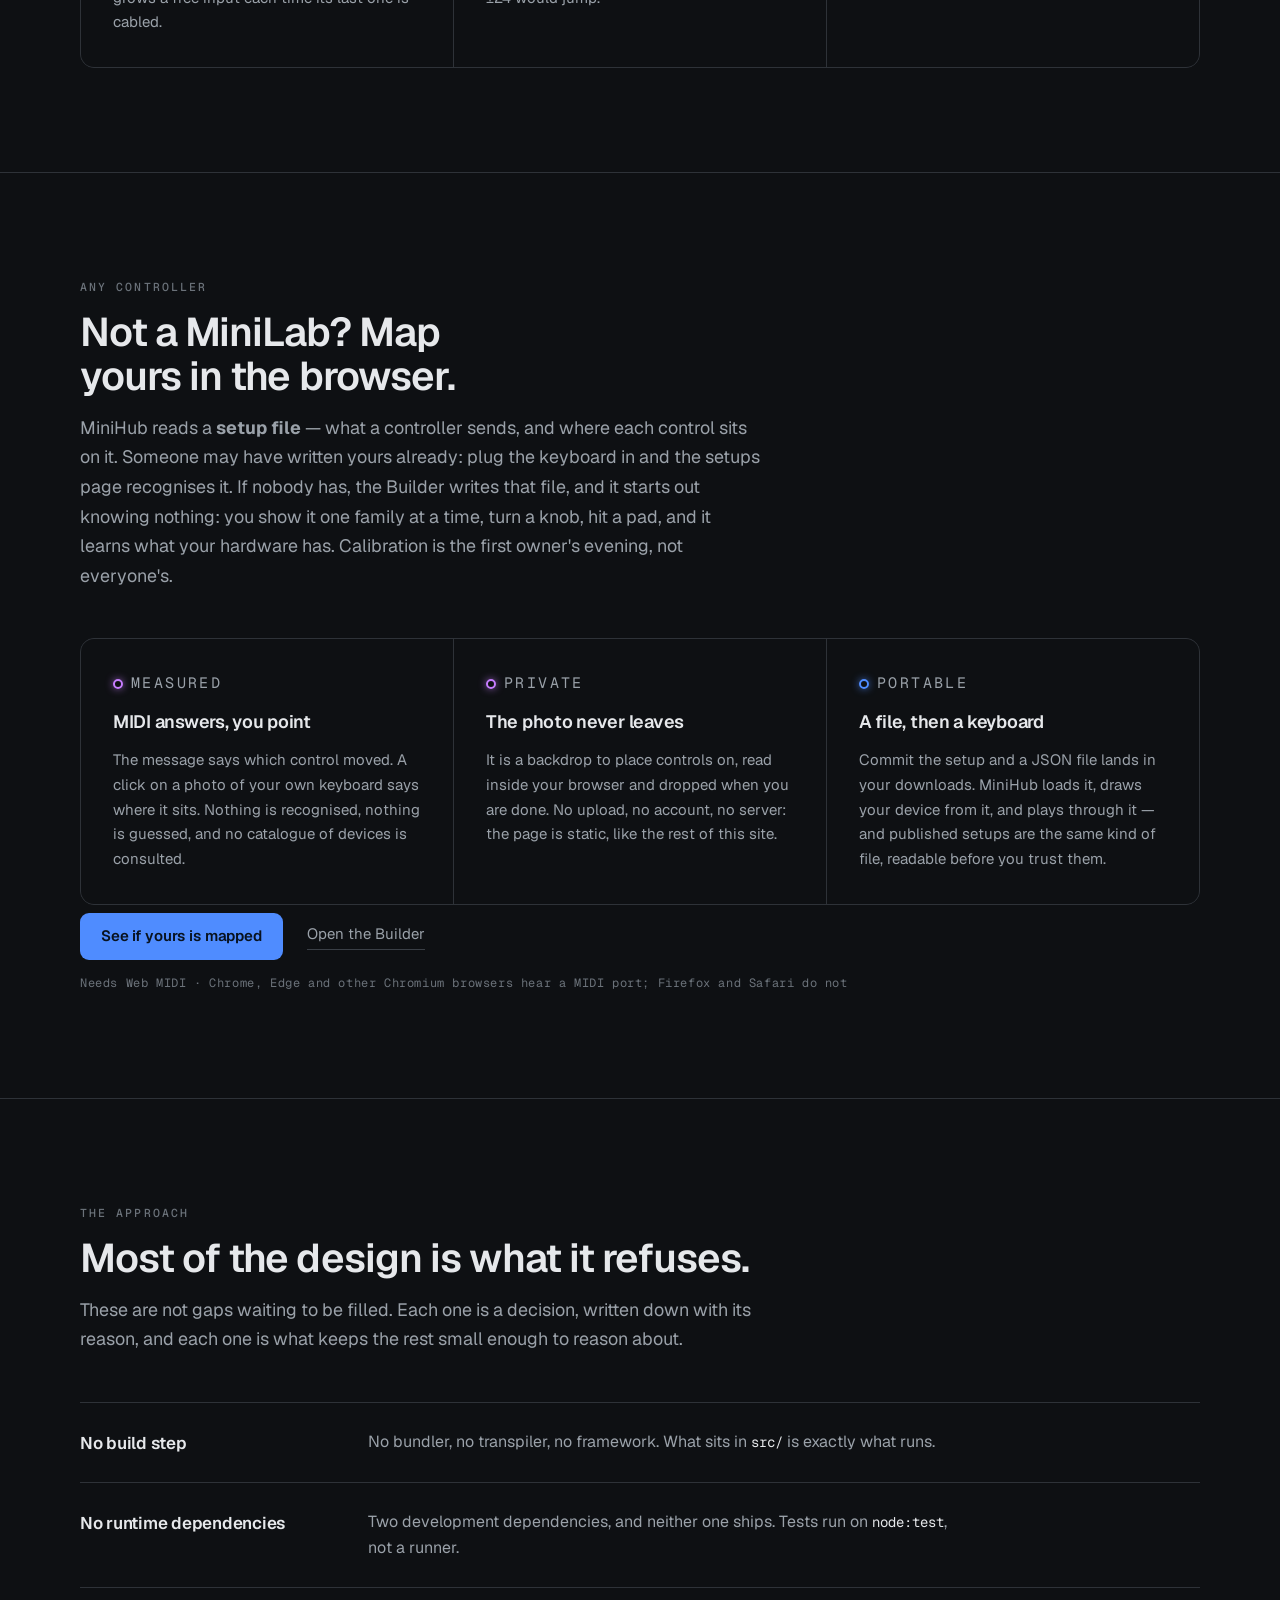
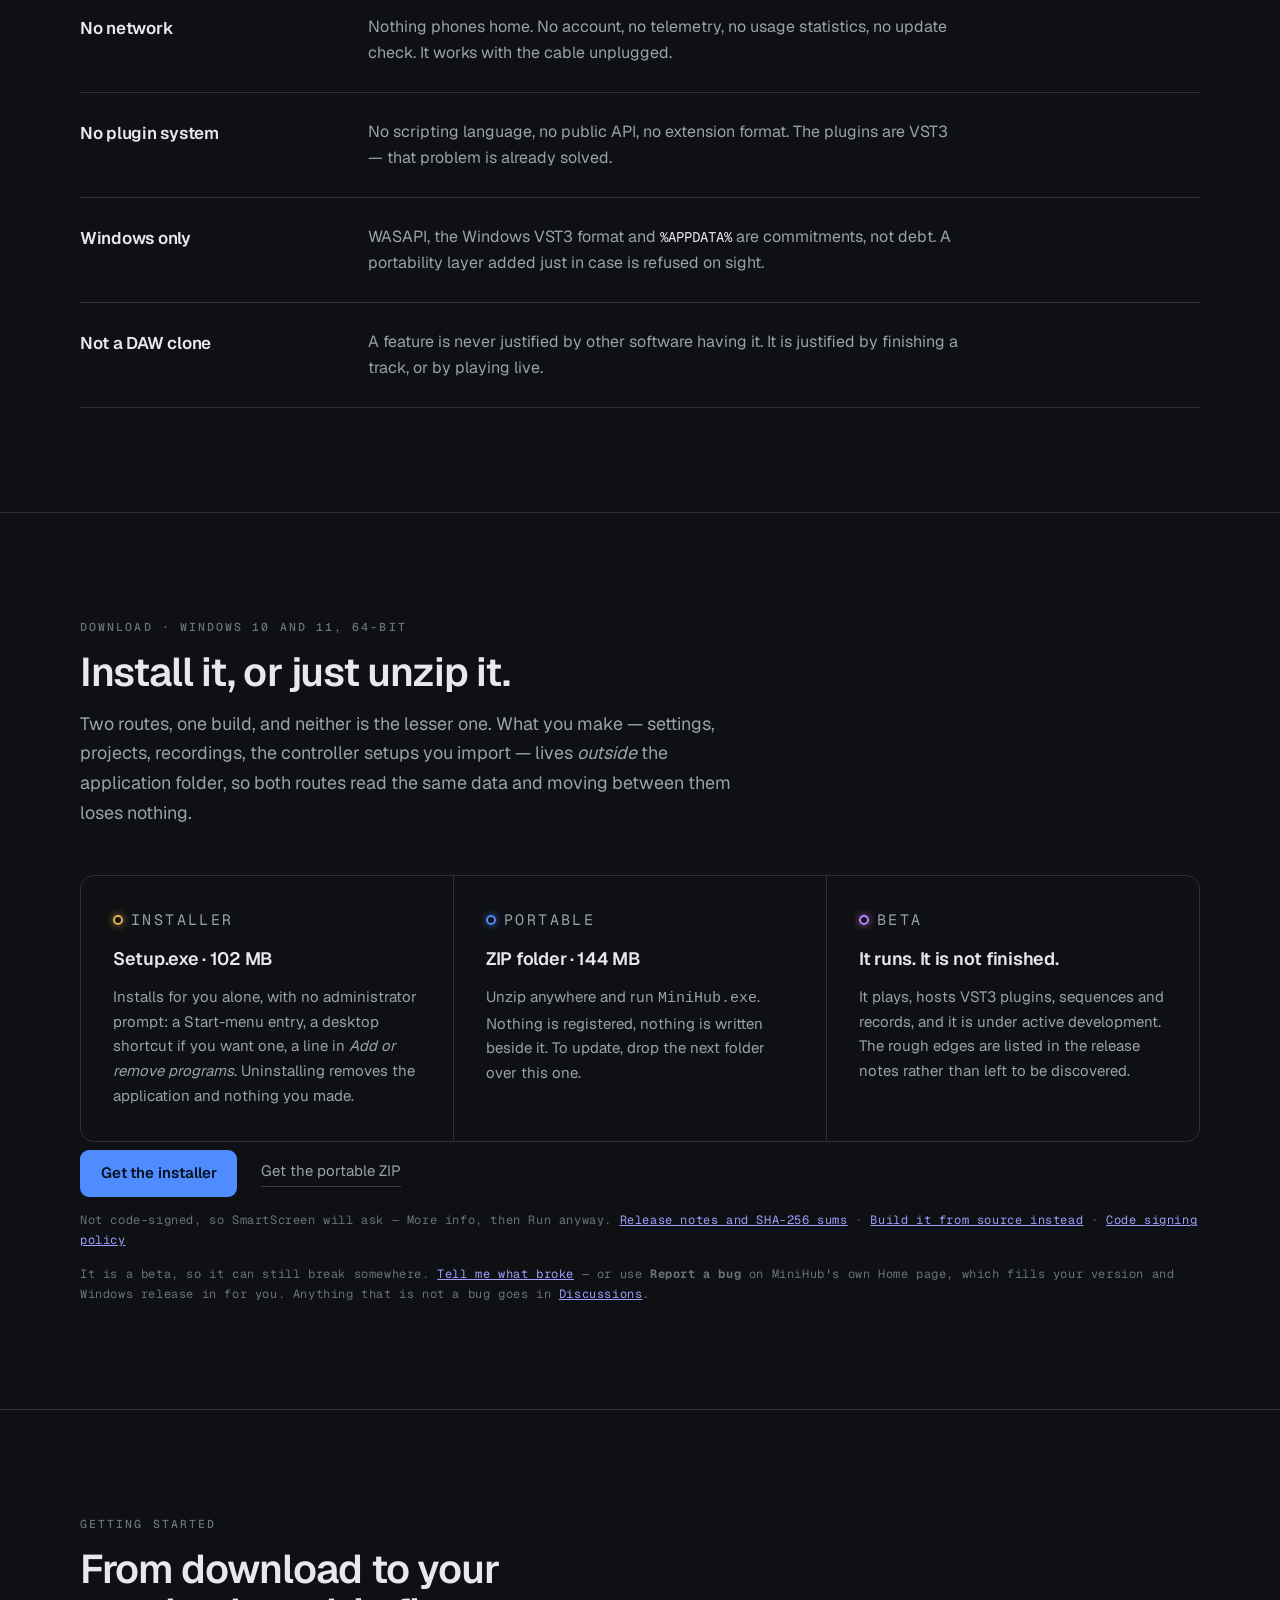
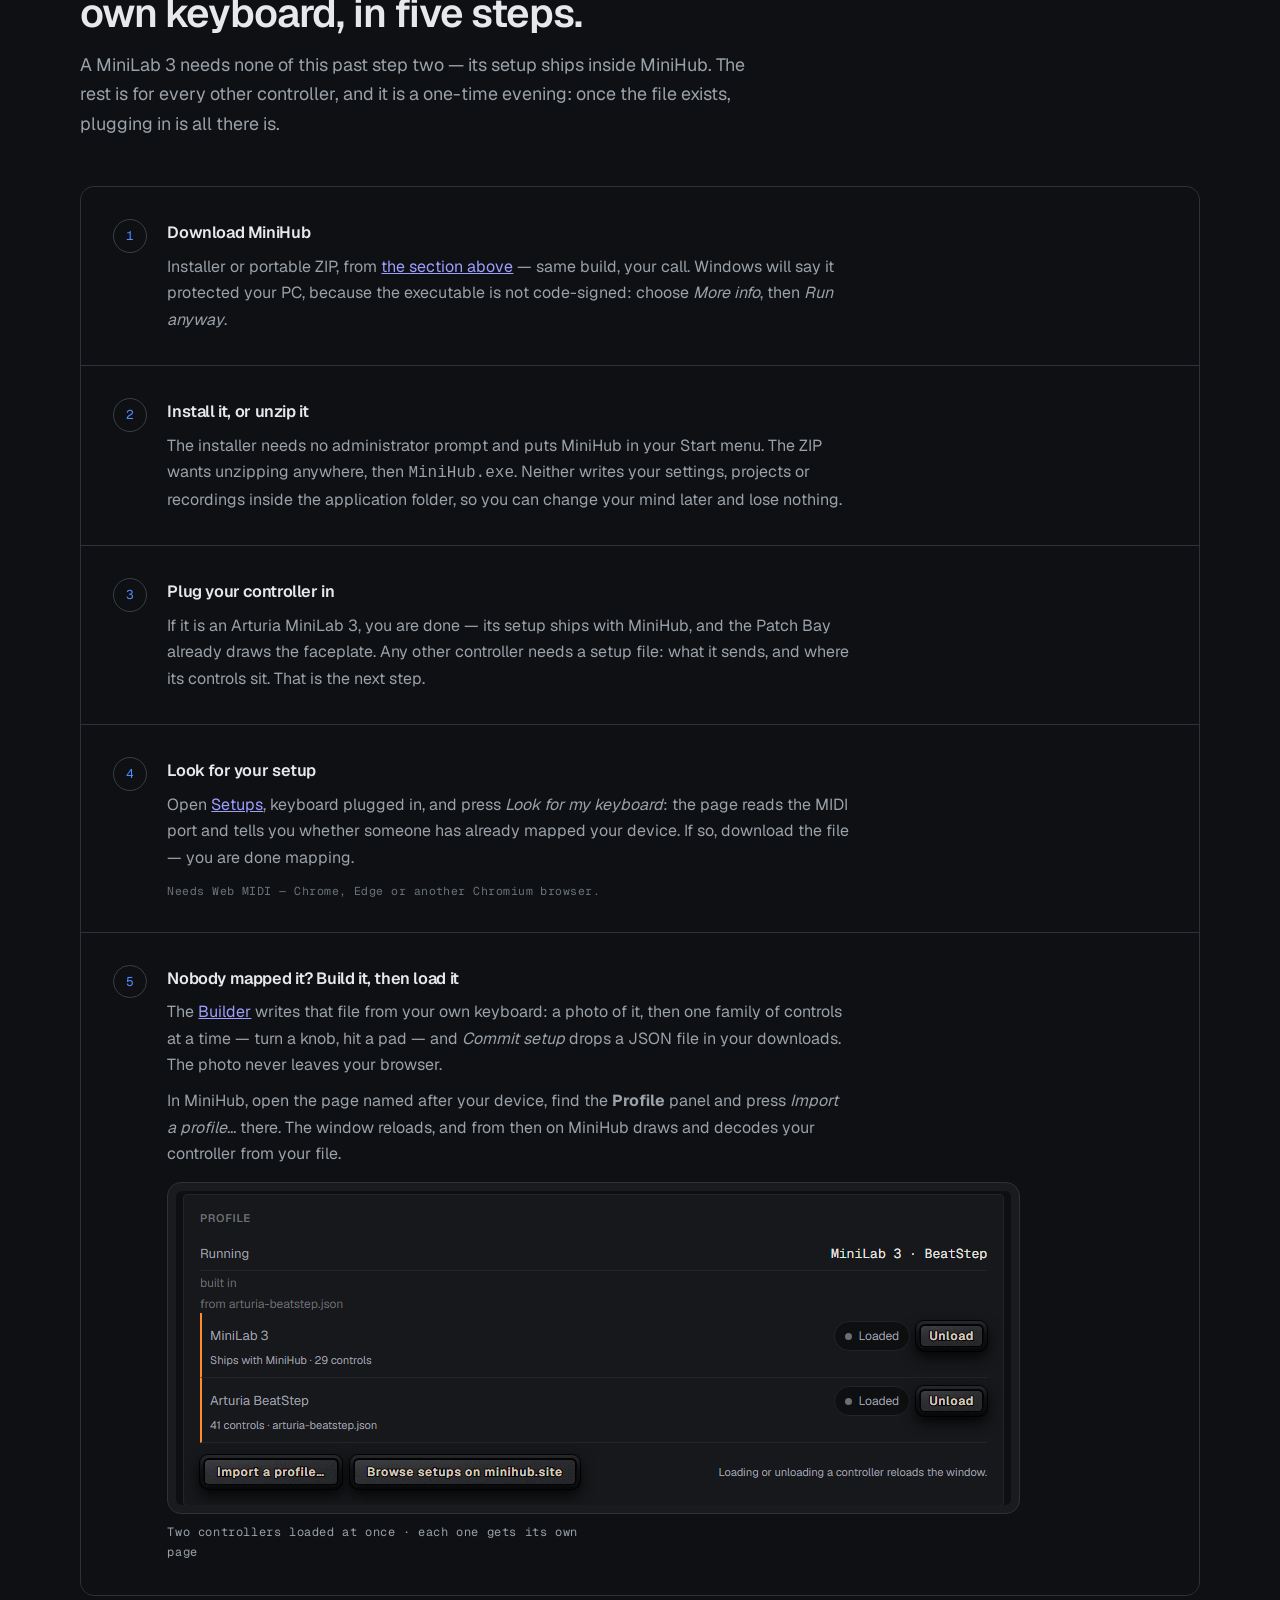
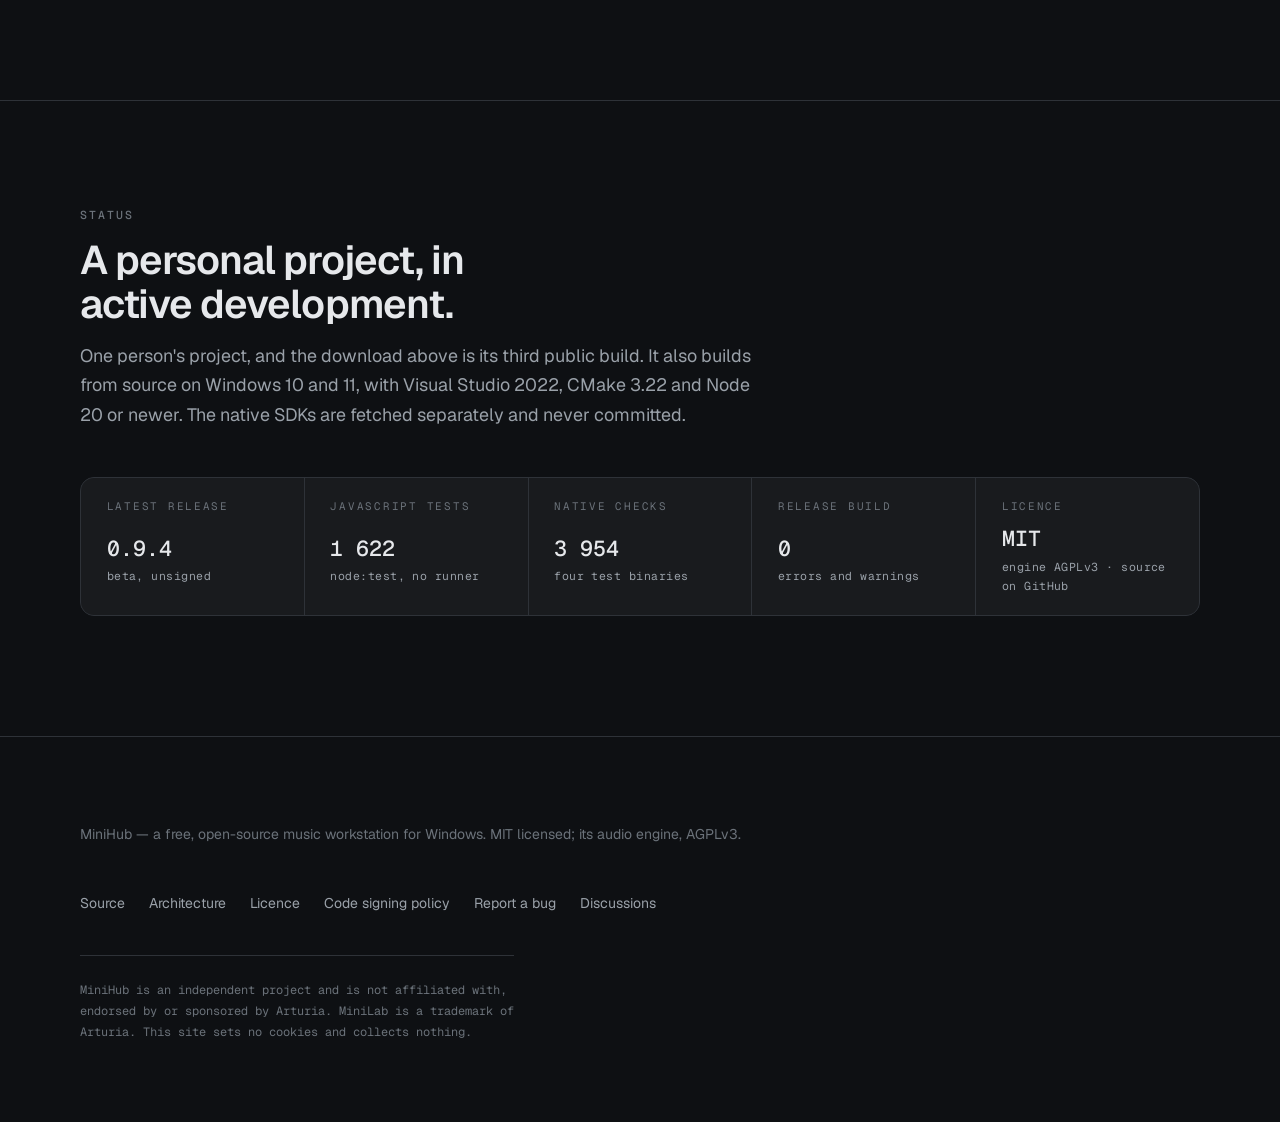
==== commit 644893ef: "One Ring's voices shot shows the whole page, evenly framed Its right edge was cut off by the capture" ====
--- a/index.html
+++ b/index.html
@@ -336,8 +336,8 @@
       <figure class="screen">
         <picture>
           <source srcset="img/one-ring-voices.avif" type="image/avif">
-          <img src="img/one-ring-voices.jpg" width="1664" height="732"
-               alt="One Ring's voices page: voice 1 of four, reading as the scene sets it, with root C and a chromatic scale, transpose and octave at zero, a range from C minus 1 to G 9, velocity at 100 percent with its softest and loudest at 1 and 127, a gate of 100 percent, shortest a sixty-fourth note and longest sixteen bars, an order knob between Played, Up, Down and Shuffle, a density of 100 percent, and a MIDI channel set to Their own.">
+          <img src="img/one-ring-voices.jpg" width="1680" height="730"
+               alt="One Ring's voices page: voice 1 of four, with root C and a chromatic scale, transpose and octave at zero, a range from C minus 1 to G 9, velocity at 100 percent with its softest and loudest at 1 and 127, a gate of 100 percent, shortest a sixty-fourth note and longest sixteen bars, an order knob between Played, Up, Down and Shuffle, a density of 100 percent, and a MIDI channel set to Their own.">
         </picture>
       </figure>
       <p class="caption">One Ring &middot; a voice, its scale, its range, its velocity, and the order it reads the material in</p>
@@ -576,7 +576,7 @@
         <a class="btn" href="https://github.com/DavidfromMonaco/minihub/releases/download/v0.9.4/MiniHub-0.9.4-Setup.exe">Get the installer</a>
         <a class="btn-quiet" href="https://github.com/DavidfromMonaco/minihub/releases/download/v0.9.4/MiniHub-0.9.4-portable.zip">Get the portable ZIP</a>
       </div>
-      <p class="caption">Not code-signed, so SmartScreen will ask — More info, then Run anyway. <a href="https://github.com/DavidfromMonaco/minihub/releases/tag/v0.9.4">Release notes and SHA-256 sums</a> · <a href="https://github.com/DavidfromMonaco/minihub#build-and-run">Build it from source instead</a></p>
+      <p class="caption">Not code-signed, so SmartScreen will ask — More info, then Run anyway. <a href="https://github.com/DavidfromMonaco/minihub/releases/tag/v0.9.4">Release notes and SHA-256 sums</a> · <a href="https://github.com/DavidfromMonaco/minihub#build-and-run">Build it from source instead</a> · <a href="/code-signing/">Code signing policy</a></p>
       <p class="caption">It is a beta, so it can still break somewhere. <a href="https://github.com/DavidfromMonaco/minihub/issues/new/choose">Tell me what broke</a> — or use <strong>Report a bug</strong> on MiniHub's own Home page, which fills your version and Windows release in for you. Anything that is not a bug goes in <a href="https://github.com/DavidfromMonaco/minihub/discussions">Discussions</a>.</p>
     </div>
   </section>
@@ -691,7 +691,7 @@
         </div>
         <div>
           <dt>Licence</dt>
-          <dd>MIT<small>source on GitHub</small></dd>
+          <dd>MIT<small>engine AGPLv3 · source on GitHub</small></dd>
         </div>
       </dl>
     </div>
@@ -702,11 +702,12 @@
 <footer class="site-footer">
   <div class="wrap">
     <div class="footer-grid">
-      <p>MiniHub — a free, open-source music workstation for Windows. MIT licensed.</p>
+      <p>MiniHub — a free, open-source music workstation for Windows. MIT licensed; its audio engine, AGPLv3.</p>
       <ul class="footer-links">
         <li><a href="https://github.com/DavidfromMonaco/minihub">Source</a></li>
         <li><a href="https://github.com/DavidfromMonaco/minihub/blob/master/ARCHITECTURE.md">Architecture</a></li>
         <li><a href="https://github.com/DavidfromMonaco/minihub/blob/master/LICENSE">Licence</a></li>
+        <li><a href="/code-signing/">Code signing policy</a></li>
         <li><a href="https://github.com/DavidfromMonaco/minihub/issues/new/choose">Report a bug</a></li>
         <li><a href="https://github.com/DavidfromMonaco/minihub/discussions">Discussions</a></li>
       </ul>
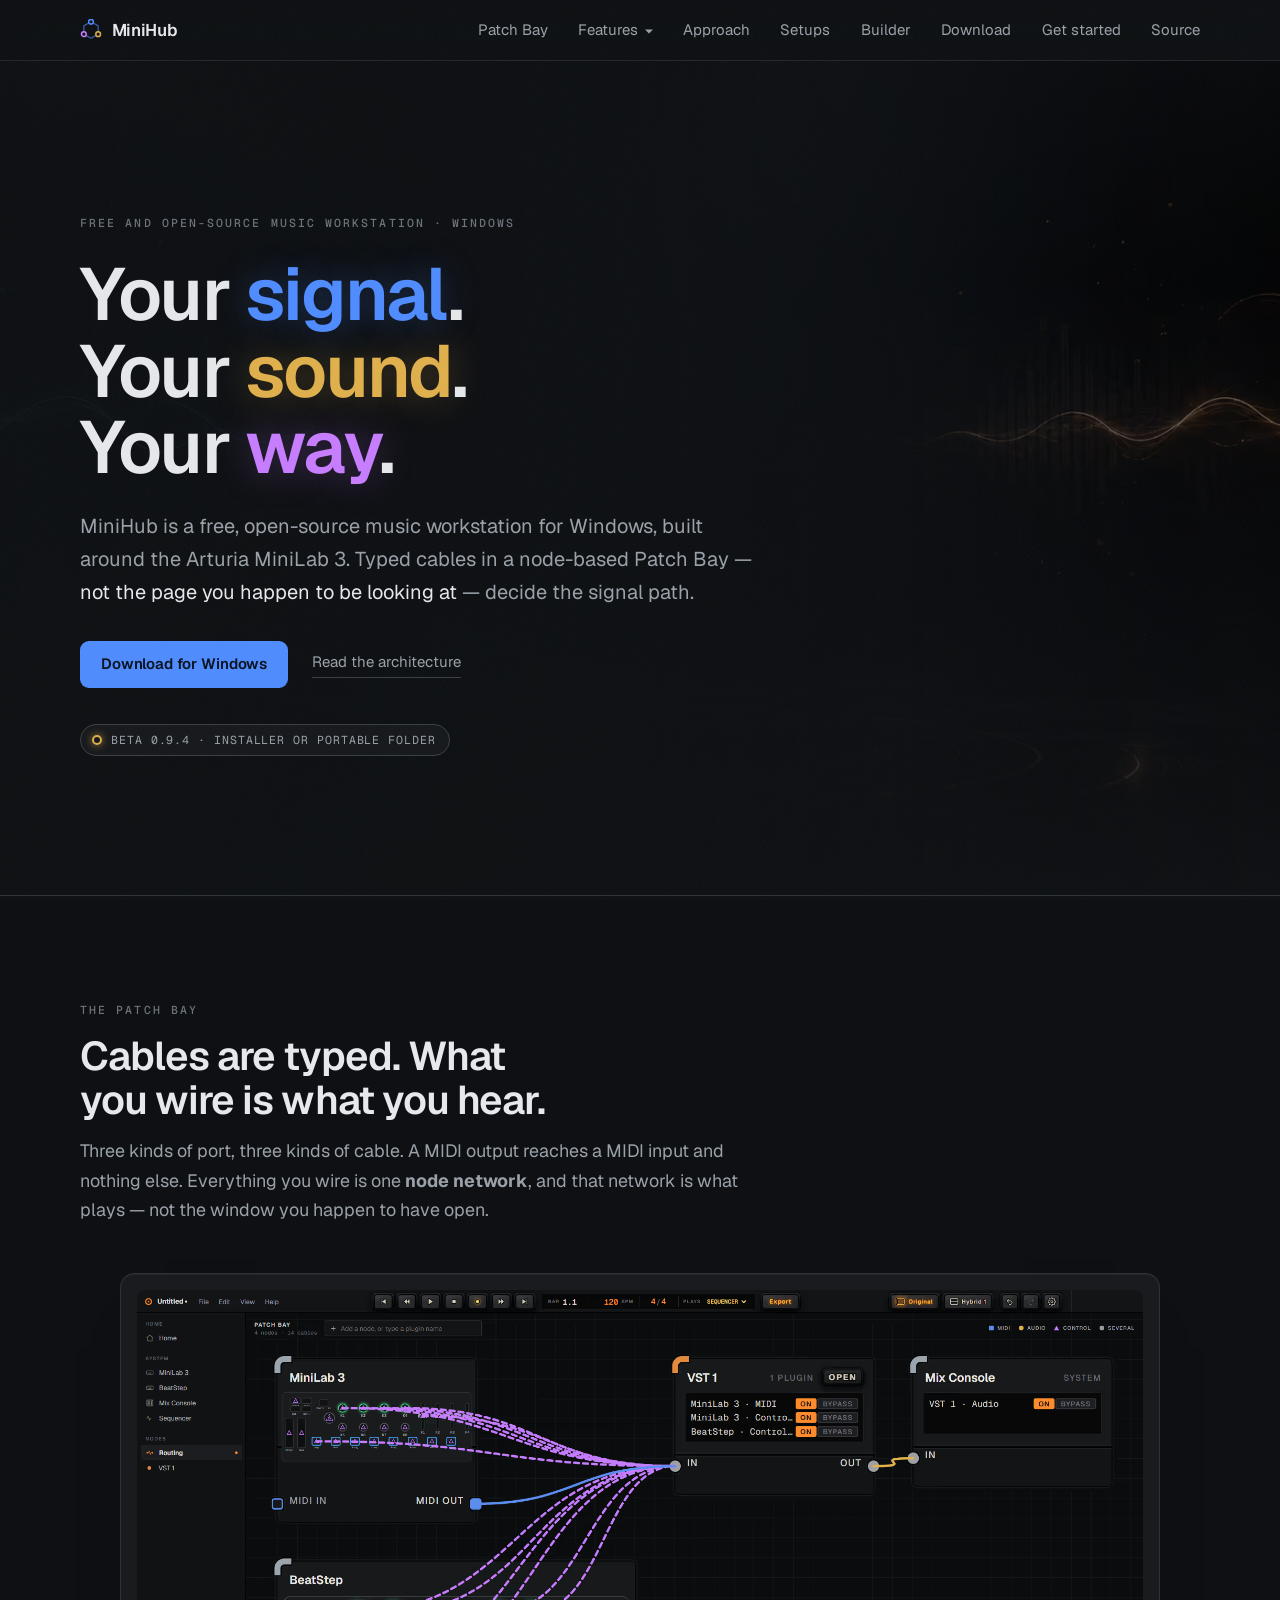
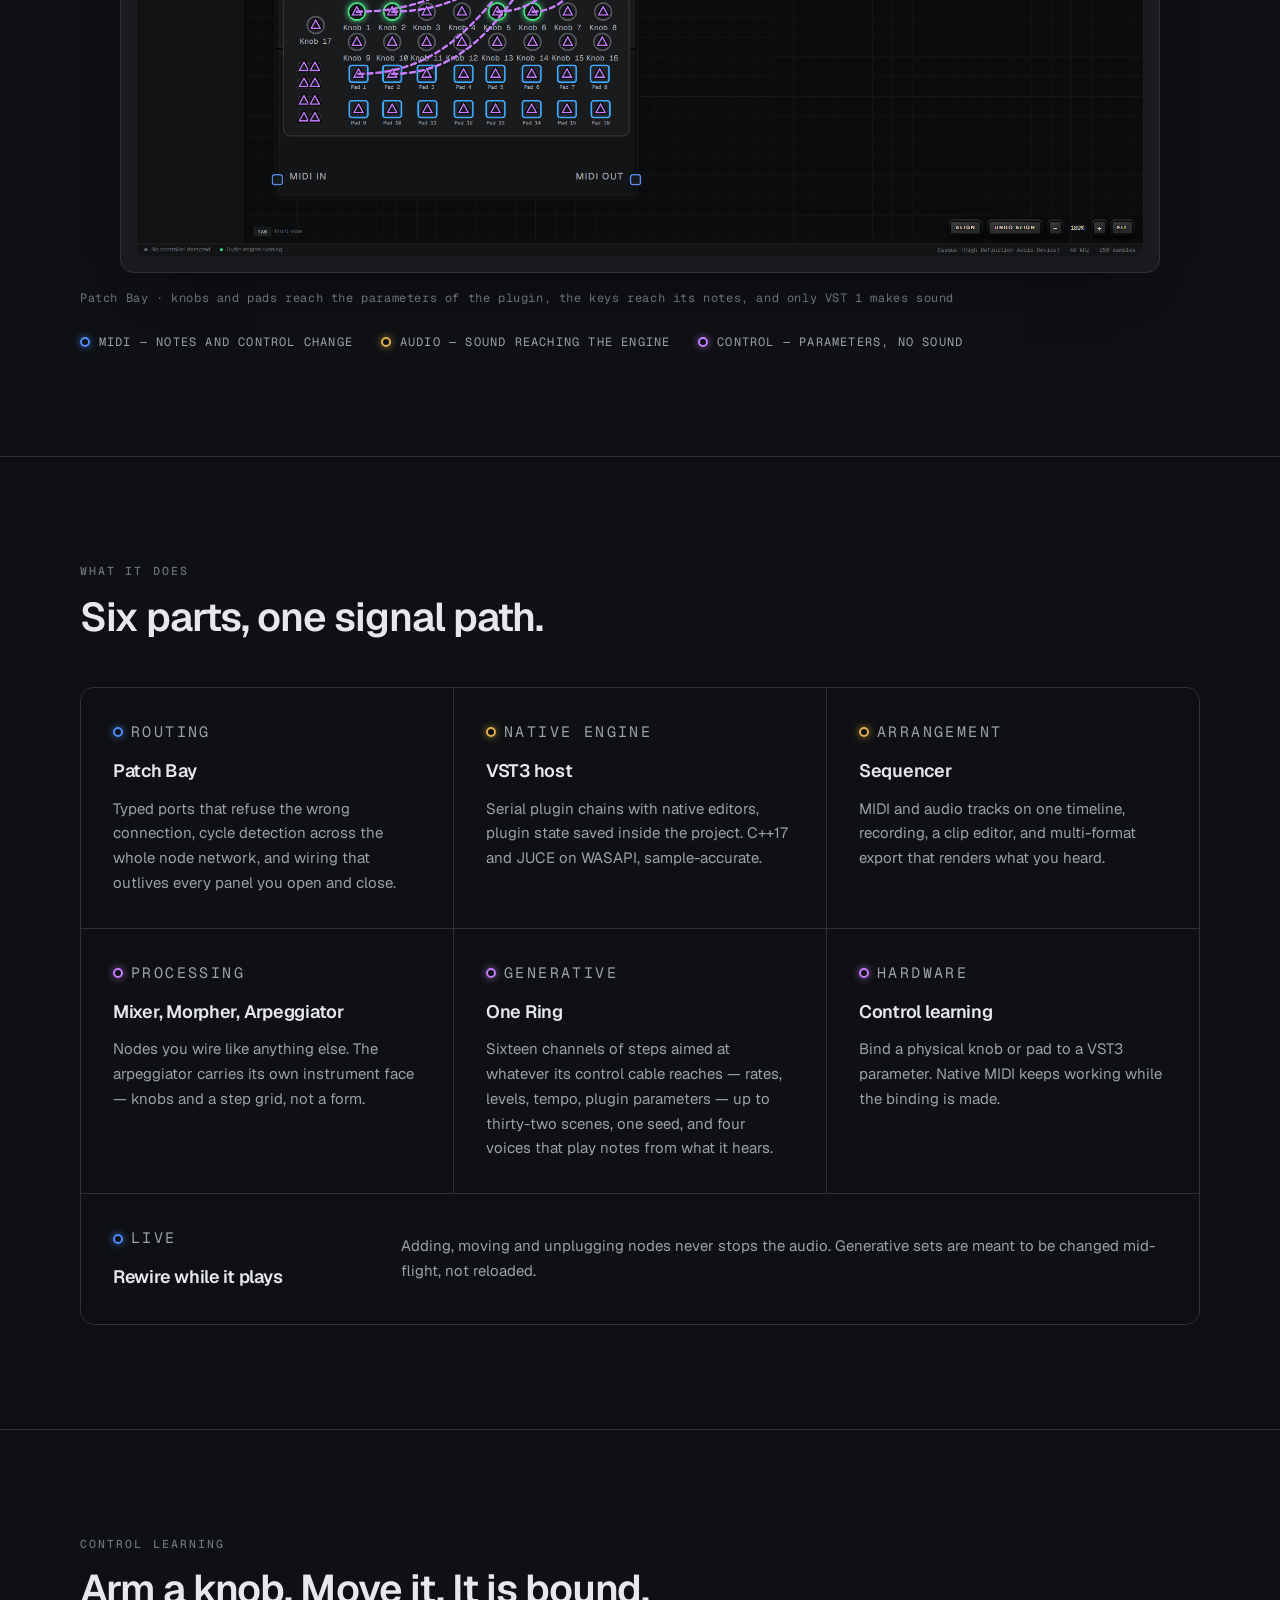
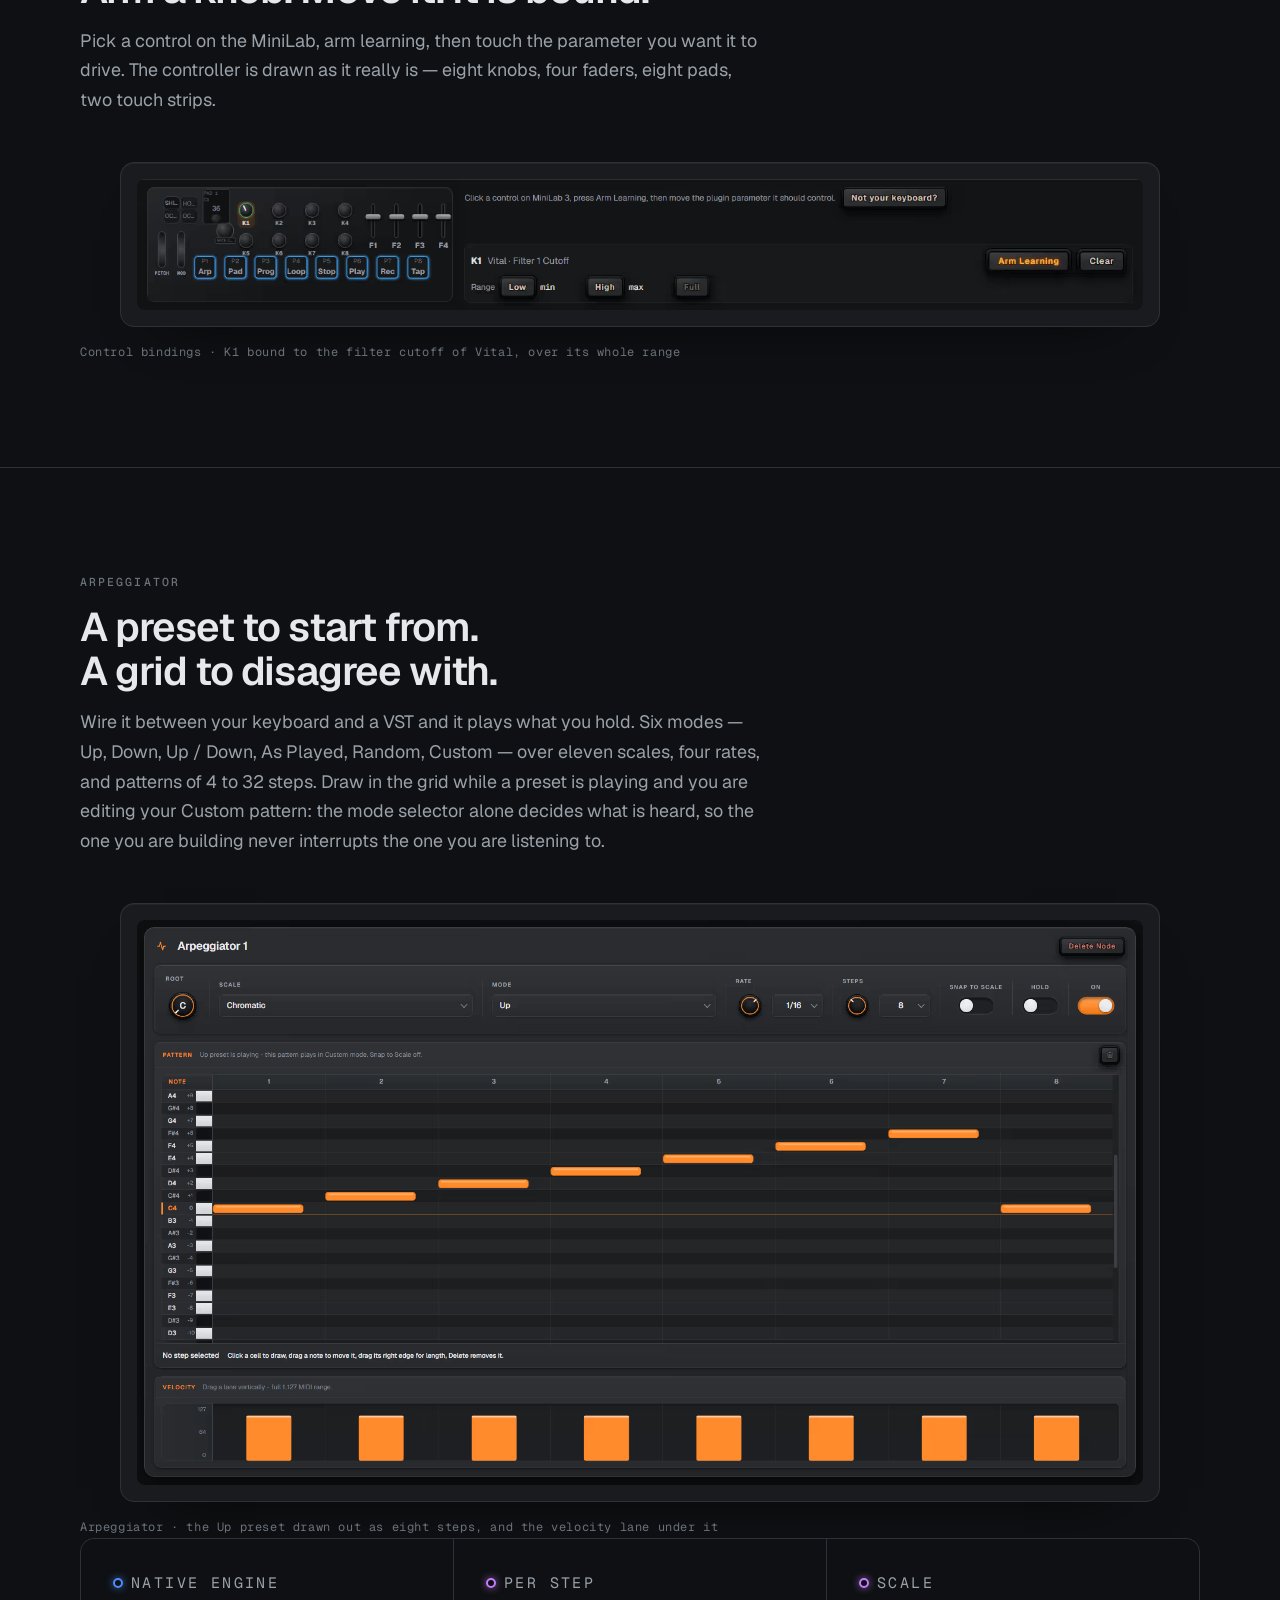
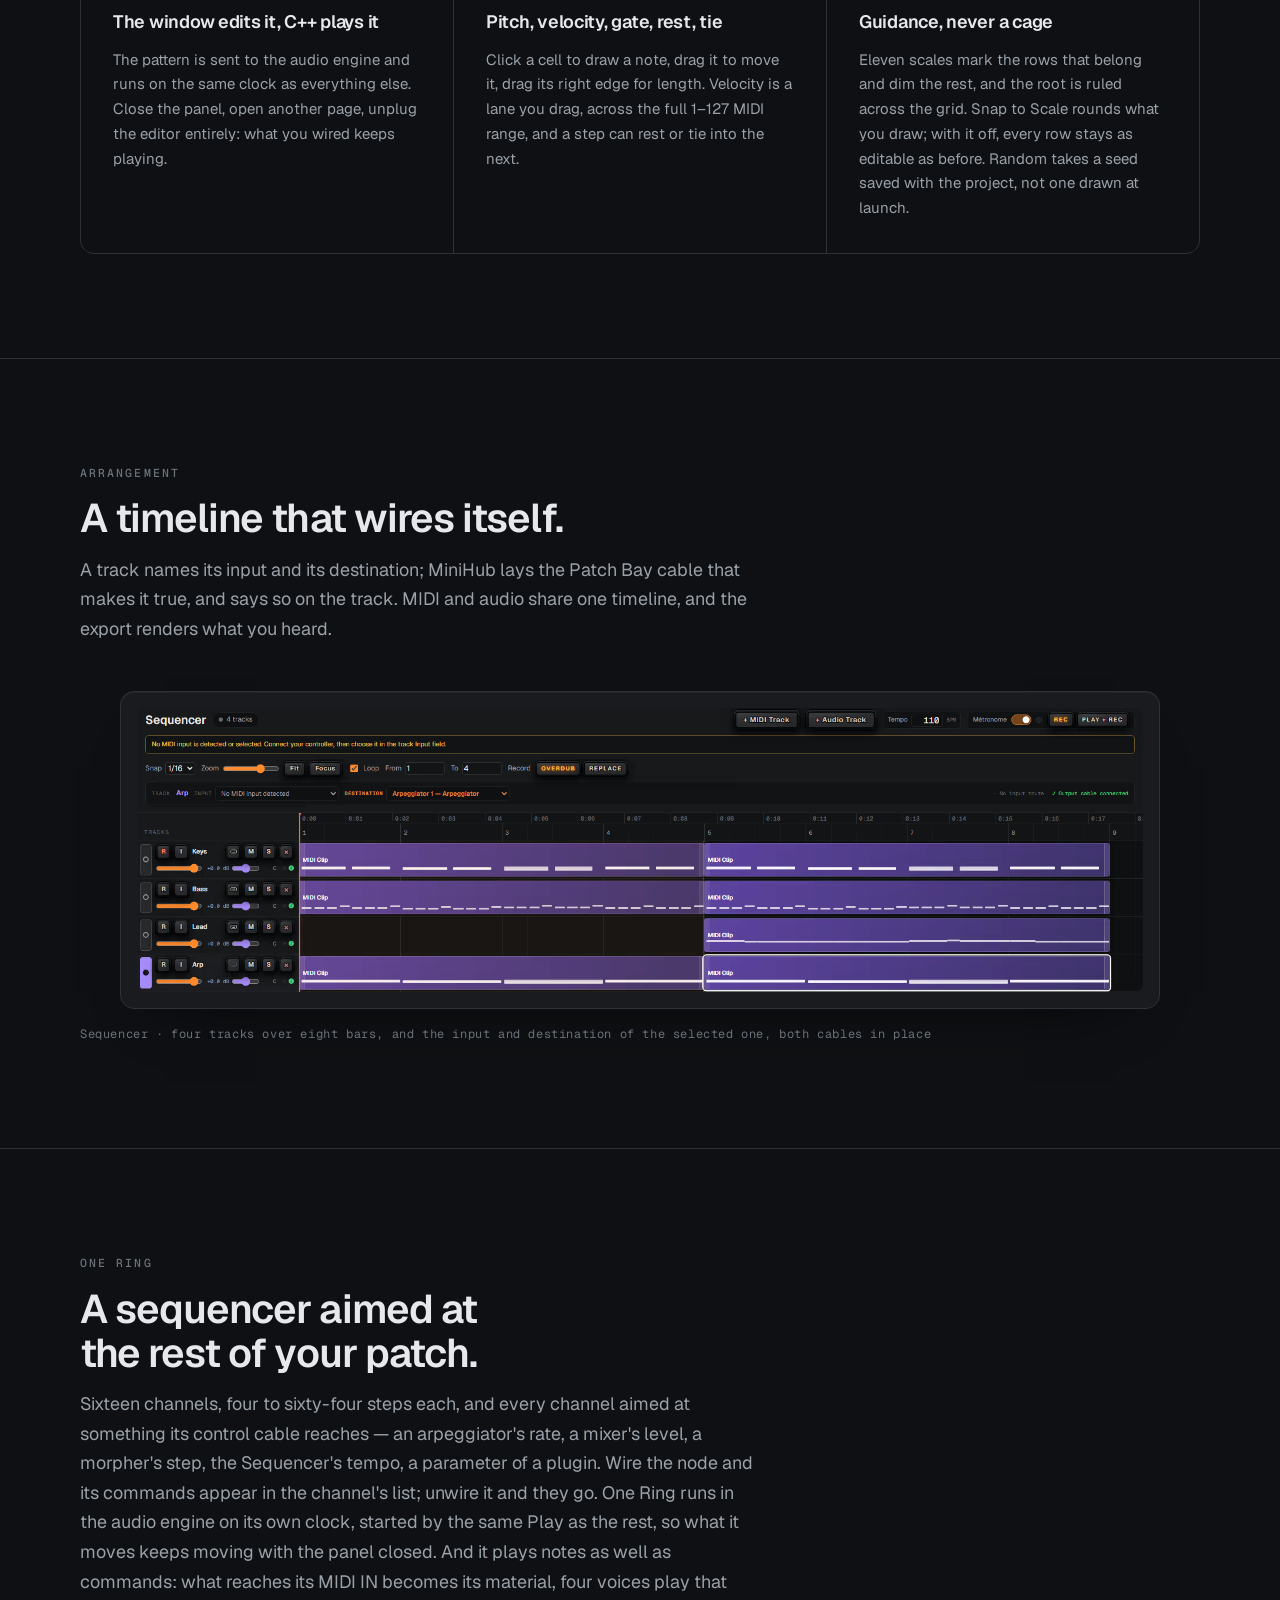
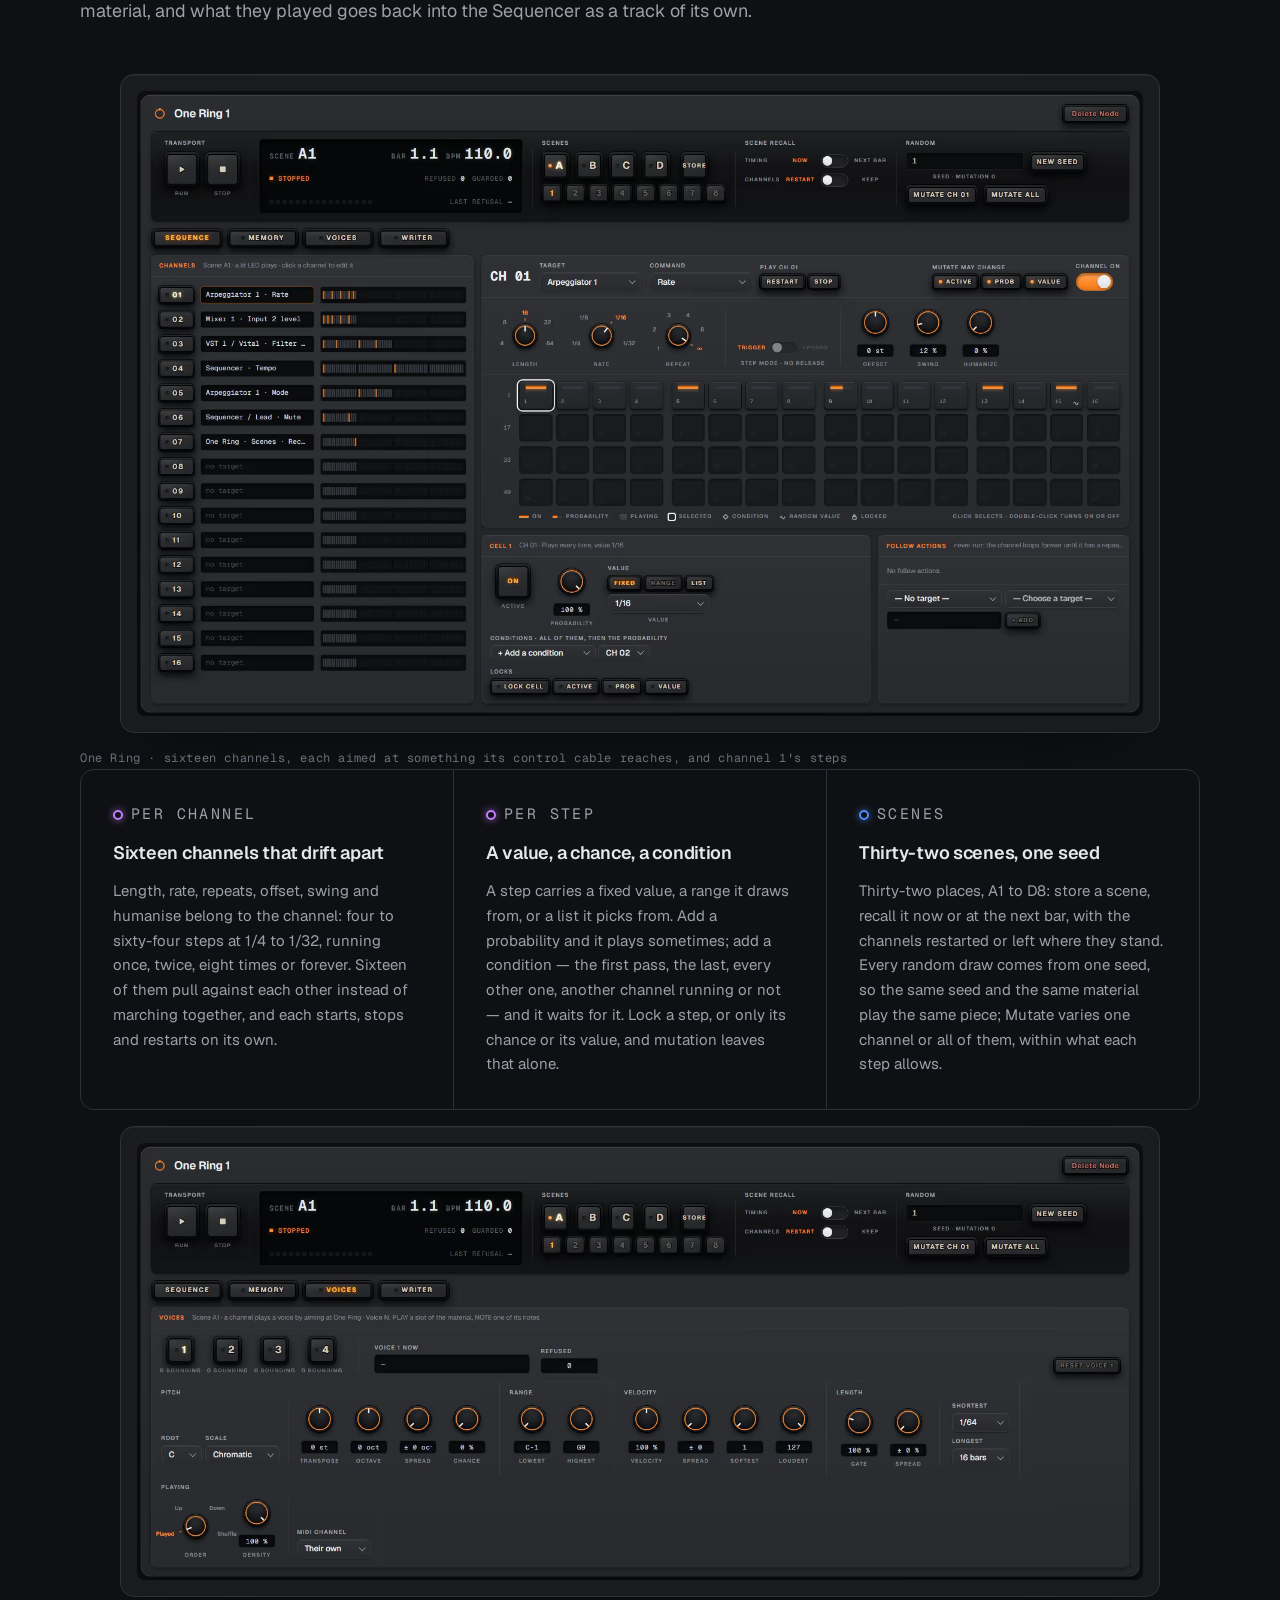
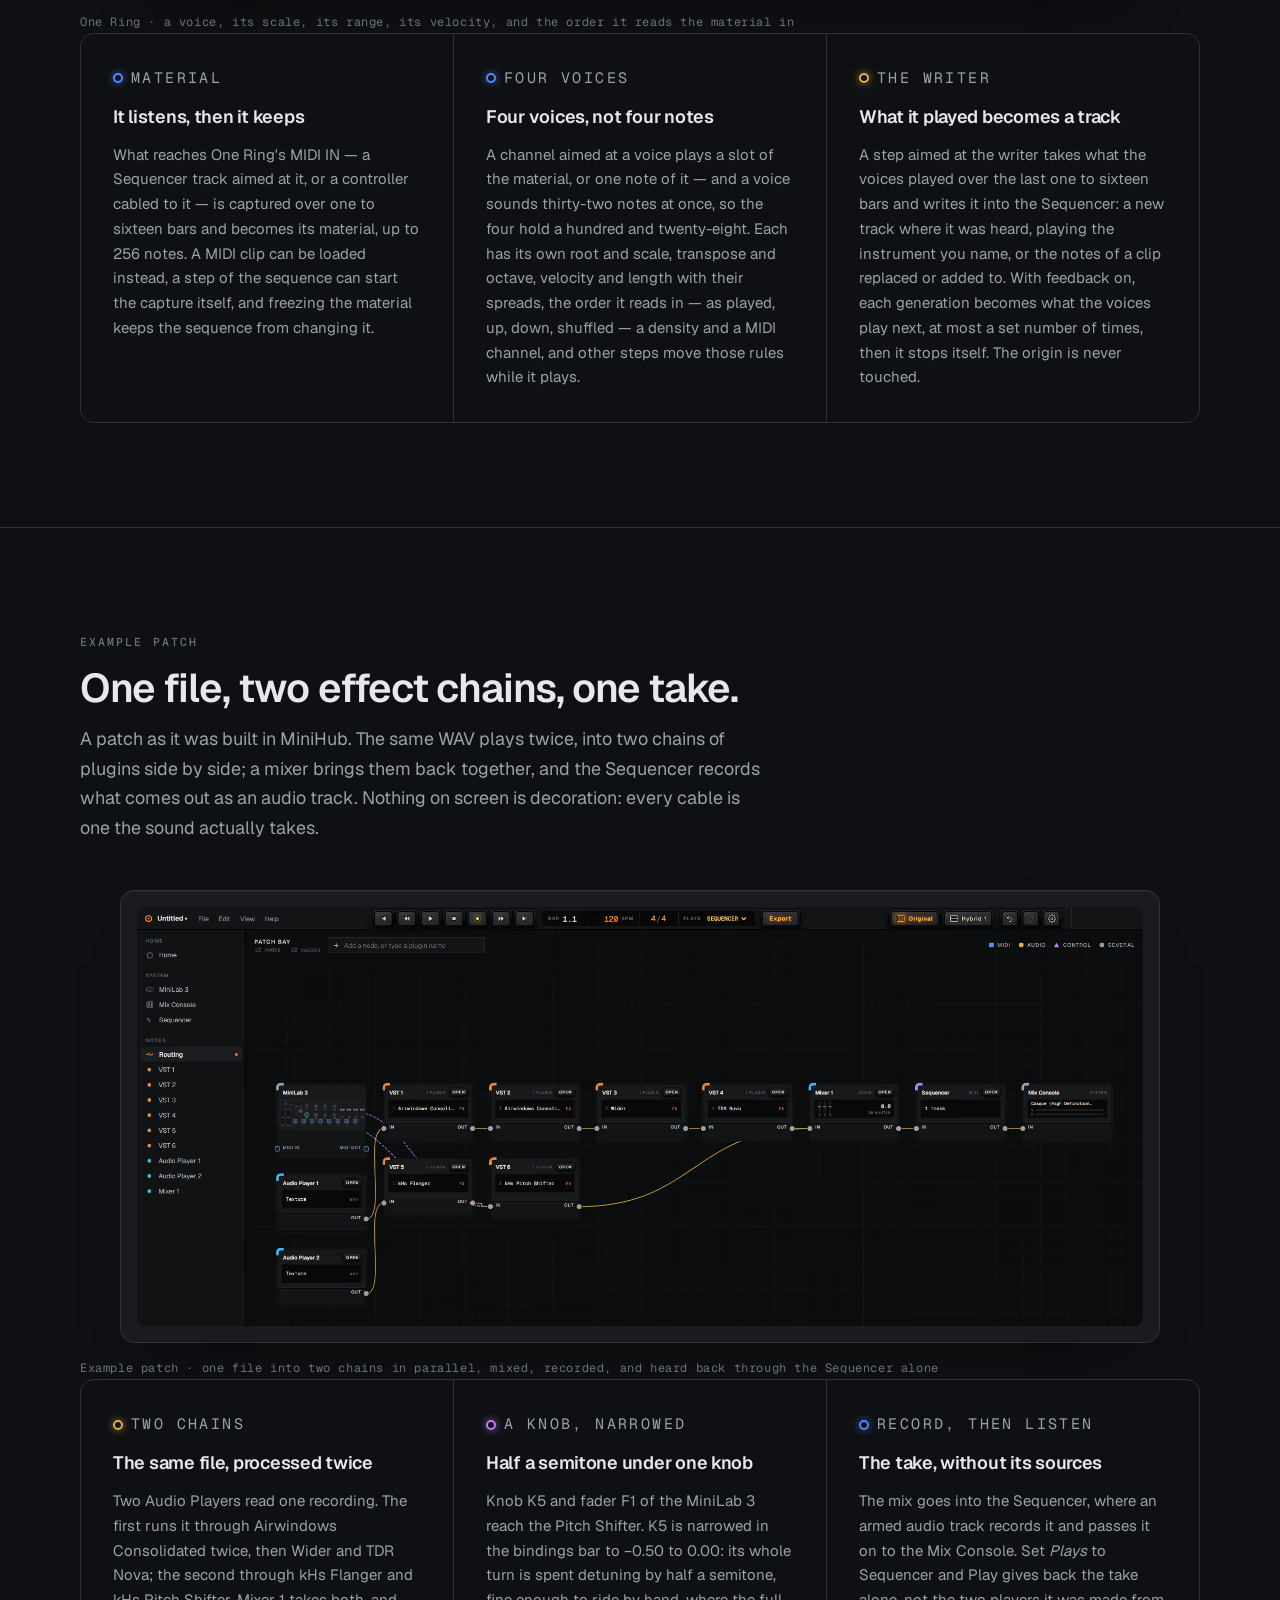
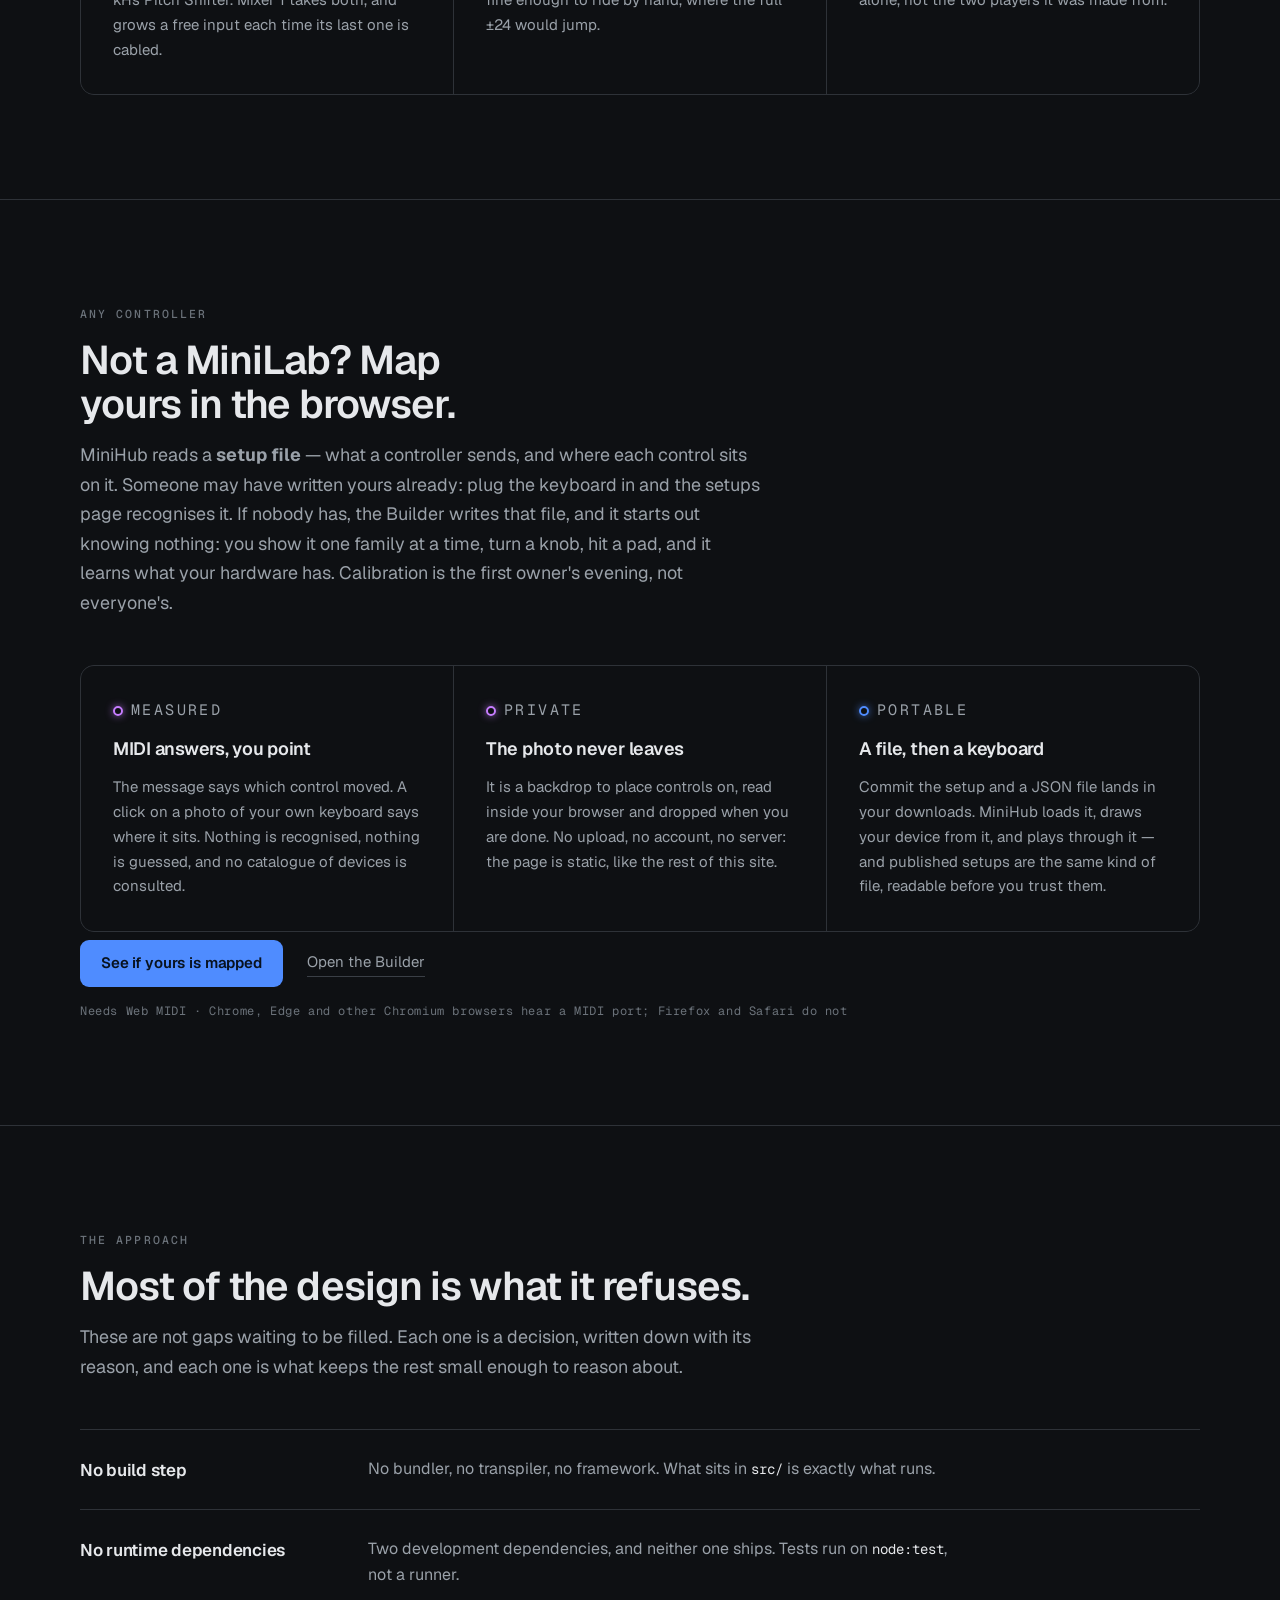
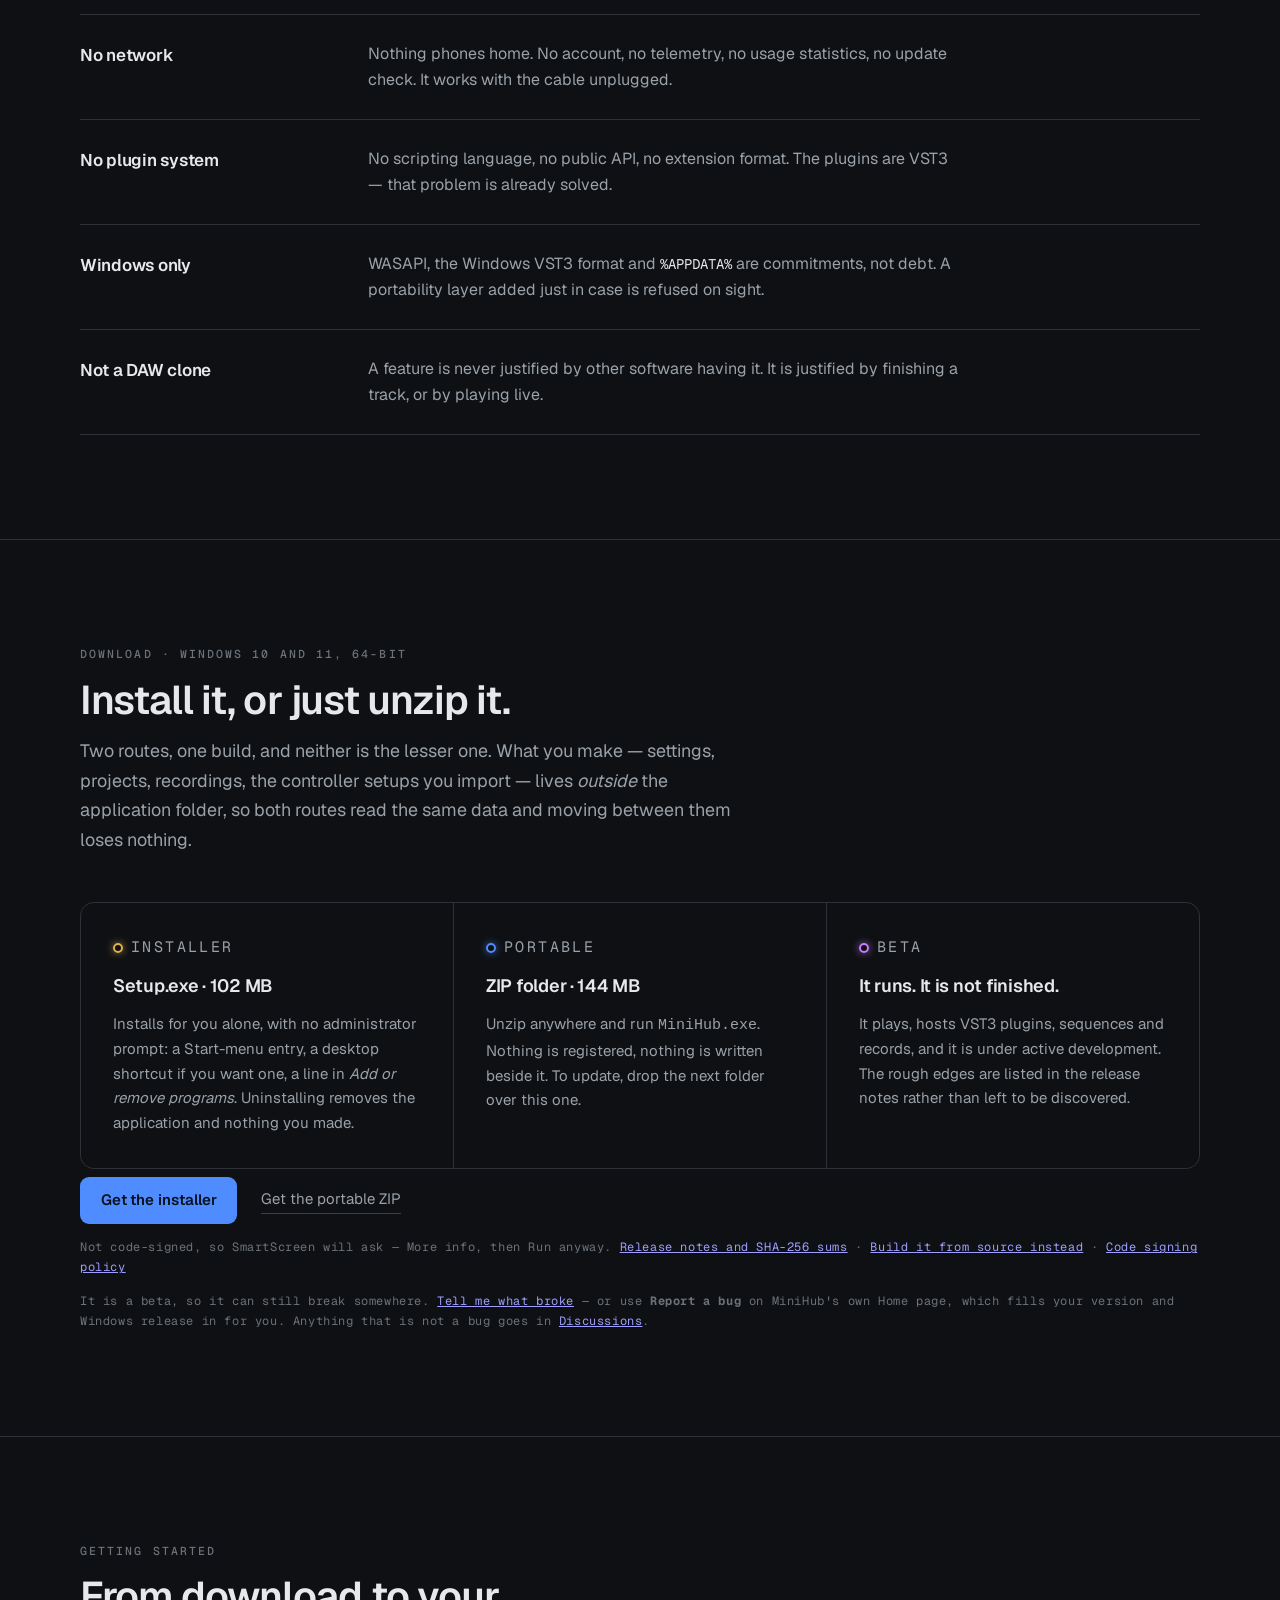
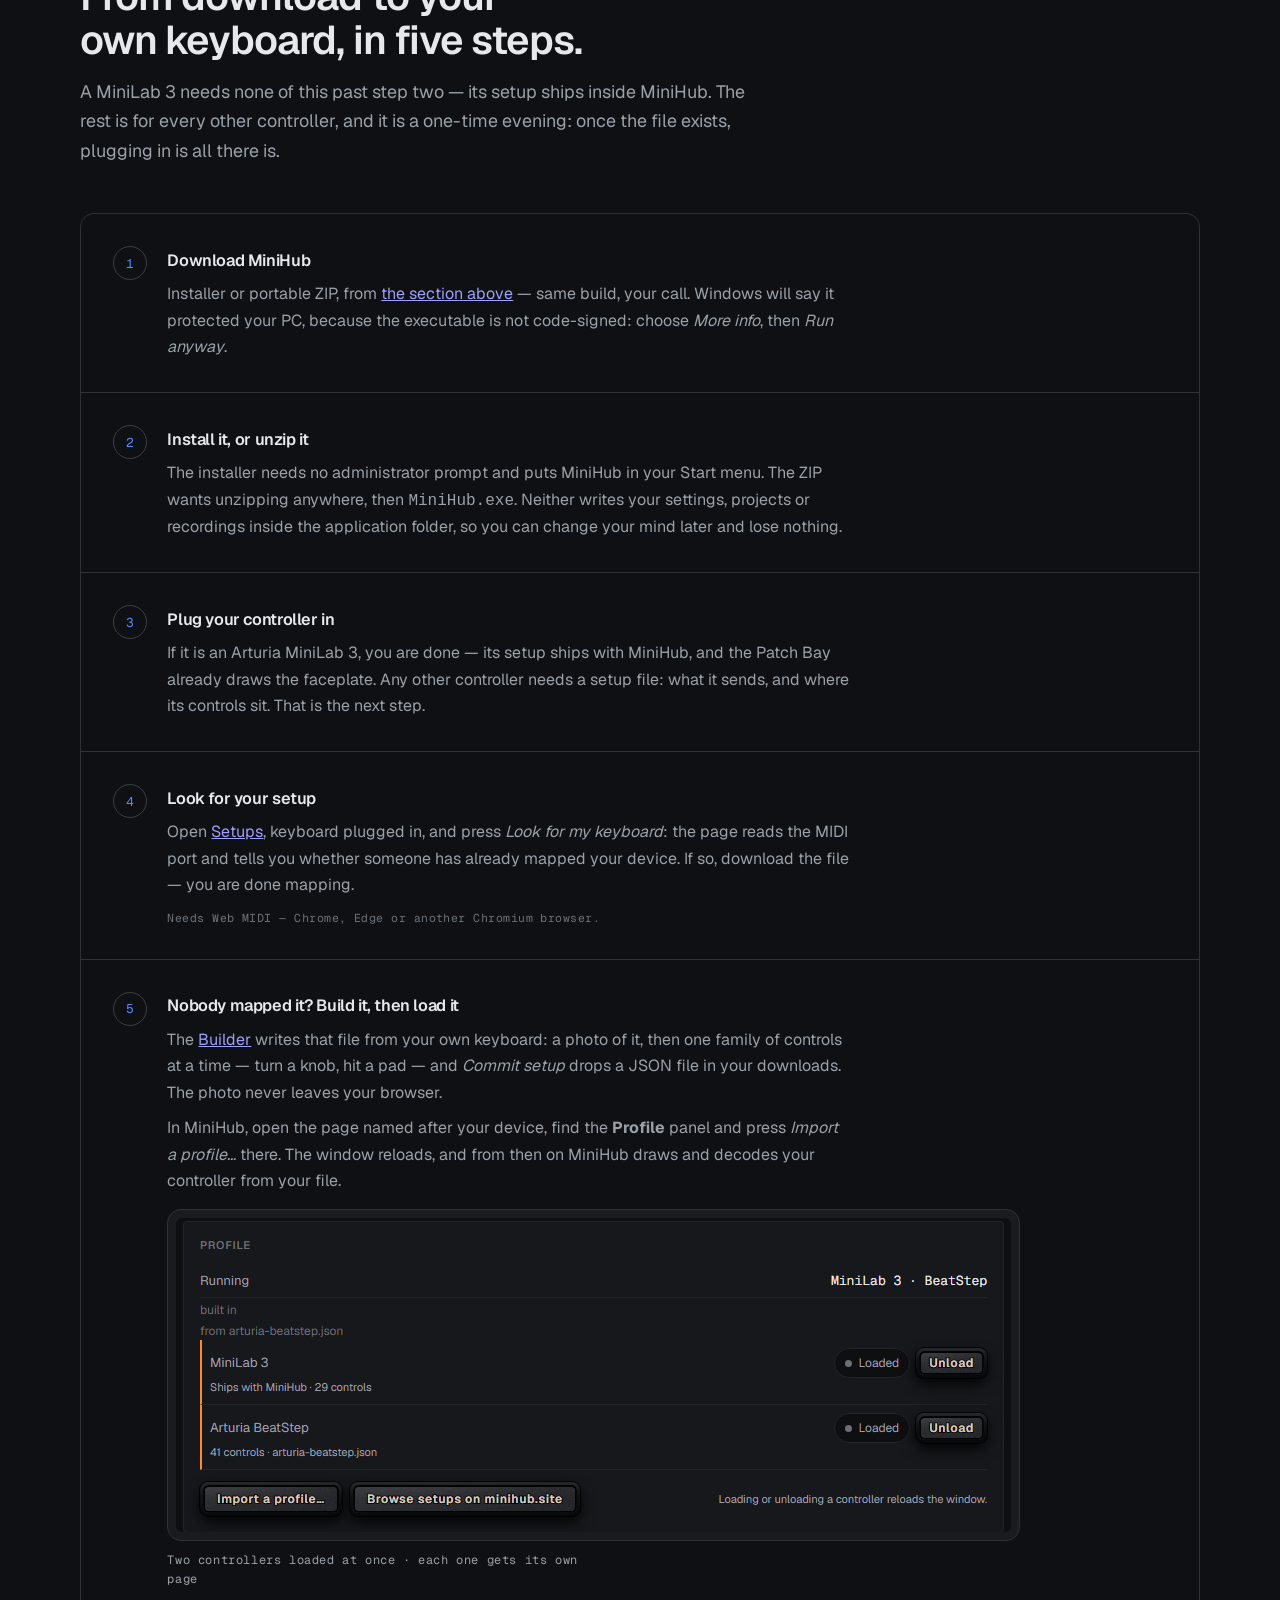
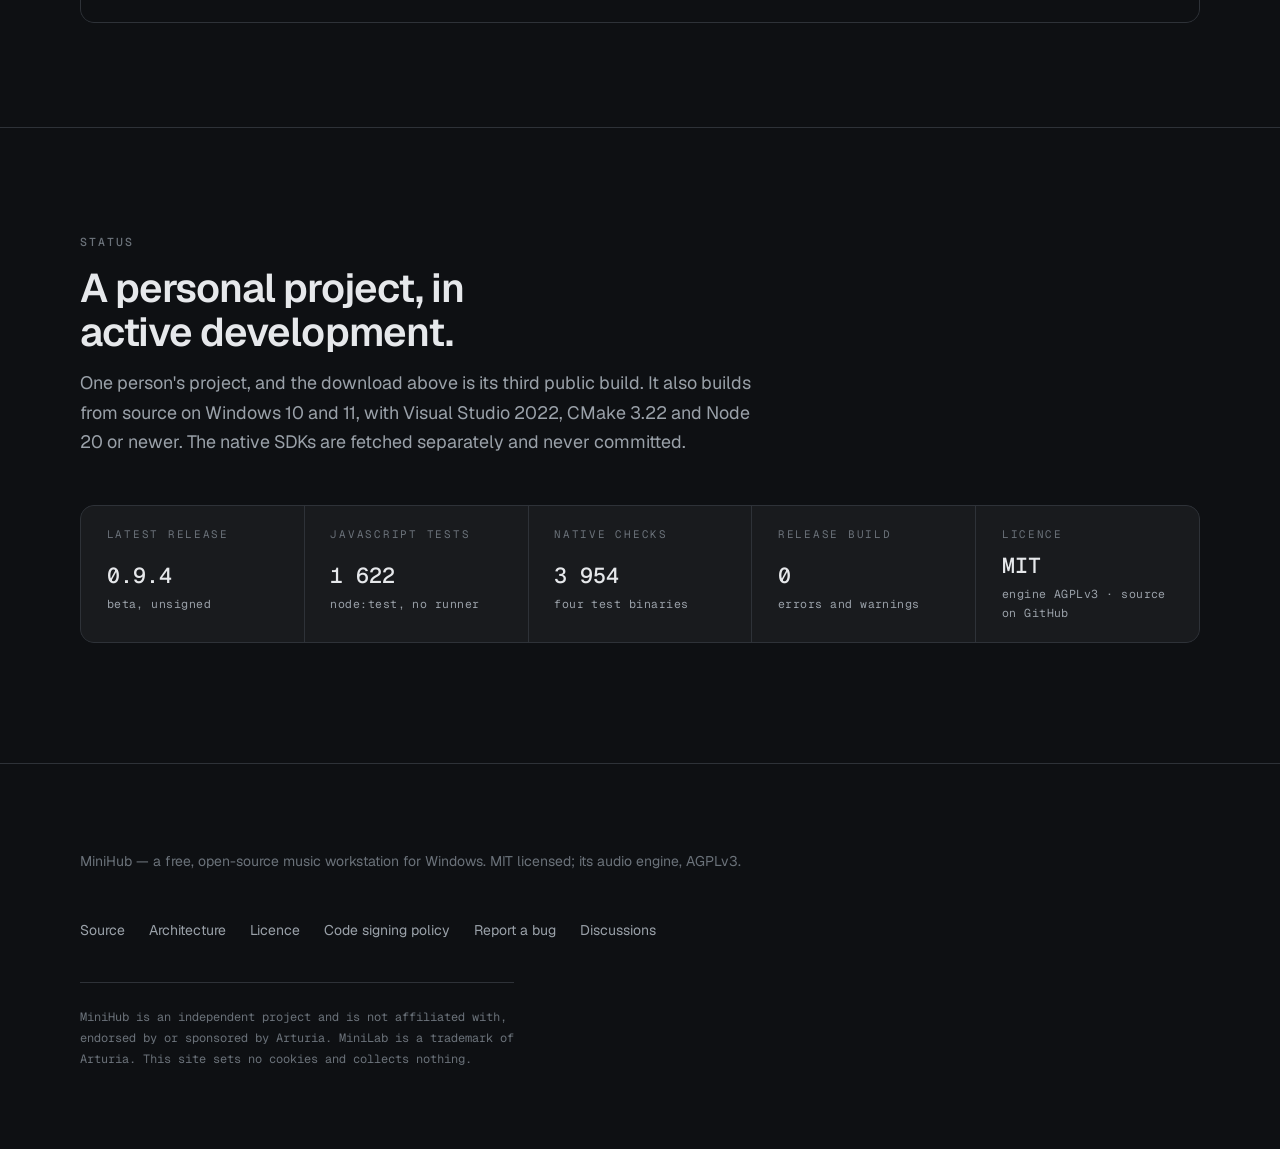
==== commit ce0361cb: "One Ring's sequence shot shows the whole page, evenly framed The page is taller than the window it w" ====
--- a/index.html
+++ b/index.html
@@ -294,7 +294,7 @@
       <figure class="screen">
         <picture>
           <source srcset="img/one-ring.avif" type="image/avif">
-          <img src="img/one-ring.jpg" width="1664" height="990"
+          <img src="img/one-ring.jpg" width="1680" height="1045"
                alt="One Ring's sequence page: a transport reading Scene A1, bar 1.1, 110 BPM and stopped, scene keys A to D over eight numbered slots, and a seed with Mutate beside it. Below, sixteen channels whose first seven name their targets — Arpeggiator 1 Rate, Mixer 1 Input 2 level, the filter of Vital in VST 1, Sequencer Tempo, Arpeggiator 1 Mode, the mute of the Sequencer's Lead track and One Ring's own scene recall — and channel 1's steps, four rows of sixteen with steps 1, 5, 9, 13 and 15 lit, under knobs for length, rate, repeat, offset, swing and humanise.">
         </picture>
       </figure>
